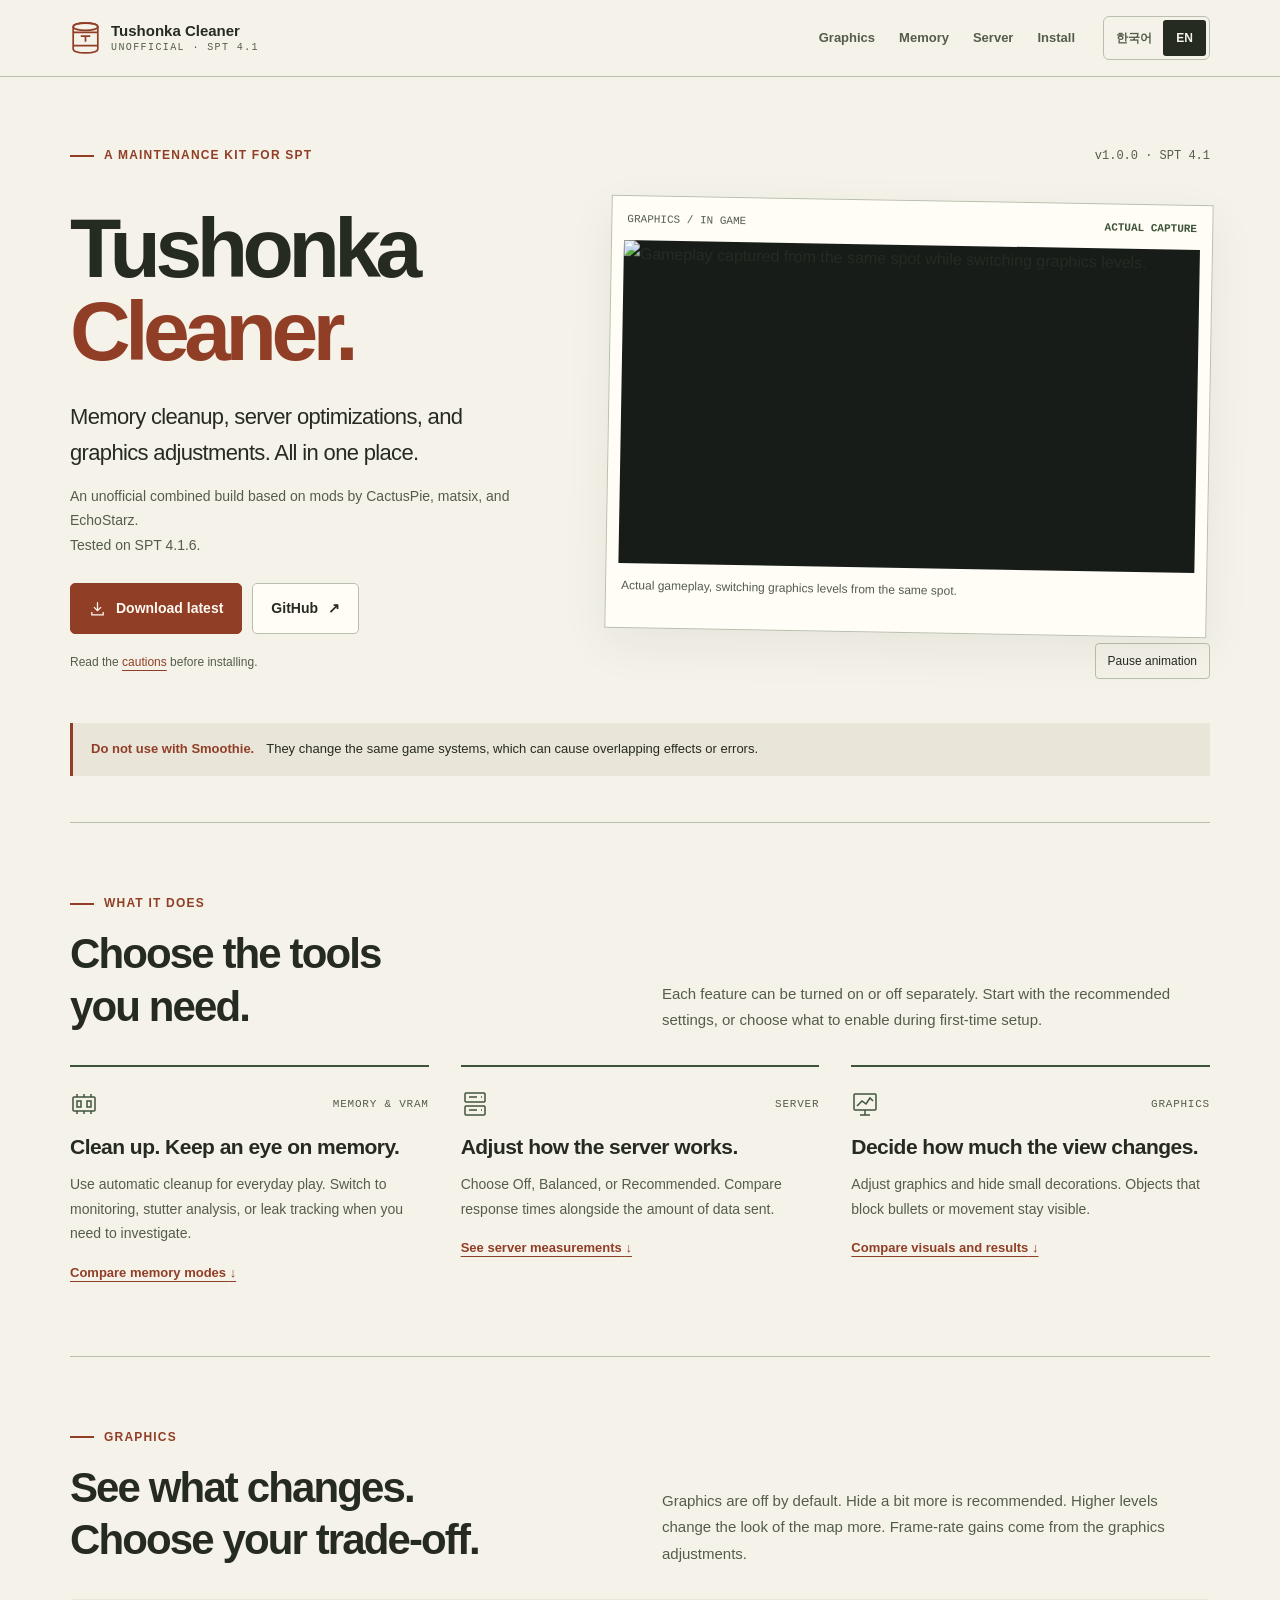
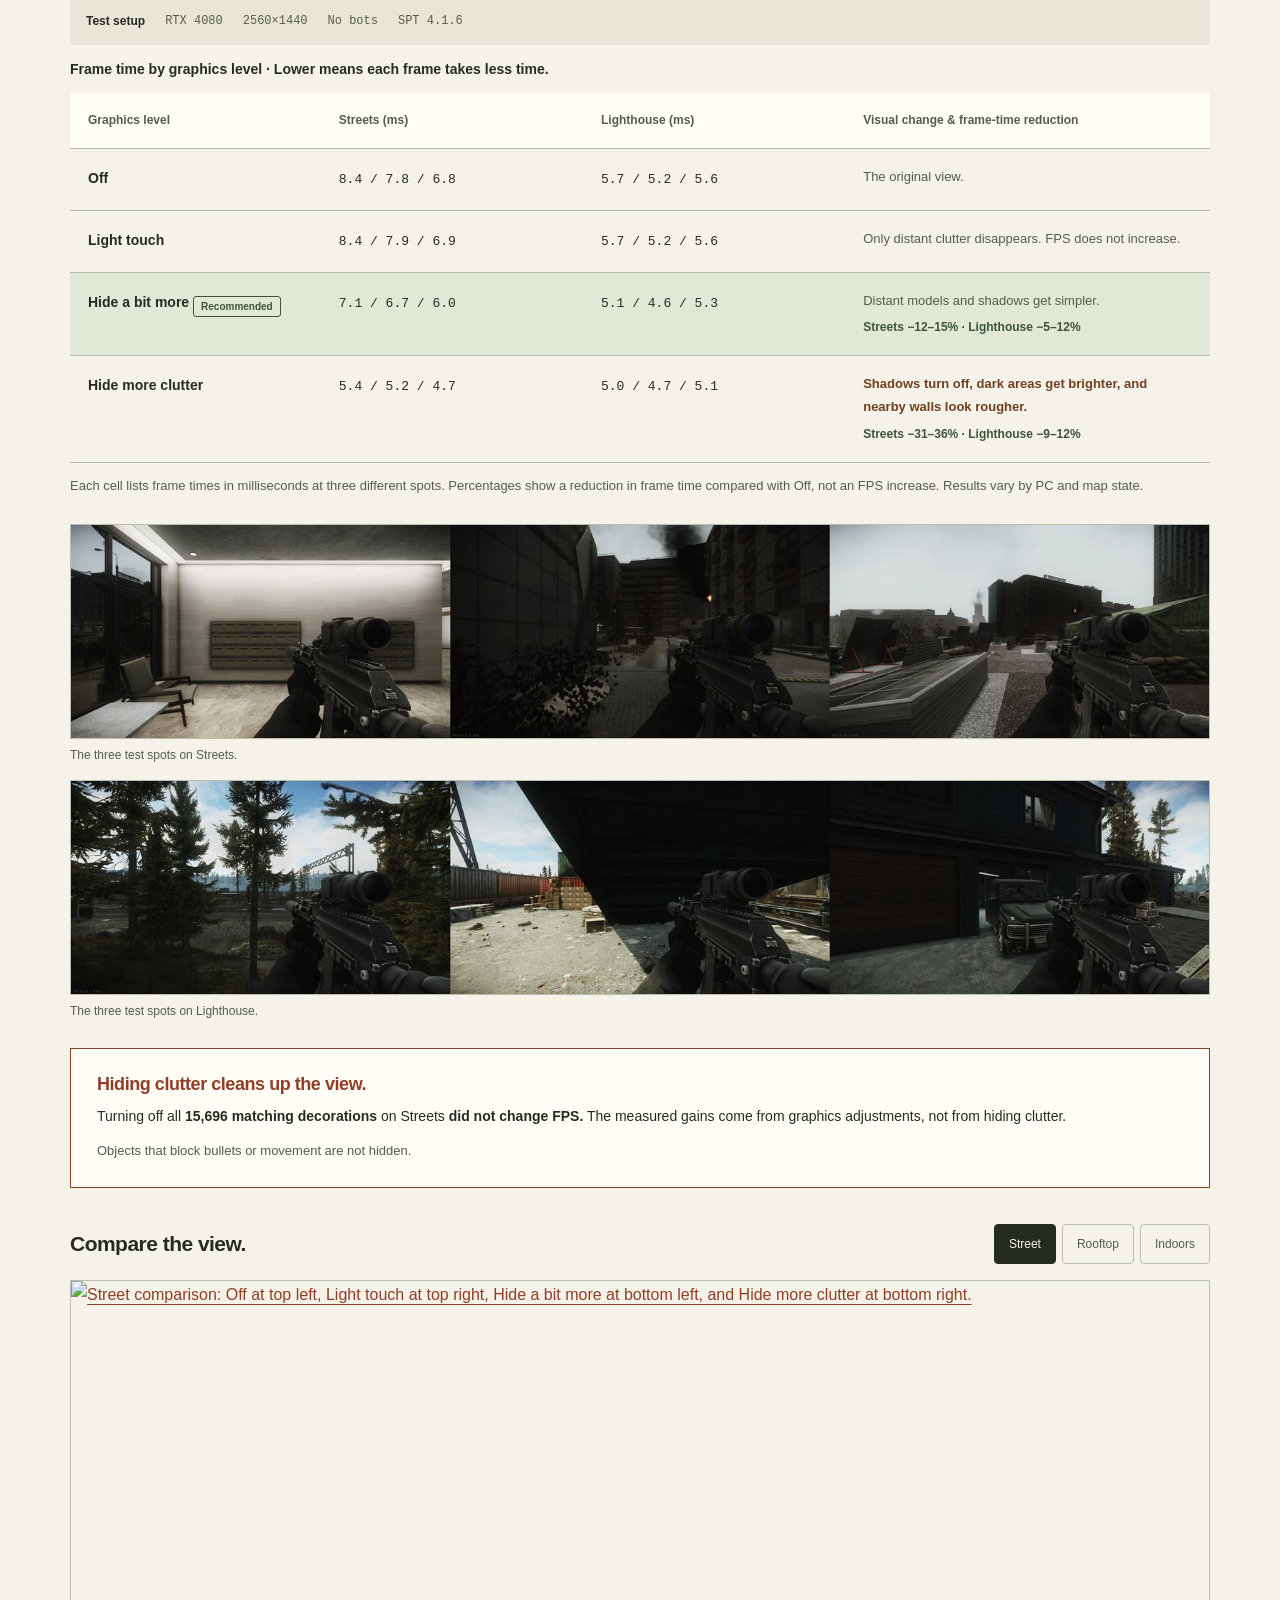
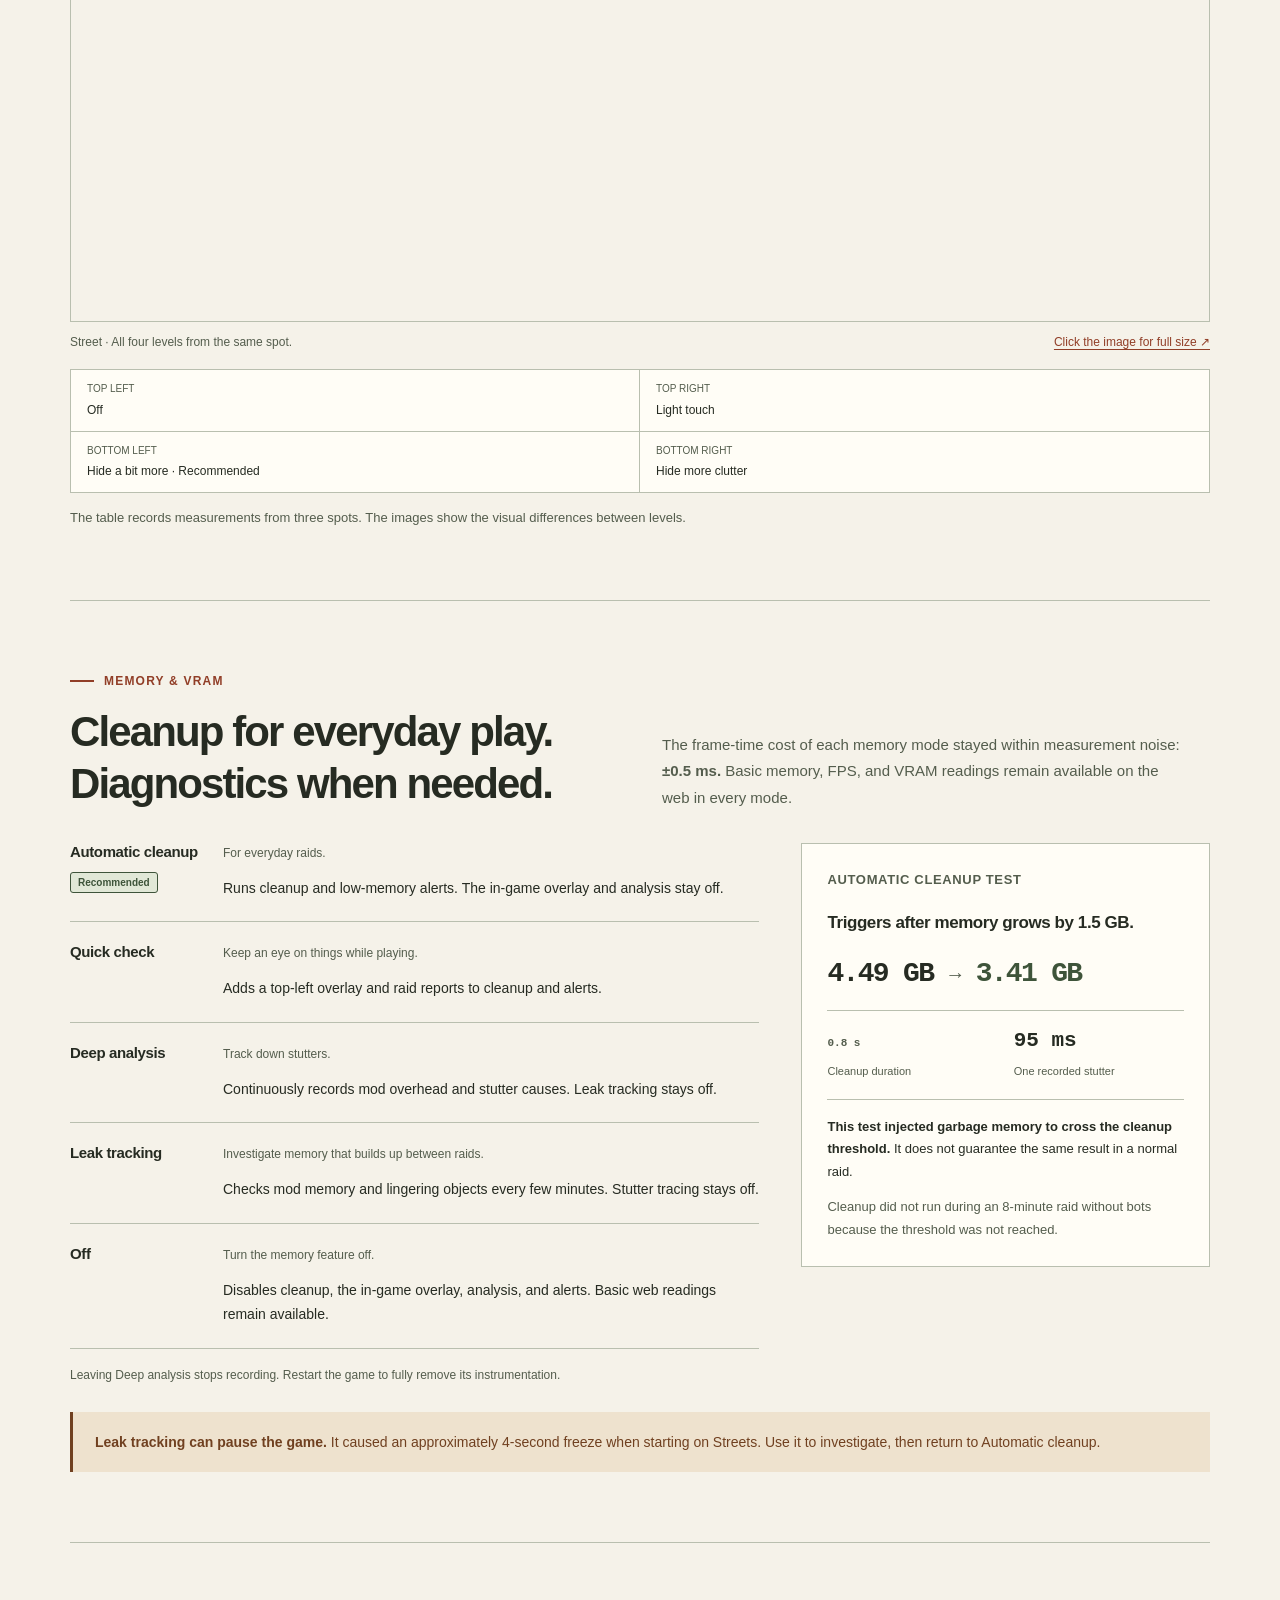
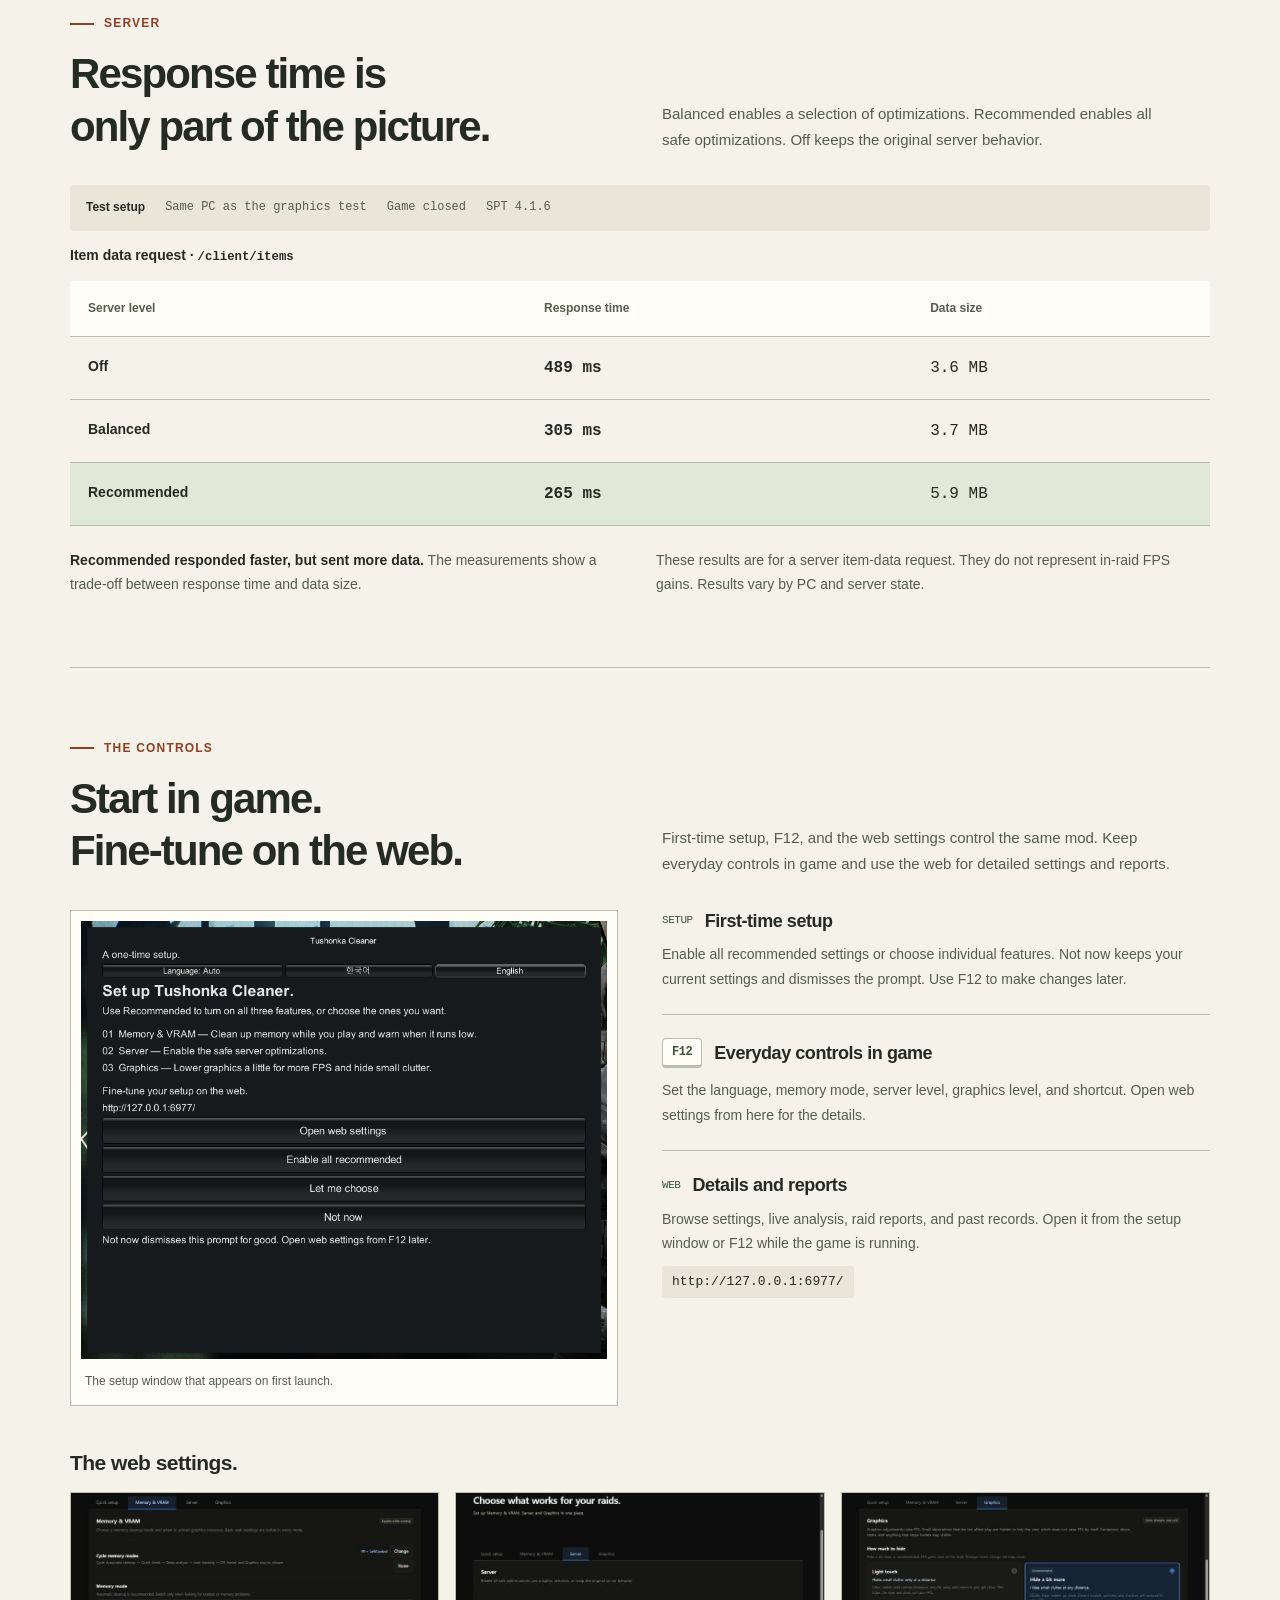
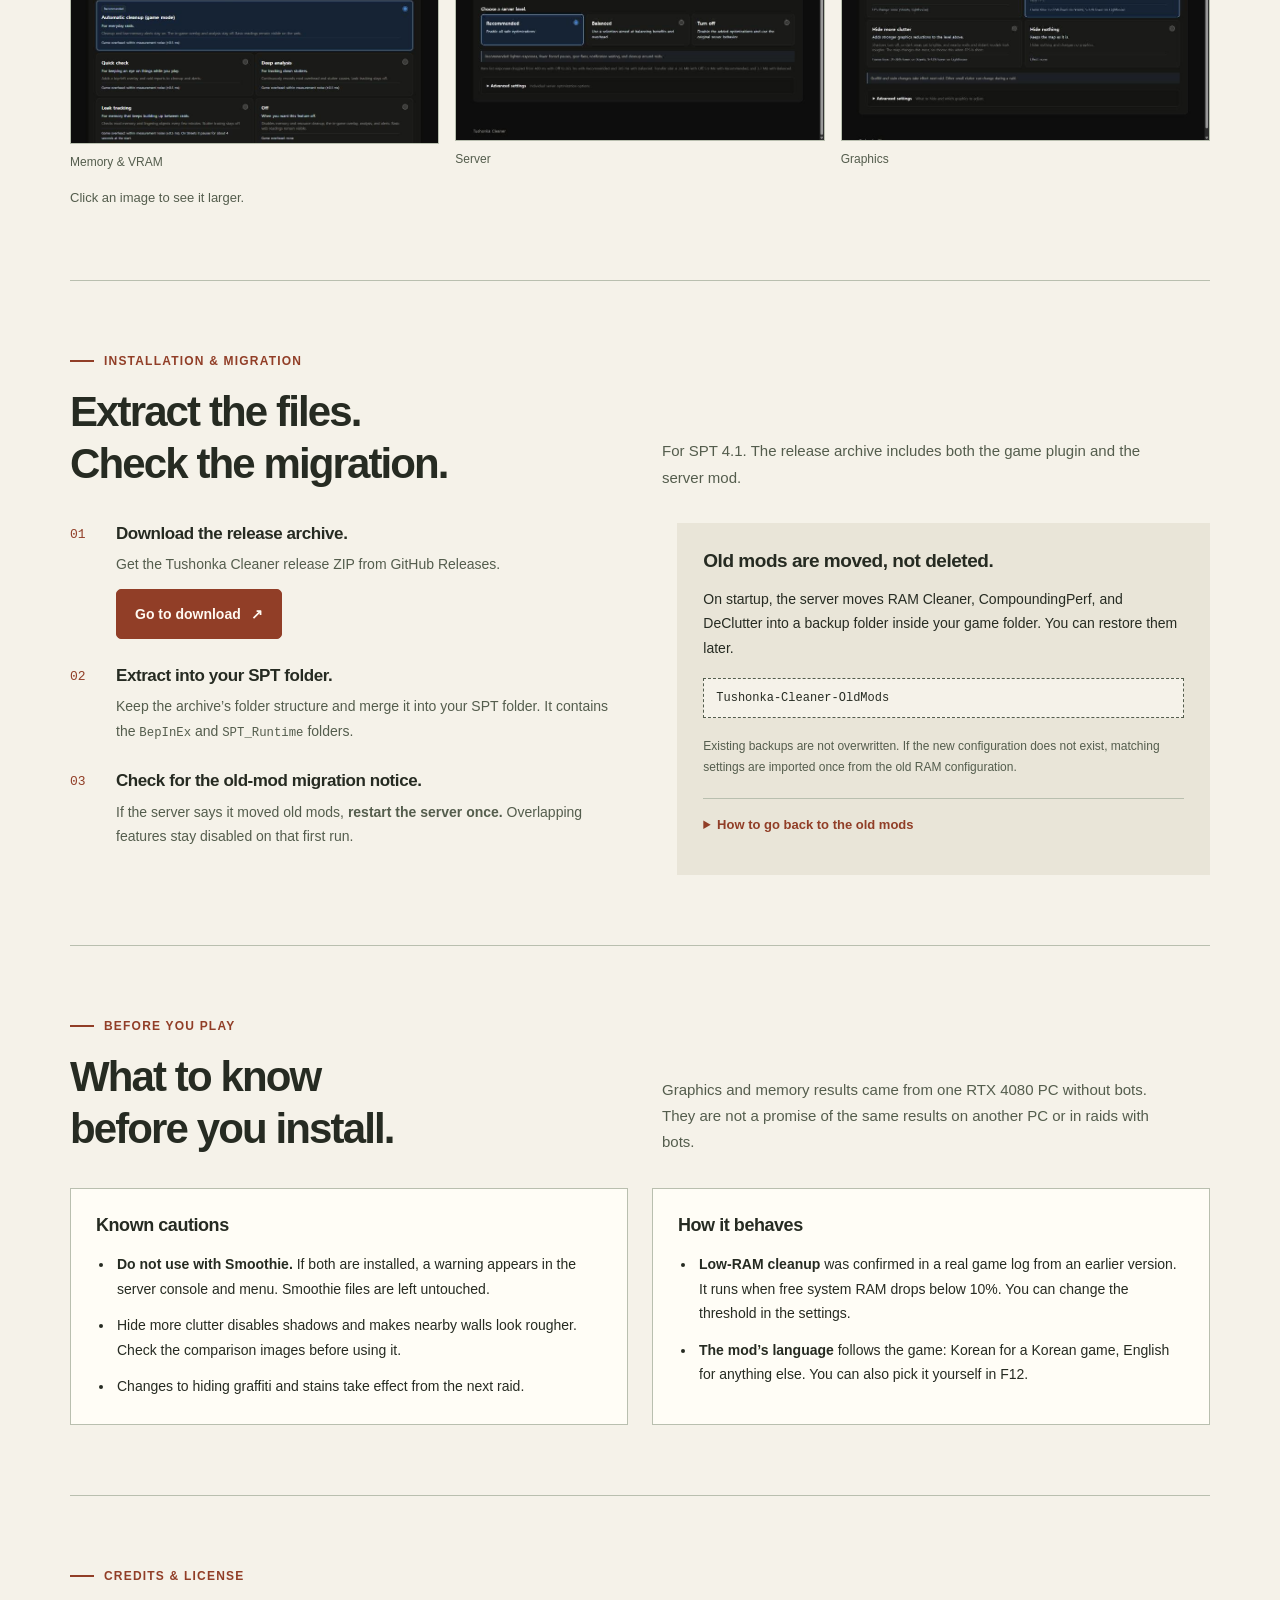
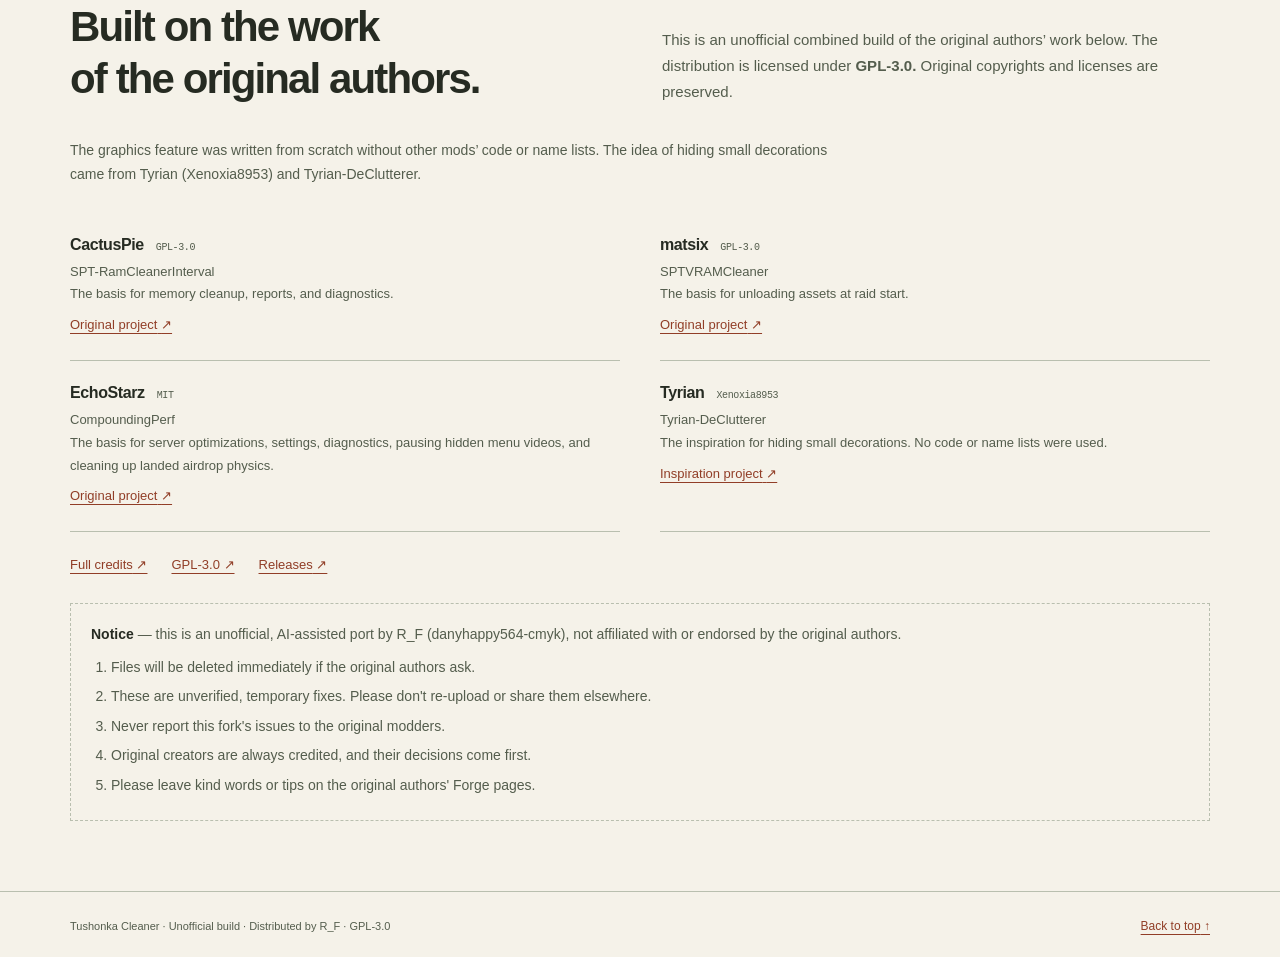
==== site/index.html @ 14f83a2b "홍보 페이지 추가, 출처 표기 정리" ====
<!doctype html>
<html lang="ko" data-lang="ko">
<head>
  <meta charset="utf-8">
  <meta name="viewport" content="width=device-width, initial-scale=1">
  <meta name="color-scheme" content="light dark">
  <title>Tushonka Cleaner — SPT 메모리·서버·그래픽 관리</title>
  <meta name="description" content="SPT 4.1의 메모리 정리·진단, 서버 최적화, 그래픽 조정을 한곳에서 합니다. 측정 결과와 화면 차이, 설치 방법과 주의사항을 확인합니다.">
  <link rel="canonical" href="https://danyhappy564-cmyk.github.io/Tushonka-Cleaner/">
  <meta property="og:type" content="website">
  <meta property="og:site_name" content="Tushonka Cleaner">
  <meta property="og:title" content="Tushonka Cleaner — SPT 메모리·서버·그래픽 관리">
  <meta property="og:description" content="SPT 4.1의 메모리 정리·진단, 서버 최적화, 그래픽 조정을 한곳에서 합니다. 측정 결과와 화면 차이, 설치 방법과 주의사항을 확인합니다.">
  <meta property="og:url" content="https://danyhappy564-cmyk.github.io/Tushonka-Cleaner/">
  <meta property="og:locale" content="ko_KR">
  <meta property="og:locale:alternate" content="en_US">
  <meta property="og:image" content="https://danyhappy564-cmyk.github.io/Tushonka-Cleaner/img/og.jpg">
  <meta property="og:image:width" content="1200">
  <meta property="og:image:height" content="630">
  <meta property="og:image:alt" content="Tushonka Cleaner — Memory, Server, Graphics. SPT 4.1.">
  <meta name="twitter:card" content="summary_large_image">
  <meta name="twitter:title" content="Tushonka Cleaner — SPT 메모리·서버·그래픽 관리">
  <meta name="twitter:description" content="SPT 4.1의 메모리 정리·진단, 서버 최적화, 그래픽 조정을 한곳에서 합니다. 측정 결과와 화면 차이, 설치 방법과 주의사항을 확인합니다.">
  <meta name="twitter:image" content="https://danyhappy564-cmyk.github.io/Tushonka-Cleaner/img/og.jpg">
  <meta name="twitter:image:alt" content="Tushonka Cleaner — Memory, Server, Graphics. SPT 4.1.">
  <script src="app.js"></script>
  <link rel="stylesheet" href="style.css">
</head>
<body>
<a class="skip-link" href="#main"><span class="ko">본문으로 이동합니다</span><span class="en" lang="en">Skip to content</span></a>

<header class="site-header">
  <div class="wrap header-inner">
    <a class="brand" href="#top" aria-label="Tushonka Cleaner">
      <svg class="brand-mark" viewBox="0 0 32 38" fill="none" stroke="currentColor" aria-hidden="true"><path d="M3 7c0-5 26-5 26 0v24c0 5-26 5-26 0V7Z" stroke-width="1.8"/><ellipse cx="16" cy="7" rx="13" ry="4" stroke-width="1.8"/><path d="M3 13h26M3 27h26M11 17h10M16 17v6" stroke-width="1.8"/></svg>
      <span>Tushonka Cleaner<small>UNOFFICIAL · SPT 4.1</small></span>
    </a>
    <nav class="main-nav" aria-label="주요 메뉴" data-label-ko="주요 메뉴" data-label-en="Main navigation">
      <a href="#graphics"><span class="ko">그래픽</span><span class="en" lang="en">Graphics</span></a>
      <a href="#memory"><span class="ko">메모리</span><span class="en" lang="en">Memory</span></a>
      <a href="#server"><span class="ko">서버</span><span class="en" lang="en">Server</span></a>
      <a href="#install"><span class="ko">설치</span><span class="en" lang="en">Install</span></a>
    </nav>
    <div class="language-switch" role="group" aria-label="페이지 언어" data-label-ko="페이지 언어" data-label-en="Page language">
      <button type="button" data-language="ko" lang="ko" aria-pressed="true" aria-label="한국어로 보기">한국어</button>
      <button type="button" data-language="en" lang="en" aria-pressed="false" aria-label="Read in English">EN</button>
    </div>
  </div>
</header>

<main id="main">
  <section class="hero wrap" id="top" aria-labelledby="hero-title">
    <div class="hero-topline">
      <p class="eyebrow"><span class="ko">SPT 관리 도구</span><span class="en" lang="en">A maintenance kit for SPT</span></p>
      <span class="version">v1.0.0 · SPT 4.1</span>
    </div>
    <div class="hero-grid">
      <div>
        <h1 id="hero-title">Tushonka <span>Cleaner.</span></h1>
        <p class="hero-lead"><span class="ko">메모리 정리·진단, 서버 최적화, 그래픽 조정을 한곳에서 합니다.</span><span class="en" lang="en">Memory cleanup, server optimizations, and graphics adjustments. All in one place.</span></p>
        <p class="hero-context"><span class="ko">CactusPie, matsix, EchoStarz의 모드를 바탕으로 한 비공식 통합본입니다.<br>SPT 4.1.6에서 시험했습니다.</span><span class="en" lang="en">An unofficial combined build based on mods by CactusPie, matsix, and EchoStarz.<br>Tested on SPT 4.1.6.</span></p>
        <div class="actions">
          <a class="button primary" href="https://github.com/danyhappy564-cmyk/Tushonka-Cleaner/releases/latest">
            <svg viewBox="0 0 24 24" fill="none" stroke="currentColor" stroke-width="1.8" aria-hidden="true"><path d="M12 3v12m-5-5 5 5 5-5M4 17v4h16v-4"/></svg>
            <span class="ko">최신 버전 받기</span><span class="en" lang="en">Download latest</span>
          </a>
          <a class="button" href="https://github.com/danyhappy564-cmyk/Tushonka-Cleaner">GitHub <span aria-hidden="true">↗</span></a>
        </div>
        <p class="hero-footnote"><span class="ko">설치 전 <a href="#cautions">주의사항</a>을 확인해 주십시오.</span><span class="en" lang="en">Read the <a href="#cautions">cautions</a> before installing.</span></p>
      </div>
      <div class="hero-media">
        <figure class="media-sheet">
          <div class="sheet-heading"><span>GRAPHICS / IN GAME</span><span class="signal"><span class="ko">실제 화면</span><span class="en" lang="en">ACTUAL CAPTURE</span></span></div>
          <img id="graphics-animation" src="img/graphics-poster.jpg" data-poster="img/graphics-poster.jpg" data-animation="img/graphics-levels.gif" width="720" height="405" fetchpriority="high" alt="같은 위치에서 그래픽 단계를 바꾸며 비교한 게임 화면입니다." data-alt-ko="같은 위치에서 그래픽 단계를 바꾸며 비교한 게임 화면입니다." data-alt-en="Gameplay captured from the same spot while switching graphics levels.">
          <figcaption id="motion-note"><span class="ko">같은 자리에서 그래픽 단계를 바꾼 실제 화면입니다.</span><span class="en" lang="en">Actual gameplay, switching graphics levels from the same spot.</span></figcaption>
        </figure>
        <div class="media-controls"><button class="text-button" id="motion-toggle" type="button" aria-controls="graphics-animation" aria-pressed="false" hidden>GIF 재생</button></div>
      </div>
    </div>
    <aside class="compat-strip">
      <strong><span class="ko">Smoothie와 함께 쓰지 마십시오.</span><span class="en" lang="en">Do not use with Smoothie.</span></strong>
      <span class="ko">같은 게임 기능을 건드려 효과가 겹치거나 오류가 날 수 있습니다.</span><span class="en" lang="en">They change the same game systems, which can cause overlapping effects or errors.</span>
    </aside>
  </section>

  <section class="section wrap" id="features" aria-labelledby="features-title">
    <div class="section-heading">
      <div><p class="eyebrow"><span class="ko">하는 일</span><span class="en" lang="en">What it does</span></p><h2 id="features-title"><span class="ko">필요한 기능을<br>골라 사용합니다.</span><span class="en" lang="en">Choose the tools<br>you need.</span></h2></div>
      <p class="section-intro"><span class="ko">세 기능은 따로 켜고 끌 수 있습니다. 첫 실행에서는 권장 설정을 함께 켜거나, 사용할 기능만 직접 고릅니다.</span><span class="en" lang="en">Each feature can be turned on or off separately. Start with the recommended settings, or choose what to enable during first-time setup.</span></p>
    </div>
    <div class="feature-grid">
      <article class="feature">
        <div class="feature-top"><svg class="feature-icon" viewBox="0 0 28 28" fill="none" stroke="currentColor" stroke-width="1.5" aria-hidden="true"><rect x="3" y="7" width="22" height="14" rx="1"/><path d="M7 11h4v6H7zm10 0h4v6h-4zM7 4v3m7-3v3m7-3v3M7 21v3m7-3v3m7-3v3"/></svg><span class="feature-tag">MEMORY &amp; VRAM</span></div>
        <h3><span class="ko">메모리를 정리하고 살펴봅니다.</span><span class="en" lang="en">Clean up. Keep an eye on memory.</span></h3>
        <p><span class="ko">평소에는 자동 정리를 사용하고, 문제가 있을 때는 상태 확인·끊김 분석·누수 추적으로 바꿉니다.</span><span class="en" lang="en">Use automatic cleanup for everyday play. Switch to monitoring, stutter analysis, or leak tracking when you need to investigate.</span></p>
        <a href="#memory"><span class="ko">메모리 모드 비교</span><span class="en" lang="en">Compare memory modes</span> <span aria-hidden="true">↓</span></a>
      </article>
      <article class="feature">
        <div class="feature-top"><svg class="feature-icon" viewBox="0 0 28 28" fill="none" stroke="currentColor" stroke-width="1.5" aria-hidden="true"><rect x="4" y="3" width="20" height="9" rx="1"/><rect x="4" y="16" width="20" height="9" rx="1"/><path d="M8 7h8m-8 13h8m4-13h1m-1 13h1"/></svg><span class="feature-tag">SERVER</span></div>
        <h3><span class="ko">서버의 응답 처리를 조정합니다.</span><span class="en" lang="en">Adjust how the server works.</span></h3>
        <p><span class="ko">원래 동작, 균형, 권장 중에서 고릅니다. 응답 시간과 전송 크기를 함께 비교할 수 있습니다.</span><span class="en" lang="en">Choose Off, Balanced, or Recommended. Compare response times alongside the amount of data sent.</span></p>
        <a href="#server"><span class="ko">서버 측정값 보기</span><span class="en" lang="en">See server measurements</span> <span aria-hidden="true">↓</span></a>
      </article>
      <article class="feature">
        <div class="feature-top"><svg class="feature-icon" viewBox="0 0 28 28" fill="none" stroke="currentColor" stroke-width="1.5" aria-hidden="true"><rect x="3" y="4" width="22" height="16" rx="1"/><path d="M9 25h10m-5-5v5M6 16l5-5 4 3 4-6 3 3"/></svg><span class="feature-tag">GRAPHICS</span></div>
        <h3><span class="ko">화면이 달라지는 정도를 고릅니다.</span><span class="en" lang="en">Decide how much the view changes.</span></h3>
        <p><span class="ko">그래픽을 조정하고 작은 장식을 가립니다. 총알이나 이동을 막는 물체는 가리지 않습니다.</span><span class="en" lang="en">Adjust graphics and hide small decorations. Objects that block bullets or movement stay visible.</span></p>
        <a href="#graphics"><span class="ko">화면과 측정값 비교</span><span class="en" lang="en">Compare visuals and results</span> <span aria-hidden="true">↓</span></a>
      </article>
    </div>
  </section>

  <section class="section wrap" id="graphics" aria-labelledby="graphics-title">
    <div class="section-heading">
      <div><p class="eyebrow">GRAPHICS</p><h2 id="graphics-title"><span class="ko">어디까지 바꿀지,<br>직접 비교합니다.</span><span class="en" lang="en">See what changes.<br>Choose your trade-off.</span></h2></div>
      <p class="section-intro"><span class="ko">기본값은 끔, 권장은 조금 더 가림입니다. 단계를 높이면 화면도 더 달라집니다. 프레임 향상은 그래픽 조정에서 나옵니다.</span><span class="en" lang="en">Graphics are off by default. Hide a bit more is recommended. Higher levels change the look of the map more. Frame-rate gains come from the graphics adjustments.</span></p>
    </div>
    <div class="conditions"><strong><span class="ko">측정 조건</span><span class="en" lang="en">Test setup</span></strong><span>RTX 4080</span><span>2560×1440</span><span><span class="ko">봇 없음</span><span class="en" lang="en">No bots</span></span><span>SPT 4.1.6</span></div>
    <table class="graphics-table" aria-describedby="graphics-note">
      <caption><span class="ko">그래픽 단계별 프레임 시간 · 낮을수록 한 화면을 더 빨리 그립니다.</span><span class="en" lang="en">Frame time by graphics level · Lower means each frame takes less time.</span></caption>
      <thead><tr><th scope="col"><span class="ko">그래픽 단계</span><span class="en" lang="en">Graphics level</span></th><th scope="col"><span class="ko">스트리트 (ms)</span><span class="en" lang="en">Streets (ms)</span></th><th scope="col"><span class="ko">등대 (ms)</span><span class="en" lang="en">Lighthouse (ms)</span></th><th scope="col"><span class="ko">화면 변화와 감소율</span><span class="en" lang="en">Visual change &amp; frame-time reduction</span></th></tr></thead>
      <tbody>
        <tr><th scope="row"><span class="ko">끔</span><span class="en" lang="en">Off</span></th><td data-column="스트리트 (ms)" data-column-ko="스트리트 (ms)" data-column-en="Streets (ms)"><span class="values">8.4 / 7.8 / 6.8</span></td><td data-column="등대 (ms)" data-column-ko="등대 (ms)" data-column-en="Lighthouse (ms)"><span class="values">5.7 / 5.2 / 5.6</span></td><td><span class="ko">원래 화면을 유지합니다.</span><span class="en" lang="en">The original view.</span></td></tr>
        <tr><th scope="row"><span class="ko">간단하게만 가림</span><span class="en" lang="en">Light touch</span></th><td data-column="스트리트 (ms)" data-column-ko="스트리트 (ms)" data-column-en="Streets (ms)"><span class="values">8.4 / 7.9 / 6.9</span></td><td data-column="등대 (ms)" data-column-ko="등대 (ms)" data-column-en="Lighthouse (ms)"><span class="values">5.7 / 5.2 / 5.6</span></td><td><span class="ko">먼 장식만 사라집니다. 프레임은 늘지 않습니다.</span><span class="en" lang="en">Only distant clutter disappears. FPS does not increase.</span></td></tr>
        <tr class="recommended-row"><th scope="row"><span class="ko">조금 더 가림</span><span class="en" lang="en">Hide a bit more</span> <span class="badge"><span class="ko">권장</span><span class="en" lang="en">Recommended</span></span></th><td data-column="스트리트 (ms)" data-column-ko="스트리트 (ms)" data-column-en="Streets (ms)"><span class="values">7.1 / 6.7 / 6.0</span></td><td data-column="등대 (ms)" data-column-ko="등대 (ms)" data-column-en="Lighthouse (ms)"><span class="values">5.1 / 4.6 / 5.3</span></td><td><span class="ko">먼 모델과 그림자가 단순해집니다.</span><span class="en" lang="en">Distant models and shadows get simpler.</span><span class="reduction"><span class="ko">스트리트 12~15% · 등대 5~12% 감소</span><span class="en" lang="en">Streets −12–15% · Lighthouse −5–12%</span></span></td></tr>
        <tr><th scope="row"><span class="ko">많이 가림</span><span class="en" lang="en">Hide more clutter</span></th><td data-column="스트리트 (ms)" data-column-ko="스트리트 (ms)" data-column-en="Streets (ms)"><span class="values">5.4 / 5.2 / 4.7</span></td><td data-column="등대 (ms)" data-column-ko="등대 (ms)" data-column-en="Lighthouse (ms)"><span class="values">5.0 / 4.7 / 5.1</span></td><td><strong class="tradeoff"><span class="ko">그림자가 꺼져 어두운 곳이 밝아지고, 가까운 벽이 거칠어집니다.</span><span class="en" lang="en">Shadows turn off, dark areas get brighter, and nearby walls look rougher.</span></strong><span class="reduction"><span class="ko">스트리트 31~36% · 등대 9~12% 감소</span><span class="en" lang="en">Streets −31–36% · Lighthouse −9–12%</span></span></td></tr>
      </tbody>
    </table>
    <p class="table-note" id="graphics-note"><span class="ko">각 칸은 서로 다른 세 지점의 프레임 시간(ms)입니다. 감소율은 끔 대비 프레임 시간의 감소이며, FPS 증가율이 아닙니다. PC와 맵 상태에 따라 결과가 달라집니다.</span><span class="en" lang="en">Each cell lists frame times in milliseconds at three different spots. Percentages show a reduction in frame time compared with Off, not an FPS increase. Results vary by PC and map state.</span></p>
    <div class="spots">
      <figure><a href="img/spots-streets.jpg" aria-label="스트리트 측정 지점 사진 보기" data-label-ko="스트리트 측정 지점 사진 보기" data-label-en="Open the Streets test spots"><img src="img/spots-streets.jpg" width="1600" height="300" loading="lazy" decoding="async" alt="스트리트에서 프레임 시간을 잰 세 지점의 게임 화면입니다." data-alt-ko="스트리트에서 프레임 시간을 잰 세 지점의 게임 화면입니다." data-alt-en="In-game views of the three Streets spots used for the frame-time test."></a><figcaption><span class="ko">스트리트에서 잰 세 지점입니다.</span><span class="en" lang="en">The three test spots on Streets.</span></figcaption></figure>
      <figure><a href="img/spots-lighthouse.jpg" aria-label="등대 측정 지점 사진 보기" data-label-ko="등대 측정 지점 사진 보기" data-label-en="Open the Lighthouse test spots"><img src="img/spots-lighthouse.jpg" width="1600" height="300" loading="lazy" decoding="async" alt="등대에서 프레임 시간을 잰 세 지점의 게임 화면입니다." data-alt-ko="등대에서 프레임 시간을 잰 세 지점의 게임 화면입니다." data-alt-en="In-game views of the three Lighthouse spots used for the frame-time test."></a><figcaption><span class="ko">등대에서 잰 세 지점입니다.</span><span class="en" lang="en">The three test spots on Lighthouse.</span></figcaption></figure>
    </div>
    <aside class="evidence">
      <h3><span class="ko">장식 가리기는 화면 정리 기능입니다.</span><span class="en" lang="en">Hiding clutter cleans up the view.</span></h3>
      <p><span class="ko">스트리트에서 규칙에 맞는 장식 <strong>15,696개</strong>를 모두 꺼도 <strong>프레임은 변하지 않았습니다.</strong> 프레임 향상은 장식 가리기가 아니라 그래픽 조정에서 나옵니다.</span><span class="en" lang="en">Turning off all <strong>15,696 matching decorations</strong> on Streets <strong>did not change FPS.</strong> The measured gains come from graphics adjustments, not from hiding clutter.</span></p>
      <p class="detail"><span class="ko">총알이나 이동을 막는 물체는 가리지 않습니다.</span><span class="en" lang="en">Objects that block bullets or movement are not hidden.</span></p>
    </aside>
    <div class="gallery-header">
      <h3><span class="ko">화면을 비교합니다.</span><span class="en" lang="en">Compare the view.</span></h3>
      <div id="scene-controls" class="scene-controls" role="group" aria-label="비교 장면" data-label-ko="비교 장면" data-label-en="Comparison scene" hidden>
        <button type="button" data-scene="street" aria-controls="scene-street" aria-pressed="true"><span class="ko">거리</span><span class="en" lang="en">Street</span></button>
        <button type="button" data-scene="roof" aria-controls="scene-roof" aria-pressed="false"><span class="ko">옥상</span><span class="en" lang="en">Rooftop</span></button>
        <button type="button" data-scene="indoor" aria-controls="scene-indoor" aria-pressed="false"><span class="ko">실내</span><span class="en" lang="en">Indoors</span></button>
      </div>
    </div>
    <figure class="comparison" id="scene-street" data-scene-panel="street">
      <a href="img/graphics-street.jpg" aria-label="거리 비교 사진 원본 보기" data-label-ko="거리 비교 사진 원본 보기" data-label-en="Open the full-size street comparison"><img src="img/graphics-street.jpg" width="1600" height="900" loading="lazy" decoding="async" alt="거리의 네 단계 비교입니다. 왼쪽 위는 끔, 오른쪽 위는 간단하게만 가림, 왼쪽 아래는 조금 더 가림, 오른쪽 아래는 많이 가림입니다." data-alt-ko="거리의 네 단계 비교입니다. 왼쪽 위는 끔, 오른쪽 위는 간단하게만 가림, 왼쪽 아래는 조금 더 가림, 오른쪽 아래는 많이 가림입니다." data-alt-en="Street comparison: Off at top left, Light touch at top right, Hide a bit more at bottom left, and Hide more clutter at bottom right."></a>
      <figcaption><span><span class="ko">거리 · 같은 자리의 네 단계입니다.</span><span class="en" lang="en">Street · All four levels from the same spot.</span></span><span class="enlarge"><span class="ko">사진을 누르면 원본을 봅니다 ↗</span><span class="en" lang="en">Click the image for full size ↗</span></span></figcaption>
    </figure>
    <figure class="comparison" id="scene-roof" data-scene-panel="roof">
      <a href="img/graphics-roof.jpg" aria-label="옥상 비교 사진 원본 보기" data-label-ko="옥상 비교 사진 원본 보기" data-label-en="Open the full-size rooftop comparison"><img src="img/graphics-roof.jpg" width="1600" height="900" loading="lazy" decoding="async" alt="옥상의 네 단계 비교입니다. 왼쪽 위는 끔, 오른쪽 위는 간단하게만 가림, 왼쪽 아래는 조금 더 가림, 오른쪽 아래는 많이 가림입니다." data-alt-ko="옥상의 네 단계 비교입니다. 왼쪽 위는 끔, 오른쪽 위는 간단하게만 가림, 왼쪽 아래는 조금 더 가림, 오른쪽 아래는 많이 가림입니다." data-alt-en="Rooftop comparison: Off at top left, Light touch at top right, Hide a bit more at bottom left, and Hide more clutter at bottom right."></a>
      <figcaption><span><span class="ko">옥상 · 같은 자리의 네 단계입니다.</span><span class="en" lang="en">Rooftop · All four levels from the same spot.</span></span><span class="enlarge"><span class="ko">사진을 누르면 원본을 봅니다 ↗</span><span class="en" lang="en">Click the image for full size ↗</span></span></figcaption>
    </figure>
    <figure class="comparison" id="scene-indoor" data-scene-panel="indoor">
      <a href="img/graphics-indoor.jpg" aria-label="실내 비교 사진 원본 보기" data-label-ko="실내 비교 사진 원본 보기" data-label-en="Open the full-size indoor comparison"><img src="img/graphics-indoor.jpg" width="1600" height="900" loading="lazy" decoding="async" alt="실내의 네 단계 비교입니다. 왼쪽 위는 끔, 오른쪽 위는 간단하게만 가림, 왼쪽 아래는 조금 더 가림, 오른쪽 아래는 많이 가림입니다." data-alt-ko="실내의 네 단계 비교입니다. 왼쪽 위는 끔, 오른쪽 위는 간단하게만 가림, 왼쪽 아래는 조금 더 가림, 오른쪽 아래는 많이 가림입니다." data-alt-en="Indoor comparison: Off at top left, Light touch at top right, Hide a bit more at bottom left, and Hide more clutter at bottom right."></a>
      <figcaption><span><span class="ko">실내 · 같은 자리의 네 단계입니다.</span><span class="en" lang="en">Indoors · All four levels from the same spot.</span></span><span class="enlarge"><span class="ko">사진을 누르면 원본을 봅니다 ↗</span><span class="en" lang="en">Click the image for full size ↗</span></span></figcaption>
    </figure>
    <div class="quad-key" aria-label="사진 안 단계 위치" data-label-ko="사진 안 단계 위치" data-label-en="Layout of the comparison images">
      <div><small><span class="ko">왼쪽 위</span><span class="en" lang="en">TOP LEFT</span></small><span class="ko">끔</span><span class="en" lang="en">Off</span></div>
      <div><small><span class="ko">오른쪽 위</span><span class="en" lang="en">TOP RIGHT</span></small><span class="ko">간단하게만 가림</span><span class="en" lang="en">Light touch</span></div>
      <div><small><span class="ko">왼쪽 아래</span><span class="en" lang="en">BOTTOM LEFT</span></small><span class="ko">조금 더 가림 · 권장</span><span class="en" lang="en">Hide a bit more · Recommended</span></div>
      <div><small><span class="ko">오른쪽 아래</span><span class="en" lang="en">BOTTOM RIGHT</span></small><span class="ko">많이 가림</span><span class="en" lang="en">Hide more clutter</span></div>
    </div>
    <p class="gallery-note"><span class="ko">표는 세 지점의 측정 기록이며, 사진은 단계별 화면 차이를 보여 줍니다.</span><span class="en" lang="en">The table records measurements from three spots. The images show the visual differences between levels.</span></p>
  </section>

  <section class="section wrap" id="memory" aria-labelledby="memory-title">
    <div class="section-heading">
      <div><p class="eyebrow">MEMORY &amp; VRAM</p><h2 id="memory-title"><span class="ko">평소에는 정리하고,<br>필요할 때 분석합니다.</span><span class="en" lang="en">Cleanup for everyday play.<br>Diagnostics when needed.</span></h2></div>
      <p class="section-intro"><span class="ko">메모리 모드별 프레임 부담은 측정 오차 <strong>±0.5ms</strong> 안이었습니다. 웹의 기본 메모리·프레임·VRAM 수치는 어떤 모드에서도 표시합니다.</span><span class="en" lang="en">The frame-time cost of each memory mode stayed within measurement noise: <strong>±0.5 ms.</strong> Basic memory, FPS, and VRAM readings remain available on the web in every mode.</span></p>
    </div>
    <div class="memory-layout">
      <div>
        <div class="mode-row"><div class="mode-name"><h3><span class="ko">자동 정리</span><span class="en" lang="en">Automatic cleanup</span></h3><span class="badge"><span class="ko">권장</span><span class="en" lang="en">Recommended</span></span></div><div><p class="mode-use"><span class="ko">평소 게임할 때 사용합니다.</span><span class="en" lang="en">For everyday raids.</span></p><p><span class="ko">자동 정리와 메모리 부족 알림을 켭니다. 게임 안 상태 표시와 분석은 끕니다.</span><span class="en" lang="en">Runs cleanup and low-memory alerts. The in-game overlay and analysis stay off.</span></p></div></div>
        <div class="mode-row"><div class="mode-name"><h3><span class="ko">간단 확인</span><span class="en" lang="en">Quick check</span></h3></div><div><p class="mode-use"><span class="ko">플레이하며 상태를 살펴봅니다.</span><span class="en" lang="en">Keep an eye on things while playing.</span></p><p><span class="ko">정리·알림에 왼쪽 위 상태 표시와 레이드 기록을 더합니다.</span><span class="en" lang="en">Adds a top-left overlay and raid reports to cleanup and alerts.</span></p></div></div>
        <div class="mode-row"><div class="mode-name"><h3><span class="ko">집중 분석</span><span class="en" lang="en">Deep analysis</span></h3></div><div><p class="mode-use"><span class="ko">끊김의 원인을 찾습니다.</span><span class="en" lang="en">Track down stutters.</span></p><p><span class="ko">모드별 부담과 끊김 원인을 계속 기록합니다. 누수 추적은 끕니다.</span><span class="en" lang="en">Continuously records mod overhead and stutter causes. Leak tracking stays off.</span></p></div></div>
        <div class="mode-row"><div class="mode-name"><h3><span class="ko">누수 추적</span><span class="en" lang="en">Leak tracking</span></h3></div><div><p class="mode-use"><span class="ko">레이드 사이에 쌓이는 메모리를 살펴봅니다.</span><span class="en" lang="en">Investigate memory that builds up between raids.</span></p><p><span class="ko">몇 분마다 모드별 메모리와 남은 물체를 확인합니다. 끊김 원인 추적은 끕니다.</span><span class="en" lang="en">Checks mod memory and lingering objects every few minutes. Stutter tracing stays off.</span></p></div></div>
        <div class="mode-row"><div class="mode-name"><h3><span class="ko">꺼짐</span><span class="en" lang="en">Off</span></h3></div><div><p class="mode-use"><span class="ko">메모리 기능을 사용하지 않습니다.</span><span class="en" lang="en">Turn the memory feature off.</span></p><p><span class="ko">메모리·자원 정리, 게임 안 상태 표시, 분석, 알림을 끕니다. 웹의 기본 수치는 계속 표시합니다.</span><span class="en" lang="en">Disables cleanup, the in-game overlay, analysis, and alerts. Basic web readings remain available.</span></p></div></div>
        <p class="mode-note"><span class="ko">집중 분석을 끝내면 측정을 멈춥니다. 분석 준비 작업까지 완전히 없애려면 게임을 다시 켭니다.</span><span class="en" lang="en">Leaving Deep analysis stops recording. Restart the game to fully remove its instrumentation.</span></p>
      </div>
      <aside class="cleanup-report">
        <p class="report-kicker"><span class="ko">자동 정리 시험 기록</span><span class="en" lang="en">AUTOMATIC CLEANUP TEST</span></p>
        <h3><span class="ko">메모리가 1.5GB 늘면 동작합니다.</span><span class="en" lang="en">Triggers after memory grows by 1.5 GB.</span></h3>
        <div class="memory-values"><span>4.49 GB</span><span class="arrow" aria-hidden="true">→</span><span>3.41 GB</span></div>
        <div class="report-cost"><div><strong><span class="ko">0.8초</span><span class="en" lang="en">0.8 s</span></strong><span><span class="ko">정리에 걸린 시간</span><span class="en" lang="en">Cleanup duration</span></span></div><div><strong>95 ms</strong><span><span class="ko">한 번 발생한 끊김</span><span class="en" lang="en">One recorded stutter</span></span></div></div>
        <p class="test-limit"><span class="ko"><strong>쓰레기 메모리를 주입해 정리 기준을 넘긴 시험입니다.</strong> 일반 레이드에서 같은 효과를 보장하는 값이 아닙니다.</span><span class="en" lang="en"><strong>This test injected garbage memory to cross the cleanup threshold.</strong> It does not guarantee the same result in a normal raid.</span></p>
        <p><span class="ko">봇 없는 8분 레이드에서는 기준에 닿지 않아 정리가 돌지 않았습니다.</span><span class="en" lang="en">Cleanup did not run during an 8-minute raid without bots because the threshold was not reached.</span></p>
      </aside>
    </div>
    <aside class="inline-note"><span class="ko"><strong>누수 추적은 멈춤이 있습니다.</strong> 스트리트에서 시작할 때 약 4초 멈췄습니다. 문제를 확인한 뒤 자동 정리로 돌아가는 용도로 사용합니다.</span><span class="en" lang="en"><strong>Leak tracking can pause the game.</strong> It caused an approximately 4-second freeze when starting on Streets. Use it to investigate, then return to Automatic cleanup.</span></aside>
  </section>

  <section class="section wrap" id="server" aria-labelledby="server-title">
    <div class="section-heading">
      <div><p class="eyebrow">SERVER</p><h2 id="server-title"><span class="ko">응답 시간과 크기를<br>함께 봅니다.</span><span class="en" lang="en">Response time is<br>only part of the picture.</span></h2></div>
      <p class="section-intro"><span class="ko">균형은 일부 최적화를 켜고, 권장은 모든 안전한 최적화를 켭니다. 끔은 원래 서버 동작을 사용합니다.</span><span class="en" lang="en">Balanced enables a selection of optimizations. Recommended enables all safe optimizations. Off keeps the original server behavior.</span></p>
    </div>
    <div class="conditions"><strong><span class="ko">측정 조건</span><span class="en" lang="en">Test setup</span></strong><span><span class="ko">그래픽 측정과 같은 PC</span><span class="en" lang="en">Same PC as the graphics test</span></span><span><span class="ko">게임 꺼진 상태</span><span class="en" lang="en">Game closed</span></span><span>SPT 4.1.6</span></div>
    <table class="server-table" aria-describedby="server-note">
      <caption><span class="ko">아이템 자료 요청</span><span class="en" lang="en">Item data request</span> · <code>/client/items</code></caption>
      <thead><tr><th scope="col"><span class="ko">서버 단계</span><span class="en" lang="en">Server level</span></th><th scope="col"><span class="ko">응답 시간</span><span class="en" lang="en">Response time</span></th><th scope="col"><span class="ko">전송 크기</span><span class="en" lang="en">Data size</span></th></tr></thead>
      <tbody>
        <tr><th scope="row"><span class="ko">끔</span><span class="en" lang="en">Off</span></th><td>489 ms</td><td>3.6 MB</td></tr>
        <tr><th scope="row"><span class="ko">균형</span><span class="en" lang="en">Balanced</span></th><td>305 ms</td><td>3.7 MB</td></tr>
        <tr class="recommended-row"><th scope="row"><span class="ko">권장</span><span class="en" lang="en">Recommended</span></th><td>265 ms</td><td>5.9 MB</td></tr>
      </tbody>
    </table>
    <div class="server-explanation" id="server-note"><p><span class="ko"><strong>권장에서는 응답이 빨라졌지만 전송 크기는 커졌습니다.</strong> 모든 항목이 함께 줄어드는 것은 아닙니다.</span><span class="en" lang="en"><strong>Recommended responded faster, but sent more data.</strong> The measurements show a trade-off between response time and data size.</span></p><p><span class="ko">이 표는 서버의 아이템 자료 요청 결과입니다. 레이드 중 FPS 향상을 뜻하지 않으며, PC와 서버 상태에 따라 달라집니다.</span><span class="en" lang="en">These results are for a server item-data request. They do not represent in-raid FPS gains. Results vary by PC and server state.</span></p></div>
  </section>

  <section class="section wrap" id="screens" aria-labelledby="screens-title">
    <div class="section-heading">
      <div><p class="eyebrow"><span class="ko">화면 안내</span><span class="en" lang="en">The controls</span></p><h2 id="screens-title"><span class="ko">시작은 간단하게,<br>세부 설정은 웹에서 합니다.</span><span class="en" lang="en">Start in game.<br>Fine-tune on the web.</span></h2></div>
      <p class="section-intro"><span class="ko">첫 실행 안내, F12, 웹 설정은 같은 모드를 다루는 서로 다른 창입니다. 자주 쓰는 설정은 게임 안에서, 자세한 설정과 기록은 웹에서 확인합니다.</span><span class="en" lang="en">First-time setup, F12, and the web settings control the same mod. Keep everyday controls in game and use the web for detailed settings and reports.</span></p>
    </div>
    <div class="screens-layout">
      <figure class="screen-figure"><a class="ko" href="img/firstrun-ko.png" aria-label="첫 실행 창 원본 보기"><img src="img/firstrun-ko.png" width="840" height="700" loading="lazy" decoding="async" alt="한국어 첫 실행 창입니다. 언어 선택, 웹 설정 열기, 권장으로 모두 켜기, 직접 고르기, 나중에 버튼이 있습니다."></a><a class="en" lang="en" href="img/firstrun-en.png" aria-label="Open the full-size first-time setup window"><img src="img/firstrun-en.png" width="840" height="700" loading="lazy" decoding="async" alt="English first-time setup window with language choices, Open web settings, Enable all recommended, Let me choose, and Not now."></a><figcaption><span class="ko">게임을 처음 켜면 나오는 설정 창입니다.</span><span class="en" lang="en">The setup window that appears on first launch.</span></figcaption></figure>
      <div>
        <article class="screen-role"><h3><span class="role-marker">SETUP</span><span class="ko">첫 실행</span><span class="en" lang="en">First-time setup</span></h3><p><span class="ko">권장으로 모두 켜거나 사용할 기능만 고릅니다. 나중에를 누르면 현재 설정을 유지하고 안내를 닫습니다. 이후에는 F12에서 바꿉니다.</span><span class="en" lang="en">Enable all recommended settings or choose individual features. Not now keeps your current settings and dismisses the prompt. Use F12 to make changes later.</span></p></article>
        <article class="screen-role"><h3><span class="keycap">F12</span><span class="ko">게임 안의 기본 설정</span><span class="en" lang="en">Everyday controls in game</span></h3><p><span class="ko">언어, 메모리 모드, 서버 단계, 그래픽 단계, 웹 열기, 단축키를 설정합니다. 자세한 설정이 필요하면 웹 설정 열기를 누릅니다.</span><span class="en" lang="en">Set the language, memory mode, server level, graphics level, and shortcut. Open web settings from here for the details.</span></p></article>
        <article class="screen-role"><h3><span class="role-marker">WEB</span><span class="ko">세부 설정과 기록</span><span class="en" lang="en">Details and reports</span></h3><p><span class="ko">설정, 실시간 분석, 레이드 보고서, 지난 기록을 봅니다. 게임 실행 중 첫 실행 창이나 F12의 버튼으로 엽니다.</span><span class="en" lang="en">Browse settings, live analysis, raid reports, and past records. Open it from the setup window or F12 while the game is running.</span></p><code class="address">http://127.0.0.1:6977/</code></article>
      </div>
    </div>
    <div class="web-shots">
      <h3><span class="ko">웹 설정 화면입니다.</span><span class="en" lang="en">The web settings.</span></h3>
      <div class="web-grid">
        <figure><a class="ko" href="img/web-memory-ko.jpg" aria-label="메모리 및 VRAM 화면 크게 보기"><img src="img/web-memory-ko.jpg" width="800" height="544" loading="lazy" decoding="async" alt="웹 설정의 메모리 화면입니다. 다섯 메모리 모드를 고릅니다."></a><a class="en" lang="en" href="img/web-memory-en.jpg" aria-label="Open the Memory &amp; VRAM page at full size"><img src="img/web-memory-en.jpg" width="800" height="544" loading="lazy" decoding="async" alt="The Memory page in the web settings, with the five memory modes."></a><figcaption><span class="ko">메모리 및 VRAM</span><span class="en" lang="en">Memory &amp; VRAM</span></figcaption></figure>
        <figure><a class="ko" href="img/web-server-ko.jpg" aria-label="서버 화면 크게 보기"><img src="img/web-server-ko.jpg" width="800" height="437" loading="lazy" decoding="async" alt="웹 설정의 서버 화면입니다. 권장, 균형, 끄기 중에서 고릅니다."></a><a class="en" lang="en" href="img/web-server-en.jpg" aria-label="Open the Server page at full size"><img src="img/web-server-en.jpg" width="800" height="537" loading="lazy" decoding="async" alt="The Server page in the web settings, with its three levels."></a><figcaption><span class="ko">서버</span><span class="en" lang="en">Server</span></figcaption></figure>
        <figure><a class="ko" href="img/web-graphics-ko.jpg" aria-label="그래픽 화면 크게 보기"><img src="img/web-graphics-ko.jpg" width="800" height="537" loading="lazy" decoding="async" alt="웹 설정의 그래픽 화면입니다. 가리는 정도를 고릅니다."></a><a class="en" lang="en" href="img/web-graphics-en.jpg" aria-label="Open the Graphics page at full size"><img src="img/web-graphics-en.jpg" width="800" height="537" loading="lazy" decoding="async" alt="The Graphics page in the web settings, with the hiding levels."></a><figcaption><span class="ko">그래픽</span><span class="en" lang="en">Graphics</span></figcaption></figure>
      </div>
      <p class="gallery-note"><span class="ko">사진을 누르면 크게 봅니다.</span><span class="en" lang="en">Click an image to see it larger.</span></p>
    </div>
  </section>

  <section class="section wrap" id="install" aria-labelledby="install-title">
    <div class="section-heading">
      <div><p class="eyebrow"><span class="ko">설치와 이동</span><span class="en" lang="en">Installation &amp; migration</span></p><h2 id="install-title"><span class="ko">압축을 풀고,<br>옛 모드 이동을 확인합니다.</span><span class="en" lang="en">Extract the files.<br>Check the migration.</span></h2></div>
      <p class="section-intro"><span class="ko">SPT 4.1용입니다. 배포 압축 파일에는 게임 쪽 플러그인과 서버 모드가 함께 들어 있습니다.</span><span class="en" lang="en">For SPT 4.1. The release archive includes both the game plugin and the server mod.</span></p>
    </div>
    <div class="install-layout">
      <ol class="install-steps">
        <li><div><h3><span class="ko">릴리즈 압축 파일을 받습니다.</span><span class="en" lang="en">Download the release archive.</span></h3><p><span class="ko">GitHub Releases에서 Tushonka Cleaner의 배포용 ZIP을 받습니다.</span><span class="en" lang="en">Get the Tushonka Cleaner release ZIP from GitHub Releases.</span></p><a class="button primary" href="https://github.com/danyhappy564-cmyk/Tushonka-Cleaner/releases/latest"><span class="ko">다운로드로 이동</span><span class="en" lang="en">Go to download</span> <span aria-hidden="true">↗</span></a></div></li>
        <li><div><h3><span class="ko">SPT 폴더에 압축을 풉니다.</span><span class="en" lang="en">Extract into your SPT folder.</span></h3><p><span class="ko">압축 안의 폴더 구조를 유지해 SPT 폴더에 덮어씁니다. <code>BepInEx</code>와 <code>SPT_Runtime</code> 폴더가 각각 들어갑니다.</span><span class="en" lang="en">Keep the archive’s folder structure and merge it into your SPT folder. It contains the <code>BepInEx</code> and <code>SPT_Runtime</code> folders.</span></p></div></li>
        <li><div><h3><span class="ko">옛 모드 이동 안내를 확인합니다.</span><span class="en" lang="en">Check for the old-mod migration notice.</span></h3><p><span class="ko">서버를 켠 뒤 옛 모드를 옮겼다는 안내가 나오면 <strong>서버를 한 번 더 켭니다.</strong> 옮긴 첫 실행에는 겹치는 기능이 멈춥니다.</span><span class="en" lang="en">If the server says it moved old mods, <strong>restart the server once.</strong> Overlapping features stay disabled on that first run.</span></p></div></li>
      </ol>
      <aside class="migration">
        <h3><span class="ko">옛 모드는 삭제하지 않습니다.</span><span class="en" lang="en">Old mods are moved, not deleted.</span></h3>
        <p><span class="ko">RAM Cleaner, CompoundingPerf, DeClutter를 서버 시작 때 게임 폴더 안의 보관 폴더로 옮깁니다. 필요하면 되돌릴 수 있습니다.</span><span class="en" lang="en">On startup, the server moves RAM Cleaner, CompoundingPerf, and DeClutter into a backup folder inside your game folder. You can restore them later.</span></p>
        <div class="folder-label">Tushonka-Cleaner-OldMods</div>
        <p class="detail"><span class="ko">보관 폴더가 이미 있어도 덮어쓰지 않습니다. 새 설정 파일이 없으면 구형 RAM 설정에서 같은 항목을 한 번 가져옵니다.</span><span class="en" lang="en">Existing backups are not overwritten. If the new configuration does not exist, matching settings are imported once from the old RAM configuration.</span></p>
        <details><summary><span class="ko">옛 모드로 되돌리는 방법</span><span class="en" lang="en">How to go back to the old mods</span></summary><p><span class="ko"><code>BepInEx/plugins/Tushonka-Cleaner</code>와 <code>SPT_Runtime/user/mods/Tushonka-Cleaner</code>를 지우고, 보관 폴더 안의 옛 모드 폴더를 원래 자리로 옮깁니다.</span><span class="en" lang="en">Remove <code>BepInEx/plugins/Tushonka-Cleaner</code> and <code>SPT_Runtime/user/mods/Tushonka-Cleaner</code>, then move the old mod folders from the backup to their original locations.</span></p></details>
      </aside>
    </div>
  </section>

  <section class="section wrap" id="cautions" aria-labelledby="cautions-title">
    <div class="section-heading"><div><p class="eyebrow"><span class="ko">사용 전 확인</span><span class="en" lang="en">Before you play</span></p><h2 id="cautions-title"><span class="ko">설치 전에<br>알아 둘 점입니다.</span><span class="en" lang="en">What to know<br>before you install.</span></h2></div><p class="section-intro"><span class="ko">그래픽과 메모리 측정값은 RTX 4080 PC 한 대에서 봇 없이 얻었습니다. 다른 PC나 봇이 있는 레이드에서 같은 결과를 약속하지 않습니다.</span><span class="en" lang="en">Graphics and memory results came from one RTX 4080 PC without bots. They are not a promise of the same results on another PC or in raids with bots.</span></p></div>
    <div class="notice-grid">
      <article class="notice-card"><h3><span class="ko">알려진 주의사항</span><span class="en" lang="en">Known cautions</span></h3><ul><li><span class="ko"><strong>Smoothie와 함께 쓰지 마십시오.</strong> 함께 설치되어 있으면 서버 콘솔과 메뉴에 경고합니다. Smoothie 파일은 건드리지 않습니다.</span><span class="en" lang="en"><strong>Do not use with Smoothie.</strong> If both are installed, a warning appears in the server console and menu. Smoothie files are left untouched.</span></li><li><span class="ko">많이 가림은 그림자를 끄고 가까운 벽도 거칠게 만듭니다. 적용 전 비교 사진을 확인해 주십시오.</span><span class="en" lang="en">Hide more clutter disables shadows and makes nearby walls look rougher. Check the comparison images before using it.</span></li><li><span class="ko">낙서·얼룩을 숨기는 설정 변경은 다음 레이드부터 적용됩니다.</span><span class="en" lang="en">Changes to hiding graffiti and stains take effect from the next raid.</span></li></ul></article>
      <article class="notice-card"><h3><span class="ko">동작 확인</span><span class="en" lang="en">How it behaves</span></h3><ul><li><span class="ko"><strong>RAM이 부족할 때 도는 정리</strong>는 이전 버전의 실제 게임 로그에서 동작을 확인했습니다. 윈도우 전체의 여유 RAM이 10% 밑으로 내려가면 돕니다. 기준은 설정에서 바꿀 수 있습니다.</span><span class="en" lang="en"><strong>Low-RAM cleanup</strong> was confirmed in a real game log from an earlier version. It runs when free system RAM drops below 10%. You can change the threshold in the settings.</span></li><li><span class="ko"><strong>모드 언어</strong>는 게임이 한국어면 한국어로, 그 밖의 언어면 영어로 자동 표시합니다. F12에서 직접 고를 수도 있습니다.</span><span class="en" lang="en"><strong>The mod’s language</strong> follows the game: Korean for a Korean game, English for anything else. You can also pick it yourself in F12.</span></li></ul></article>
    </div>
  </section>

  <section class="section wrap" id="credits" aria-labelledby="credits-title">
    <div class="section-heading"><div><p class="eyebrow"><span class="ko">출처와 라이선스</span><span class="en" lang="en">Credits &amp; license</span></p><h2 id="credits-title"><span class="ko">원작자의 작업을<br>기반으로 합니다.</span><span class="en" lang="en">Built on the work<br>of the original authors.</span></h2></div><p class="section-intro"><span class="ko">이 모드는 아래 원작자들의 작업을 모은 비공식 통합본입니다. 배포물에는 <strong>GPL-3.0</strong>이 적용되며, 각 원본의 저작권과 라이선스는 유지합니다.</span><span class="en" lang="en">This is an unofficial combined build of the original authors’ work below. The distribution is licensed under <strong>GPL-3.0.</strong> Original copyrights and licenses are preserved.</span></p></div>
    <p class="credit-intro"><span class="ko">그래픽 기능은 다른 모드의 코드나 이름 목록 없이 새로 작성했습니다. 작은 장식을 가린다는 착상은 Tyrian(Xenoxia8953)의 Tyrian-DeClutterer에서 얻었습니다.</span><span class="en" lang="en">The graphics feature was written from scratch without other mods’ code or name lists. The idea of hiding small decorations came from Tyrian (Xenoxia8953) and Tyrian-DeClutterer.</span></p>
    <div class="credits">
      <article class="credit"><h3>CactusPie <small>GPL-3.0</small></h3><p>SPT-RamCleanerInterval<br><span class="ko">메모리 정리·보고·진단 기능의 기반입니다.</span><span class="en" lang="en">The basis for memory cleanup, reports, and diagnostics.</span></p><a href="https://github.com/CactusPie/SPT-RamCleanerInterval"><span class="ko">원본 프로젝트</span><span class="en" lang="en">Original project</span> <span aria-hidden="true">↗</span></a></article>
      <article class="credit"><h3>matsix <small>GPL-3.0</small></h3><p>SPTVRAMCleaner<br><span class="ko">레이드 시작 시 에셋 정리 기능의 기반입니다.</span><span class="en" lang="en">The basis for unloading assets at raid start.</span></p><a href="https://github.com/matsixx/SPTVRAMCleaner"><span class="ko">원본 프로젝트</span><span class="en" lang="en">Original project</span> <span aria-hidden="true">↗</span></a></article>
      <article class="credit"><h3>EchoStarz <small>MIT</small></h3><p>CompoundingPerf<br><span class="ko">서버 최적화·설정·진단, 숨겨진 메뉴 영상 일시정지와 착지한 에어드랍 물리 정리의 기반입니다.</span><span class="en" lang="en">The basis for server optimizations, settings, diagnostics, pausing hidden menu videos, and cleaning up landed airdrop physics.</span></p><a href="https://forge.sp-tarkov.com/mod/2415/compoundingperf"><span class="ko">원본 프로젝트</span><span class="en" lang="en">Original project</span> <span aria-hidden="true">↗</span></a></article>
      <article class="credit"><h3>Tyrian <small>Xenoxia8953</small></h3><p>Tyrian-DeClutterer<br><span class="ko">작은 장식을 가린다는 착상의 출처입니다. 코드와 이름 목록은 사용하지 않았습니다.</span><span class="en" lang="en">The inspiration for hiding small decorations. No code or name lists were used.</span></p><a href="https://github.com/Xenoxia8953/Tyrian-DeClutterer"><span class="ko">착상 출처 프로젝트</span><span class="en" lang="en">Inspiration project</span> <span aria-hidden="true">↗</span></a></article>
    </div>
    <div class="source-links"><a href="https://github.com/danyhappy564-cmyk/Tushonka-Cleaner/blob/main/NOTICE.md"><span class="ko">출처 전문</span><span class="en" lang="en">Full credits</span> ↗</a><a href="https://github.com/danyhappy564-cmyk/Tushonka-Cleaner/blob/main/LICENSE">GPL-3.0 ↗</a><a href="https://github.com/danyhappy564-cmyk/Tushonka-Cleaner/releases/latest"><span class="ko">릴리즈</span><span class="en" lang="en">Releases</span> ↗</a></div>
    <div class="disclaimer">
      <div class="ko"><strong>안내</strong> — 이 포크는 R_F(danyhappy564-cmyk)가 AI의 도움을 받아 만든 비공식 판이며, 원작자와 관계가 없고 원작자의 승인을 받지 않았습니다.<ol><li>원작자가 요청하면 바로 파일을 지웁니다.</li><li>검증되지 않은 임시 수정판입니다. 다른 곳에 다시 올리거나 퍼뜨리지 말아 주세요.</li><li>이 포크의 문제로 원작자에게 연락하지 말아 주세요.</li><li>원작자를 항상 표기하고, 원작자의 결정을 가장 먼저 따릅니다.</li><li>원작자의 Forge 페이지에 응원과 후원을 남겨 주세요.</li></ol></div>
      <div class="en" lang="en"><strong>Notice</strong> — this is an unofficial, AI-assisted port by R_F (danyhappy564-cmyk), not affiliated with or endorsed by the original authors.<ol><li>Files will be deleted immediately if the original authors ask.</li><li>These are unverified, temporary fixes. Please don't re-upload or share them elsewhere.</li><li>Never report this fork's issues to the original modders.</li><li>Original creators are always credited, and their decisions come first.</li><li>Please leave kind words or tips on the original authors' Forge pages.</li></ol></div>
    </div>
  </section>
</main>

<footer class="site-footer"><div class="wrap footer-inner"><span>Tushonka Cleaner · <span class="ko">비공식 통합본 · 배포 R_F</span><span class="en" lang="en">Unofficial build · Distributed by R_F</span> · GPL-3.0</span><a href="#top"><span class="ko">맨 위로 이동합니다</span><span class="en" lang="en">Back to top</span> <span aria-hidden="true">↑</span></a></div></footer>
</body>
</html>
---- site/style.css ----
/* Cream, olive and copper: a small field maintenance manual. */
:root {
  color-scheme: light dark;
  --bg: #f5f2e9;
  --surface: #fffdf6;
  --panel: #e9e5d8;
  --text: #262b22;
  --muted: #545d4d;
  --line: #b9bfaf;
  --accent: #913e27;
  --button: #913e27;
  --button-text: #fffaf2;
  --olive: #3e543a;
  --olive-bg: #e1e8d7;
  --warning: #704020;
  --warning-bg: #eee2ce;
  --shadow: 0 16px 48px #262b2210;
  --sans: -apple-system, BlinkMacSystemFont, "Segoe UI", "Malgun Gothic", "Apple SD Gothic Neo", sans-serif;
  --mono: ui-monospace, "Cascadia Code", "SFMono-Regular", Consolas, monospace;
}
@media (prefers-color-scheme: dark) {
  :root {
    --bg: #151b17;
    --surface: #1e2720;
    --panel: #293229;
    --text: #f3f1e6;
    --muted: #bec8b7;
    --line: #53614e;
    --accent: #f0af89;
    --button: #edb08d;
    --button-text: #24271e;
    --olive: #b8cf97;
    --olive-bg: #2b3827;
    --warning: #f5cf98;
    --warning-bg: #342d20;
    --shadow: 0 16px 48px #00000020;
  }
}
* { box-sizing: border-box; }
html { scroll-behavior: smooth; scroll-padding-top: 100px; -webkit-text-size-adjust: 100%; }
body { margin: 0; background: var(--bg); color: var(--text); font: 16px/1.75 var(--sans); word-break: keep-all; overflow-wrap: anywhere; }
html[lang="en"] body { word-break: normal; }
html[data-lang="ko"] .en, html[data-lang="en"] .ko, [hidden] { display: none !important; }
button, a { -webkit-tap-highlight-color: transparent; }
button { font: inherit; cursor: pointer; }
a { color: var(--accent); text-underline-offset: 4px; }
a:hover { text-decoration-thickness: 2px; }
button:focus-visible, a:focus-visible, summary:focus-visible { outline: 3px solid var(--accent); outline-offset: 5px; }
button:disabled { cursor: default; }
img { display: block; max-width: 100%; height: auto; }
svg { display: block; flex-shrink: 0; }
figure, p, h1, h2, h3, h4 { margin: 0; }
p + p { margin-top: 12px; }
h1, h2, h3, h4 { line-height: 1.25; }
h2 { font-size: clamp(28px, 3.5vw, 42px); font-weight: 750; letter-spacing: -.045em; text-wrap: balance; }
h3 { font-size: 21px; letter-spacing: -.025em; }
strong { font-weight: 750; }
code { font-family: var(--mono); font-size: .88em; overflow-wrap: anywhere; }
::selection { background: var(--olive); color: var(--bg); }
.wrap { width: min(1140px, calc(100% - 64px)); margin-inline: auto; }
.skip-link { position: fixed; top: -100px; left: 20px; z-index: 100; background: var(--surface); padding: 12px 20px; border: 2px solid var(--accent); }
.skip-link:focus { top: 12px; }
.site-header { position: sticky; top: 0; z-index: 20; border-bottom: 1px solid var(--line); background: var(--bg); }
.header-inner { display: flex; align-items: center; gap: 28px; min-height: 76px; }
.brand { display: flex; align-items: center; gap: 10px; text-decoration: none; color: var(--text); font-size: 15px; font-weight: 800; line-height: 1.3; white-space: nowrap; }
.brand-mark { width: 31px; height: 36px; color: var(--accent); }
.brand small { display: block; font: 10px/1.5 var(--mono); letter-spacing: .14em; color: var(--muted); }
.main-nav { display: flex; gap: 24px; margin-left: auto; }
.main-nav a { font-size: 13px; font-weight: 650; text-decoration: none; color: var(--muted); padding-block: 12px; }
.main-nav a:hover { color: var(--accent); text-decoration: underline; }
.language-switch { display: flex; padding: 3px; border: 1px solid var(--line); border-radius: 6px; flex-shrink: 0; gap: 2px; }
.language-switch button { min-width: 43px; min-height: 36px; padding: 4px 9px; background: transparent; color: var(--muted); border: 0; border-radius: 3px; font-size: 12px; font-weight: 750; }
.language-switch button[aria-pressed="true"] { background: var(--text); color: var(--bg); }
.eyebrow { display: flex; align-items: center; gap: 10px; color: var(--accent); font-size: 12px; font-weight: 750; letter-spacing: .1em; text-transform: uppercase; }
.eyebrow::before { content: ""; width: 24px; height: 2px; background: currentColor; }
.hero { padding: 68px 0 46px; }
.hero-topline { display: flex; align-items: center; justify-content: space-between; gap: 16px; margin-bottom: 34px; }
.version { font: 12px/1.5 var(--mono); color: var(--muted); }
.hero-grid { display: grid; grid-template-columns: .9fr 1.1fr; gap: 46px; align-items: center; }
.hero-grid > *, .feature-grid > *, .memory-layout > *, .screens-layout > *, .install-layout > *, .notice-grid > * { min-width: 0; }
.hero h1 { font-size: clamp(58px, 6.8vw, 84px); line-height: .99; font-weight: 850; letter-spacing: -.065em; }
.hero h1 span { display: block; color: var(--accent); }
.hero-lead { margin-top: 26px; font-size: clamp(19px, 2vw, 22px); line-height: 1.65; letter-spacing: -.03em; max-width: 470px; text-wrap: pretty; }
.hero-context { color: var(--muted); font-size: 14px; margin-top: 12px; }
.actions { display: flex; flex-wrap: wrap; gap: 10px; margin-top: 26px; }
.button { display: inline-flex; align-items: center; justify-content: center; gap: 10px; padding: 12px 18px; border: 1px solid var(--line); border-radius: 5px; color: var(--text); background: var(--surface); text-decoration: none; font-size: 14px; font-weight: 750; min-height: 48px; }
.button svg { width: 17px; height: 17px; }
.button.primary { background: var(--button); color: var(--button-text); border-color: var(--button); }
.button:hover { text-decoration: underline; }
.hero-footnote { margin-top: 18px; font-size: 12px; color: var(--muted); }
.media-sheet { border: 1px solid var(--line); background: var(--surface); box-shadow: var(--shadow); padding: 12px; transform: rotate(1deg); }
.media-sheet > * { transform: rotate(0deg); }
.sheet-heading { display: flex; justify-content: space-between; gap: 12px; padding: 3px 3px 12px; font: 11px/1.5 var(--mono); color: var(--muted); }
.sheet-heading .signal { color: var(--olive); font-weight: 700; }
.media-sheet img { width: 100%; background: #171c19; aspect-ratio: 16 / 9; }
.media-sheet figcaption { font-size: 12px; color: var(--muted); padding: 12px 3px 2px; min-height: 52px; }
.media-controls { display: flex; justify-content: flex-end; margin-top: 10px; }
.text-button { background: transparent; border: 1px solid var(--line); color: var(--text); padding: 6px 12px; border-radius: 4px; min-height: 36px; font-size: 12px; }
.text-button:hover { border-color: var(--accent); }
.compat-strip { display: flex; gap: 12px; align-items: baseline; margin-top: 44px; padding: 15px 18px; border-left: 3px solid var(--accent); background: var(--panel); font-size: 13px; }
.compat-strip strong { white-space: nowrap; color: var(--accent); }
.section { padding-block: 70px; border-top: 1px solid var(--line); }
.section-heading { display: grid; grid-template-columns: 1fr 1fr; gap: 44px; align-items: end; margin-bottom: 32px; }
.section-heading .eyebrow { margin-bottom: 14px; }
.section-intro { color: var(--muted); max-width: 520px; font-size: 15px; }
.feature-grid { display: grid; grid-template-columns: repeat(3, 1fr); gap: 32px; }
.feature { border-top: 2px solid var(--olive); padding-top: 23px; }
.feature-top { display: flex; justify-content: space-between; align-items: center; gap: 12px; margin-bottom: 16px; }
.feature-icon { width: 28px; height: 28px; color: var(--olive); }
.feature-tag { color: var(--muted); font: 11px/1.5 var(--mono); letter-spacing: .07em; }
.feature h3 { margin-bottom: 12px; }
.feature p { font-size: 14px; color: var(--muted); }
.feature a { display: inline-block; font-size: 13px; font-weight: 750; margin-top: 16px; }
.conditions { display: flex; flex-wrap: wrap; align-items: center; gap: 8px 20px; padding: 13px 16px; margin-bottom: 12px; background: var(--panel); font: 12px/1.65 var(--mono); color: var(--muted); border-radius: 4px; }
.conditions strong { color: var(--text); font-family: var(--sans); }
.table-note { font-size: 13px; color: var(--muted); margin: 12px 0 26px; }
table { border-collapse: collapse; width: 100%; text-align: left; }
caption { text-align: left; font-size: 14px; font-weight: 750; margin-bottom: 12px; }
thead { color: var(--muted); font-size: 12px; background: var(--surface); }
th, td { padding: 17px 18px; border-bottom: 1px solid var(--line); vertical-align: top; }
th { font-weight: 700; }
tbody th { font-size: 14px; }
td { font-size: 14px; }
.graphics-table tbody th { width: 22%; }
.graphics-table td:last-child { width: 32%; color: var(--muted); font-size: 13px; }
.values { white-space: nowrap; font: 13px/1.9 var(--mono); font-variant-numeric: tabular-nums; }
.recommended-row { background: var(--olive-bg); }
.badge { display: inline-block; background: var(--olive-bg); color: var(--olive); border: 1px solid var(--olive); padding: 1px 7px; border-radius: 3px; font-size: 10px; font-weight: 750; line-height: 1.7; white-space: nowrap; vertical-align: middle; }
.graphics-table .badge { margin-top: 6px; }
.reduction { color: var(--olive); display: block; font-size: 12px; margin-top: 5px; font-weight: 700; }
.tradeoff { color: var(--warning); }
.evidence { padding: 24px 26px; border: 1px solid var(--accent); background: var(--surface); margin: 26px 0 36px; }
.evidence h3 { font-size: 18px; color: var(--accent); margin-bottom: 8px; }
.evidence p { font-size: 14px; }
.evidence .detail { color: var(--muted); font-size: 13px; }
.gallery-header { display: flex; flex-wrap: wrap; justify-content: space-between; align-items: center; gap: 16px; margin-bottom: 16px; }
.scene-controls { display: flex; gap: 6px; }
.scene-controls button { font-size: 12px; padding: 8px 14px; border: 1px solid var(--line); border-radius: 4px; color: var(--muted); background: transparent; min-height: 40px; }
.scene-controls button[aria-pressed="true"] { background: var(--text); color: var(--bg); border-color: var(--text); }
.comparison { margin-bottom: 16px; }
.comparison img { width: 100%; border: 1px solid var(--line); }
.comparison a { display: block; }
.comparison figcaption { display: flex; flex-wrap: wrap; justify-content: space-between; gap: 8px 20px; color: var(--muted); font-size: 12px; padding-top: 10px; }
.comparison .enlarge { color: var(--accent); text-decoration: underline; text-underline-offset: 3px; }
.quad-key { display: grid; grid-template-columns: repeat(2, 1fr); border: 1px solid var(--line); background: var(--surface); margin-top: 16px; }
.quad-key div { padding: 10px 16px; font-size: 12px; }
.quad-key div:nth-child(odd) { border-right: 1px solid var(--line); }
.quad-key div:nth-child(-n+2) { border-bottom: 1px solid var(--line); }
.quad-key small { display: block; color: var(--muted); font-size: 10px; margin-bottom: 2px; }
.gallery-note { font-size: 13px; color: var(--muted); margin-top: 14px; }
.memory-layout { display: grid; grid-template-columns: 1.35fr .8fr; gap: 42px; align-items: start; }
.mode-row { display: grid; grid-template-columns: 135px 1fr; gap: 18px; padding: 21px 0; border-bottom: 1px solid var(--line); }
.mode-row:first-child { padding-top: 0; }
.mode-row h3 { font-size: 15px; margin-bottom: 6px; }
.mode-row p { font-size: 14px; }
.mode-row .mode-use { font-size: 12px; color: var(--muted); margin: 0 0 4px; }
.mode-note { font-size: 12px; color: var(--muted); margin-top: 16px; }
.cleanup-report { background: var(--surface); border: 1px solid var(--line); padding: 25px; }
.report-kicker { color: var(--accent); font-size: 11px; font-weight: 750; letter-spacing: .05em; margin-bottom: 20px; }
.cleanup-report h3 { font-size: 17px; margin-bottom: 8px; }
.cleanup-report p { font-size: 13px; color: var(--muted); }
.memory-values { display: flex; align-items: center; gap: 12px; flex-wrap: wrap; margin: 23px 0 18px; font: 750 28px/1.3 var(--mono); letter-spacing: -.06em; }
.memory-values span:last-child { color: var(--olive); }
.memory-values .arrow { font: 20px/1 var(--sans); color: var(--muted); }
.report-cost { display: grid; grid-template-columns: 1fr 1fr; border-block: 1px solid var(--line); padding-block: 15px; margin-bottom: 16px; gap: 16px; }
.report-cost strong { display: block; font: 700 21px/1.4 var(--mono); color: var(--text); }
.report-cost span { font-size: 11px; color: var(--muted); }
.cleanup-report .test-limit { color: var(--text); }
.inline-note { background: var(--warning-bg); color: var(--warning); padding: 18px 22px; font-size: 14px; margin-top: 26px; border-left: 3px solid var(--warning); }
.server-table td { font-size: 16px; font-family: var(--mono); font-variant-numeric: tabular-nums; }
.server-table td:nth-child(2) { font-weight: 750; }
.server-table tbody th { width: 40%; }
.server-table .badge { margin-left: 8px; }
.server-explanation { display: grid; grid-template-columns: 1fr 1fr; gap: 32px; margin-top: 22px; font-size: 14px; }
.server-explanation p { margin: 0; color: var(--muted); }
.server-explanation strong { color: var(--text); }
.spots { display: grid; grid-template-columns: 1fr; gap: 14px; margin-top: 24px; }
.spots img { width: 100%; border: 1px solid var(--line); }
.spots figcaption { color: var(--muted); font-size: 12px; padding-top: 6px; }
.web-shots { margin-top: 44px; }
.web-shots h3 { margin-bottom: 16px; }
.web-grid { display: grid; grid-template-columns: repeat(3, minmax(0, 1fr)); gap: 16px; align-items: start; }
.web-grid img { width: 100%; border: 1px solid var(--line); }
.web-grid figcaption { color: var(--muted); font-size: 12px; padding-top: 8px; }
@media (max-width: 760px) { .web-grid { grid-template-columns: 1fr; } }
.screens-layout { display: grid; grid-template-columns: 1fr 1fr; gap: 44px; align-items: start; }
.screen-figure { border: 1px solid var(--line); padding: 10px; background: var(--surface); }
.screen-figure img { width: 100%; }
.screen-figure figcaption { font-size: 12px; color: var(--muted); padding: 12px 4px 3px; }
.screen-role { padding: 0 0 23px; margin-bottom: 23px; border-bottom: 1px solid var(--line); }
.screen-role:last-child { margin: 0; padding: 0; border: 0; }
.screen-role h3 { display: flex; align-items: center; gap: 12px; margin-bottom: 10px; font-size: 18px; }
.keycap { display: inline-block; font: 700 12px/1 var(--mono); padding: 7px 9px; border: 1px solid var(--line); border-bottom-width: 3px; border-radius: 4px; color: var(--olive); background: var(--surface); }
.role-marker { color: var(--olive); font: 11px/1.2 var(--mono); }
.screen-role p { font-size: 14px; color: var(--muted); }
.address { display: inline-block; background: var(--panel); color: var(--text); border-radius: 3px; padding: 5px 10px; margin-top: 10px; font-size: 13px; }
.install-layout { display: grid; grid-template-columns: 1.05fr 1fr; gap: 48px; }
.install-steps { padding: 0; margin: 0; list-style: none; counter-reset: installation; }
.install-steps li { counter-increment: installation; display: grid; grid-template-columns: 30px 1fr; gap: 16px; margin-bottom: 26px; }
.install-steps li::before { content: counter(installation, decimal-leading-zero); font: 13px/1.6 var(--mono); color: var(--accent); padding-top: 2px; }
.install-steps h3 { font-size: 17px; margin-bottom: 8px; }
.install-steps p { font-size: 14px; color: var(--muted); }
.install-steps .button { margin-top: 12px; }
.migration { background: var(--panel); padding: 26px; }
.migration h3 { font-size: 19px; margin-bottom: 14px; }
.migration p { font-size: 14px; }
.folder-label { font: 12px/1.5 var(--mono); padding: 10px 12px; border: 1px dashed var(--muted); margin: 18px 0; background: var(--bg); }
.migration .detail { font-size: 12px; color: var(--muted); }
details { margin-top: 20px; border-top: 1px solid var(--line); padding-top: 15px; }
summary { cursor: pointer; font-size: 13px; font-weight: 750; color: var(--accent); }
details p { padding-top: 12px; font-size: 13px; }
.notice-grid { display: grid; grid-template-columns: 1fr 1fr; gap: 24px; }
.notice-card { border: 1px solid var(--line); padding: 25px; background: var(--surface); }
.notice-card h3 { font-size: 18px; margin-bottom: 16px; }
.notice-card ul { padding-left: 18px; margin: 0; }
.notice-card li { padding-left: 3px; font-size: 14px; margin-bottom: 12px; }
.notice-card li:last-child { margin-bottom: 0; }
.notice-card.unverified { background: var(--warning-bg); color: var(--warning); border-color: var(--warning); }
.credit-intro { font-size: 14px; color: var(--muted); max-width: 780px; }
.credits { display: grid; grid-template-columns: repeat(2, 1fr); gap: 0 40px; margin-top: 26px; }
.credit { padding: 22px 0; border-bottom: 1px solid var(--line); }
.credit h3 { font-size: 16px; margin-bottom: 6px; }
.credit h3 small { font: 10px/1.5 var(--mono); color: var(--muted); padding-left: 8px; }
.credit p { font-size: 13px; color: var(--muted); }
.credit a { display: inline-block; font-size: 13px; margin-top: 8px; }
.disclaimer { margin-top: 26px; padding: 18px 20px; border: 1px dashed var(--line); color: var(--muted); font-size: 14px; }
.disclaimer strong { color: var(--text); }
.disclaimer ol { margin: 8px 0 0; padding-left: 20px; }
.disclaimer li { margin: 5px 0; }
.source-links { display: flex; flex-wrap: wrap; gap: 12px 24px; margin-top: 22px; font-size: 13px; }
.site-footer { padding: 24px 0; border-top: 1px solid var(--line); }
.footer-inner { display: flex; justify-content: space-between; align-items: center; gap: 16px; color: var(--muted); font-size: 11px; }
.footer-inner a { font-size: 12px; }
@media (max-width: 1000px) {
  .header-inner { gap: 20px; }
  .main-nav { gap: 17px; }
  .hero-grid { gap: 30px; }
  .hero h1 { font-size: 65px; }
  .graphics-table th, .graphics-table td { padding: 14px 12px; }
  .graphics-table td:last-child { width: 28%; }
  .memory-layout { grid-template-columns: 1.15fr .85fr; gap: 28px; }
  .mode-row { grid-template-columns: 108px 1fr; gap: 12px; }
  .memory-values { font-size: 25px; }
}
@media (max-width: 800px) {
  .hero-grid { grid-template-columns: 1fr; gap: 36px; }
  .hero h1 { font-size: clamp(64px, 11vw, 86px); }
  .hero h1 span { display: inline; }
  .hero-lead { max-width: 650px; }
  .hero-media { max-width: 680px; width: 100%; margin-inline: auto; }
  .media-sheet { transform: none; }
  .section-heading { gap: 24px; }
  .feature-grid { gap: 20px; }
  .feature h3 { font-size: 18px; }
  .feature-tag { font-size: 10px; }
  .memory-layout, .screens-layout, .install-layout { grid-template-columns: 1fr; gap: 32px; }
  .mode-row { grid-template-columns: 145px 1fr; }
  .cleanup-report { max-width: none; }
  .memory-values { font-size: 32px; }
  .screen-figure { max-width: 550px; }
  .graphics-table thead { display: none; }
  .graphics-table, .graphics-table tbody { display: block; }
  .graphics-table caption { display: block; }
  .graphics-table tr { display: grid; grid-template-columns: 1fr 1fr; border: 1px solid var(--line); border-bottom: 0; margin-bottom: 12px; }
  .graphics-table tbody th { grid-column: 1 / -1; width: auto; padding: 12px 16px; }
  .graphics-table td { padding: 12px 16px; }
  .graphics-table td:nth-child(3) { border-left: 1px solid var(--line); }
  .graphics-table td:last-child { grid-column: 1 / -1; width: auto; }
  .graphics-table td[data-column]::before { display: block; content: attr(data-column); font: 11px/1.5 var(--sans); color: var(--muted); margin-bottom: 3px; }
  .graphics-table .badge { margin: 0 0 0 8px; }
  .values { font-size: 14px; }
}
@media (max-width: 680px) {
  html { scroll-padding-top: 130px; }
  .wrap { width: calc(100% - 40px); }
  .header-inner { min-height: 0; flex-wrap: wrap; gap: 0 12px; padding-top: 12px; }
  .brand { font-size: 13px; gap: 8px; }
  .brand small { font-size: 9px; }
  .brand-mark { width: 25px; height: 30px; }
  .language-switch { margin-left: auto; }
  .language-switch button { min-width: 40px; padding-inline: 6px; }
  .main-nav { order: 3; margin: 5px 0 0; width: 100%; justify-content: space-between; gap: 10px; }
  .main-nav a { font-size: 12px; padding: 10px 0; }
  .hero { padding: 34px 0; }
  .hero-topline { align-items: baseline; margin-bottom: 27px; }
  .eyebrow { font-size: 10px; gap: 8px; letter-spacing: .07em; }
  .eyebrow::before { width: 16px; }
  .version { font-size: 10px; }
  .hero h1 { font-size: clamp(57px, 14vw, 76px); }
  .hero h1 span { display: block; }
  .hero-lead { margin-top: 22px; font-size: 20px; }
  .hero-context { font-size: 13px; }
  .hero-footnote { font-size: 11px; }
  .actions { gap: 8px; }
  .actions .button { padding-inline: 14px; font-size: 13px; }
  .hero-grid { gap: 28px; }
  .compat-strip { display: block; margin-top: 28px; padding: 14px 16px; font-size: 12px; }
  .compat-strip strong { display: block; margin-bottom: 3px; }
  .section { padding-block: 44px; }
  .section-heading { grid-template-columns: 1fr; gap: 16px; margin-bottom: 26px; }
  .section-heading .eyebrow { margin-bottom: 12px; }
  .section-intro { font-size: 14px; }
  .feature-grid { grid-template-columns: 1fr; gap: 24px; }
  .feature { padding-top: 16px; }
  .feature-top { margin-bottom: 10px; }
  .feature h3 { font-size: 20px; margin-bottom: 9px; }
  .feature a { margin-top: 10px; }
  .conditions { gap: 4px 13px; padding: 12px 14px; font-size: 11px; }
  .conditions strong { width: 100%; }
  .graphics-table th, .graphics-table td { padding-inline: 13px; }
  .values { font-size: 12px; }
  .evidence { padding: 20px; margin: 22px 0 28px; }
  .evidence h3 { font-size: 17px; }
  .quad-key div { padding: 10px 12px; font-size: 11px; }
  .mode-row { grid-template-columns: 1fr; gap: 8px; padding-block: 18px; }
  .mode-name { display: flex; align-items: center; gap: 10px; }
  .mode-row h3 { margin-bottom: 0; font-size: 16px; }
  .cleanup-report { padding: 22px; }
  .memory-values { font-size: 27px; gap: 10px; }
  .inline-note { padding: 16px 18px; font-size: 13px; }
  .server-table th, .server-table td { padding: 14px 10px; }
  .server-table td { font-size: 14px; }
  .server-table .badge { display: none; }
  .server-explanation { grid-template-columns: 1fr; gap: 14px; font-size: 13px; }
  .migration { padding: 23px; }
  .notice-grid { grid-template-columns: 1fr; gap: 16px; }
  .notice-card { padding: 22px; }
  .credits { grid-template-columns: 1fr; }
  .footer-inner { align-items: start; flex-direction: column; gap: 8px; }
}
@media (prefers-reduced-motion: reduce) {
  html { scroll-behavior: auto; }
  *, *::before, *::after { animation: none !important; transition: none !important; }
}
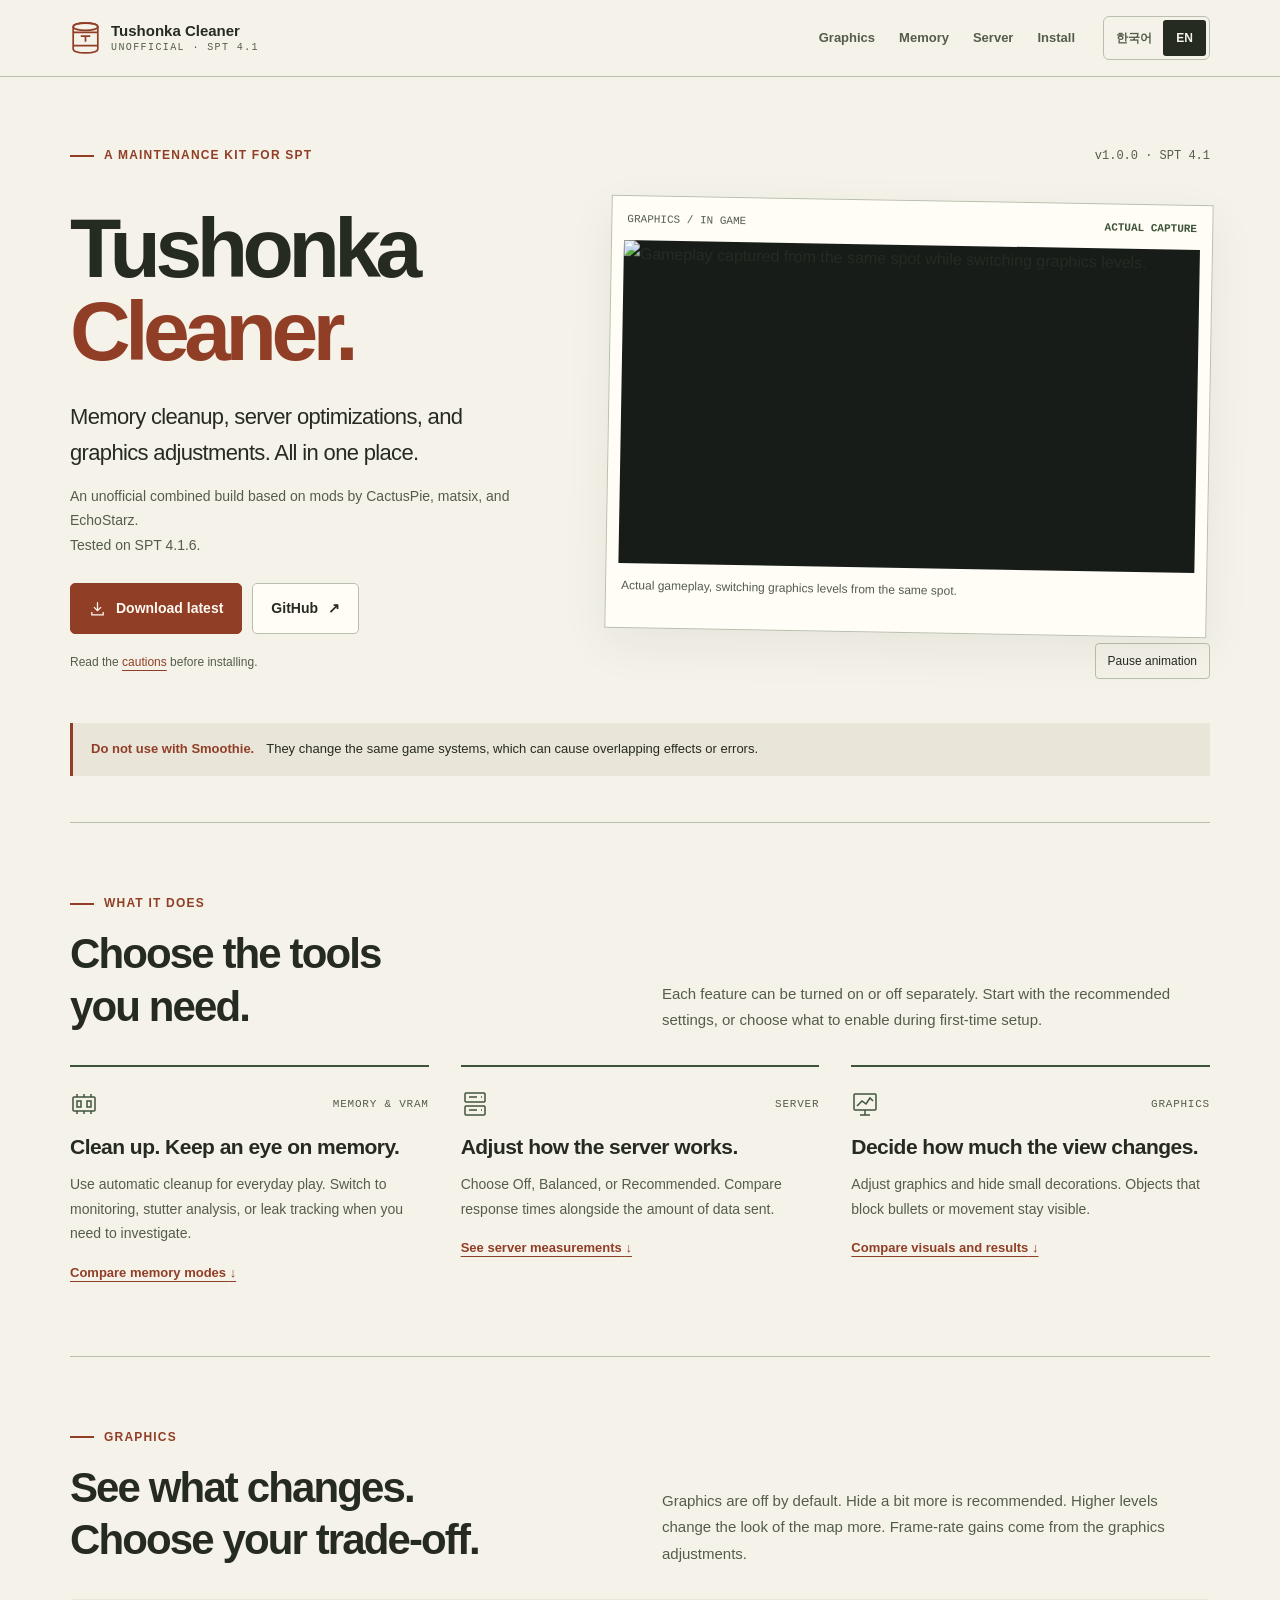
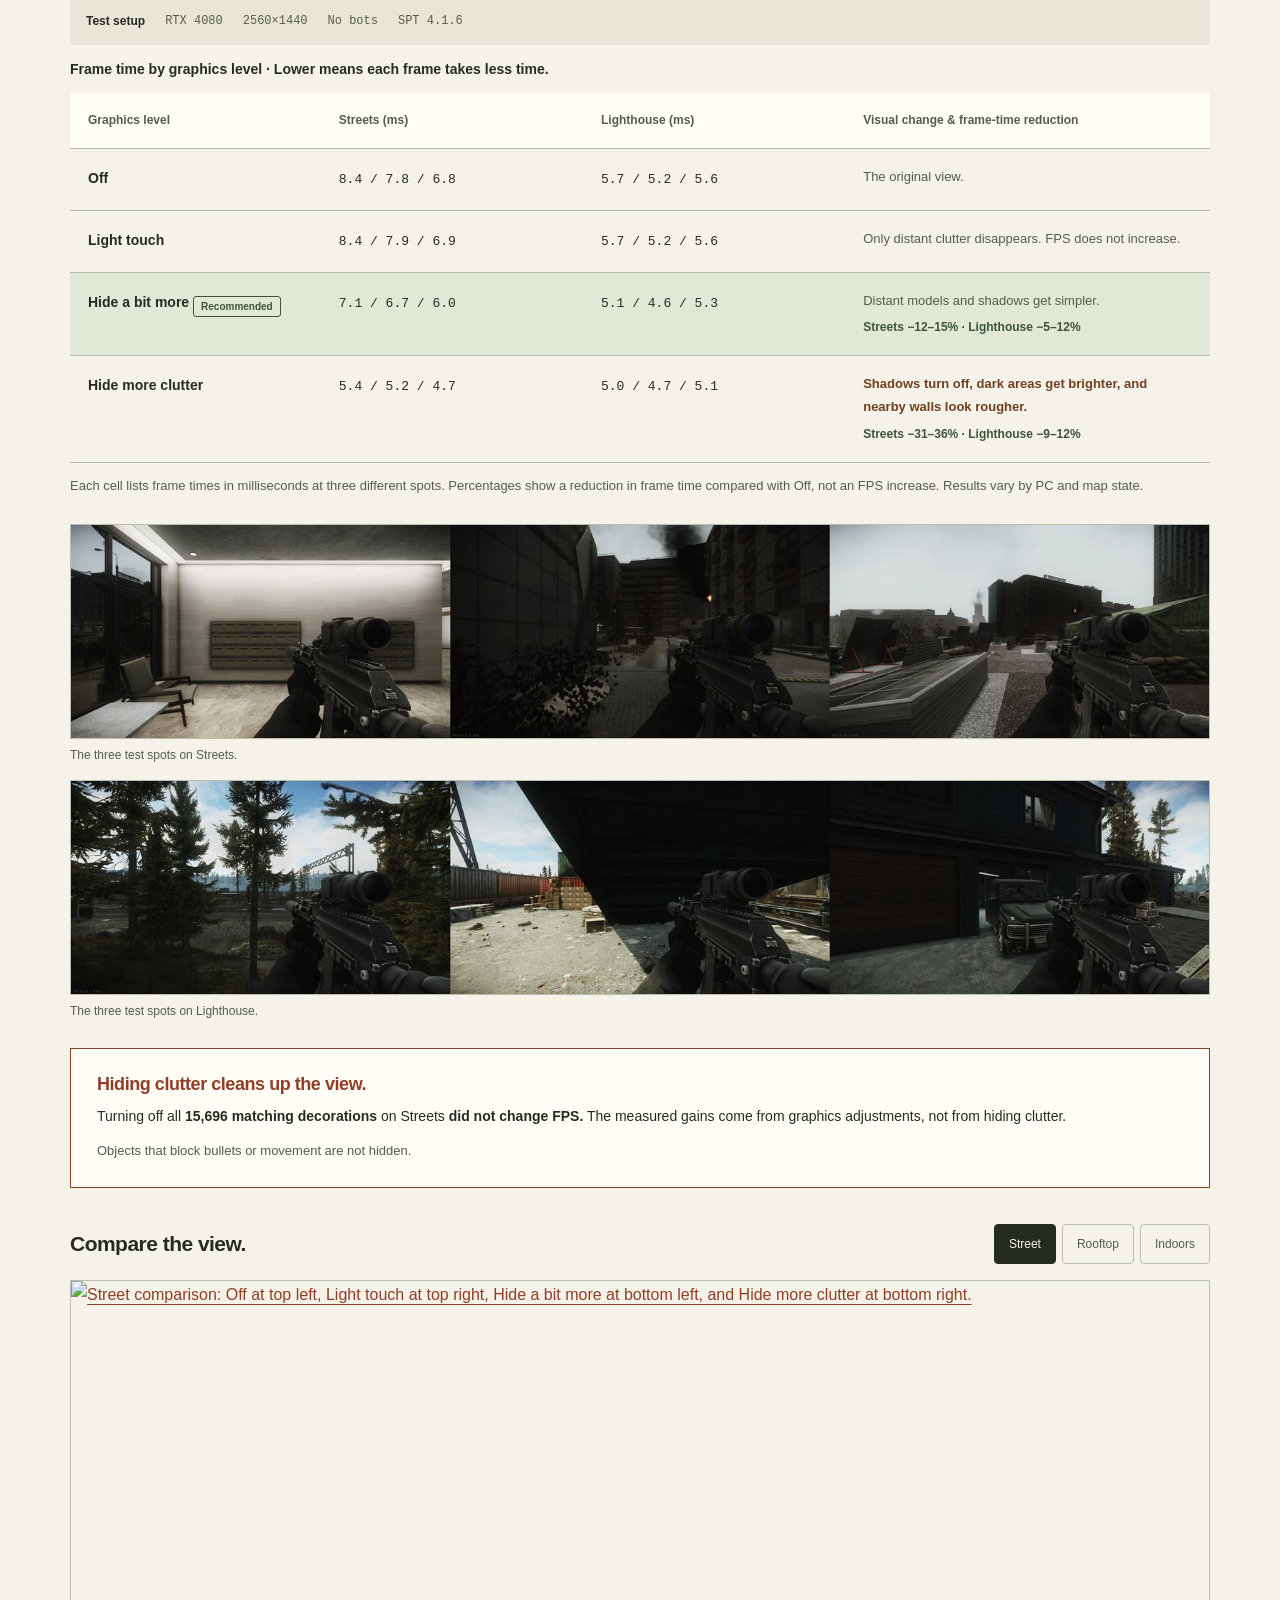
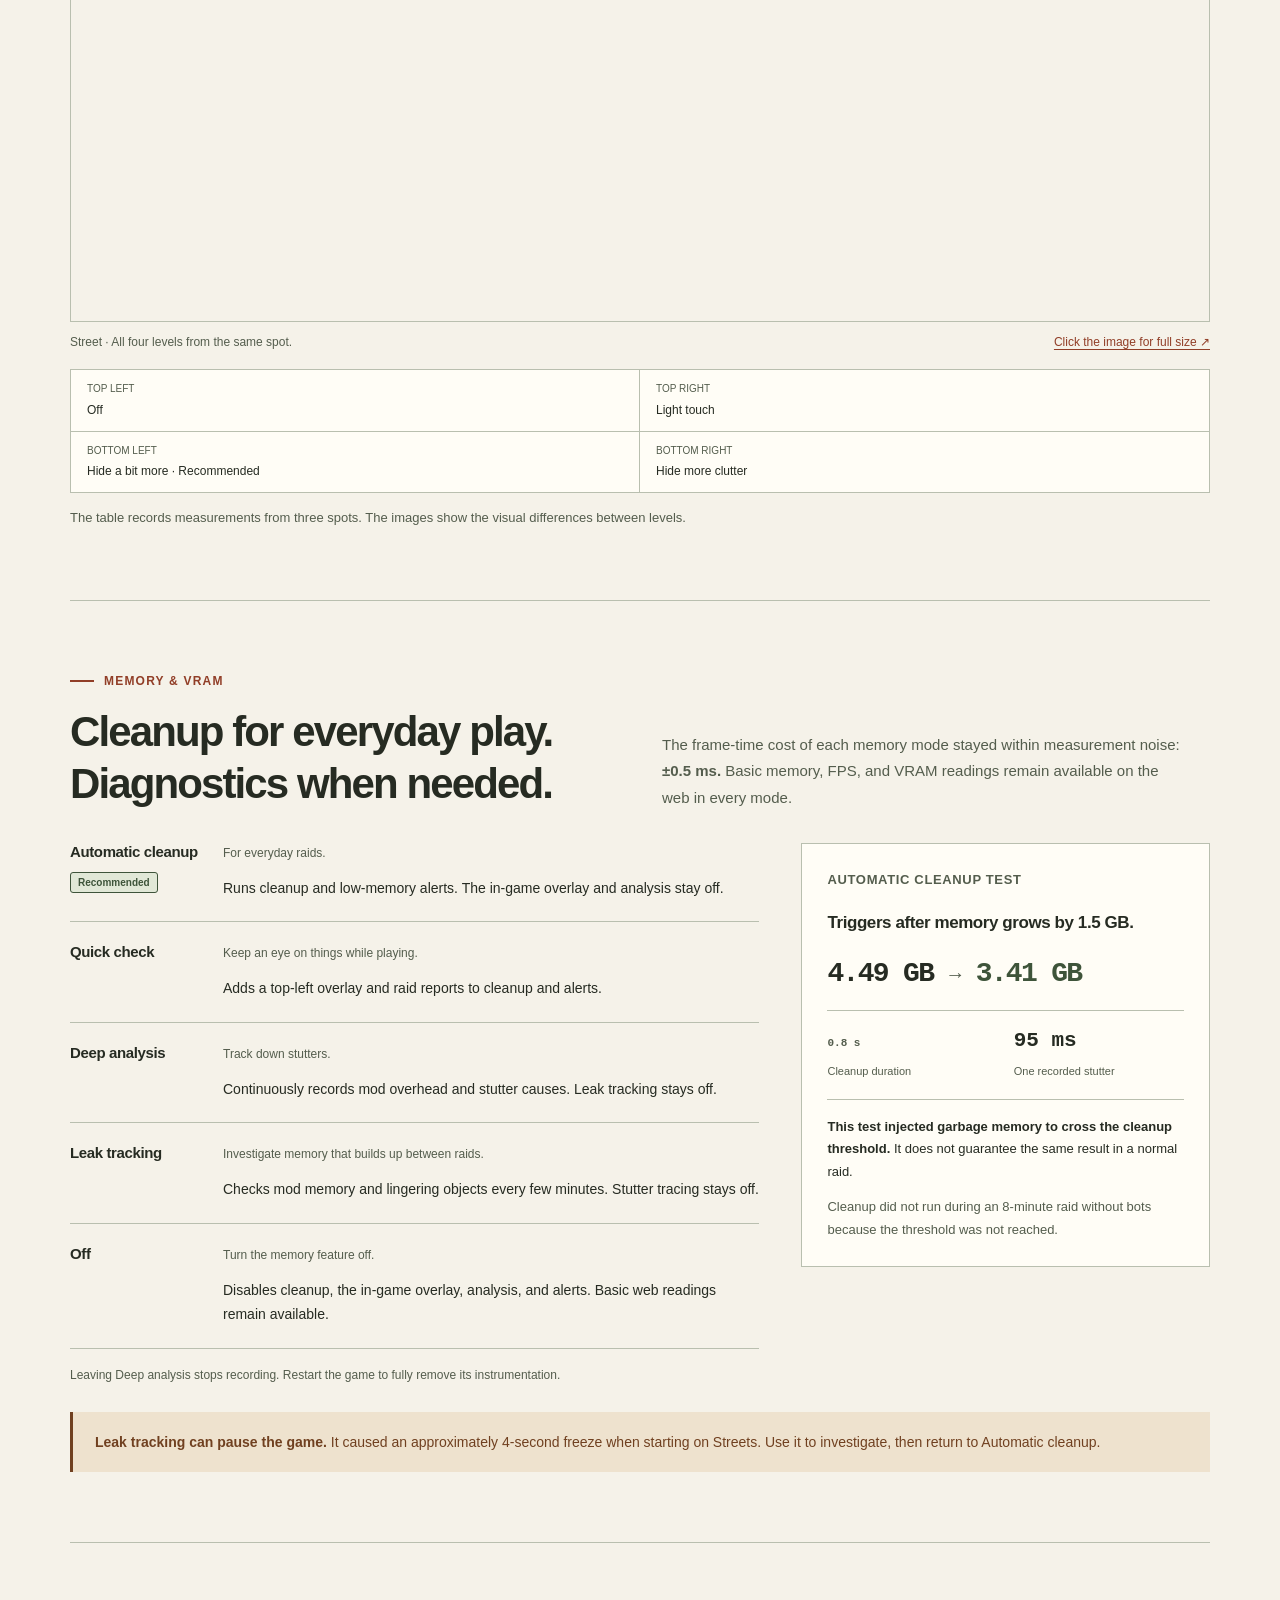
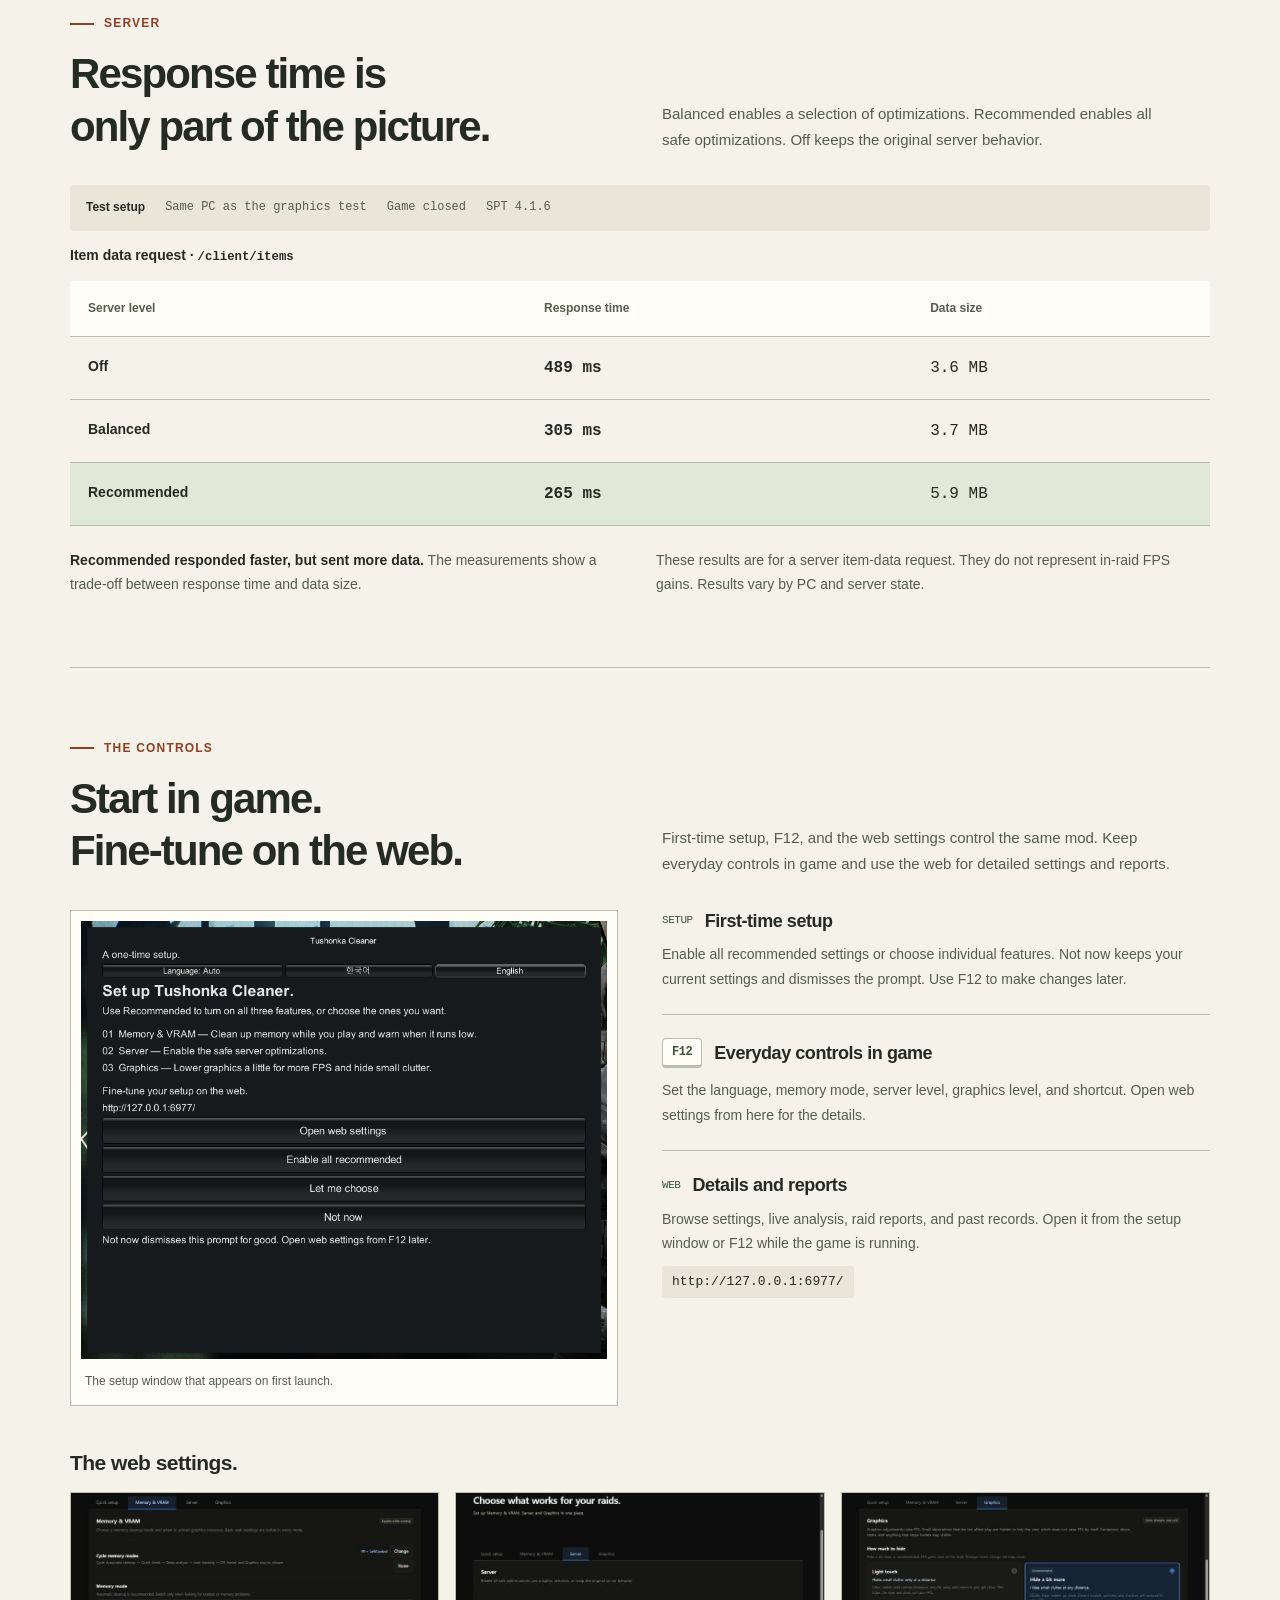
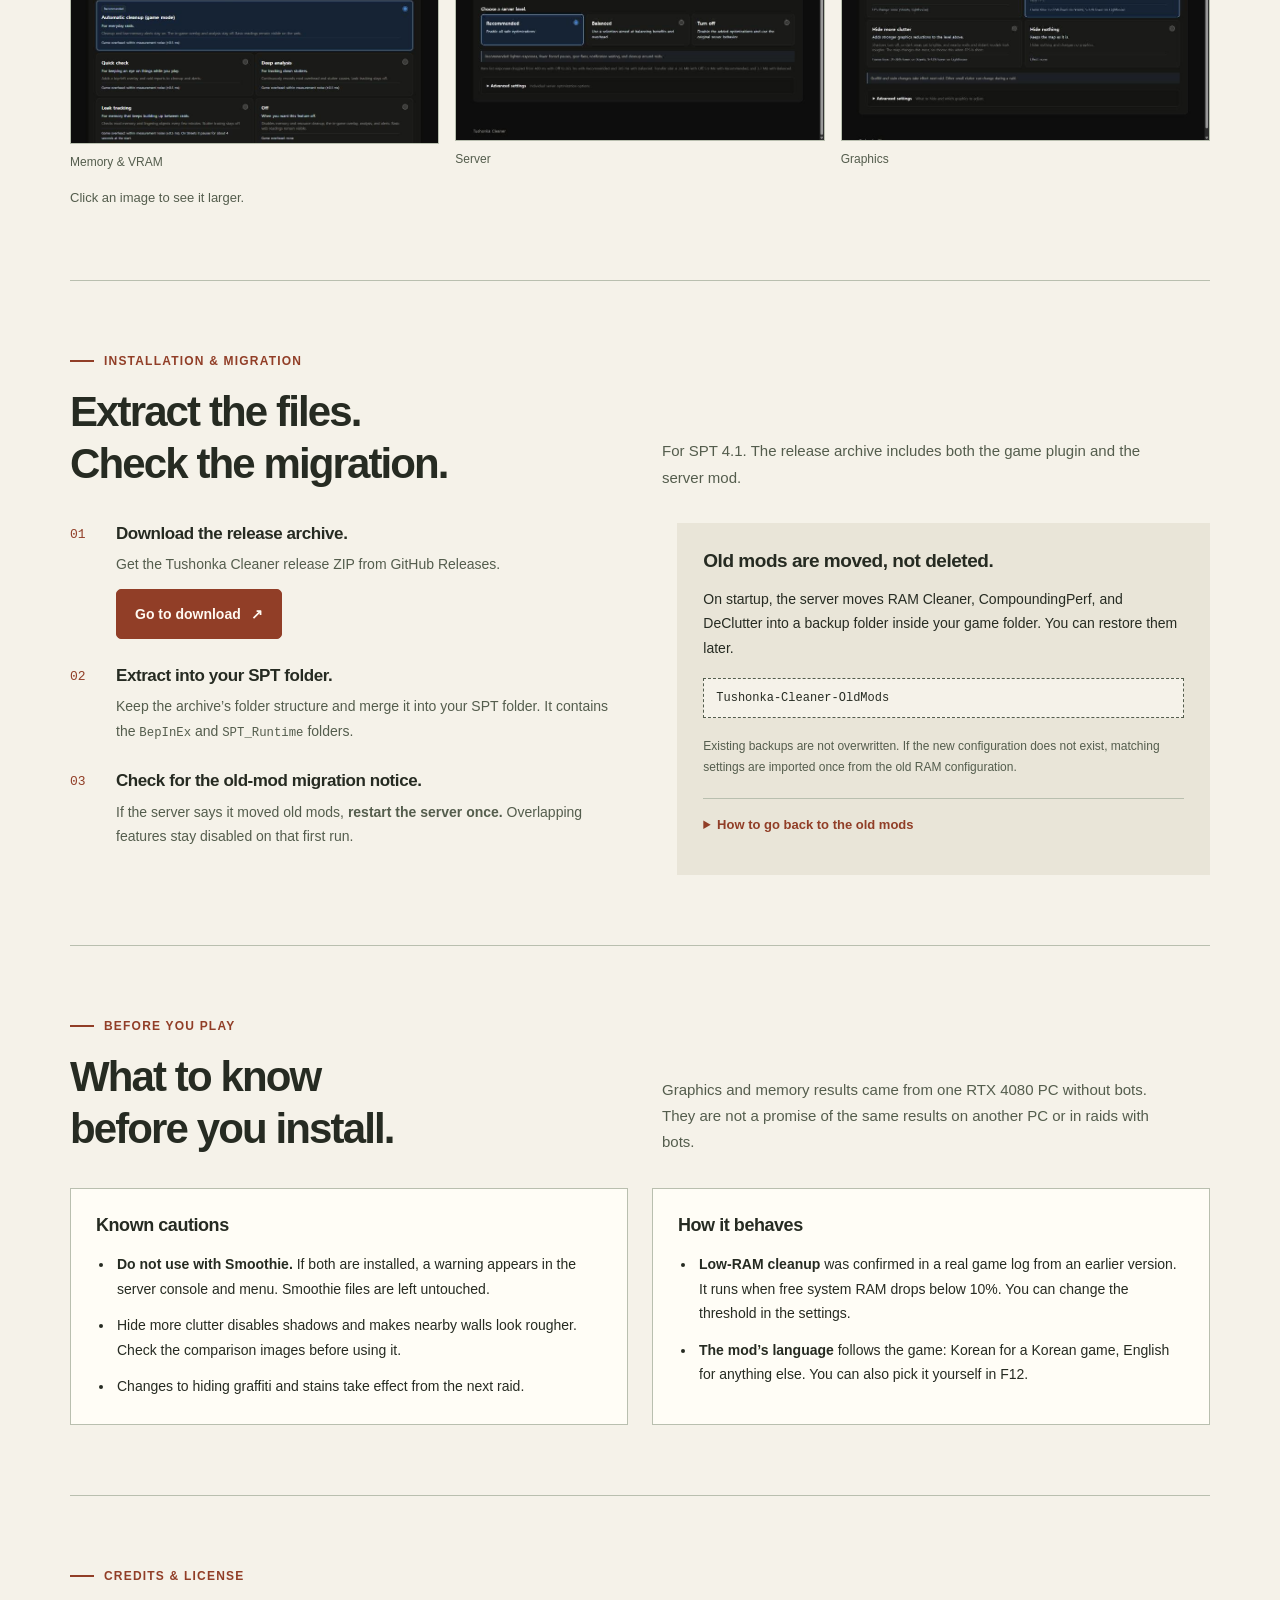
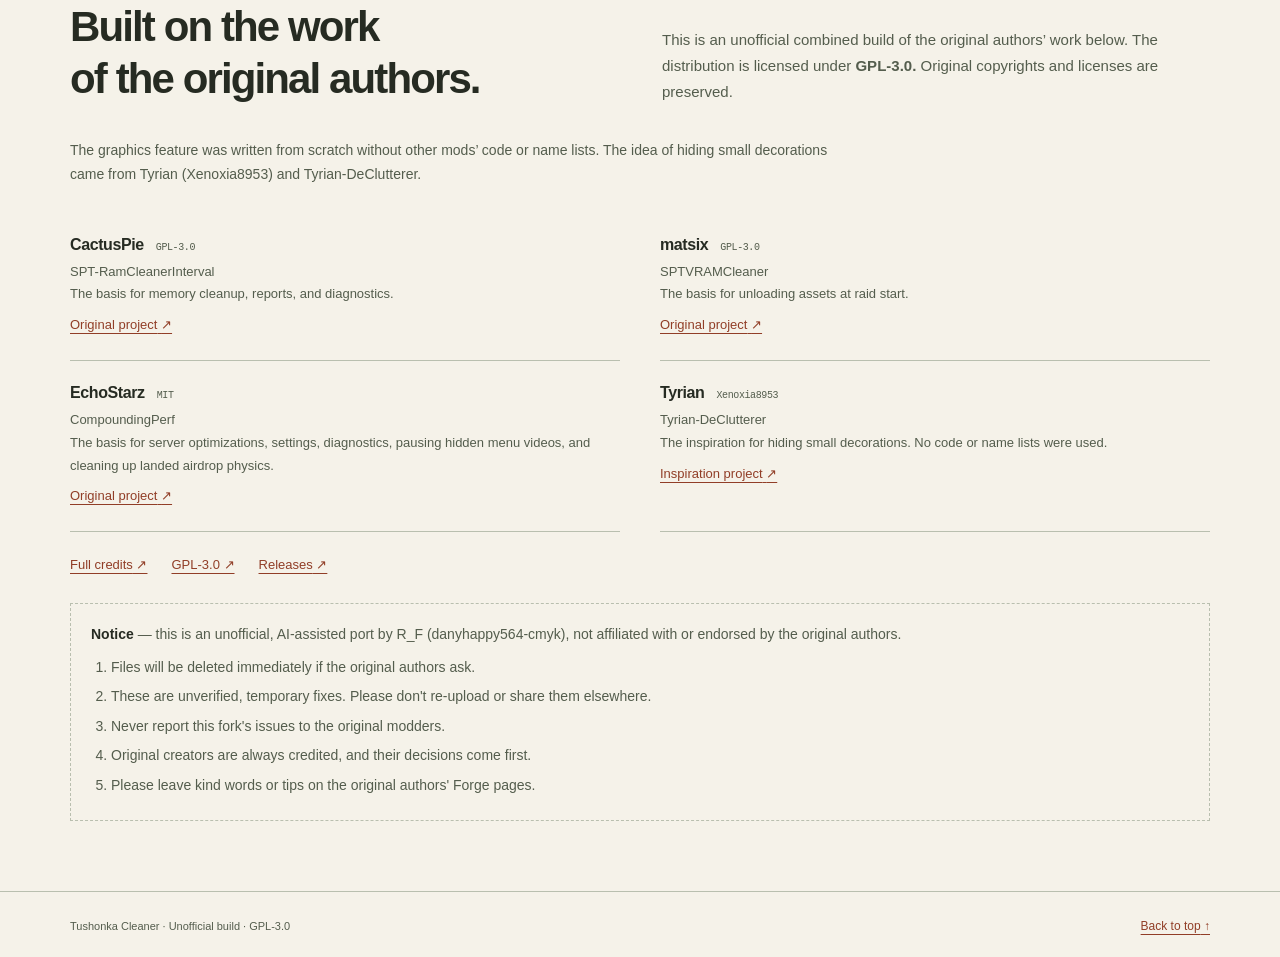
==== commit 982c0a35: "페이지 맨 아래 표기에서 이름 제거" ====
--- a/site/index.html
+++ b/site/index.html
@@ -279,6 +279,6 @@
   </section>
 </main>
 
-<footer class="site-footer"><div class="wrap footer-inner"><span>Tushonka Cleaner · <span class="ko">비공식 통합본 · 배포 R_F</span><span class="en" lang="en">Unofficial build · Distributed by R_F</span> · GPL-3.0</span><a href="#top"><span class="ko">맨 위로 이동합니다</span><span class="en" lang="en">Back to top</span> <span aria-hidden="true">↑</span></a></div></footer>
+<footer class="site-footer"><div class="wrap footer-inner"><span>Tushonka Cleaner · <span class="ko">비공식 통합본</span><span class="en" lang="en">Unofficial build</span> · GPL-3.0</span><a href="#top"><span class="ko">맨 위로 이동합니다</span><span class="en" lang="en">Back to top</span> <span aria-hidden="true">↑</span></a></div></footer>
 </body>
 </html>
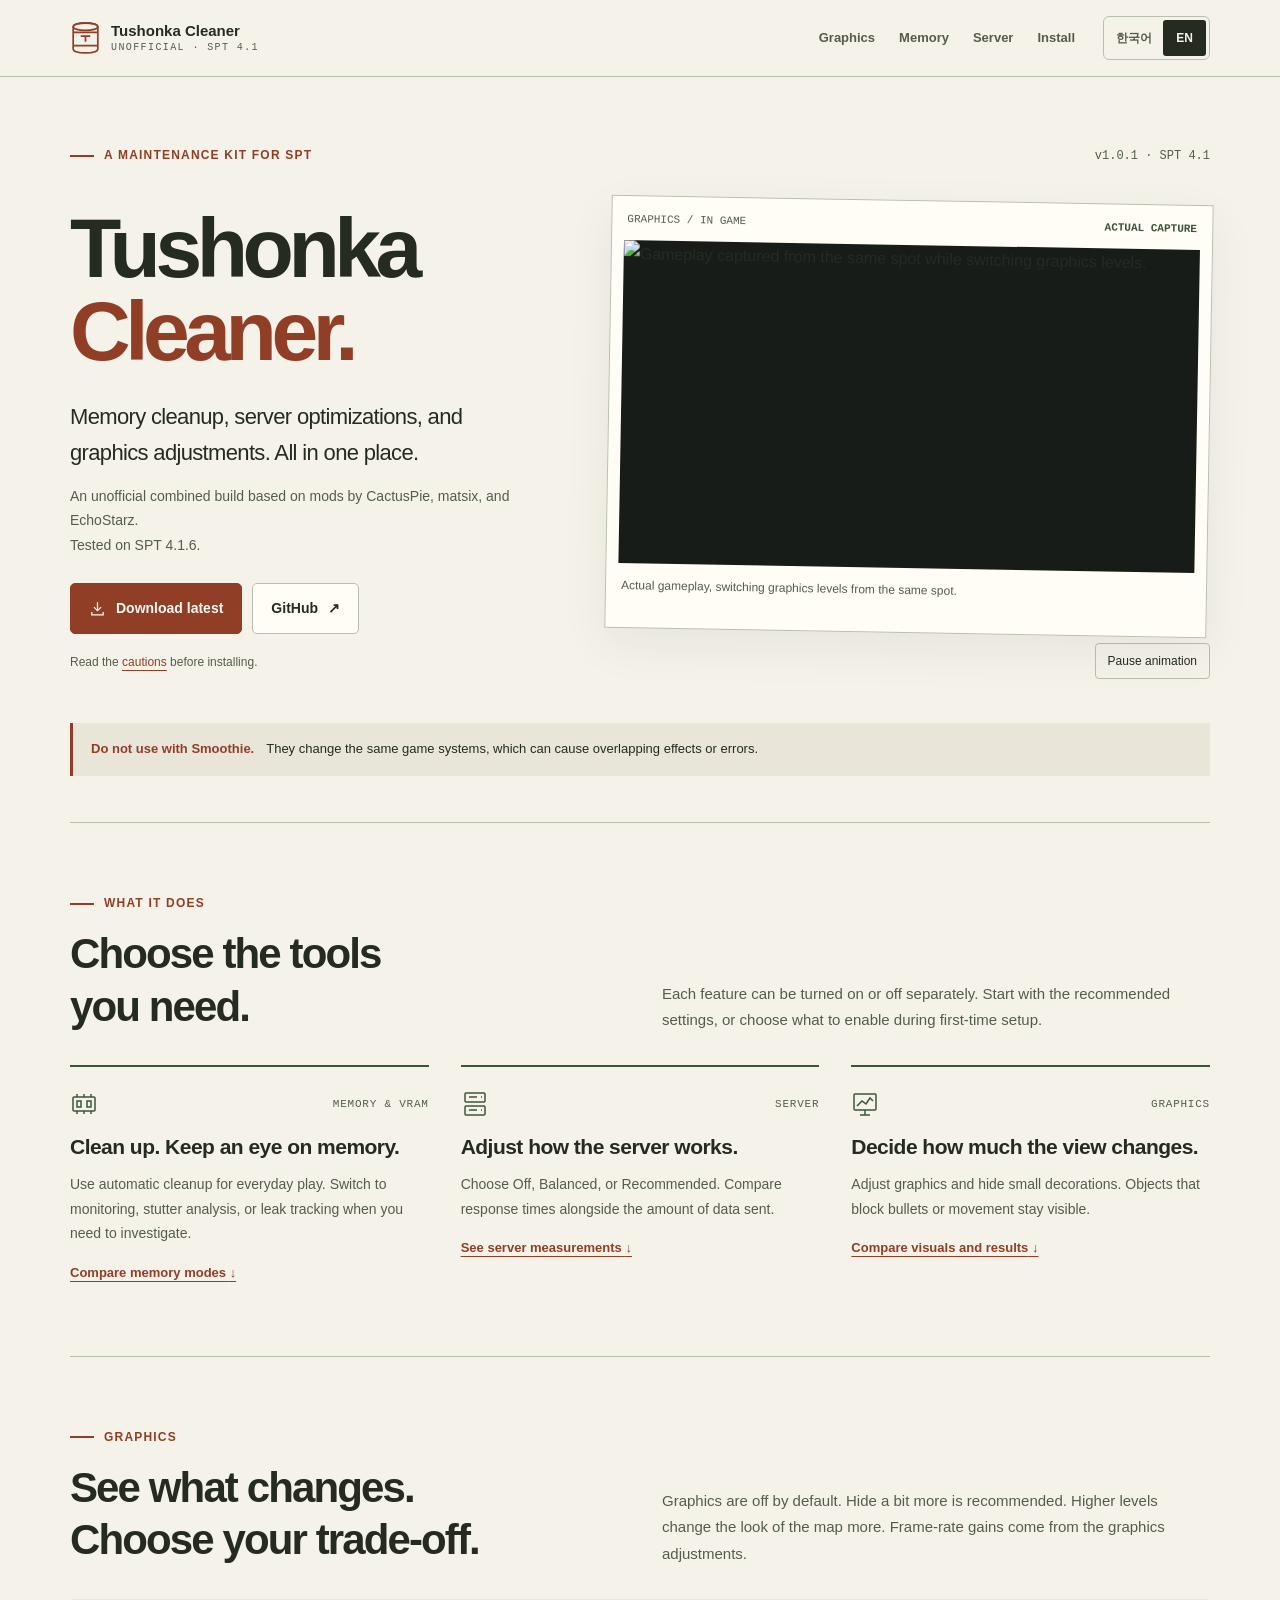
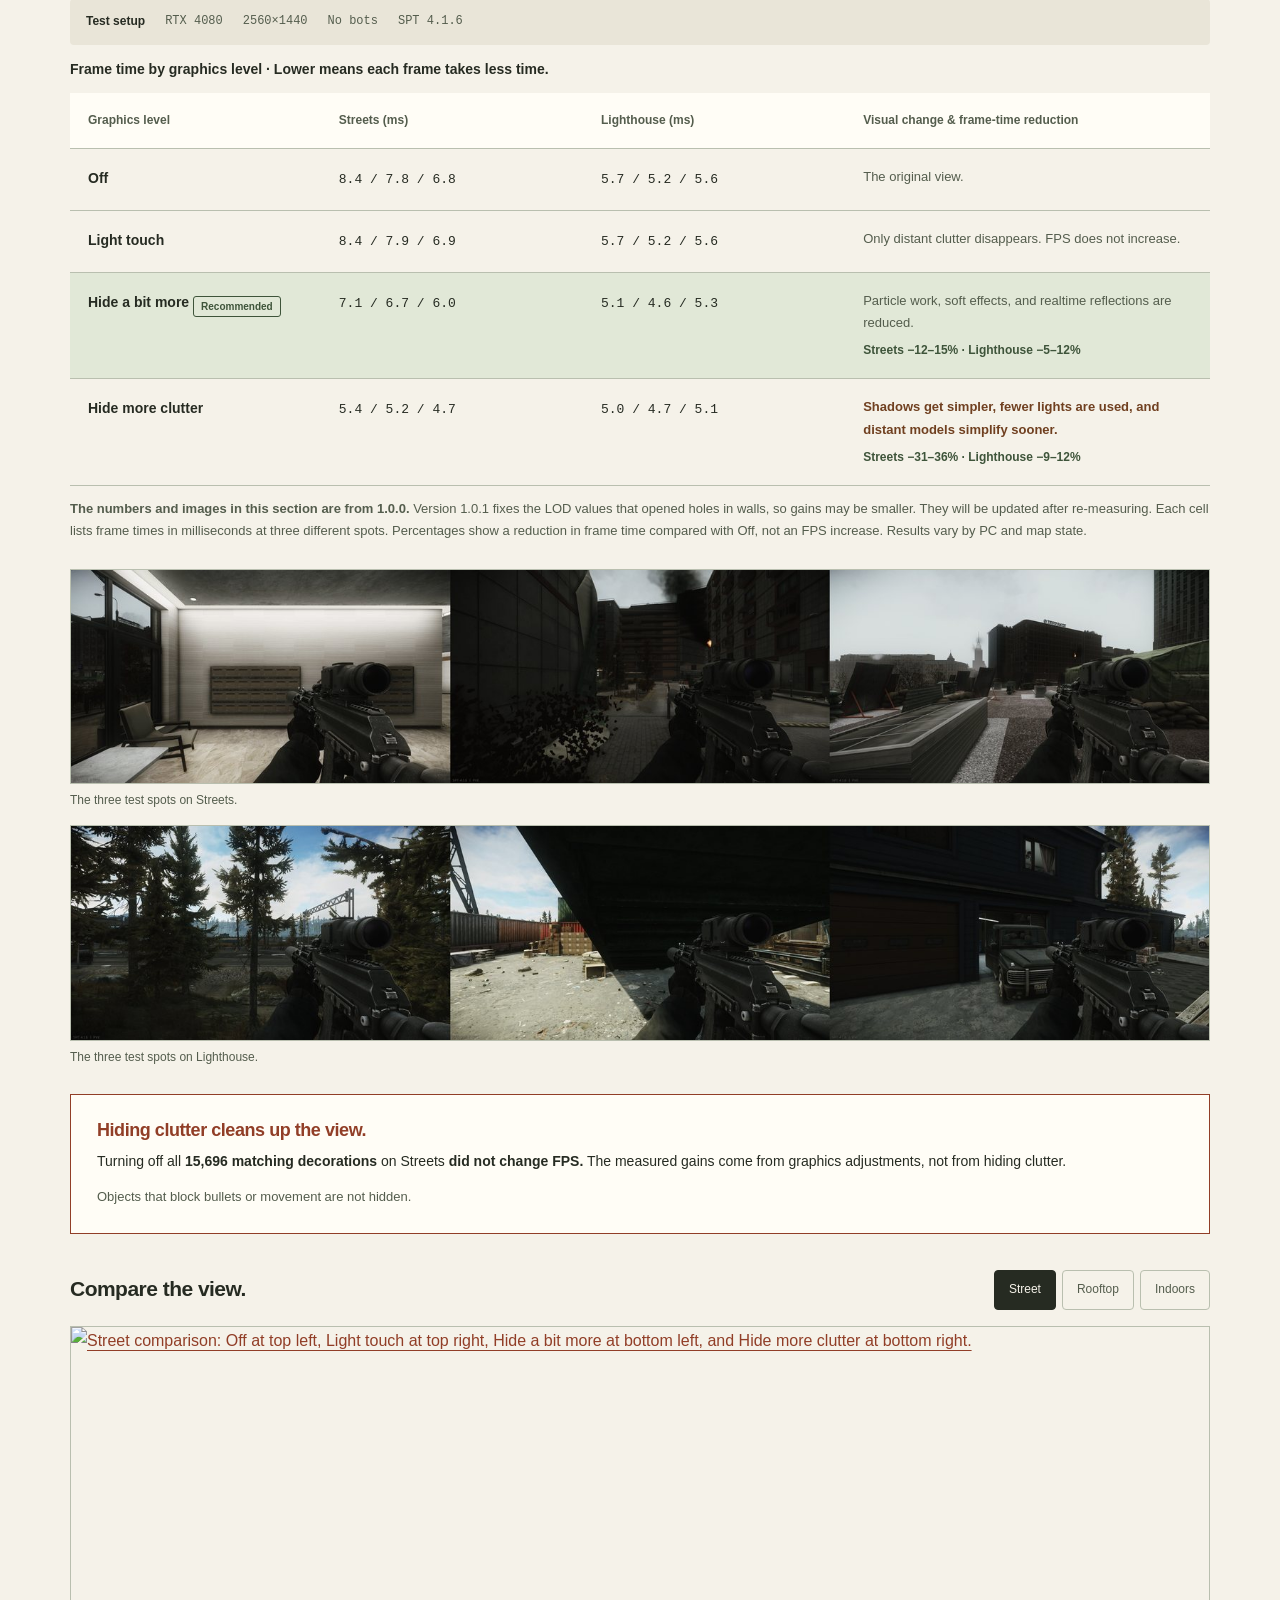
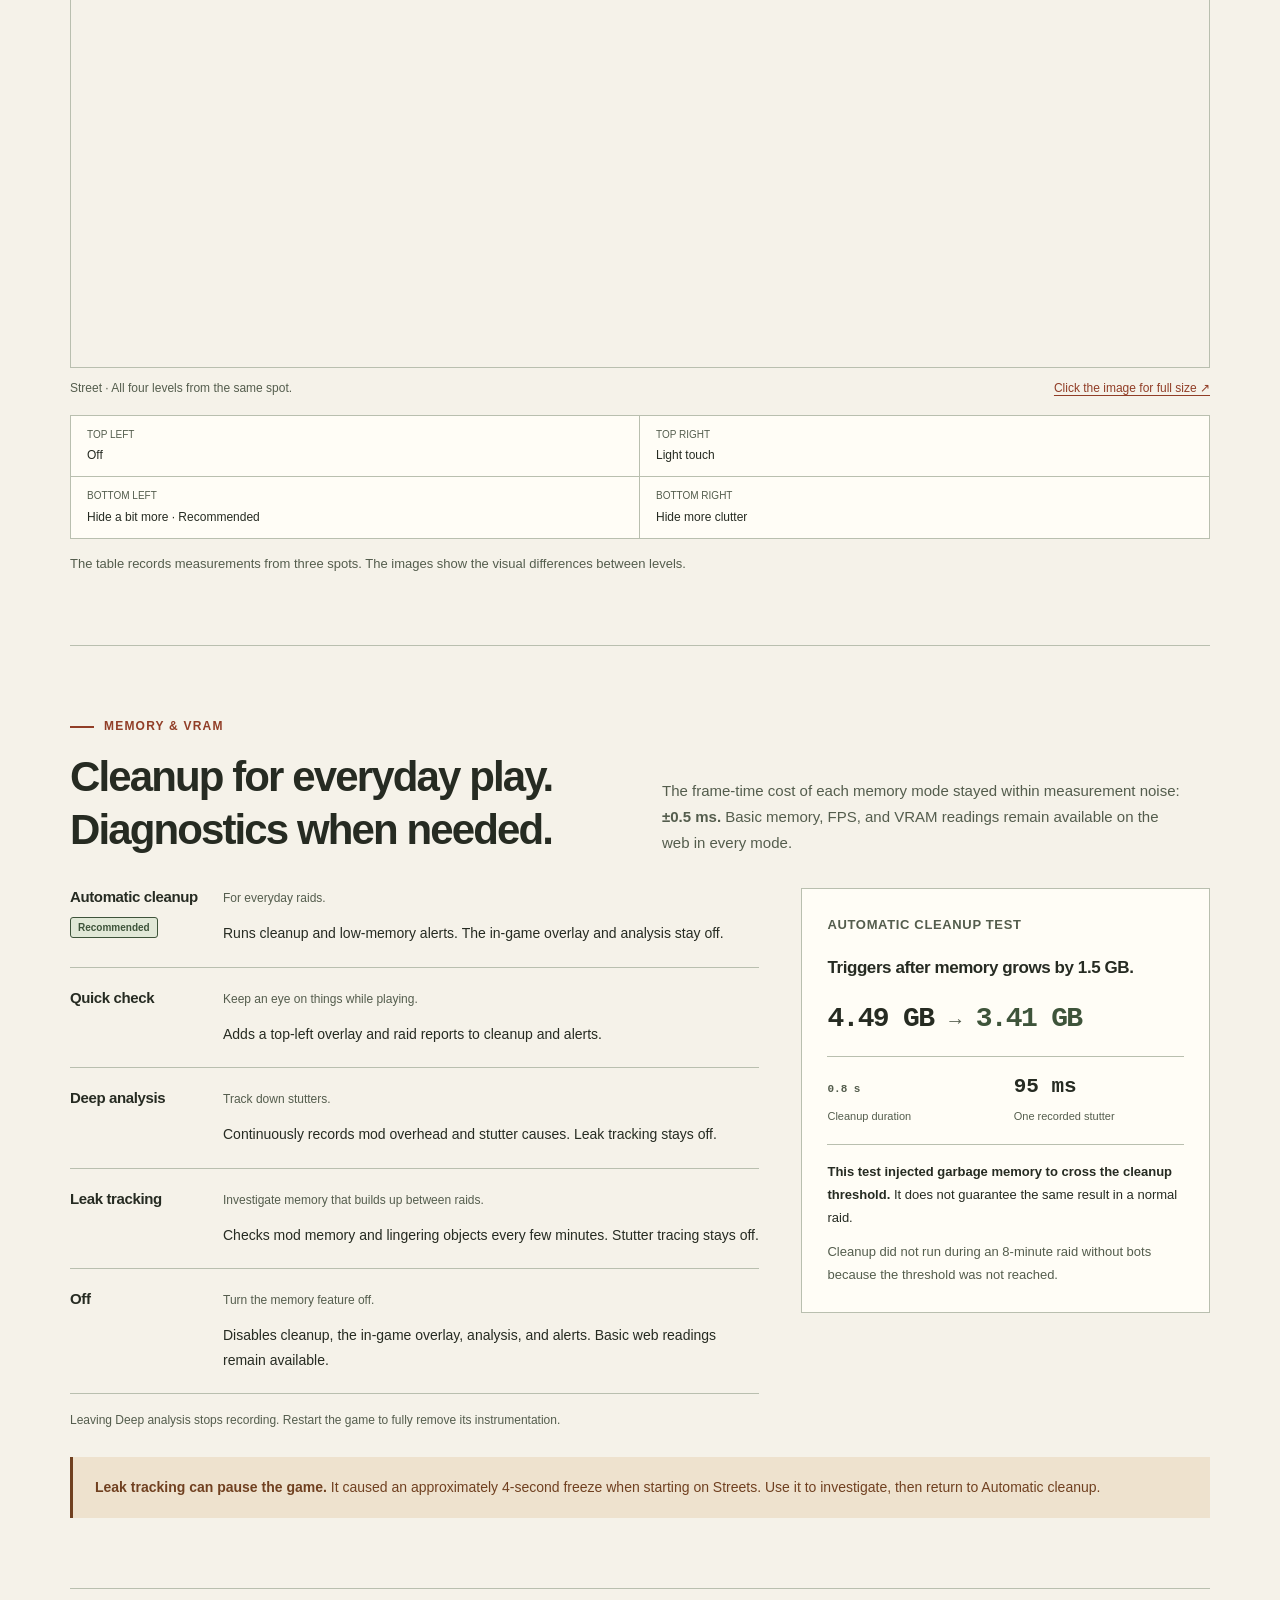
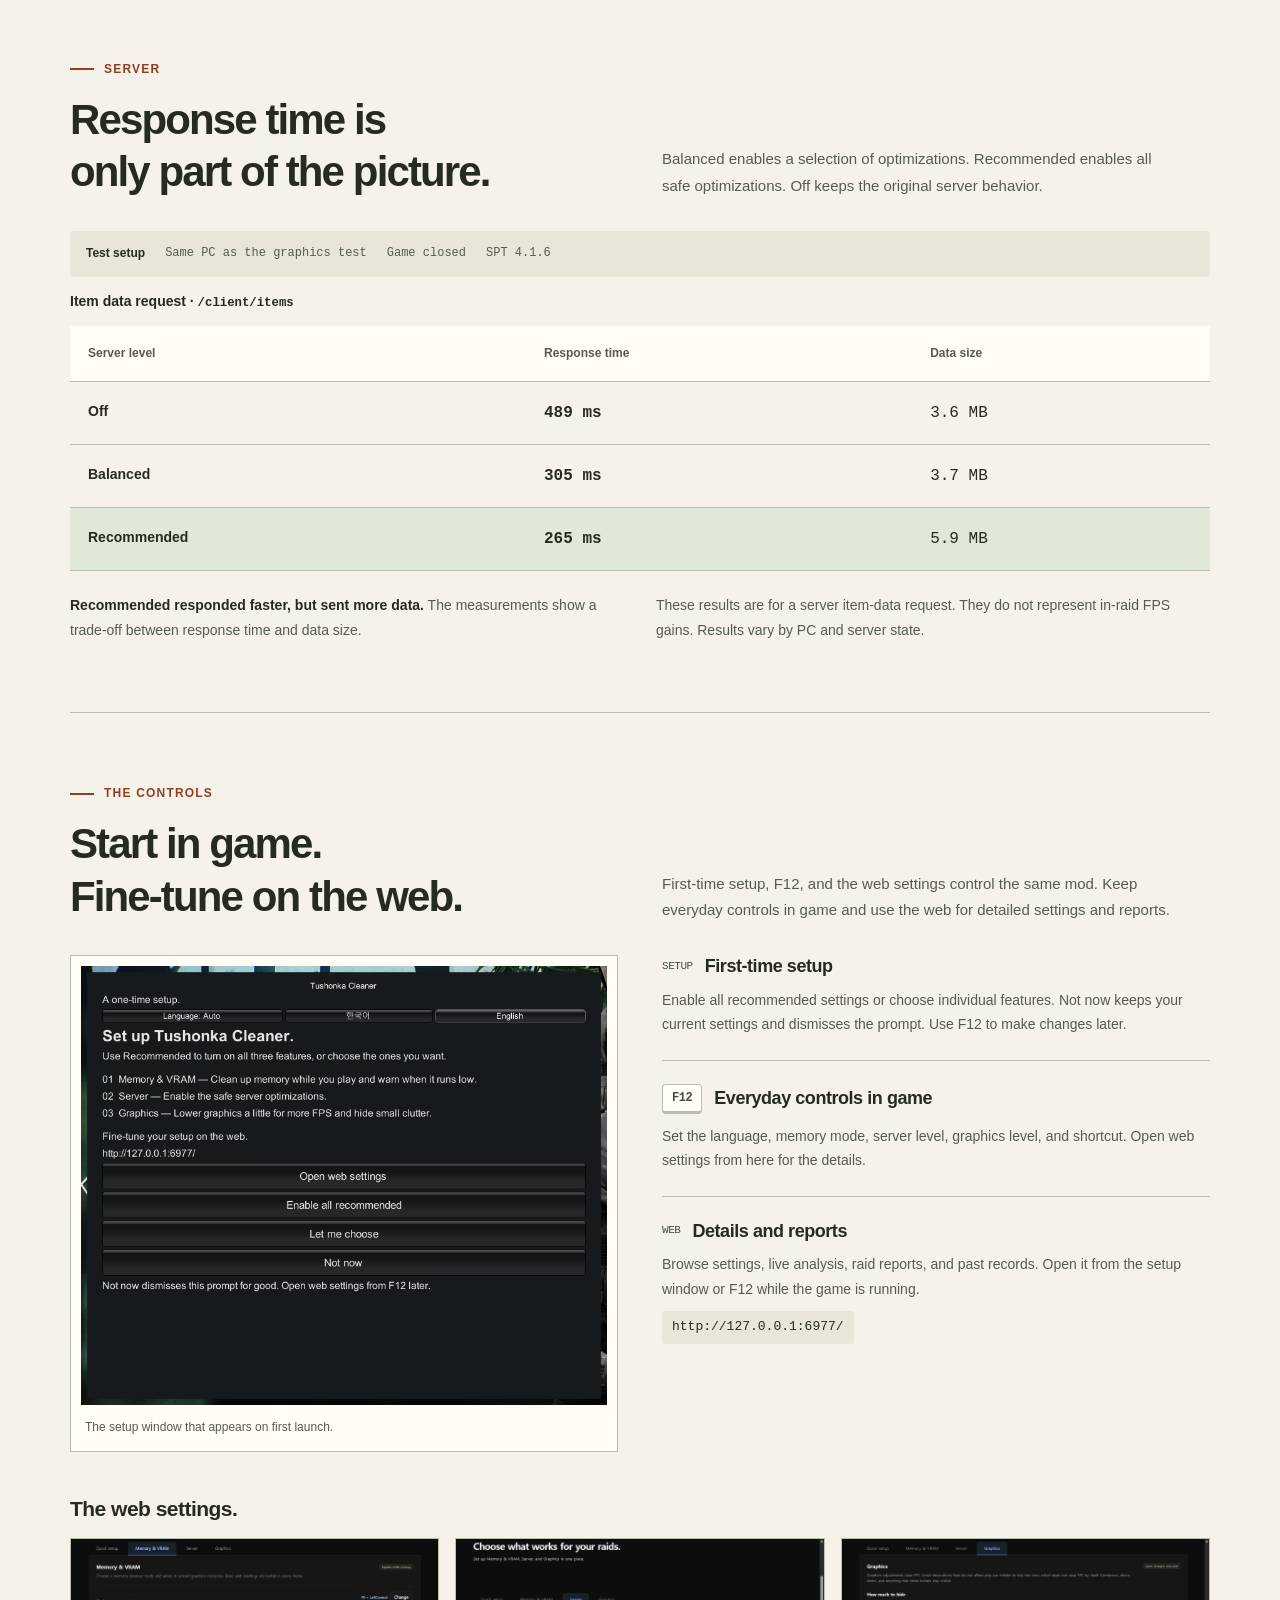
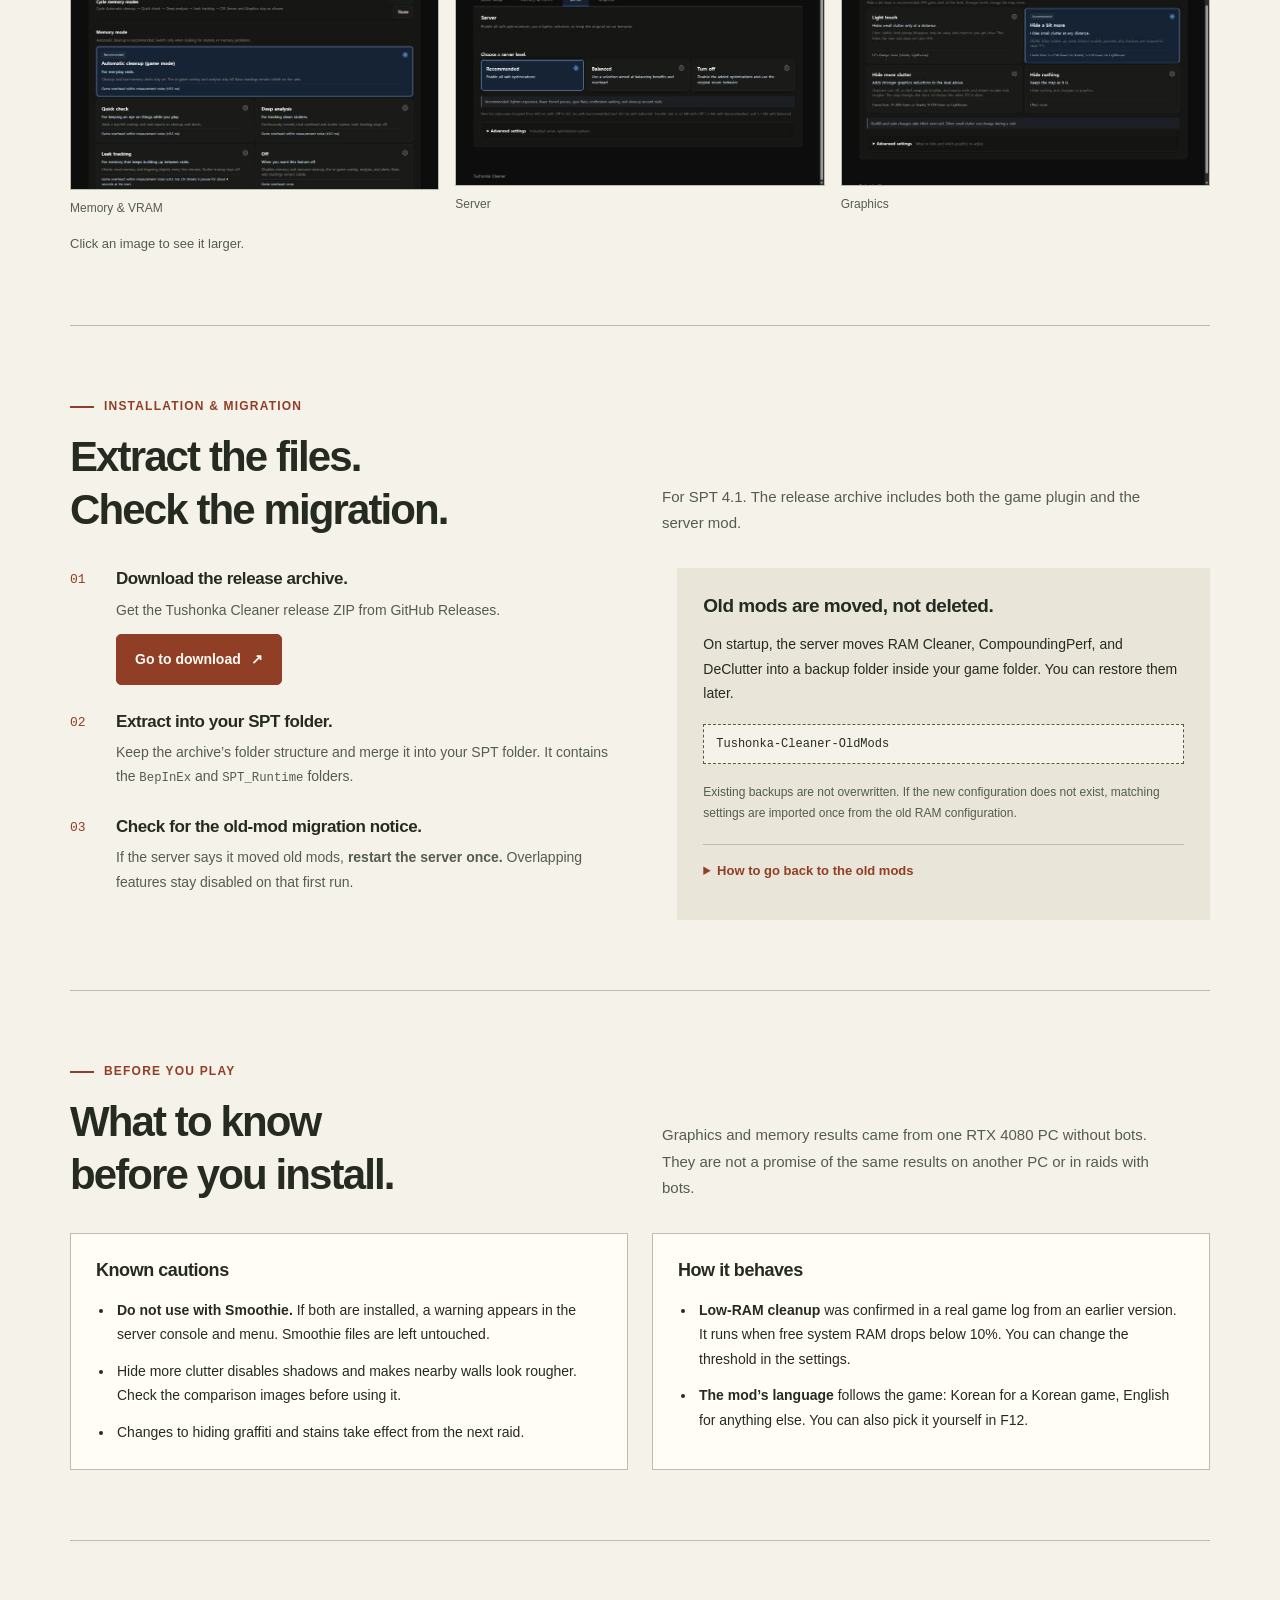
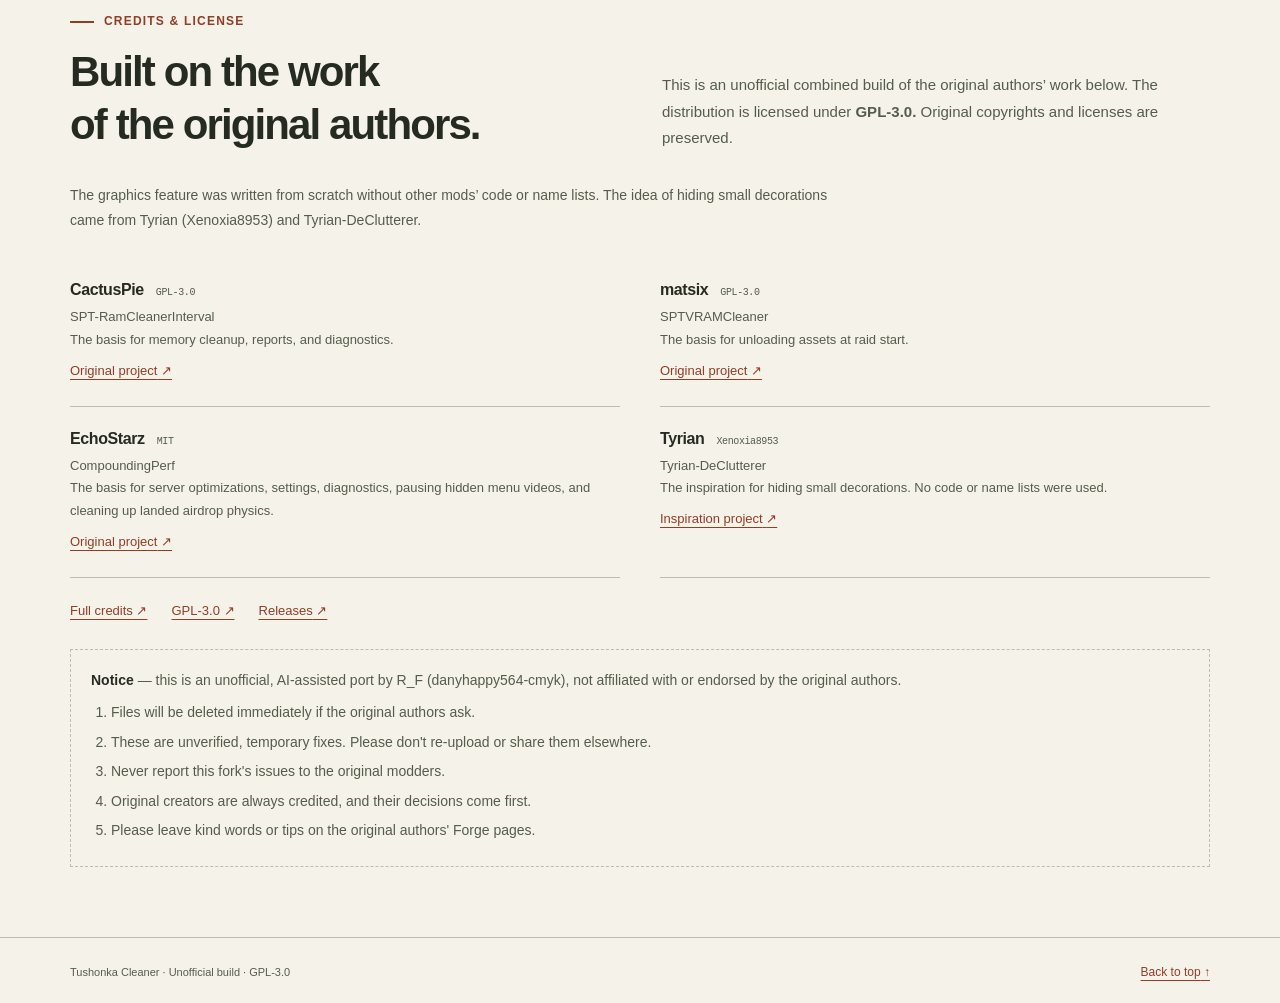
==== commit 76ca8b72: "1.0.1 핫픽스: 벽 뚫림 수정, 많이 가림 LOD를 디클러터 값으로 복구 - 고정값 0.8/0.5 대신 많이 가림만 원래 값 나누기 1.5, 다른 단계는 그대로 - Lod 켜고" ====
--- a/site/index.html
+++ b/site/index.html
@@ -52,7 +52,7 @@
   <section class="hero wrap" id="top" aria-labelledby="hero-title">
     <div class="hero-topline">
       <p class="eyebrow"><span class="ko">SPT 관리 도구</span><span class="en" lang="en">A maintenance kit for SPT</span></p>
-      <span class="version">v1.0.0 · SPT 4.1</span>
+      <span class="version">v1.0.1 · SPT 4.1</span>
     </div>
     <div class="hero-grid">
       <div>
@@ -72,7 +72,7 @@
         <figure class="media-sheet">
           <div class="sheet-heading"><span>GRAPHICS / IN GAME</span><span class="signal"><span class="ko">실제 화면</span><span class="en" lang="en">ACTUAL CAPTURE</span></span></div>
           <img id="graphics-animation" src="img/graphics-poster.jpg" data-poster="img/graphics-poster.jpg" data-animation="img/graphics-levels.gif" width="720" height="405" fetchpriority="high" alt="같은 위치에서 그래픽 단계를 바꾸며 비교한 게임 화면입니다." data-alt-ko="같은 위치에서 그래픽 단계를 바꾸며 비교한 게임 화면입니다." data-alt-en="Gameplay captured from the same spot while switching graphics levels.">
-          <figcaption id="motion-note"><span class="ko">같은 자리에서 그래픽 단계를 바꾼 실제 화면입니다.</span><span class="en" lang="en">Actual gameplay, switching graphics levels from the same spot.</span></figcaption>
+          <figcaption id="motion-note"><span class="ko">같은 자리에서 그래픽 단계를 바꾼 실제 화면입니다(1.0.0 기준).</span><span class="en" lang="en">Actual gameplay, switching graphics levels from the same spot (from 1.0.0).</span></figcaption>
         </figure>
         <div class="media-controls"><button class="text-button" id="motion-toggle" type="button" aria-controls="graphics-animation" aria-pressed="false" hidden>GIF 재생</button></div>
       </div>
@@ -122,11 +122,11 @@
       <tbody>
         <tr><th scope="row"><span class="ko">끔</span><span class="en" lang="en">Off</span></th><td data-column="스트리트 (ms)" data-column-ko="스트리트 (ms)" data-column-en="Streets (ms)"><span class="values">8.4 / 7.8 / 6.8</span></td><td data-column="등대 (ms)" data-column-ko="등대 (ms)" data-column-en="Lighthouse (ms)"><span class="values">5.7 / 5.2 / 5.6</span></td><td><span class="ko">원래 화면을 유지합니다.</span><span class="en" lang="en">The original view.</span></td></tr>
         <tr><th scope="row"><span class="ko">간단하게만 가림</span><span class="en" lang="en">Light touch</span></th><td data-column="스트리트 (ms)" data-column-ko="스트리트 (ms)" data-column-en="Streets (ms)"><span class="values">8.4 / 7.9 / 6.9</span></td><td data-column="등대 (ms)" data-column-ko="등대 (ms)" data-column-en="Lighthouse (ms)"><span class="values">5.7 / 5.2 / 5.6</span></td><td><span class="ko">먼 장식만 사라집니다. 프레임은 늘지 않습니다.</span><span class="en" lang="en">Only distant clutter disappears. FPS does not increase.</span></td></tr>
-        <tr class="recommended-row"><th scope="row"><span class="ko">조금 더 가림</span><span class="en" lang="en">Hide a bit more</span> <span class="badge"><span class="ko">권장</span><span class="en" lang="en">Recommended</span></span></th><td data-column="스트리트 (ms)" data-column-ko="스트리트 (ms)" data-column-en="Streets (ms)"><span class="values">7.1 / 6.7 / 6.0</span></td><td data-column="등대 (ms)" data-column-ko="등대 (ms)" data-column-en="Lighthouse (ms)"><span class="values">5.1 / 4.6 / 5.3</span></td><td><span class="ko">먼 모델과 그림자가 단순해집니다.</span><span class="en" lang="en">Distant models and shadows get simpler.</span><span class="reduction"><span class="ko">스트리트 12~15% · 등대 5~12% 감소</span><span class="en" lang="en">Streets −12–15% · Lighthouse −5–12%</span></span></td></tr>
-        <tr><th scope="row"><span class="ko">많이 가림</span><span class="en" lang="en">Hide more clutter</span></th><td data-column="스트리트 (ms)" data-column-ko="스트리트 (ms)" data-column-en="Streets (ms)"><span class="values">5.4 / 5.2 / 4.7</span></td><td data-column="등대 (ms)" data-column-ko="등대 (ms)" data-column-en="Lighthouse (ms)"><span class="values">5.0 / 4.7 / 5.1</span></td><td><strong class="tradeoff"><span class="ko">그림자가 꺼져 어두운 곳이 밝아지고, 가까운 벽이 거칠어집니다.</span><span class="en" lang="en">Shadows turn off, dark areas get brighter, and nearby walls look rougher.</span></strong><span class="reduction"><span class="ko">스트리트 31~36% · 등대 9~12% 감소</span><span class="en" lang="en">Streets −31–36% · Lighthouse −9–12%</span></span></td></tr>
+        <tr class="recommended-row"><th scope="row"><span class="ko">조금 더 가림</span><span class="en" lang="en">Hide a bit more</span> <span class="badge"><span class="ko">권장</span><span class="en" lang="en">Recommended</span></span></th><td data-column="스트리트 (ms)" data-column-ko="스트리트 (ms)" data-column-en="Streets (ms)"><span class="values">7.1 / 6.7 / 6.0</span></td><td data-column="등대 (ms)" data-column-ko="등대 (ms)" data-column-en="Lighthouse (ms)"><span class="values">5.1 / 4.6 / 5.3</span></td><td><span class="ko">파티클 계산과 부드러운 효과, 실시간 반사를 줄입니다.</span><span class="en" lang="en">Particle work, soft effects, and realtime reflections are reduced.</span><span class="reduction"><span class="ko">스트리트 12~15% · 등대 5~12% 감소</span><span class="en" lang="en">Streets −12–15% · Lighthouse −5–12%</span></span></td></tr>
+        <tr><th scope="row"><span class="ko">많이 가림</span><span class="en" lang="en">Hide more clutter</span></th><td data-column="스트리트 (ms)" data-column-ko="스트리트 (ms)" data-column-en="Streets (ms)"><span class="values">5.4 / 5.2 / 4.7</span></td><td data-column="등대 (ms)" data-column-ko="등대 (ms)" data-column-en="Lighthouse (ms)"><span class="values">5.0 / 4.7 / 5.1</span></td><td><strong class="tradeoff"><span class="ko">그림자가 단순해지고 조명 수가 줄며, 먼 모델이 더 빨리 단순해집니다.</span><span class="en" lang="en">Shadows get simpler, fewer lights are used, and distant models simplify sooner.</span></strong><span class="reduction"><span class="ko">스트리트 31~36% · 등대 9~12% 감소</span><span class="en" lang="en">Streets −31–36% · Lighthouse −9–12%</span></span></td></tr>
       </tbody>
     </table>
-    <p class="table-note" id="graphics-note"><span class="ko">각 칸은 서로 다른 세 지점의 프레임 시간(ms)입니다. 감소율은 끔 대비 프레임 시간의 감소이며, FPS 증가율이 아닙니다. PC와 맵 상태에 따라 결과가 달라집니다.</span><span class="en" lang="en">Each cell lists frame times in milliseconds at three different spots. Percentages show a reduction in frame time compared with Off, not an FPS increase. Results vary by PC and map state.</span></p>
+    <p class="table-note" id="graphics-note"><span class="ko"><strong>표의 수치와 이 구역의 사진은 1.0.0 기준입니다.</strong> 1.0.1에서 벽이 뚫리던 LOD 값을 고쳐 프레임 이득이 줄어들 수 있으며, 다시 잰 뒤 갱신합니다. 각 칸은 서로 다른 세 지점의 프레임 시간(ms)입니다. 감소율은 끔 대비 프레임 시간의 감소이며, FPS 증가율이 아닙니다. PC와 맵 상태에 따라 결과가 달라집니다.</span><span class="en" lang="en"><strong>The numbers and images in this section are from 1.0.0.</strong> Version 1.0.1 fixes the LOD values that opened holes in walls, so gains may be smaller. They will be updated after re-measuring. Each cell lists frame times in milliseconds at three different spots. Percentages show a reduction in frame time compared with Off, not an FPS increase. Results vary by PC and map state.</span></p>
     <div class="spots">
       <figure><a href="img/spots-streets.jpg" aria-label="스트리트 측정 지점 사진 보기" data-label-ko="스트리트 측정 지점 사진 보기" data-label-en="Open the Streets test spots"><img src="img/spots-streets.jpg" width="1600" height="300" loading="lazy" decoding="async" alt="스트리트에서 프레임 시간을 잰 세 지점의 게임 화면입니다." data-alt-ko="스트리트에서 프레임 시간을 잰 세 지점의 게임 화면입니다." data-alt-en="In-game views of the three Streets spots used for the frame-time test."></a><figcaption><span class="ko">스트리트에서 잰 세 지점입니다.</span><span class="en" lang="en">The three test spots on Streets.</span></figcaption></figure>
       <figure><a href="img/spots-lighthouse.jpg" aria-label="등대 측정 지점 사진 보기" data-label-ko="등대 측정 지점 사진 보기" data-label-en="Open the Lighthouse test spots"><img src="img/spots-lighthouse.jpg" width="1600" height="300" loading="lazy" decoding="async" alt="등대에서 프레임 시간을 잰 세 지점의 게임 화면입니다." data-alt-ko="등대에서 프레임 시간을 잰 세 지점의 게임 화면입니다." data-alt-en="In-game views of the three Lighthouse spots used for the frame-time test."></a><figcaption><span class="ko">등대에서 잰 세 지점입니다.</span><span class="en" lang="en">The three test spots on Lighthouse.</span></figcaption></figure>
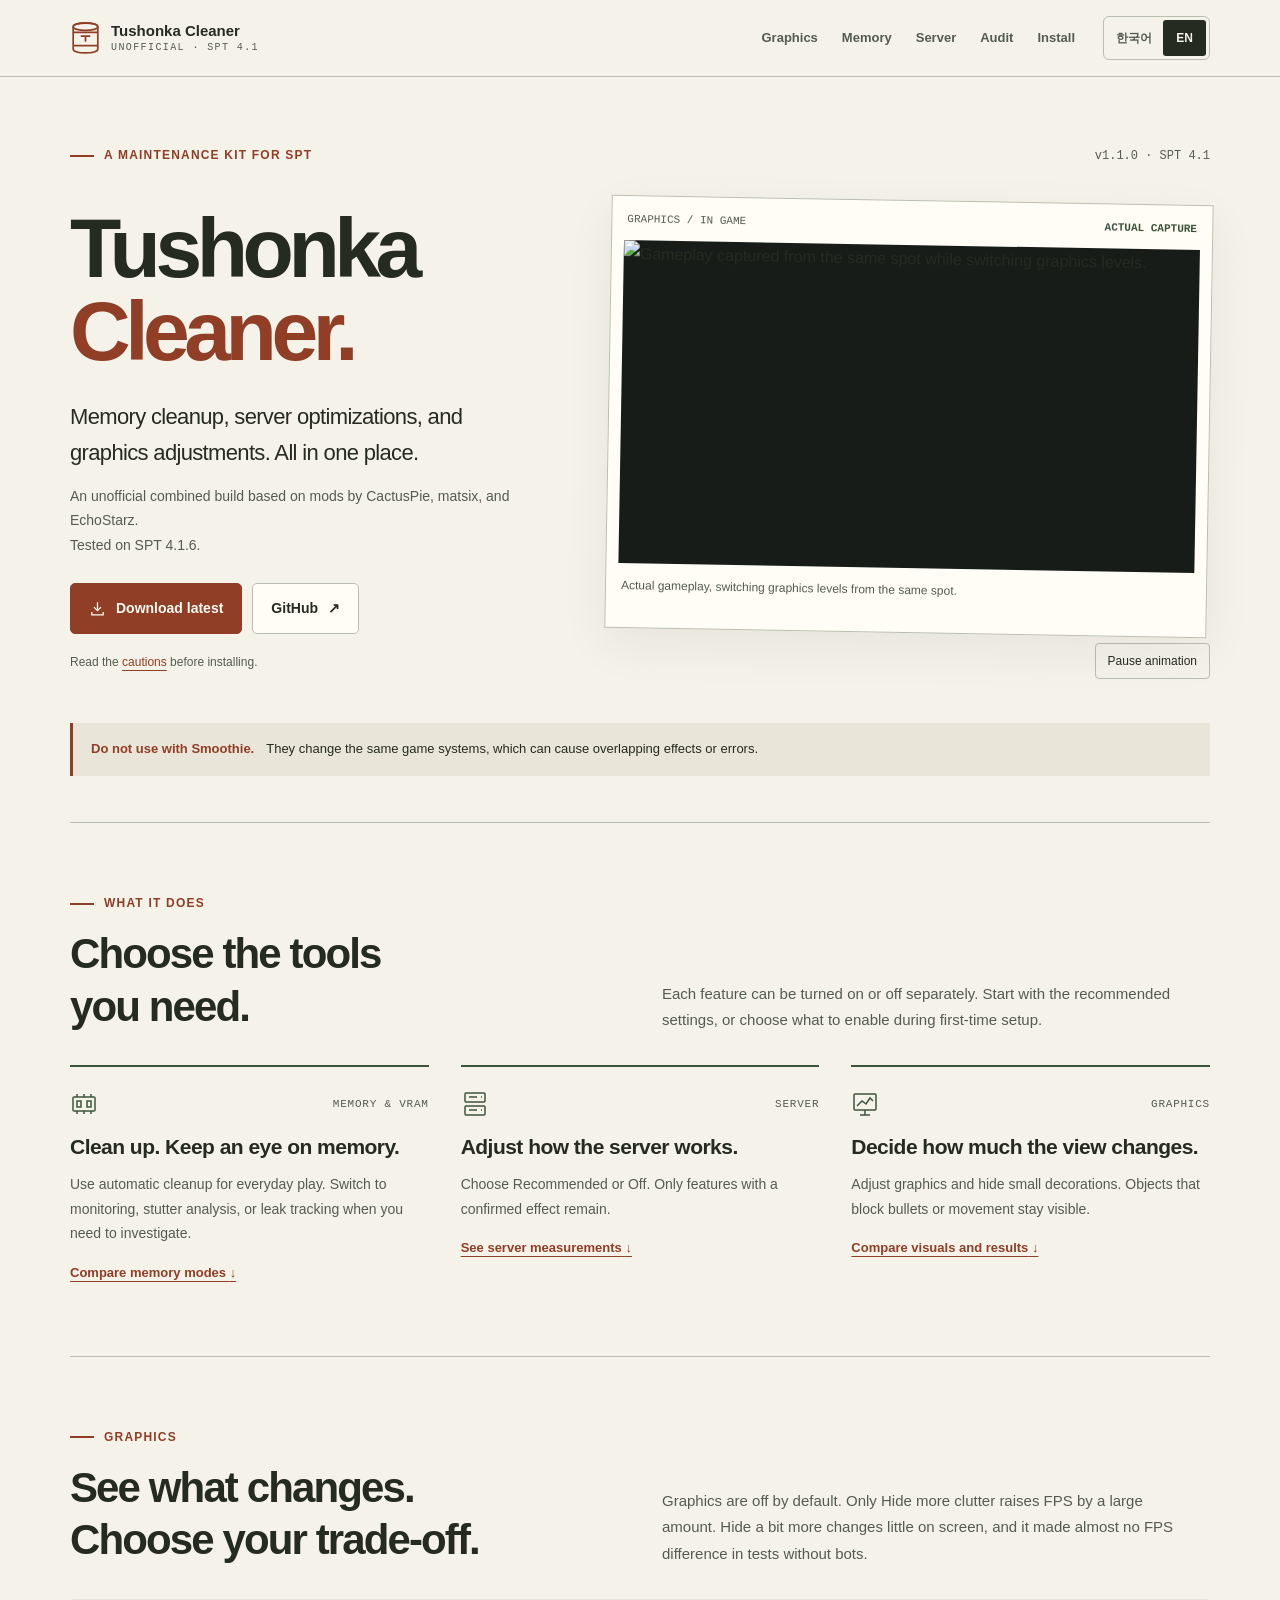
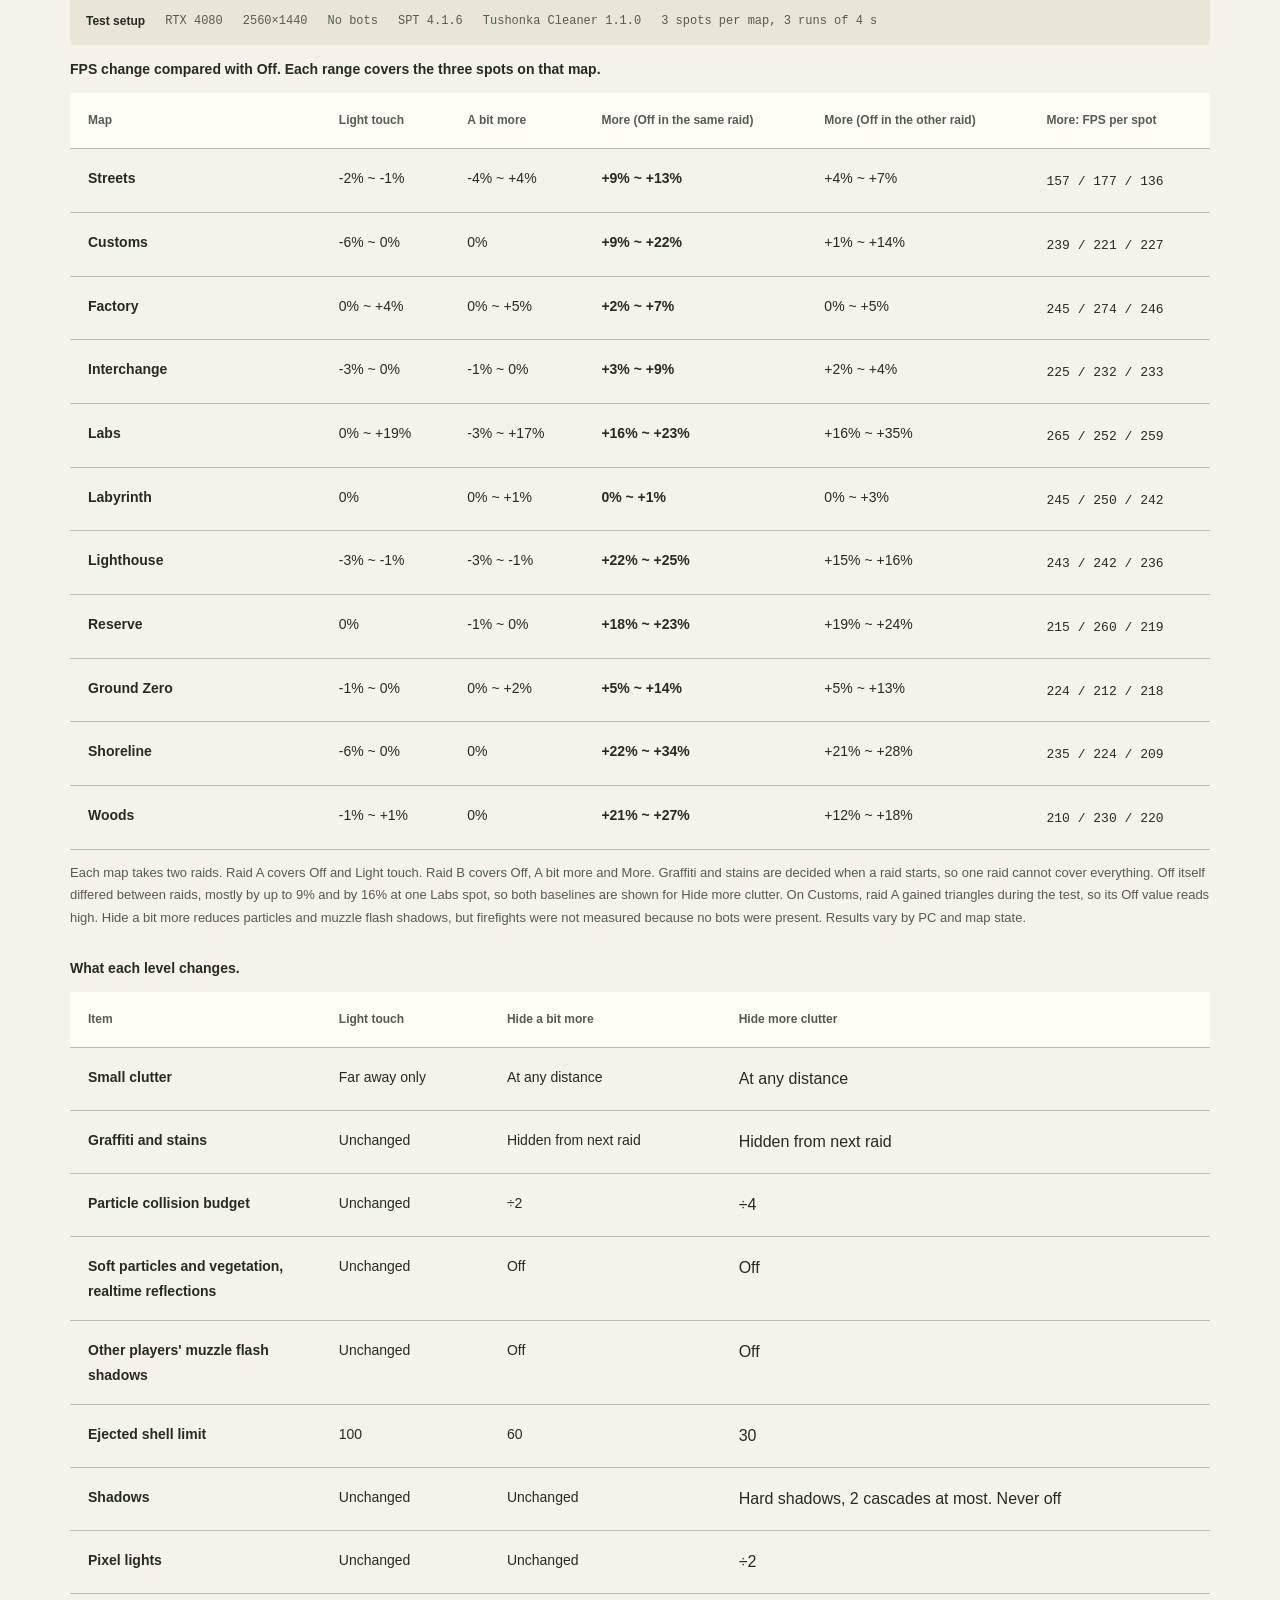
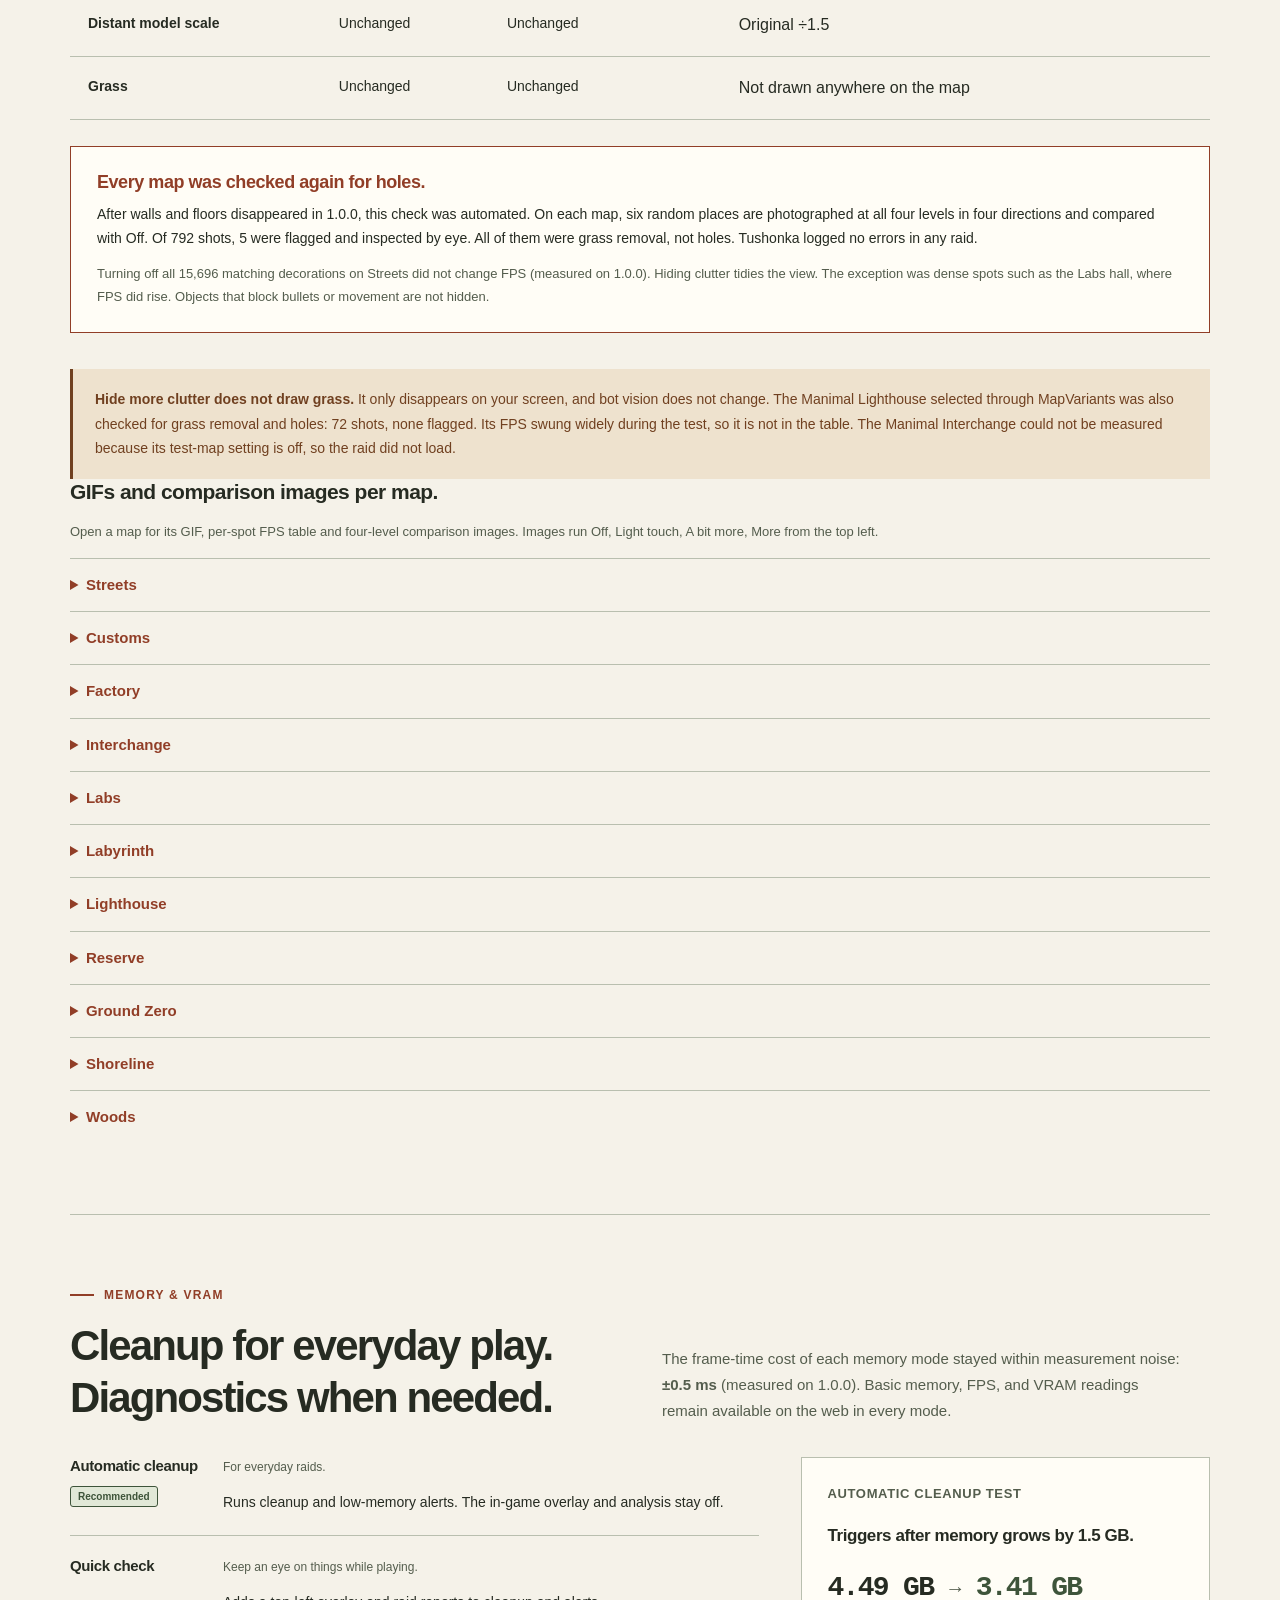
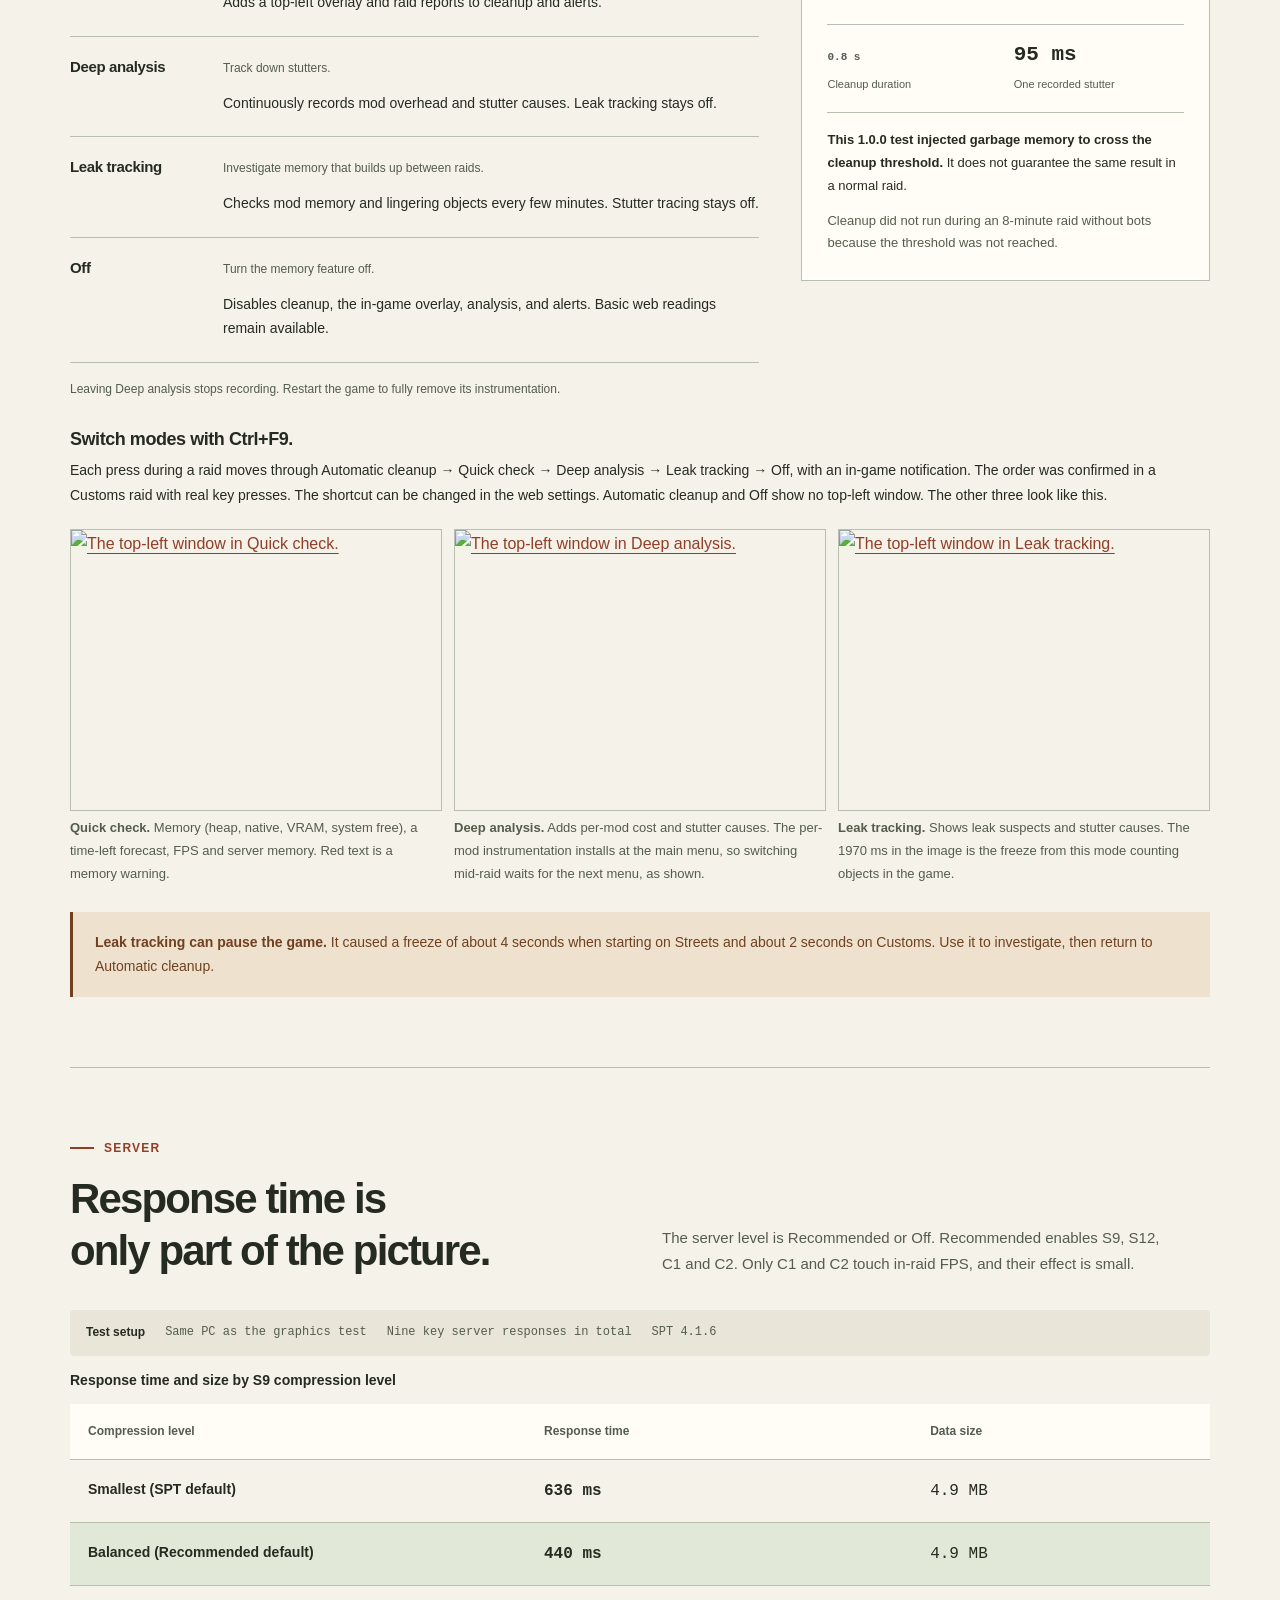
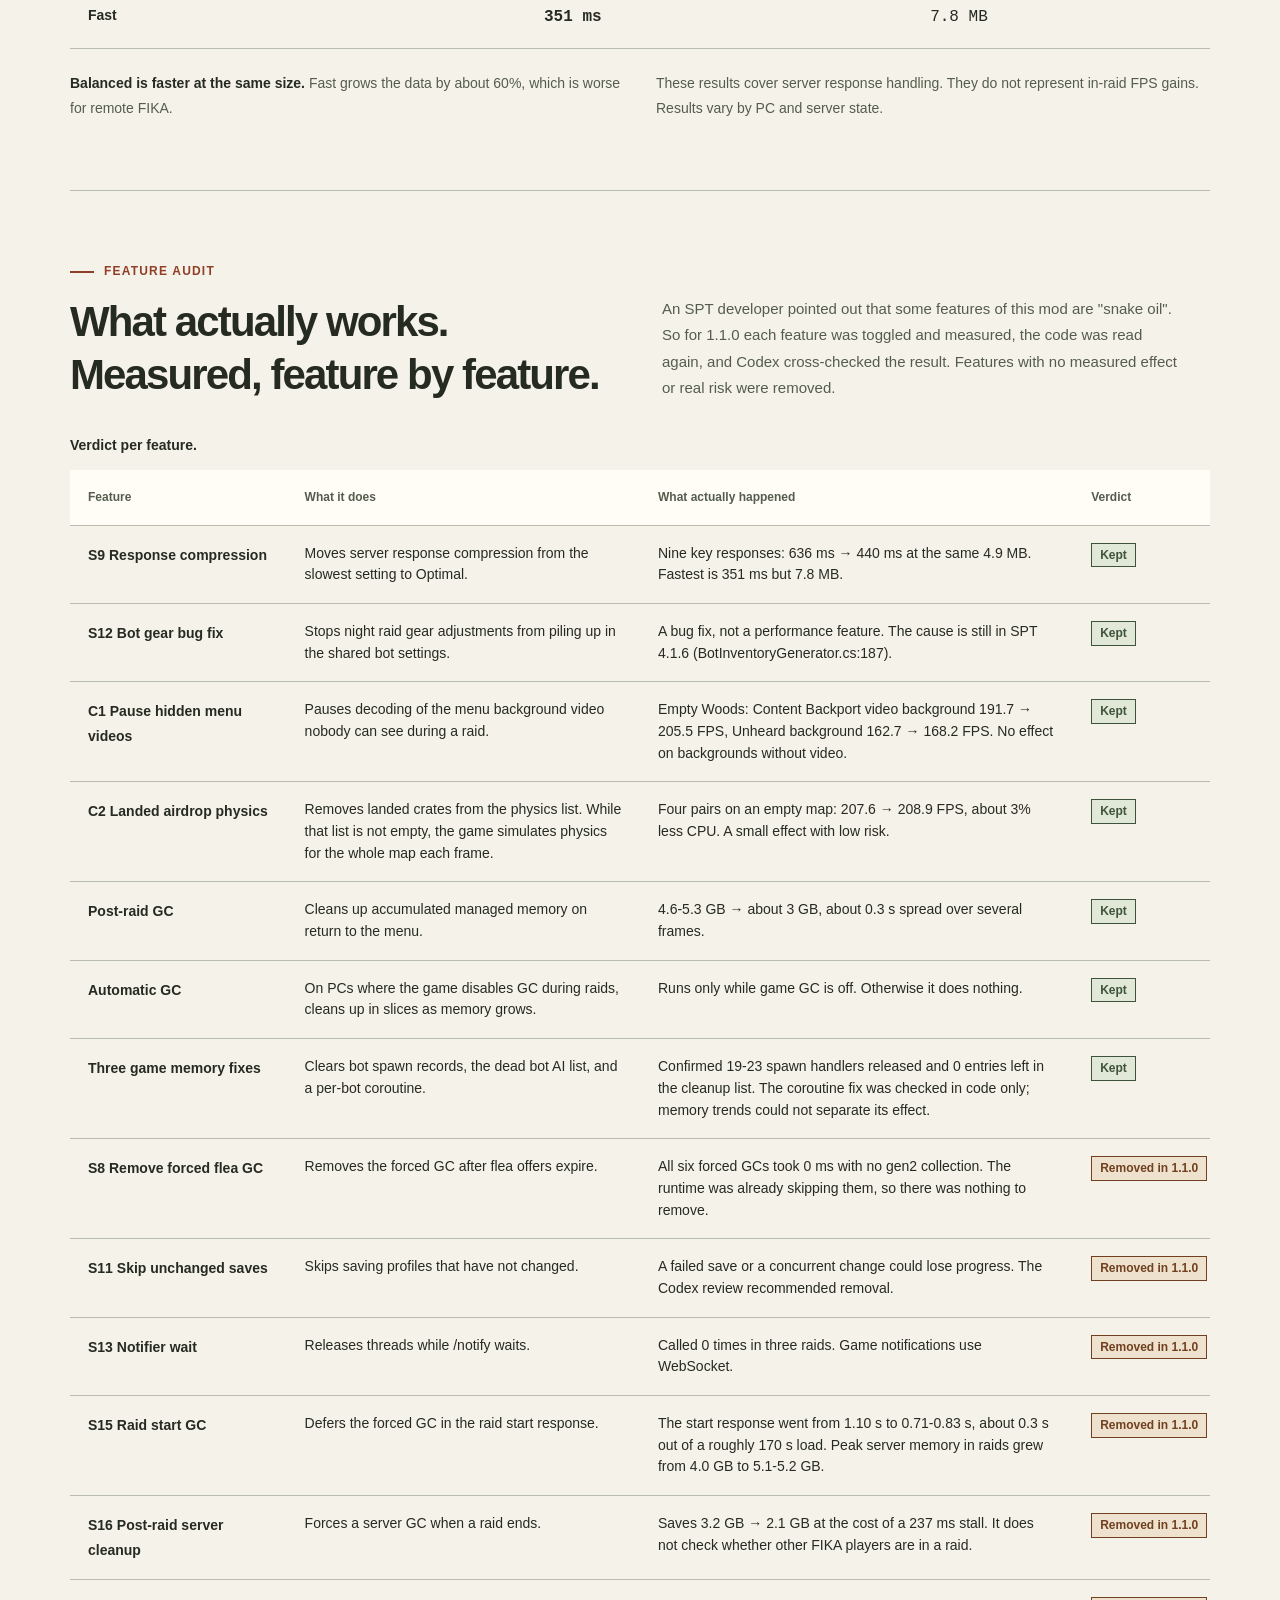
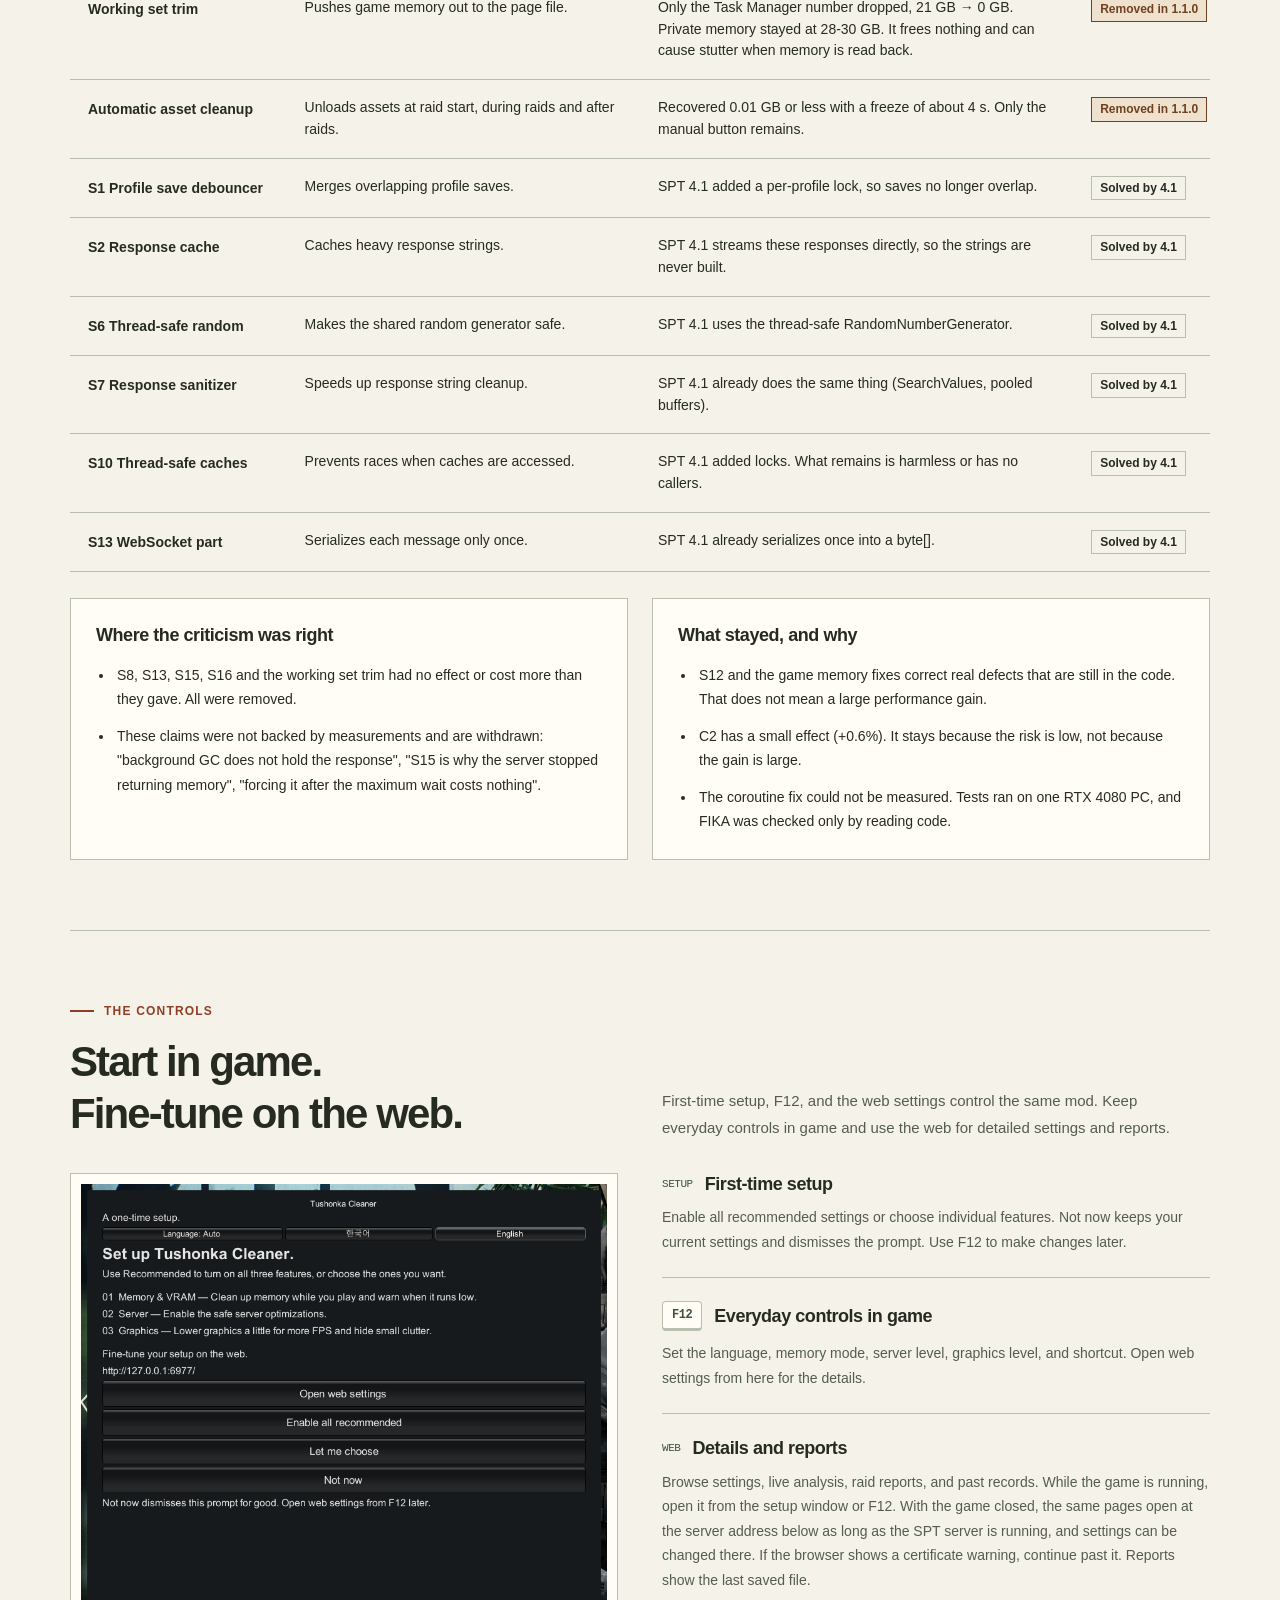
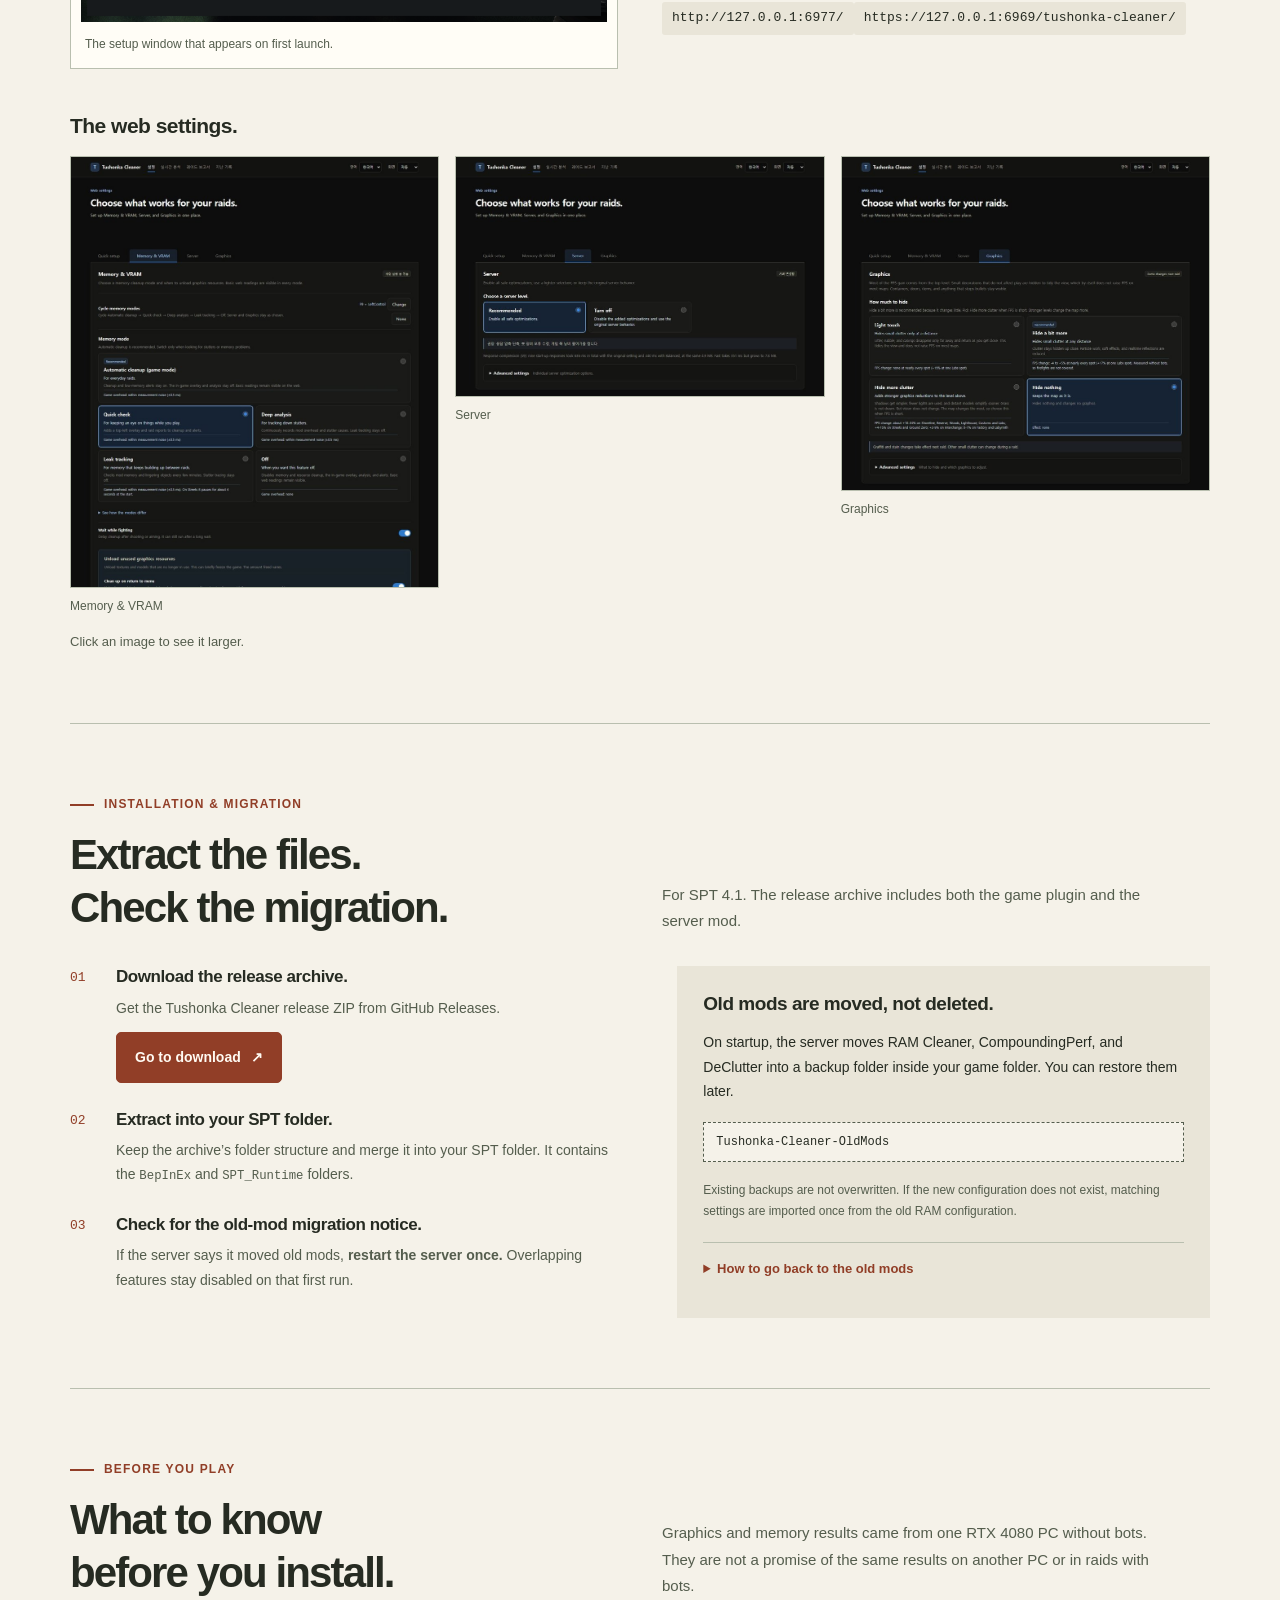
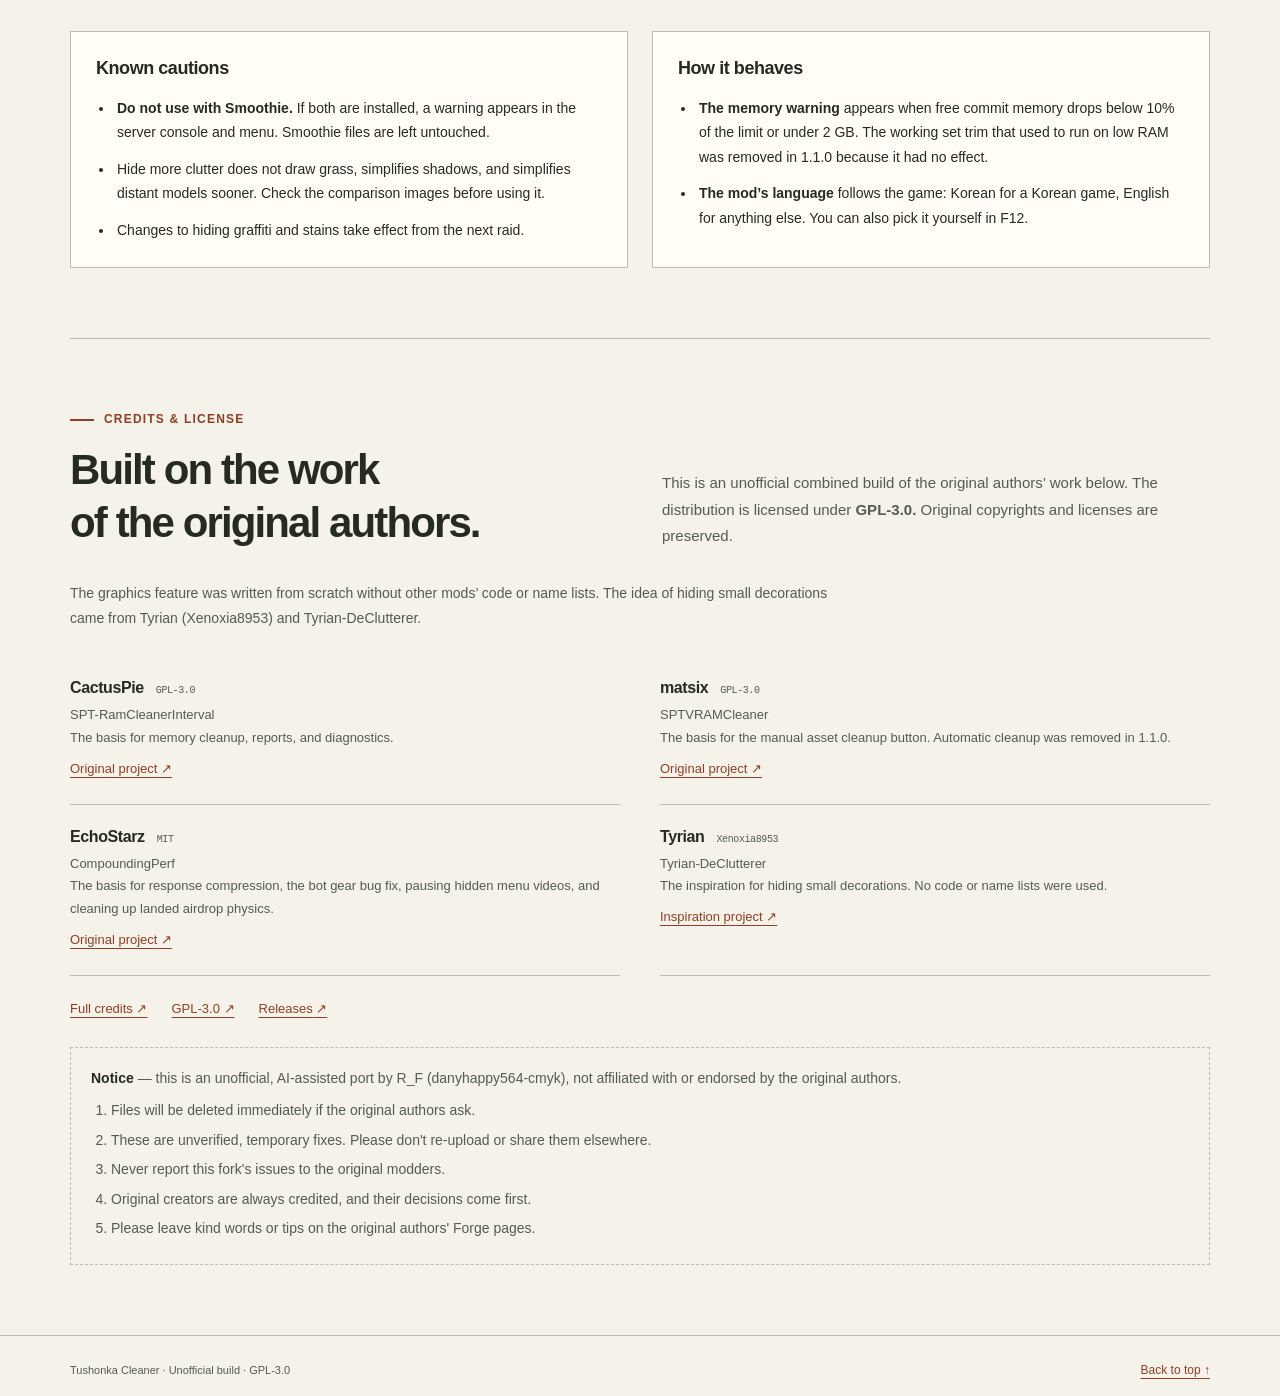
==== commit a82b0649: "1.1.0: 측정으로 기능 정리, 많이 가림 풀 끄기, 게임 꺼짐에서도 같은 웹 설정 - S8, S11, S13, S15, S16, 워킹셋 정리, 자동 에셋 정리를 뺐습니다. 측정" ====
--- a/site/index.html
+++ b/site/index.html
@@ -39,6 +39,7 @@
       <a href="#graphics"><span class="ko">그래픽</span><span class="en" lang="en">Graphics</span></a>
       <a href="#memory"><span class="ko">메모리</span><span class="en" lang="en">Memory</span></a>
       <a href="#server"><span class="ko">서버</span><span class="en" lang="en">Server</span></a>
+      <a href="#verified"><span class="ko">기능 검증</span><span class="en" lang="en">Audit</span></a>
       <a href="#install"><span class="ko">설치</span><span class="en" lang="en">Install</span></a>
     </nav>
     <div class="language-switch" role="group" aria-label="페이지 언어" data-label-ko="페이지 언어" data-label-en="Page language">
@@ -52,7 +53,7 @@
   <section class="hero wrap" id="top" aria-labelledby="hero-title">
     <div class="hero-topline">
       <p class="eyebrow"><span class="ko">SPT 관리 도구</span><span class="en" lang="en">A maintenance kit for SPT</span></p>
-      <span class="version">v1.0.1 · SPT 4.1</span>
+      <span class="version">v1.1.0 · SPT 4.1</span>
     </div>
     <div class="hero-grid">
       <div>
@@ -71,8 +72,8 @@
       <div class="hero-media">
         <figure class="media-sheet">
           <div class="sheet-heading"><span>GRAPHICS / IN GAME</span><span class="signal"><span class="ko">실제 화면</span><span class="en" lang="en">ACTUAL CAPTURE</span></span></div>
-          <img id="graphics-animation" src="img/graphics-poster.jpg" data-poster="img/graphics-poster.jpg" data-animation="img/graphics-levels.gif" width="720" height="405" fetchpriority="high" alt="같은 위치에서 그래픽 단계를 바꾸며 비교한 게임 화면입니다." data-alt-ko="같은 위치에서 그래픽 단계를 바꾸며 비교한 게임 화면입니다." data-alt-en="Gameplay captured from the same spot while switching graphics levels.">
-          <figcaption id="motion-note"><span class="ko">같은 자리에서 그래픽 단계를 바꾼 실제 화면입니다(1.0.0 기준).</span><span class="en" lang="en">Actual gameplay, switching graphics levels from the same spot (from 1.0.0).</span></figcaption>
+          <img id="graphics-animation" src="img/1.1.0/TarkovStreets-poster.jpg" data-poster="img/1.1.0/TarkovStreets-poster.jpg" data-animation="img/1.1.0/TarkovStreets.gif" width="720" height="405" fetchpriority="high" alt="같은 위치에서 그래픽 단계를 바꾸며 비교한 게임 화면입니다." data-alt-ko="같은 위치에서 그래픽 단계를 바꾸며 비교한 게임 화면입니다." data-alt-en="Gameplay captured from the same spot while switching graphics levels.">
+          <figcaption id="motion-note"><span class="ko">같은 자리에서 그래픽 단계를 바꾼 실제 화면입니다.</span><span class="en" lang="en">Actual gameplay, switching graphics levels from the same spot.</span></figcaption>
         </figure>
         <div class="media-controls"><button class="text-button" id="motion-toggle" type="button" aria-controls="graphics-animation" aria-pressed="false" hidden>GIF 재생</button></div>
       </div>
@@ -98,7 +99,7 @@
       <article class="feature">
         <div class="feature-top"><svg class="feature-icon" viewBox="0 0 28 28" fill="none" stroke="currentColor" stroke-width="1.5" aria-hidden="true"><rect x="4" y="3" width="20" height="9" rx="1"/><rect x="4" y="16" width="20" height="9" rx="1"/><path d="M8 7h8m-8 13h8m4-13h1m-1 13h1"/></svg><span class="feature-tag">SERVER</span></div>
         <h3><span class="ko">서버의 응답 처리를 조정합니다.</span><span class="en" lang="en">Adjust how the server works.</span></h3>
-        <p><span class="ko">원래 동작, 균형, 권장 중에서 고릅니다. 응답 시간과 전송 크기를 함께 비교할 수 있습니다.</span><span class="en" lang="en">Choose Off, Balanced, or Recommended. Compare response times alongside the amount of data sent.</span></p>
+        <p><span class="ko">권장과 끔 중에서 고릅니다. 측정으로 효과가 확인된 기능만 남겼습니다.</span><span class="en" lang="en">Choose Recommended or Off. Only features with a confirmed effect remain.</span></p>
         <a href="#server"><span class="ko">서버 측정값 보기</span><span class="en" lang="en">See server measurements</span> <span aria-hidden="true">↓</span></a>
       </article>
       <article class="feature">
@@ -113,62 +114,86 @@
   <section class="section wrap" id="graphics" aria-labelledby="graphics-title">
     <div class="section-heading">
       <div><p class="eyebrow">GRAPHICS</p><h2 id="graphics-title"><span class="ko">어디까지 바꿀지,<br>직접 비교합니다.</span><span class="en" lang="en">See what changes.<br>Choose your trade-off.</span></h2></div>
-      <p class="section-intro"><span class="ko">기본값은 끔, 권장은 조금 더 가림입니다. 단계를 높이면 화면도 더 달라집니다. 프레임 향상은 그래픽 조정에서 나옵니다.</span><span class="en" lang="en">Graphics are off by default. Hide a bit more is recommended. Higher levels change the look of the map more. Frame-rate gains come from the graphics adjustments.</span></p>
-    </div>
-    <div class="conditions"><strong><span class="ko">측정 조건</span><span class="en" lang="en">Test setup</span></strong><span>RTX 4080</span><span>2560×1440</span><span><span class="ko">봇 없음</span><span class="en" lang="en">No bots</span></span><span>SPT 4.1.6</span></div>
-    <table class="graphics-table" aria-describedby="graphics-note">
-      <caption><span class="ko">그래픽 단계별 프레임 시간 · 낮을수록 한 화면을 더 빨리 그립니다.</span><span class="en" lang="en">Frame time by graphics level · Lower means each frame takes less time.</span></caption>
-      <thead><tr><th scope="col"><span class="ko">그래픽 단계</span><span class="en" lang="en">Graphics level</span></th><th scope="col"><span class="ko">스트리트 (ms)</span><span class="en" lang="en">Streets (ms)</span></th><th scope="col"><span class="ko">등대 (ms)</span><span class="en" lang="en">Lighthouse (ms)</span></th><th scope="col"><span class="ko">화면 변화와 감소율</span><span class="en" lang="en">Visual change &amp; frame-time reduction</span></th></tr></thead>
-      <tbody>
-        <tr><th scope="row"><span class="ko">끔</span><span class="en" lang="en">Off</span></th><td data-column="스트리트 (ms)" data-column-ko="스트리트 (ms)" data-column-en="Streets (ms)"><span class="values">8.4 / 7.8 / 6.8</span></td><td data-column="등대 (ms)" data-column-ko="등대 (ms)" data-column-en="Lighthouse (ms)"><span class="values">5.7 / 5.2 / 5.6</span></td><td><span class="ko">원래 화면을 유지합니다.</span><span class="en" lang="en">The original view.</span></td></tr>
-        <tr><th scope="row"><span class="ko">간단하게만 가림</span><span class="en" lang="en">Light touch</span></th><td data-column="스트리트 (ms)" data-column-ko="스트리트 (ms)" data-column-en="Streets (ms)"><span class="values">8.4 / 7.9 / 6.9</span></td><td data-column="등대 (ms)" data-column-ko="등대 (ms)" data-column-en="Lighthouse (ms)"><span class="values">5.7 / 5.2 / 5.6</span></td><td><span class="ko">먼 장식만 사라집니다. 프레임은 늘지 않습니다.</span><span class="en" lang="en">Only distant clutter disappears. FPS does not increase.</span></td></tr>
-        <tr class="recommended-row"><th scope="row"><span class="ko">조금 더 가림</span><span class="en" lang="en">Hide a bit more</span> <span class="badge"><span class="ko">권장</span><span class="en" lang="en">Recommended</span></span></th><td data-column="스트리트 (ms)" data-column-ko="스트리트 (ms)" data-column-en="Streets (ms)"><span class="values">7.1 / 6.7 / 6.0</span></td><td data-column="등대 (ms)" data-column-ko="등대 (ms)" data-column-en="Lighthouse (ms)"><span class="values">5.1 / 4.6 / 5.3</span></td><td><span class="ko">파티클 계산과 부드러운 효과, 실시간 반사를 줄입니다.</span><span class="en" lang="en">Particle work, soft effects, and realtime reflections are reduced.</span><span class="reduction"><span class="ko">스트리트 12~15% · 등대 5~12% 감소</span><span class="en" lang="en">Streets −12–15% · Lighthouse −5–12%</span></span></td></tr>
-        <tr><th scope="row"><span class="ko">많이 가림</span><span class="en" lang="en">Hide more clutter</span></th><td data-column="스트리트 (ms)" data-column-ko="스트리트 (ms)" data-column-en="Streets (ms)"><span class="values">5.4 / 5.2 / 4.7</span></td><td data-column="등대 (ms)" data-column-ko="등대 (ms)" data-column-en="Lighthouse (ms)"><span class="values">5.0 / 4.7 / 5.1</span></td><td><strong class="tradeoff"><span class="ko">그림자가 단순해지고 조명 수가 줄며, 먼 모델이 더 빨리 단순해집니다.</span><span class="en" lang="en">Shadows get simpler, fewer lights are used, and distant models simplify sooner.</span></strong><span class="reduction"><span class="ko">스트리트 31~36% · 등대 9~12% 감소</span><span class="en" lang="en">Streets −31–36% · Lighthouse −9–12%</span></span></td></tr>
-      </tbody>
-    </table>
-    <p class="table-note" id="graphics-note"><span class="ko"><strong>표의 수치와 이 구역의 사진은 1.0.0 기준입니다.</strong> 1.0.1에서 벽이 뚫리던 LOD 값을 고쳐 프레임 이득이 줄어들 수 있으며, 다시 잰 뒤 갱신합니다. 각 칸은 서로 다른 세 지점의 프레임 시간(ms)입니다. 감소율은 끔 대비 프레임 시간의 감소이며, FPS 증가율이 아닙니다. PC와 맵 상태에 따라 결과가 달라집니다.</span><span class="en" lang="en"><strong>The numbers and images in this section are from 1.0.0.</strong> Version 1.0.1 fixes the LOD values that opened holes in walls, so gains may be smaller. They will be updated after re-measuring. Each cell lists frame times in milliseconds at three different spots. Percentages show a reduction in frame time compared with Off, not an FPS increase. Results vary by PC and map state.</span></p>
-    <div class="spots">
-      <figure><a href="img/spots-streets.jpg" aria-label="스트리트 측정 지점 사진 보기" data-label-ko="스트리트 측정 지점 사진 보기" data-label-en="Open the Streets test spots"><img src="img/spots-streets.jpg" width="1600" height="300" loading="lazy" decoding="async" alt="스트리트에서 프레임 시간을 잰 세 지점의 게임 화면입니다." data-alt-ko="스트리트에서 프레임 시간을 잰 세 지점의 게임 화면입니다." data-alt-en="In-game views of the three Streets spots used for the frame-time test."></a><figcaption><span class="ko">스트리트에서 잰 세 지점입니다.</span><span class="en" lang="en">The three test spots on Streets.</span></figcaption></figure>
-      <figure><a href="img/spots-lighthouse.jpg" aria-label="등대 측정 지점 사진 보기" data-label-ko="등대 측정 지점 사진 보기" data-label-en="Open the Lighthouse test spots"><img src="img/spots-lighthouse.jpg" width="1600" height="300" loading="lazy" decoding="async" alt="등대에서 프레임 시간을 잰 세 지점의 게임 화면입니다." data-alt-ko="등대에서 프레임 시간을 잰 세 지점의 게임 화면입니다." data-alt-en="In-game views of the three Lighthouse spots used for the frame-time test."></a><figcaption><span class="ko">등대에서 잰 세 지점입니다.</span><span class="en" lang="en">The three test spots on Lighthouse.</span></figcaption></figure>
-    </div>
+      <p class="section-intro"><span class="ko">기본값은 끔입니다. 프레임을 크게 올리는 단계는 많이 가림뿐입니다. 조금 더 가림은 화면 변화가 작은 대신 봇 없는 측정에서 프레임 차이가 거의 없었습니다.</span><span class="en" lang="en">Graphics are off by default. Only Hide more clutter raises FPS by a large amount. Hide a bit more changes little on screen, and it made almost no FPS difference in tests without bots.</span></p>
+    </div>
+    <div class="conditions"><strong><span class="ko">측정 조건</span><span class="en" lang="en">Test setup</span></strong><span>RTX 4080</span><span>2560×1440</span><span><span class="ko">봇 없음</span><span class="en" lang="en">No bots</span></span><span>SPT 4.1.6</span><span>Tushonka Cleaner 1.1.0</span><span><span class="ko">맵마다 3곳, 4초씩 3회</span><span class="en" lang="en">3 spots per map, 3 runs of 4 s</span></span></div>
+    <div class="table-scroll"><table class="graphics-table summary-table" aria-describedby="graphics-note">
+      <caption><span class="ko">끔과 비교한 FPS 변화입니다. 범위는 그 맵의 세 자리에서 나온 값입니다.</span><span class="en" lang="en">FPS change compared with Off. Each range covers the three spots on that map.</span></caption>
+      <thead><tr><th scope="col"><span class="ko">맵</span><span class="en" lang="en">Map</span></th><th scope="col"><span class="ko">간단하게만</span><span class="en" lang="en">Light touch</span></th><th scope="col"><span class="ko">조금 더</span><span class="en" lang="en">A bit more</span></th><th scope="col"><span class="ko">많이 (같은 판의 끔)</span><span class="en" lang="en">More (Off in the same raid)</span></th><th scope="col"><span class="ko">많이 (다른 판의 끔)</span><span class="en" lang="en">More (Off in the other raid)</span></th><th scope="col"><span class="ko">많이 FPS, 자리별</span><span class="en" lang="en">More: FPS per spot</span></th></tr></thead>
+      <tbody><tr><th scope="row"><span class="ko">스트리트</span><span class="en" lang="en">Streets</span></th><td data-column-ko="간단하게만" data-column-en="Light touch" data-column="간단하게만">-2% ~ -1%</td><td data-column-ko="조금 더" data-column-en="A bit more" data-column="조금 더">-4% ~ +4%</td><td data-column-ko="많이 (같은 판)" data-column-en="More (same raid)" data-column="많이 (같은 판)"><strong>+9% ~ +13%</strong></td><td data-column-ko="많이 (다른 판)" data-column-en="More (other raid)" data-column="많이 (다른 판)">+4% ~ +7%</td><td data-column-ko="많이 FPS" data-column-en="More FPS" data-column="많이 FPS"><span class="values">157 / 177 / 136</span></td></tr><tr><th scope="row"><span class="ko">세관</span><span class="en" lang="en">Customs</span></th><td data-column-ko="간단하게만" data-column-en="Light touch" data-column="간단하게만">-6% ~ 0%</td><td data-column-ko="조금 더" data-column-en="A bit more" data-column="조금 더">0%</td><td data-column-ko="많이 (같은 판)" data-column-en="More (same raid)" data-column="많이 (같은 판)"><strong>+9% ~ +22%</strong></td><td data-column-ko="많이 (다른 판)" data-column-en="More (other raid)" data-column="많이 (다른 판)">+1% ~ +14%</td><td data-column-ko="많이 FPS" data-column-en="More FPS" data-column="많이 FPS"><span class="values">239 / 221 / 227</span></td></tr><tr><th scope="row"><span class="ko">공장</span><span class="en" lang="en">Factory</span></th><td data-column-ko="간단하게만" data-column-en="Light touch" data-column="간단하게만">0% ~ +4%</td><td data-column-ko="조금 더" data-column-en="A bit more" data-column="조금 더">0% ~ +5%</td><td data-column-ko="많이 (같은 판)" data-column-en="More (same raid)" data-column="많이 (같은 판)"><strong>+2% ~ +7%</strong></td><td data-column-ko="많이 (다른 판)" data-column-en="More (other raid)" data-column="많이 (다른 판)">0% ~ +5%</td><td data-column-ko="많이 FPS" data-column-en="More FPS" data-column="많이 FPS"><span class="values">245 / 274 / 246</span></td></tr><tr><th scope="row"><span class="ko">인터체인지</span><span class="en" lang="en">Interchange</span></th><td data-column-ko="간단하게만" data-column-en="Light touch" data-column="간단하게만">-3% ~ 0%</td><td data-column-ko="조금 더" data-column-en="A bit more" data-column="조금 더">-1% ~ 0%</td><td data-column-ko="많이 (같은 판)" data-column-en="More (same raid)" data-column="많이 (같은 판)"><strong>+3% ~ +9%</strong></td><td data-column-ko="많이 (다른 판)" data-column-en="More (other raid)" data-column="많이 (다른 판)">+2% ~ +4%</td><td data-column-ko="많이 FPS" data-column-en="More FPS" data-column="많이 FPS"><span class="values">225 / 232 / 233</span></td></tr><tr><th scope="row"><span class="ko">연구소</span><span class="en" lang="en">Labs</span></th><td data-column-ko="간단하게만" data-column-en="Light touch" data-column="간단하게만">0% ~ +19%</td><td data-column-ko="조금 더" data-column-en="A bit more" data-column="조금 더">-3% ~ +17%</td><td data-column-ko="많이 (같은 판)" data-column-en="More (same raid)" data-column="많이 (같은 판)"><strong>+16% ~ +23%</strong></td><td data-column-ko="많이 (다른 판)" data-column-en="More (other raid)" data-column="많이 (다른 판)">+16% ~ +35%</td><td data-column-ko="많이 FPS" data-column-en="More FPS" data-column="많이 FPS"><span class="values">265 / 252 / 259</span></td></tr><tr><th scope="row"><span class="ko">미궁</span><span class="en" lang="en">Labyrinth</span></th><td data-column-ko="간단하게만" data-column-en="Light touch" data-column="간단하게만">0%</td><td data-column-ko="조금 더" data-column-en="A bit more" data-column="조금 더">0% ~ +1%</td><td data-column-ko="많이 (같은 판)" data-column-en="More (same raid)" data-column="많이 (같은 판)"><strong>0% ~ +1%</strong></td><td data-column-ko="많이 (다른 판)" data-column-en="More (other raid)" data-column="많이 (다른 판)">0% ~ +3%</td><td data-column-ko="많이 FPS" data-column-en="More FPS" data-column="많이 FPS"><span class="values">245 / 250 / 242</span></td></tr><tr><th scope="row"><span class="ko">등대</span><span class="en" lang="en">Lighthouse</span></th><td data-column-ko="간단하게만" data-column-en="Light touch" data-column="간단하게만">-3% ~ -1%</td><td data-column-ko="조금 더" data-column-en="A bit more" data-column="조금 더">-3% ~ -1%</td><td data-column-ko="많이 (같은 판)" data-column-en="More (same raid)" data-column="많이 (같은 판)"><strong>+22% ~ +25%</strong></td><td data-column-ko="많이 (다른 판)" data-column-en="More (other raid)" data-column="많이 (다른 판)">+15% ~ +16%</td><td data-column-ko="많이 FPS" data-column-en="More FPS" data-column="많이 FPS"><span class="values">243 / 242 / 236</span></td></tr><tr><th scope="row"><span class="ko">리저브</span><span class="en" lang="en">Reserve</span></th><td data-column-ko="간단하게만" data-column-en="Light touch" data-column="간단하게만">0%</td><td data-column-ko="조금 더" data-column-en="A bit more" data-column="조금 더">-1% ~ 0%</td><td data-column-ko="많이 (같은 판)" data-column-en="More (same raid)" data-column="많이 (같은 판)"><strong>+18% ~ +23%</strong></td><td data-column-ko="많이 (다른 판)" data-column-en="More (other raid)" data-column="많이 (다른 판)">+19% ~ +24%</td><td data-column-ko="많이 FPS" data-column-en="More FPS" data-column="많이 FPS"><span class="values">215 / 260 / 219</span></td></tr><tr><th scope="row"><span class="ko">그라운드 제로</span><span class="en" lang="en">Ground Zero</span></th><td data-column-ko="간단하게만" data-column-en="Light touch" data-column="간단하게만">-1% ~ 0%</td><td data-column-ko="조금 더" data-column-en="A bit more" data-column="조금 더">0% ~ +2%</td><td data-column-ko="많이 (같은 판)" data-column-en="More (same raid)" data-column="많이 (같은 판)"><strong>+5% ~ +14%</strong></td><td data-column-ko="많이 (다른 판)" data-column-en="More (other raid)" data-column="많이 (다른 판)">+5% ~ +13%</td><td data-column-ko="많이 FPS" data-column-en="More FPS" data-column="많이 FPS"><span class="values">224 / 212 / 218</span></td></tr><tr><th scope="row"><span class="ko">해안</span><span class="en" lang="en">Shoreline</span></th><td data-column-ko="간단하게만" data-column-en="Light touch" data-column="간단하게만">-6% ~ 0%</td><td data-column-ko="조금 더" data-column-en="A bit more" data-column="조금 더">0%</td><td data-column-ko="많이 (같은 판)" data-column-en="More (same raid)" data-column="많이 (같은 판)"><strong>+22% ~ +34%</strong></td><td data-column-ko="많이 (다른 판)" data-column-en="More (other raid)" data-column="많이 (다른 판)">+21% ~ +28%</td><td data-column-ko="많이 FPS" data-column-en="More FPS" data-column="많이 FPS"><span class="values">235 / 224 / 209</span></td></tr><tr><th scope="row"><span class="ko">삼림</span><span class="en" lang="en">Woods</span></th><td data-column-ko="간단하게만" data-column-en="Light touch" data-column="간단하게만">-1% ~ +1%</td><td data-column-ko="조금 더" data-column-en="A bit more" data-column="조금 더">0%</td><td data-column-ko="많이 (같은 판)" data-column-en="More (same raid)" data-column="많이 (같은 판)"><strong>+21% ~ +27%</strong></td><td data-column-ko="많이 (다른 판)" data-column-en="More (other raid)" data-column="많이 (다른 판)">+12% ~ +18%</td><td data-column-ko="많이 FPS" data-column-en="More FPS" data-column="많이 FPS"><span class="values">210 / 230 / 220</span></td></tr></tbody></table></div>
+    <p class="table-note" id="graphics-note"><span class="ko">맵마다 두 판을 잽니다. 판 A는 끔과 간단하게만, 판 B는 끔, 조금 더, 많이입니다. 낙서·얼룩은 레이드를 시작할 때 정해져 한 판에서 모두 비교할 수 없습니다. 같은 끔이어도 판에 따라 FPS가 대부분 최대 9%, 연구소 출입구 한 곳은 16% 달랐으므로 많이 가림은 두 기준을 모두 적었습니다. 세관 판 A는 측정 도중 삼각형 수가 늘어 끔 값이 높게 나왔습니다. 조금 더 가림은 파티클과 총구 화염 그림자를 줄이지만, 봇이 없어 교전 중 효과는 재지 못했습니다. PC와 맵 상태에 따라 결과가 달라집니다.</span><span class="en" lang="en">Each map takes two raids. Raid A covers Off and Light touch. Raid B covers Off, A bit more and More. Graffiti and stains are decided when a raid starts, so one raid cannot cover everything. Off itself differed between raids, mostly by up to 9% and by 16% at one Labs spot, so both baselines are shown for Hide more clutter. On Customs, raid A gained triangles during the test, so its Off value reads high. Hide a bit more reduces particles and muzzle flash shadows, but firefights were not measured because no bots were present. Results vary by PC and map state.</span></p>
+    <table class="graphics-table level-table"><caption><span class="ko">단계별로 바뀌는 값입니다.</span><span class="en" lang="en">What each level changes.</span></caption>
+      <thead><tr><th scope="col"><span class="ko">항목</span><span class="en" lang="en">Item</span></th><th scope="col"><span class="ko">간단하게만</span><span class="en" lang="en">Light touch</span></th><th scope="col"><span class="ko">조금 더</span><span class="en" lang="en">Hide a bit more</span></th><th scope="col"><span class="ko">많이</span><span class="en" lang="en">Hide more clutter</span></th></tr></thead><tbody>
+      <tr><th scope="row"><span class="ko">작은 장식</span><span class="en" lang="en">Small clutter</span></th><td><span class="ko">먼 거리만</span><span class="en" lang="en">Far away only</span></td><td><span class="ko">거리 무관</span><span class="en" lang="en">At any distance</span></td><td><span class="ko">거리 무관</span><span class="en" lang="en">At any distance</span></td></tr>
+      <tr><th scope="row"><span class="ko">낙서·얼룩</span><span class="en" lang="en">Graffiti and stains</span></th><td><span class="ko">그대로</span><span class="en" lang="en">Unchanged</span></td><td><span class="ko">다음 레이드부터 가림</span><span class="en" lang="en">Hidden from next raid</span></td><td><span class="ko">다음 레이드부터 가림</span><span class="en" lang="en">Hidden from next raid</span></td></tr>
+      <tr><th scope="row"><span class="ko">파티클 충돌 계산</span><span class="en" lang="en">Particle collision budget</span></th><td><span class="ko">그대로</span><span class="en" lang="en">Unchanged</span></td><td>÷2</td><td>÷4</td></tr>
+      <tr><th scope="row"><span class="ko">부드러운 파티클·식물, 실시간 반사</span><span class="en" lang="en">Soft particles and vegetation, realtime reflections</span></th><td><span class="ko">그대로</span><span class="en" lang="en">Unchanged</span></td><td><span class="ko">끔</span><span class="en" lang="en">Off</span></td><td><span class="ko">끔</span><span class="en" lang="en">Off</span></td></tr>
+      <tr><th scope="row"><span class="ko">다른 사람의 총구 화염 그림자</span><span class="en" lang="en">Other players' muzzle flash shadows</span></th><td><span class="ko">그대로</span><span class="en" lang="en">Unchanged</span></td><td><span class="ko">끔</span><span class="en" lang="en">Off</span></td><td><span class="ko">끔</span><span class="en" lang="en">Off</span></td></tr>
+      <tr><th scope="row"><span class="ko">튀는 탄피 상한</span><span class="en" lang="en">Ejected shell limit</span></th><td>100</td><td>60</td><td>30</td></tr>
+      <tr><th scope="row"><span class="ko">그림자</span><span class="en" lang="en">Shadows</span></th><td><span class="ko">그대로</span><span class="en" lang="en">Unchanged</span></td><td><span class="ko">그대로</span><span class="en" lang="en">Unchanged</span></td><td><span class="ko">단단한 그림자, 분할 2단계 이하. 끄지 않음</span><span class="en" lang="en">Hard shadows, 2 cascades at most. Never off</span></td></tr>
+      <tr><th scope="row"><span class="ko">픽셀 조명 수</span><span class="en" lang="en">Pixel lights</span></th><td><span class="ko">그대로</span><span class="en" lang="en">Unchanged</span></td><td><span class="ko">그대로</span><span class="en" lang="en">Unchanged</span></td><td>÷2</td></tr>
+      <tr><th scope="row"><span class="ko">먼 모델 단순화 거리</span><span class="en" lang="en">Distant model scale</span></th><td><span class="ko">그대로</span><span class="en" lang="en">Unchanged</span></td><td><span class="ko">그대로</span><span class="en" lang="en">Unchanged</span></td><td><span class="ko">원래 값 ÷1.5</span><span class="en" lang="en">Original ÷1.5</span></td></tr>
+      <tr><th scope="row"><span class="ko">풀</span><span class="en" lang="en">Grass</span></th><td><span class="ko">그대로</span><span class="en" lang="en">Unchanged</span></td><td><span class="ko">그대로</span><span class="en" lang="en">Unchanged</span></td><td><span class="ko">맵 전체에서 그리지 않음</span><span class="en" lang="en">Not drawn anywhere on the map</span></td></tr>
+      </tbody></table>
     <aside class="evidence">
-      <h3><span class="ko">장식 가리기는 화면 정리 기능입니다.</span><span class="en" lang="en">Hiding clutter cleans up the view.</span></h3>
-      <p><span class="ko">스트리트에서 규칙에 맞는 장식 <strong>15,696개</strong>를 모두 꺼도 <strong>프레임은 변하지 않았습니다.</strong> 프레임 향상은 장식 가리기가 아니라 그래픽 조정에서 나옵니다.</span><span class="en" lang="en">Turning off all <strong>15,696 matching decorations</strong> on Streets <strong>did not change FPS.</strong> The measured gains come from graphics adjustments, not from hiding clutter.</span></p>
-      <p class="detail"><span class="ko">총알이나 이동을 막는 물체는 가리지 않습니다.</span><span class="en" lang="en">Objects that block bullets or movement are not hidden.</span></p>
+      <h3><span class="ko">벽 뚫림을 전 맵에서 다시 점검했습니다.</span><span class="en" lang="en">Every map was checked again for holes.</span></h3>
+      <p><span class="ko">1.0.0에서 벽과 바닥이 사라진 뒤로 점검을 자동화했습니다. 맵마다 임의의 6곳에서 네 단계, 네 방향을 찍어 끔과 비교합니다. 전체 792장 중 5장이 표시되어 사진을 직접 보았고, 모두 풀이 사라진 정상 변화였습니다. 벽 뚫림은 없었습니다. Tushonka 오류는 모든 판에서 0건입니다.</span><span class="en" lang="en">After walls and floors disappeared in 1.0.0, this check was automated. On each map, six random places are photographed at all four levels in four directions and compared with Off. Of 792 shots, 5 were flagged and inspected by eye. All of them were grass removal, not holes. Tushonka logged no errors in any raid.</span></p>
+      <p class="detail"><span class="ko">스트리트의 규칙에 맞는 장식 15,696개를 모두 꺼도 프레임은 변하지 않았습니다(1.0.0 측정). 장식 가리기는 화면 정리 기능입니다. 연구소 복도처럼 장식과 재질이 밀집한 곳만 예외로 프레임이 올랐습니다. 총알이나 이동을 막는 물체는 가리지 않습니다.</span><span class="en" lang="en">Turning off all 15,696 matching decorations on Streets did not change FPS (measured on 1.0.0). Hiding clutter tidies the view. The exception was dense spots such as the Labs hall, where FPS did rise. Objects that block bullets or movement are not hidden.</span></p>
     </aside>
-    <div class="gallery-header">
-      <h3><span class="ko">화면을 비교합니다.</span><span class="en" lang="en">Compare the view.</span></h3>
-      <div id="scene-controls" class="scene-controls" role="group" aria-label="비교 장면" data-label-ko="비교 장면" data-label-en="Comparison scene" hidden>
-        <button type="button" data-scene="street" aria-controls="scene-street" aria-pressed="true"><span class="ko">거리</span><span class="en" lang="en">Street</span></button>
-        <button type="button" data-scene="roof" aria-controls="scene-roof" aria-pressed="false"><span class="ko">옥상</span><span class="en" lang="en">Rooftop</span></button>
-        <button type="button" data-scene="indoor" aria-controls="scene-indoor" aria-pressed="false"><span class="ko">실내</span><span class="en" lang="en">Indoors</span></button>
-      </div>
-    </div>
-    <figure class="comparison" id="scene-street" data-scene-panel="street">
-      <a href="img/graphics-street.jpg" aria-label="거리 비교 사진 원본 보기" data-label-ko="거리 비교 사진 원본 보기" data-label-en="Open the full-size street comparison"><img src="img/graphics-street.jpg" width="1600" height="900" loading="lazy" decoding="async" alt="거리의 네 단계 비교입니다. 왼쪽 위는 끔, 오른쪽 위는 간단하게만 가림, 왼쪽 아래는 조금 더 가림, 오른쪽 아래는 많이 가림입니다." data-alt-ko="거리의 네 단계 비교입니다. 왼쪽 위는 끔, 오른쪽 위는 간단하게만 가림, 왼쪽 아래는 조금 더 가림, 오른쪽 아래는 많이 가림입니다." data-alt-en="Street comparison: Off at top left, Light touch at top right, Hide a bit more at bottom left, and Hide more clutter at bottom right."></a>
-      <figcaption><span><span class="ko">거리 · 같은 자리의 네 단계입니다.</span><span class="en" lang="en">Street · All four levels from the same spot.</span></span><span class="enlarge"><span class="ko">사진을 누르면 원본을 봅니다 ↗</span><span class="en" lang="en">Click the image for full size ↗</span></span></figcaption>
-    </figure>
-    <figure class="comparison" id="scene-roof" data-scene-panel="roof">
-      <a href="img/graphics-roof.jpg" aria-label="옥상 비교 사진 원본 보기" data-label-ko="옥상 비교 사진 원본 보기" data-label-en="Open the full-size rooftop comparison"><img src="img/graphics-roof.jpg" width="1600" height="900" loading="lazy" decoding="async" alt="옥상의 네 단계 비교입니다. 왼쪽 위는 끔, 오른쪽 위는 간단하게만 가림, 왼쪽 아래는 조금 더 가림, 오른쪽 아래는 많이 가림입니다." data-alt-ko="옥상의 네 단계 비교입니다. 왼쪽 위는 끔, 오른쪽 위는 간단하게만 가림, 왼쪽 아래는 조금 더 가림, 오른쪽 아래는 많이 가림입니다." data-alt-en="Rooftop comparison: Off at top left, Light touch at top right, Hide a bit more at bottom left, and Hide more clutter at bottom right."></a>
-      <figcaption><span><span class="ko">옥상 · 같은 자리의 네 단계입니다.</span><span class="en" lang="en">Rooftop · All four levels from the same spot.</span></span><span class="enlarge"><span class="ko">사진을 누르면 원본을 봅니다 ↗</span><span class="en" lang="en">Click the image for full size ↗</span></span></figcaption>
-    </figure>
-    <figure class="comparison" id="scene-indoor" data-scene-panel="indoor">
-      <a href="img/graphics-indoor.jpg" aria-label="실내 비교 사진 원본 보기" data-label-ko="실내 비교 사진 원본 보기" data-label-en="Open the full-size indoor comparison"><img src="img/graphics-indoor.jpg" width="1600" height="900" loading="lazy" decoding="async" alt="실내의 네 단계 비교입니다. 왼쪽 위는 끔, 오른쪽 위는 간단하게만 가림, 왼쪽 아래는 조금 더 가림, 오른쪽 아래는 많이 가림입니다." data-alt-ko="실내의 네 단계 비교입니다. 왼쪽 위는 끔, 오른쪽 위는 간단하게만 가림, 왼쪽 아래는 조금 더 가림, 오른쪽 아래는 많이 가림입니다." data-alt-en="Indoor comparison: Off at top left, Light touch at top right, Hide a bit more at bottom left, and Hide more clutter at bottom right."></a>
-      <figcaption><span><span class="ko">실내 · 같은 자리의 네 단계입니다.</span><span class="en" lang="en">Indoors · All four levels from the same spot.</span></span><span class="enlarge"><span class="ko">사진을 누르면 원본을 봅니다 ↗</span><span class="en" lang="en">Click the image for full size ↗</span></span></figcaption>
-    </figure>
-    <div class="quad-key" aria-label="사진 안 단계 위치" data-label-ko="사진 안 단계 위치" data-label-en="Layout of the comparison images">
-      <div><small><span class="ko">왼쪽 위</span><span class="en" lang="en">TOP LEFT</span></small><span class="ko">끔</span><span class="en" lang="en">Off</span></div>
-      <div><small><span class="ko">오른쪽 위</span><span class="en" lang="en">TOP RIGHT</span></small><span class="ko">간단하게만 가림</span><span class="en" lang="en">Light touch</span></div>
-      <div><small><span class="ko">왼쪽 아래</span><span class="en" lang="en">BOTTOM LEFT</span></small><span class="ko">조금 더 가림 · 권장</span><span class="en" lang="en">Hide a bit more · Recommended</span></div>
-      <div><small><span class="ko">오른쪽 아래</span><span class="en" lang="en">BOTTOM RIGHT</span></small><span class="ko">많이 가림</span><span class="en" lang="en">Hide more clutter</span></div>
-    </div>
-    <p class="gallery-note"><span class="ko">표는 세 지점의 측정 기록이며, 사진은 단계별 화면 차이를 보여 줍니다.</span><span class="en" lang="en">The table records measurements from three spots. The images show the visual differences between levels.</span></p>
+    <aside class="inline-note"><span class="ko"><strong>많이 가림은 맵의 풀을 그리지 않습니다.</strong> 내 화면에서만 사라지고 봇의 시야 계산은 바뀌지 않습니다. MapVariants로 고르는 Manimal 등대도 풀 제거와 벽 뚫림을 72장 점검했고 표시는 0건입니다. 이 맵은 로딩이 측정 중에도 이어져 FPS가 크게 흔들렸으므로 표에는 넣지 않았습니다. Manimal 인터체인지는 시험용 맵 설정이 꺼져 있어 레이드에 들어가지 못해 재지 못했습니다.</span><span class="en" lang="en"><strong>Hide more clutter does not draw grass.</strong> It only disappears on your screen, and bot vision does not change. The Manimal Lighthouse selected through MapVariants was also checked for grass removal and holes: 72 shots, none flagged. Its FPS swung widely during the test, so it is not in the table. The Manimal Interchange could not be measured because its test-map setting is off, so the raid did not load.</span></aside>
+    <div class="gallery-header"><h3><span class="ko">맵별 GIF와 비교 사진입니다.</span><span class="en" lang="en">GIFs and comparison images per map.</span></h3></div>
+    <p class="gallery-note"><span class="ko">맵을 누르면 GIF, 자리별 FPS 표, 네 단계 비교 사진이 열립니다. 사진은 왼쪽 위부터 끔, 간단하게만, 조금 더, 많이 순서입니다.</span><span class="en" lang="en">Open a map for its GIF, per-spot FPS table and four-level comparison images. Images run Off, Light touch, A bit more, More from the top left.</span></p>
+    <div class="map-list"><details class="map-detail"><summary><span class="ko">스트리트</span><span class="en" lang="en">Streets</span></summary>
+      <img class="map-gif" src="img/1.1.0/TarkovStreets.gif" width="720" height="405" loading="lazy" decoding="async" alt="스트리트에서 그래픽 단계를 바꾸며 찍은 GIF입니다. 왼쪽 위 표에 단계별 FPS, 1% 저점, 프레임 시간, 삼각형 수, 배치 수가 있습니다.">
+      <div class="table-scroll"><table class="map-table"><thead><tr><th scope="col"><span class="ko">자리</span><span class="en" lang="en">Spot</span></th><th scope="col"><span class="ko">끔 (판 A)</span><span class="en" lang="en">Off (raid A)</span></th><th scope="col"><span class="ko">간단 (판 A)</span><span class="en" lang="en">Light (raid A)</span></th><th scope="col"><span class="ko">끔 (판 B)</span><span class="en" lang="en">Off (raid B)</span></th><th scope="col"><span class="ko">조금 (판 B)</span><span class="en" lang="en">A bit (raid B)</span></th><th scope="col"><span class="ko">많이 (판 B)</span><span class="en" lang="en">More (raid B)</span></th><th scope="col"><span class="ko">삼각형 (백만) 끔 → 많이</span><span class="en" lang="en">Triangles (M) Off → More</span></th></tr></thead><tbody><tr><th scope="row"><span class="ko">거리</span><span class="en" lang="en">Street</span></th><td>146<small>101</small></td><td>143<small>108</small></td><td>139<small>89</small></td><td>134<small>84</small></td><td>157<small>117</small></td><td>1.73 → 1.37</td></tr><tr><th scope="row"><span class="ko">쓰레기 더미</span><span class="en" lang="en">Litter</span></th><td>170<small>135</small></td><td>168<small>111</small></td><td>161<small>127</small></td><td>164<small>125</small></td><td>177<small>125</small></td><td>1.39 → 1.18</td></tr><tr><th scope="row"><span class="ko">실내</span><span class="en" lang="en">Indoors</span></th><td>130<small>106</small></td><td>129<small>101</small></td><td>123<small>95</small></td><td>128<small>102</small></td><td>136<small>107</small></td><td>1.52 → 1.29</td></tr></tbody></table></div>
+      <p class="table-note"><span class="ko">칸의 큰 숫자는 평균 FPS, 작은 숫자는 1% 저점입니다.</span><span class="en" lang="en">Large numbers are average FPS. Small numbers are 1% lows.</span> <span class="ko">벽 뚫림 자동 점검 72장, 표시 0건.</span><span class="en" lang="en">Automatic hole check: 72 shots, 0 flagged.</span></p>
+      <div class="map-compare"><a href="img/1.1.0/TarkovStreets-street.jpg"><img src="img/1.1.0/TarkovStreets-street.jpg" width="1280" height="720" loading="lazy" decoding="async" alt="스트리트 거리 네 단계 비교 사진입니다."></a><a href="img/1.1.0/TarkovStreets-trash.jpg"><img src="img/1.1.0/TarkovStreets-trash.jpg" width="1280" height="720" loading="lazy" decoding="async" alt="스트리트 쓰레기 더미 네 단계 비교 사진입니다."></a><a href="img/1.1.0/TarkovStreets-indoor.jpg"><img src="img/1.1.0/TarkovStreets-indoor.jpg" width="1280" height="720" loading="lazy" decoding="async" alt="스트리트 실내 네 단계 비교 사진입니다."></a></div></details><details class="map-detail"><summary><span class="ko">세관</span><span class="en" lang="en">Customs</span></summary>
+      <img class="map-gif" src="img/1.1.0/bigmap.gif" width="720" height="405" loading="lazy" decoding="async" alt="세관에서 그래픽 단계를 바꾸며 찍은 GIF입니다. 왼쪽 위 표에 단계별 FPS, 1% 저점, 프레임 시간, 삼각형 수, 배치 수가 있습니다.">
+      <div class="table-scroll"><table class="map-table"><thead><tr><th scope="col"><span class="ko">자리</span><span class="en" lang="en">Spot</span></th><th scope="col"><span class="ko">끔 (판 A)</span><span class="en" lang="en">Off (raid A)</span></th><th scope="col"><span class="ko">간단 (판 A)</span><span class="en" lang="en">Light (raid A)</span></th><th scope="col"><span class="ko">끔 (판 B)</span><span class="en" lang="en">Off (raid B)</span></th><th scope="col"><span class="ko">조금 (판 B)</span><span class="en" lang="en">A bit (raid B)</span></th><th scope="col"><span class="ko">많이 (판 B)</span><span class="en" lang="en">More (raid B)</span></th><th scope="col"><span class="ko">삼각형 (백만) 끔 → 많이</span><span class="en" lang="en">Triangles (M) Off → More</span></th></tr></thead><tbody><tr><th scope="row"><span class="ko">도로</span><span class="en" lang="en">Road</span></th><td>209<small>173</small></td><td>208<small>181</small></td><td>196<small>156</small></td><td>195<small>174</small></td><td>239<small>186</small></td><td>2.51 → 2.02</td></tr><tr><th scope="row"><span class="ko">마당</span><span class="en" lang="en">Yard</span></th><td>219<small>161</small></td><td>219<small>173</small></td><td>201<small>141</small></td><td>201<small>144</small></td><td>221<small>134</small></td><td>2.00 → 1.81</td></tr><tr><th scope="row"><span class="ko">실내</span><span class="en" lang="en">Indoors</span></th><td>204<small>183</small></td><td>192<small>166</small></td><td>194<small>162</small></td><td>194<small>172</small></td><td>227<small>190</small></td><td>2.27 → 2.13</td></tr></tbody></table></div>
+      <p class="table-note"><span class="ko">칸의 큰 숫자는 평균 FPS, 작은 숫자는 1% 저점입니다.</span><span class="en" lang="en">Large numbers are average FPS. Small numbers are 1% lows.</span> <span class="ko">벽 뚫림 자동 점검 72장, 표시 0건.</span><span class="en" lang="en">Automatic hole check: 72 shots, 0 flagged.</span></p>
+      <div class="map-compare"><a href="img/1.1.0/bigmap-road.jpg"><img src="img/1.1.0/bigmap-road.jpg" width="1280" height="720" loading="lazy" decoding="async" alt="세관 도로 네 단계 비교 사진입니다."></a><a href="img/1.1.0/bigmap-yard.jpg"><img src="img/1.1.0/bigmap-yard.jpg" width="1280" height="720" loading="lazy" decoding="async" alt="세관 마당 네 단계 비교 사진입니다."></a><a href="img/1.1.0/bigmap-indoor.jpg"><img src="img/1.1.0/bigmap-indoor.jpg" width="1280" height="720" loading="lazy" decoding="async" alt="세관 실내 네 단계 비교 사진입니다."></a></div></details><details class="map-detail"><summary><span class="ko">공장</span><span class="en" lang="en">Factory</span></summary>
+      <img class="map-gif" src="img/1.1.0/factory4_day-original.gif" width="720" height="405" loading="lazy" decoding="async" alt="공장에서 그래픽 단계를 바꾸며 찍은 GIF입니다. 왼쪽 위 표에 단계별 FPS, 1% 저점, 프레임 시간, 삼각형 수, 배치 수가 있습니다.">
+      <div class="table-scroll"><table class="map-table"><thead><tr><th scope="col"><span class="ko">자리</span><span class="en" lang="en">Spot</span></th><th scope="col"><span class="ko">끔 (판 A)</span><span class="en" lang="en">Off (raid A)</span></th><th scope="col"><span class="ko">간단 (판 A)</span><span class="en" lang="en">Light (raid A)</span></th><th scope="col"><span class="ko">끔 (판 B)</span><span class="en" lang="en">Off (raid B)</span></th><th scope="col"><span class="ko">조금 (판 B)</span><span class="en" lang="en">A bit (raid B)</span></th><th scope="col"><span class="ko">많이 (판 B)</span><span class="en" lang="en">More (raid B)</span></th><th scope="col"><span class="ko">삼각형 (백만) 끔 → 많이</span><span class="en" lang="en">Triangles (M) Off → More</span></th></tr></thead><tbody><tr><th scope="row"><span class="ko">복도</span><span class="en" lang="en">Hall</span></th><td>245<small>186</small></td><td>246<small>214</small></td><td>240<small>183</small></td><td>240<small>216</small></td><td>245<small>217</small></td><td>2.63 → 2.40</td></tr><tr><th scope="row"><span class="ko">마당</span><span class="en" lang="en">Yard</span></th><td>274<small>227</small></td><td>273<small>208</small></td><td>269<small>241</small></td><td>268<small>199</small></td><td>274<small>218</small></td><td>1.66 → 1.49</td></tr><tr><th scope="row"><span class="ko">실내</span><span class="en" lang="en">Indoors</span></th><td>235<small>46</small></td><td>245<small>182</small></td><td>231<small>46</small></td><td>242<small>218</small></td><td>246<small>198</small></td><td>2.60 → 2.42</td></tr></tbody></table></div>
+      <p class="table-note"><span class="ko">칸의 큰 숫자는 평균 FPS, 작은 숫자는 1% 저점입니다.</span><span class="en" lang="en">Large numbers are average FPS. Small numbers are 1% lows.</span> <span class="ko">벽 뚫림 자동 점검 72장, 표시 0건.</span><span class="en" lang="en">Automatic hole check: 72 shots, 0 flagged.</span></p>
+      <div class="map-compare"><a href="img/1.1.0/factory4_day-original-hall.jpg"><img src="img/1.1.0/factory4_day-original-hall.jpg" width="1280" height="720" loading="lazy" decoding="async" alt="공장 복도 네 단계 비교 사진입니다."></a><a href="img/1.1.0/factory4_day-original-yard.jpg"><img src="img/1.1.0/factory4_day-original-yard.jpg" width="1280" height="720" loading="lazy" decoding="async" alt="공장 마당 네 단계 비교 사진입니다."></a><a href="img/1.1.0/factory4_day-original-indoor.jpg"><img src="img/1.1.0/factory4_day-original-indoor.jpg" width="1280" height="720" loading="lazy" decoding="async" alt="공장 실내 네 단계 비교 사진입니다."></a></div></details><details class="map-detail"><summary><span class="ko">인터체인지</span><span class="en" lang="en">Interchange</span></summary>
+      <img class="map-gif" src="img/1.1.0/Interchange-original.gif" width="720" height="405" loading="lazy" decoding="async" alt="인터체인지에서 그래픽 단계를 바꾸며 찍은 GIF입니다. 왼쪽 위 표에 단계별 FPS, 1% 저점, 프레임 시간, 삼각형 수, 배치 수가 있습니다.">
+      <div class="table-scroll"><table class="map-table"><thead><tr><th scope="col"><span class="ko">자리</span><span class="en" lang="en">Spot</span></th><th scope="col"><span class="ko">끔 (판 A)</span><span class="en" lang="en">Off (raid A)</span></th><th scope="col"><span class="ko">간단 (판 A)</span><span class="en" lang="en">Light (raid A)</span></th><th scope="col"><span class="ko">끔 (판 B)</span><span class="en" lang="en">Off (raid B)</span></th><th scope="col"><span class="ko">조금 (판 B)</span><span class="en" lang="en">A bit (raid B)</span></th><th scope="col"><span class="ko">많이 (판 B)</span><span class="en" lang="en">More (raid B)</span></th><th scope="col"><span class="ko">삼각형 (백만) 끔 → 많이</span><span class="en" lang="en">Triangles (M) Off → More</span></th></tr></thead><tbody><tr><th scope="row"><span class="ko">풀밭</span><span class="en" lang="en">Grass</span></th><td>218<small>164</small></td><td>211<small>185</small></td><td>206<small>173</small></td><td>204<small>178</small></td><td>225<small>200</small></td><td>1.56 → 1.35</td></tr><tr><th scope="row"><span class="ko">천막</span><span class="en" lang="en">Tents</span></th><td>223<small>189</small></td><td>221<small>195</small></td><td>216<small>181</small></td><td>216<small>189</small></td><td>232<small>196</small></td><td>2.35 → 1.99</td></tr><tr><th scope="row"><span class="ko">상점</span><span class="en" lang="en">Shop</span></th><td>228<small>176</small></td><td>229<small>178</small></td><td>227<small>179</small></td><td>227<small>172</small></td><td>233<small>179</small></td><td>1.70 → 1.54</td></tr></tbody></table></div>
+      <p class="table-note"><span class="ko">칸의 큰 숫자는 평균 FPS, 작은 숫자는 1% 저점입니다.</span><span class="en" lang="en">Large numbers are average FPS. Small numbers are 1% lows.</span> <span class="ko">벽 뚫림 자동 점검 72장, 표시 2건.</span><span class="en" lang="en">Automatic hole check: 72 shots, 2 flagged.</span></p>
+      <div class="map-compare"><a href="img/1.1.0/Interchange-original-grass.jpg"><img src="img/1.1.0/Interchange-original-grass.jpg" width="1280" height="720" loading="lazy" decoding="async" alt="인터체인지 풀밭 네 단계 비교 사진입니다."></a><a href="img/1.1.0/Interchange-original-tents.jpg"><img src="img/1.1.0/Interchange-original-tents.jpg" width="1280" height="720" loading="lazy" decoding="async" alt="인터체인지 천막 네 단계 비교 사진입니다."></a><a href="img/1.1.0/Interchange-original-shop.jpg"><img src="img/1.1.0/Interchange-original-shop.jpg" width="1280" height="720" loading="lazy" decoding="async" alt="인터체인지 상점 네 단계 비교 사진입니다."></a></div></details><details class="map-detail"><summary><span class="ko">연구소</span><span class="en" lang="en">Labs</span></summary>
+      <img class="map-gif" src="img/1.1.0/laboratory.gif" width="720" height="405" loading="lazy" decoding="async" alt="연구소에서 그래픽 단계를 바꾸며 찍은 GIF입니다. 왼쪽 위 표에 단계별 FPS, 1% 저점, 프레임 시간, 삼각형 수, 배치 수가 있습니다.">
+      <div class="table-scroll"><table class="map-table"><thead><tr><th scope="col"><span class="ko">자리</span><span class="en" lang="en">Spot</span></th><th scope="col"><span class="ko">끔 (판 A)</span><span class="en" lang="en">Off (raid A)</span></th><th scope="col"><span class="ko">간단 (판 A)</span><span class="en" lang="en">Light (raid A)</span></th><th scope="col"><span class="ko">끔 (판 B)</span><span class="en" lang="en">Off (raid B)</span></th><th scope="col"><span class="ko">조금 (판 B)</span><span class="en" lang="en">A bit (raid B)</span></th><th scope="col"><span class="ko">많이 (판 B)</span><span class="en" lang="en">More (raid B)</span></th><th scope="col"><span class="ko">삼각형 (백만) 끔 → 많이</span><span class="en" lang="en">Triangles (M) Off → More</span></th></tr></thead><tbody><tr><th scope="row"><span class="ko">복도</span><span class="en" lang="en">Hall</span></th><td>209<small>144</small></td><td>248<small>185</small></td><td>215<small>53</small></td><td>252<small>173</small></td><td>265<small>187</small></td><td>3.20 → 2.24</td></tr><tr><th scope="row"><span class="ko">출입구</span><span class="en" lang="en">Door</span></th><td>187<small>28</small></td><td>211<small>62</small></td><td>216<small>156</small></td><td>210<small>60</small></td><td>252<small>175</small></td><td>4.99 → 3.06</td></tr><tr><th scope="row"><span class="ko">로비</span><span class="en" lang="en">Lobby</span></th><td>224<small>165</small></td><td>223<small>169</small></td><td>223<small>156</small></td><td>218<small>85</small></td><td>259<small>182</small></td><td>4.75 → 3.11</td></tr></tbody></table></div>
+      <p class="table-note"><span class="ko">칸의 큰 숫자는 평균 FPS, 작은 숫자는 1% 저점입니다.</span><span class="en" lang="en">Large numbers are average FPS. Small numbers are 1% lows.</span> <span class="ko">벽 뚫림 자동 점검 72장, 표시 0건.</span><span class="en" lang="en">Automatic hole check: 72 shots, 0 flagged.</span></p>
+      <div class="map-compare"><a href="img/1.1.0/laboratory-hall.jpg"><img src="img/1.1.0/laboratory-hall.jpg" width="1280" height="720" loading="lazy" decoding="async" alt="연구소 복도 네 단계 비교 사진입니다."></a><a href="img/1.1.0/laboratory-door.jpg"><img src="img/1.1.0/laboratory-door.jpg" width="1280" height="720" loading="lazy" decoding="async" alt="연구소 출입구 네 단계 비교 사진입니다."></a><a href="img/1.1.0/laboratory-lobby.jpg"><img src="img/1.1.0/laboratory-lobby.jpg" width="1280" height="720" loading="lazy" decoding="async" alt="연구소 로비 네 단계 비교 사진입니다."></a></div></details><details class="map-detail"><summary><span class="ko">미궁</span><span class="en" lang="en">Labyrinth</span></summary>
+      <img class="map-gif" src="img/1.1.0/labyrinth.gif" width="720" height="405" loading="lazy" decoding="async" alt="미궁에서 그래픽 단계를 바꾸며 찍은 GIF입니다. 왼쪽 위 표에 단계별 FPS, 1% 저점, 프레임 시간, 삼각형 수, 배치 수가 있습니다.">
+      <div class="table-scroll"><table class="map-table"><thead><tr><th scope="col"><span class="ko">자리</span><span class="en" lang="en">Spot</span></th><th scope="col"><span class="ko">끔 (판 A)</span><span class="en" lang="en">Off (raid A)</span></th><th scope="col"><span class="ko">간단 (판 A)</span><span class="en" lang="en">Light (raid A)</span></th><th scope="col"><span class="ko">끔 (판 B)</span><span class="en" lang="en">Off (raid B)</span></th><th scope="col"><span class="ko">조금 (판 B)</span><span class="en" lang="en">A bit (raid B)</span></th><th scope="col"><span class="ko">많이 (판 B)</span><span class="en" lang="en">More (raid B)</span></th><th scope="col"><span class="ko">삼각형 (백만) 끔 → 많이</span><span class="en" lang="en">Triangles (M) Off → More</span></th></tr></thead><tbody><tr><th scope="row"><span class="ko">방</span><span class="en" lang="en">Room</span></th><td>237<small>199</small></td><td>237<small>209</small></td><td>243<small>185</small></td><td>243<small>211</small></td><td>245<small>213</small></td><td>0.39 → 0.38</td></tr><tr><th scope="row"><span class="ko">터널</span><span class="en" lang="en">Tunnel</span></th><td>250<small>213</small></td><td>250<small>216</small></td><td>250<small>219</small></td><td>250<small>217</small></td><td>250<small>216</small></td><td>0.66 → 0.64</td></tr><tr><th scope="row"><span class="ko">물웅덩이</span><span class="en" lang="en">Pool</span></th><td>237<small>127</small></td><td>237<small>171</small></td><td>240<small>106</small></td><td>243<small>208</small></td><td>242<small>209</small></td><td>0.65 → 0.64</td></tr></tbody></table></div>
+      <p class="table-note"><span class="ko">칸의 큰 숫자는 평균 FPS, 작은 숫자는 1% 저점입니다.</span><span class="en" lang="en">Large numbers are average FPS. Small numbers are 1% lows.</span> <span class="ko">벽 뚫림 자동 점검 72장, 표시 0건.</span><span class="en" lang="en">Automatic hole check: 72 shots, 0 flagged.</span></p>
+      <div class="map-compare"><a href="img/1.1.0/labyrinth-room.jpg"><img src="img/1.1.0/labyrinth-room.jpg" width="1280" height="720" loading="lazy" decoding="async" alt="미궁 방 네 단계 비교 사진입니다."></a><a href="img/1.1.0/labyrinth-tunnel.jpg"><img src="img/1.1.0/labyrinth-tunnel.jpg" width="1280" height="720" loading="lazy" decoding="async" alt="미궁 터널 네 단계 비교 사진입니다."></a><a href="img/1.1.0/labyrinth-pool.jpg"><img src="img/1.1.0/labyrinth-pool.jpg" width="1280" height="720" loading="lazy" decoding="async" alt="미궁 물웅덩이 네 단계 비교 사진입니다."></a></div></details><details class="map-detail"><summary><span class="ko">등대</span><span class="en" lang="en">Lighthouse</span></summary>
+      <img class="map-gif" src="img/1.1.0/Lighthouse-original.gif" width="720" height="405" loading="lazy" decoding="async" alt="등대에서 그래픽 단계를 바꾸며 찍은 GIF입니다. 왼쪽 위 표에 단계별 FPS, 1% 저점, 프레임 시간, 삼각형 수, 배치 수가 있습니다.">
+      <div class="table-scroll"><table class="map-table"><thead><tr><th scope="col"><span class="ko">자리</span><span class="en" lang="en">Spot</span></th><th scope="col"><span class="ko">끔 (판 A)</span><span class="en" lang="en">Off (raid A)</span></th><th scope="col"><span class="ko">간단 (판 A)</span><span class="en" lang="en">Light (raid A)</span></th><th scope="col"><span class="ko">끔 (판 B)</span><span class="en" lang="en">Off (raid B)</span></th><th scope="col"><span class="ko">조금 (판 B)</span><span class="en" lang="en">A bit (raid B)</span></th><th scope="col"><span class="ko">많이 (판 B)</span><span class="en" lang="en">More (raid B)</span></th><th scope="col"><span class="ko">삼각형 (백만) 끔 → 많이</span><span class="en" lang="en">Triangles (M) Off → More</span></th></tr></thead><tbody><tr><th scope="row"><span class="ko">풀밭</span><span class="en" lang="en">Grass</span></th><td>209<small>175</small></td><td>204<small>172</small></td><td>197<small>168</small></td><td>192<small>170</small></td><td>243<small>196</small></td><td>1.62 → 0.94</td></tr><tr><th scope="row"><span class="ko">도로</span><span class="en" lang="en">Road</span></th><td>212<small>184</small></td><td>206<small>181</small></td><td>193<small>172</small></td><td>187<small>169</small></td><td>242<small>201</small></td><td>1.92 → 0.94</td></tr><tr><th scope="row"><span class="ko">실내</span><span class="en" lang="en">Indoors</span></th><td>203<small>172</small></td><td>200<small>176</small></td><td>194<small>165</small></td><td>192<small>173</small></td><td>236<small>197</small></td><td>1.74 → 0.94</td></tr></tbody></table></div>
+      <p class="table-note"><span class="ko">칸의 큰 숫자는 평균 FPS, 작은 숫자는 1% 저점입니다.</span><span class="en" lang="en">Large numbers are average FPS. Small numbers are 1% lows.</span> <span class="ko">벽 뚫림 자동 점검 72장, 표시 2건.</span><span class="en" lang="en">Automatic hole check: 72 shots, 2 flagged.</span></p>
+      <div class="map-compare"><a href="img/1.1.0/Lighthouse-original-grass.jpg"><img src="img/1.1.0/Lighthouse-original-grass.jpg" width="1280" height="720" loading="lazy" decoding="async" alt="등대 풀밭 네 단계 비교 사진입니다."></a><a href="img/1.1.0/Lighthouse-original-road.jpg"><img src="img/1.1.0/Lighthouse-original-road.jpg" width="1280" height="720" loading="lazy" decoding="async" alt="등대 도로 네 단계 비교 사진입니다."></a><a href="img/1.1.0/Lighthouse-original-indoor.jpg"><img src="img/1.1.0/Lighthouse-original-indoor.jpg" width="1280" height="720" loading="lazy" decoding="async" alt="등대 실내 네 단계 비교 사진입니다."></a></div></details><details class="map-detail"><summary><span class="ko">리저브</span><span class="en" lang="en">Reserve</span></summary>
+      <img class="map-gif" src="img/1.1.0/RezervBase.gif" width="720" height="405" loading="lazy" decoding="async" alt="리저브에서 그래픽 단계를 바꾸며 찍은 GIF입니다. 왼쪽 위 표에 단계별 FPS, 1% 저점, 프레임 시간, 삼각형 수, 배치 수가 있습니다.">
+      <div class="table-scroll"><table class="map-table"><thead><tr><th scope="col"><span class="ko">자리</span><span class="en" lang="en">Spot</span></th><th scope="col"><span class="ko">끔 (판 A)</span><span class="en" lang="en">Off (raid A)</span></th><th scope="col"><span class="ko">간단 (판 A)</span><span class="en" lang="en">Light (raid A)</span></th><th scope="col"><span class="ko">끔 (판 B)</span><span class="en" lang="en">Off (raid B)</span></th><th scope="col"><span class="ko">조금 (판 B)</span><span class="en" lang="en">A bit (raid B)</span></th><th scope="col"><span class="ko">많이 (판 B)</span><span class="en" lang="en">More (raid B)</span></th><th scope="col"><span class="ko">삼각형 (백만) 끔 → 많이</span><span class="en" lang="en">Triangles (M) Off → More</span></th></tr></thead><tbody><tr><th scope="row"><span class="ko">들판</span><span class="en" lang="en">Field</span></th><td>174<small>145</small></td><td>174<small>142</small></td><td>175<small>146</small></td><td>174<small>148</small></td><td>215<small>174</small></td><td>2.39 → 1.98</td></tr><tr><th scope="row"><span class="ko">전차</span><span class="en" lang="en">Tanks</span></th><td>214<small>191</small></td><td>213<small>190</small></td><td>213<small>182</small></td><td>213<small>190</small></td><td>260<small>193</small></td><td>1.41 → 1.24</td></tr><tr><th scope="row"><span class="ko">실내</span><span class="en" lang="en">Indoors</span></th><td>183<small>157</small></td><td>183<small>166</small></td><td>185<small>160</small></td><td>185<small>168</small></td><td>219<small>190</small></td><td>1.40 → 1.27</td></tr></tbody></table></div>
+      <p class="table-note"><span class="ko">칸의 큰 숫자는 평균 FPS, 작은 숫자는 1% 저점입니다.</span><span class="en" lang="en">Large numbers are average FPS. Small numbers are 1% lows.</span> <span class="ko">벽 뚫림 자동 점검 72장, 표시 0건.</span><span class="en" lang="en">Automatic hole check: 72 shots, 0 flagged.</span></p>
+      <div class="map-compare"><a href="img/1.1.0/RezervBase-field.jpg"><img src="img/1.1.0/RezervBase-field.jpg" width="1280" height="720" loading="lazy" decoding="async" alt="리저브 들판 네 단계 비교 사진입니다."></a><a href="img/1.1.0/RezervBase-tanks.jpg"><img src="img/1.1.0/RezervBase-tanks.jpg" width="1280" height="720" loading="lazy" decoding="async" alt="리저브 전차 네 단계 비교 사진입니다."></a><a href="img/1.1.0/RezervBase-indoor.jpg"><img src="img/1.1.0/RezervBase-indoor.jpg" width="1280" height="720" loading="lazy" decoding="async" alt="리저브 실내 네 단계 비교 사진입니다."></a></div></details><details class="map-detail"><summary><span class="ko">그라운드 제로</span><span class="en" lang="en">Ground Zero</span></summary>
+      <img class="map-gif" src="img/1.1.0/Sandbox.gif" width="720" height="405" loading="lazy" decoding="async" alt="그라운드 제로에서 그래픽 단계를 바꾸며 찍은 GIF입니다. 왼쪽 위 표에 단계별 FPS, 1% 저점, 프레임 시간, 삼각형 수, 배치 수가 있습니다.">
+      <div class="table-scroll"><table class="map-table"><thead><tr><th scope="col"><span class="ko">자리</span><span class="en" lang="en">Spot</span></th><th scope="col"><span class="ko">끔 (판 A)</span><span class="en" lang="en">Off (raid A)</span></th><th scope="col"><span class="ko">간단 (판 A)</span><span class="en" lang="en">Light (raid A)</span></th><th scope="col"><span class="ko">끔 (판 B)</span><span class="en" lang="en">Off (raid B)</span></th><th scope="col"><span class="ko">조금 (판 B)</span><span class="en" lang="en">A bit (raid B)</span></th><th scope="col"><span class="ko">많이 (판 B)</span><span class="en" lang="en">More (raid B)</span></th><th scope="col"><span class="ko">삼각형 (백만) 끔 → 많이</span><span class="en" lang="en">Triangles (M) Off → More</span></th></tr></thead><tbody><tr><th scope="row"><span class="ko">거리</span><span class="en" lang="en">Street</span></th><td>198<small>104</small></td><td>196<small>107</small></td><td>197<small>100</small></td><td>201<small>111</small></td><td>224<small>156</small></td><td>2.58 → 2.00</td></tr><tr><th scope="row"><span class="ko">주차장</span><span class="en" lang="en">Parking</span></th><td>202<small>161</small></td><td>202<small>159</small></td><td>202<small>168</small></td><td>203<small>165</small></td><td>212<small>166</small></td><td>2.23 → 1.80</td></tr><tr><th scope="row"><span class="ko">로비</span><span class="en" lang="en">Lobby</span></th><td>196<small>142</small></td><td>195<small>125</small></td><td>198<small>129</small></td><td>199<small>129</small></td><td>218<small>183</small></td><td>2.81 → 1.98</td></tr></tbody></table></div>
+      <p class="table-note"><span class="ko">칸의 큰 숫자는 평균 FPS, 작은 숫자는 1% 저점입니다.</span><span class="en" lang="en">Large numbers are average FPS. Small numbers are 1% lows.</span> <span class="ko">벽 뚫림 자동 점검 72장, 표시 0건.</span><span class="en" lang="en">Automatic hole check: 72 shots, 0 flagged.</span></p>
+      <div class="map-compare"><a href="img/1.1.0/Sandbox-street.jpg"><img src="img/1.1.0/Sandbox-street.jpg" width="1280" height="720" loading="lazy" decoding="async" alt="그라운드 제로 거리 네 단계 비교 사진입니다."></a><a href="img/1.1.0/Sandbox-parking.jpg"><img src="img/1.1.0/Sandbox-parking.jpg" width="1280" height="720" loading="lazy" decoding="async" alt="그라운드 제로 주차장 네 단계 비교 사진입니다."></a><a href="img/1.1.0/Sandbox-lobby.jpg"><img src="img/1.1.0/Sandbox-lobby.jpg" width="1280" height="720" loading="lazy" decoding="async" alt="그라운드 제로 로비 네 단계 비교 사진입니다."></a></div></details><details class="map-detail"><summary><span class="ko">해안</span><span class="en" lang="en">Shoreline</span></summary>
+      <img class="map-gif" src="img/1.1.0/Shoreline.gif" width="720" height="405" loading="lazy" decoding="async" alt="해안에서 그래픽 단계를 바꾸며 찍은 GIF입니다. 왼쪽 위 표에 단계별 FPS, 1% 저점, 프레임 시간, 삼각형 수, 배치 수가 있습니다.">
+      <div class="table-scroll"><table class="map-table"><thead><tr><th scope="col"><span class="ko">자리</span><span class="en" lang="en">Spot</span></th><th scope="col"><span class="ko">끔 (판 A)</span><span class="en" lang="en">Off (raid A)</span></th><th scope="col"><span class="ko">간단 (판 A)</span><span class="en" lang="en">Light (raid A)</span></th><th scope="col"><span class="ko">끔 (판 B)</span><span class="en" lang="en">Off (raid B)</span></th><th scope="col"><span class="ko">조금 (판 B)</span><span class="en" lang="en">A bit (raid B)</span></th><th scope="col"><span class="ko">많이 (판 B)</span><span class="en" lang="en">More (raid B)</span></th><th scope="col"><span class="ko">삼각형 (백만) 끔 → 많이</span><span class="en" lang="en">Triangles (M) Off → More</span></th></tr></thead><tbody><tr><th scope="row"><span class="ko">숲</span><span class="en" lang="en">Forest</span></th><td>184<small>157</small></td><td>173<small>157</small></td><td>176<small>142</small></td><td>175<small>157</small></td><td>235<small>205</small></td><td>1.10 → 0.89</td></tr><tr><th scope="row"><span class="ko">집</span><span class="en" lang="en">House</span></th><td>175<small>160</small></td><td>175<small>157</small></td><td>174<small>158</small></td><td>174<small>159</small></td><td>224<small>190</small></td><td>1.33 → 1.06</td></tr><tr><th scope="row"><span class="ko">실내</span><span class="en" lang="en">Indoors</span></th><td>172<small>154</small></td><td>171<small>151</small></td><td>172<small>156</small></td><td>172<small>155</small></td><td>209<small>160</small></td><td>1.42 → 1.26</td></tr></tbody></table></div>
+      <p class="table-note"><span class="ko">칸의 큰 숫자는 평균 FPS, 작은 숫자는 1% 저점입니다.</span><span class="en" lang="en">Large numbers are average FPS. Small numbers are 1% lows.</span> <span class="ko">벽 뚫림 자동 점검 72장, 표시 0건.</span><span class="en" lang="en">Automatic hole check: 72 shots, 0 flagged.</span></p>
+      <div class="map-compare"><a href="img/1.1.0/Shoreline-forest.jpg"><img src="img/1.1.0/Shoreline-forest.jpg" width="1280" height="720" loading="lazy" decoding="async" alt="해안 숲 네 단계 비교 사진입니다."></a><a href="img/1.1.0/Shoreline-house.jpg"><img src="img/1.1.0/Shoreline-house.jpg" width="1280" height="720" loading="lazy" decoding="async" alt="해안 집 네 단계 비교 사진입니다."></a><a href="img/1.1.0/Shoreline-indoor.jpg"><img src="img/1.1.0/Shoreline-indoor.jpg" width="1280" height="720" loading="lazy" decoding="async" alt="해안 실내 네 단계 비교 사진입니다."></a></div></details><details class="map-detail"><summary><span class="ko">삼림</span><span class="en" lang="en">Woods</span></summary>
+      <img class="map-gif" src="img/1.1.0/Woods.gif" width="720" height="405" loading="lazy" decoding="async" alt="삼림에서 그래픽 단계를 바꾸며 찍은 GIF입니다. 왼쪽 위 표에 단계별 FPS, 1% 저점, 프레임 시간, 삼각형 수, 배치 수가 있습니다.">
+      <div class="table-scroll"><table class="map-table"><thead><tr><th scope="col"><span class="ko">자리</span><span class="en" lang="en">Spot</span></th><th scope="col"><span class="ko">끔 (판 A)</span><span class="en" lang="en">Off (raid A)</span></th><th scope="col"><span class="ko">간단 (판 A)</span><span class="en" lang="en">Light (raid A)</span></th><th scope="col"><span class="ko">끔 (판 B)</span><span class="en" lang="en">Off (raid B)</span></th><th scope="col"><span class="ko">조금 (판 B)</span><span class="en" lang="en">A bit (raid B)</span></th><th scope="col"><span class="ko">많이 (판 B)</span><span class="en" lang="en">More (raid B)</span></th><th scope="col"><span class="ko">삼각형 (백만) 끔 → 많이</span><span class="en" lang="en">Triangles (M) Off → More</span></th></tr></thead><tbody><tr><th scope="row"><span class="ko">숲</span><span class="en" lang="en">Forest</span></th><td>178<small>85</small></td><td>179<small>166</small></td><td>166<small>145</small></td><td>165<small>152</small></td><td>210<small>188</small></td><td>1.51 → 1.28</td></tr><tr><th scope="row"><span class="ko">제재소</span><span class="en" lang="en">Sawmill</span></th><td>205<small>184</small></td><td>208<small>190</small></td><td>190<small>172</small></td><td>191<small>170</small></td><td>230<small>188</small></td><td>2.15 → 1.95</td></tr><tr><th scope="row"><span class="ko">실내</span><span class="en" lang="en">Indoors</span></th><td>194<small>176</small></td><td>193<small>176</small></td><td>178<small>162</small></td><td>178<small>163</small></td><td>220<small>172</small></td><td>1.91 → 1.65</td></tr></tbody></table></div>
+      <p class="table-note"><span class="ko">칸의 큰 숫자는 평균 FPS, 작은 숫자는 1% 저점입니다.</span><span class="en" lang="en">Large numbers are average FPS. Small numbers are 1% lows.</span> <span class="ko">벽 뚫림 자동 점검 72장, 표시 1건.</span><span class="en" lang="en">Automatic hole check: 72 shots, 1 flagged.</span></p>
+      <div class="map-compare"><a href="img/1.1.0/Woods-forest.jpg"><img src="img/1.1.0/Woods-forest.jpg" width="1280" height="720" loading="lazy" decoding="async" alt="삼림 숲 네 단계 비교 사진입니다."></a><a href="img/1.1.0/Woods-sawmill.jpg"><img src="img/1.1.0/Woods-sawmill.jpg" width="1280" height="720" loading="lazy" decoding="async" alt="삼림 제재소 네 단계 비교 사진입니다."></a><a href="img/1.1.0/Woods-indoor.jpg"><img src="img/1.1.0/Woods-indoor.jpg" width="1280" height="720" loading="lazy" decoding="async" alt="삼림 실내 네 단계 비교 사진입니다."></a></div></details></div>
   </section>
 
   <section class="section wrap" id="memory" aria-labelledby="memory-title">
     <div class="section-heading">
       <div><p class="eyebrow">MEMORY &amp; VRAM</p><h2 id="memory-title"><span class="ko">평소에는 정리하고,<br>필요할 때 분석합니다.</span><span class="en" lang="en">Cleanup for everyday play.<br>Diagnostics when needed.</span></h2></div>
-      <p class="section-intro"><span class="ko">메모리 모드별 프레임 부담은 측정 오차 <strong>±0.5ms</strong> 안이었습니다. 웹의 기본 메모리·프레임·VRAM 수치는 어떤 모드에서도 표시합니다.</span><span class="en" lang="en">The frame-time cost of each memory mode stayed within measurement noise: <strong>±0.5 ms.</strong> Basic memory, FPS, and VRAM readings remain available on the web in every mode.</span></p>
+      <p class="section-intro"><span class="ko">메모리 모드별 프레임 부담은 측정 오차 <strong>±0.5ms</strong> 안이었습니다(1.0.0 측정). 웹의 기본 메모리·프레임·VRAM 수치는 어떤 모드에서도 표시합니다.</span><span class="en" lang="en">The frame-time cost of each memory mode stayed within measurement noise: <strong>±0.5 ms</strong> (measured on 1.0.0). Basic memory, FPS, and VRAM readings remain available on the web in every mode.</span></p>
     </div>
     <div class="memory-layout">
       <div>
@@ -176,7 +201,7 @@
         <div class="mode-row"><div class="mode-name"><h3><span class="ko">간단 확인</span><span class="en" lang="en">Quick check</span></h3></div><div><p class="mode-use"><span class="ko">플레이하며 상태를 살펴봅니다.</span><span class="en" lang="en">Keep an eye on things while playing.</span></p><p><span class="ko">정리·알림에 왼쪽 위 상태 표시와 레이드 기록을 더합니다.</span><span class="en" lang="en">Adds a top-left overlay and raid reports to cleanup and alerts.</span></p></div></div>
         <div class="mode-row"><div class="mode-name"><h3><span class="ko">집중 분석</span><span class="en" lang="en">Deep analysis</span></h3></div><div><p class="mode-use"><span class="ko">끊김의 원인을 찾습니다.</span><span class="en" lang="en">Track down stutters.</span></p><p><span class="ko">모드별 부담과 끊김 원인을 계속 기록합니다. 누수 추적은 끕니다.</span><span class="en" lang="en">Continuously records mod overhead and stutter causes. Leak tracking stays off.</span></p></div></div>
         <div class="mode-row"><div class="mode-name"><h3><span class="ko">누수 추적</span><span class="en" lang="en">Leak tracking</span></h3></div><div><p class="mode-use"><span class="ko">레이드 사이에 쌓이는 메모리를 살펴봅니다.</span><span class="en" lang="en">Investigate memory that builds up between raids.</span></p><p><span class="ko">몇 분마다 모드별 메모리와 남은 물체를 확인합니다. 끊김 원인 추적은 끕니다.</span><span class="en" lang="en">Checks mod memory and lingering objects every few minutes. Stutter tracing stays off.</span></p></div></div>
-        <div class="mode-row"><div class="mode-name"><h3><span class="ko">꺼짐</span><span class="en" lang="en">Off</span></h3></div><div><p class="mode-use"><span class="ko">메모리 기능을 사용하지 않습니다.</span><span class="en" lang="en">Turn the memory feature off.</span></p><p><span class="ko">메모리·자원 정리, 게임 안 상태 표시, 분석, 알림을 끕니다. 웹의 기본 수치는 계속 표시합니다.</span><span class="en" lang="en">Disables cleanup, the in-game overlay, analysis, and alerts. Basic web readings remain available.</span></p></div></div>
+        <div class="mode-row"><div class="mode-name"><h3><span class="ko">꺼짐</span><span class="en" lang="en">Off</span></h3></div><div><p class="mode-use"><span class="ko">메모리 기능을 사용하지 않습니다.</span><span class="en" lang="en">Turn the memory feature off.</span></p><p><span class="ko">메모리 정리, 게임 안 상태 표시, 분석, 알림을 끕니다. 웹의 기본 수치는 계속 표시합니다.</span><span class="en" lang="en">Disables cleanup, the in-game overlay, analysis, and alerts. Basic web readings remain available.</span></p></div></div>
         <p class="mode-note"><span class="ko">집중 분석을 끝내면 측정을 멈춥니다. 분석 준비 작업까지 완전히 없애려면 게임을 다시 켭니다.</span><span class="en" lang="en">Leaving Deep analysis stops recording. Restart the game to fully remove its instrumentation.</span></p>
       </div>
       <aside class="cleanup-report">
@@ -184,29 +209,55 @@
         <h3><span class="ko">메모리가 1.5GB 늘면 동작합니다.</span><span class="en" lang="en">Triggers after memory grows by 1.5 GB.</span></h3>
         <div class="memory-values"><span>4.49 GB</span><span class="arrow" aria-hidden="true">→</span><span>3.41 GB</span></div>
         <div class="report-cost"><div><strong><span class="ko">0.8초</span><span class="en" lang="en">0.8 s</span></strong><span><span class="ko">정리에 걸린 시간</span><span class="en" lang="en">Cleanup duration</span></span></div><div><strong>95 ms</strong><span><span class="ko">한 번 발생한 끊김</span><span class="en" lang="en">One recorded stutter</span></span></div></div>
-        <p class="test-limit"><span class="ko"><strong>쓰레기 메모리를 주입해 정리 기준을 넘긴 시험입니다.</strong> 일반 레이드에서 같은 효과를 보장하는 값이 아닙니다.</span><span class="en" lang="en"><strong>This test injected garbage memory to cross the cleanup threshold.</strong> It does not guarantee the same result in a normal raid.</span></p>
+        <p class="test-limit"><span class="ko"><strong>1.0.0에서 쓰레기 메모리를 주입해 정리 기준을 넘긴 시험입니다.</strong> 일반 레이드에서 같은 효과를 보장하는 값이 아닙니다.</span><span class="en" lang="en"><strong>This 1.0.0 test injected garbage memory to cross the cleanup threshold.</strong> It does not guarantee the same result in a normal raid.</span></p>
         <p><span class="ko">봇 없는 8분 레이드에서는 기준에 닿지 않아 정리가 돌지 않았습니다.</span><span class="en" lang="en">Cleanup did not run during an 8-minute raid without bots because the threshold was not reached.</span></p>
       </aside>
     </div>
-    <aside class="inline-note"><span class="ko"><strong>누수 추적은 멈춤이 있습니다.</strong> 스트리트에서 시작할 때 약 4초 멈췄습니다. 문제를 확인한 뒤 자동 정리로 돌아가는 용도로 사용합니다.</span><span class="en" lang="en"><strong>Leak tracking can pause the game.</strong> It caused an approximately 4-second freeze when starting on Streets. Use it to investigate, then return to Automatic cleanup.</span></aside>
+    <div class="mode-keys"><h3><span class="ko">Ctrl+F9로 모드를 바꿉니다.</span><span class="en" lang="en">Switch modes with Ctrl+F9.</span></h3>
+      <p><span class="ko">레이드 중 누를 때마다 자동 정리 → 간단 확인 → 집중 분석 → 누수 추적 → 꺼짐 순서로 바뀌고 게임 알림으로 알려 줍니다. 세관 레이드에서 실제 키를 눌러 순서를 확인했습니다. 단축키는 웹 설정에서 바꿀 수 있습니다. 자동 정리와 꺼짐은 왼쪽 위 창을 띄우지 않고, 나머지 세 모드는 다음처럼 표시합니다.</span><span class="en" lang="en">Each press during a raid moves through Automatic cleanup → Quick check → Deep analysis → Leak tracking → Off, with an in-game notification. The order was confirmed in a Customs raid with real key presses. The shortcut can be changed in the web settings. Automatic cleanup and Off show no top-left window. The other three look like this.</span></p>
+      <div class="mode-shots">
+        <figure><a href="img/1.1.0/mode-quick.jpg"><img src="img/1.1.0/mode-quick.jpg" width="660" height="500" loading="lazy" decoding="async" alt="간단 확인 모드의 왼쪽 위 창입니다." data-alt-ko="간단 확인 모드의 왼쪽 위 창입니다." data-alt-en="The top-left window in Quick check."></a><figcaption><span class="ko"><strong>간단 확인.</strong> 메모리(힙, 네이티브, VRAM, 시스템 여유), 남은 시간 예측, 프레임, 서버 메모리를 봅니다. 빨간 글씨는 메모리 의심 경고입니다.</span><span class="en" lang="en"><strong>Quick check.</strong> Memory (heap, native, VRAM, system free), a time-left forecast, FPS and server memory. Red text is a memory warning.</span></figcaption></figure>
+        <figure><a href="img/1.1.0/mode-deep.jpg"><img src="img/1.1.0/mode-deep.jpg" width="660" height="500" loading="lazy" decoding="async" alt="집중 분석 모드의 왼쪽 위 창입니다." data-alt-ko="집중 분석 모드의 왼쪽 위 창입니다." data-alt-en="The top-left window in Deep analysis."></a><figcaption><span class="ko"><strong>집중 분석.</strong> 모드별 부하와 끊김 원인을 더합니다. 모드별 부하 측정 장치는 메인 메뉴에서 설치되므로, 레이드 중 바꾸면 사진처럼 다음 메뉴까지 기다립니다.</span><span class="en" lang="en"><strong>Deep analysis.</strong> Adds per-mod cost and stutter causes. The per-mod instrumentation installs at the main menu, so switching mid-raid waits for the next menu, as shown.</span></figcaption></figure>
+        <figure><a href="img/1.1.0/mode-leak.jpg"><img src="img/1.1.0/mode-leak.jpg" width="660" height="500" loading="lazy" decoding="async" alt="누수 추적 모드의 왼쪽 위 창입니다." data-alt-ko="누수 추적 모드의 왼쪽 위 창입니다." data-alt-en="The top-left window in Leak tracking."></a><figcaption><span class="ko"><strong>누수 추적.</strong> 누수 후보와 끊김 원인을 봅니다. 사진의 1970ms는 누수 추적이 게임 안의 물체를 세느라 생긴 멈춤입니다.</span><span class="en" lang="en"><strong>Leak tracking.</strong> Shows leak suspects and stutter causes. The 1970 ms in the image is the freeze from this mode counting objects in the game.</span></figcaption></figure>
+      </div></div>
+    <aside class="inline-note"><span class="ko"><strong>누수 추적은 멈춤이 있습니다.</strong> 스트리트에서 시작할 때 약 4초, 세관에서 약 2초 멈췄습니다. 문제를 확인한 뒤 자동 정리로 돌아가는 용도로 사용합니다.</span><span class="en" lang="en"><strong>Leak tracking can pause the game.</strong> It caused a freeze of about 4 seconds when starting on Streets and about 2 seconds on Customs. Use it to investigate, then return to Automatic cleanup.</span></aside>
   </section>
 
   <section class="section wrap" id="server" aria-labelledby="server-title">
     <div class="section-heading">
       <div><p class="eyebrow">SERVER</p><h2 id="server-title"><span class="ko">응답 시간과 크기를<br>함께 봅니다.</span><span class="en" lang="en">Response time is<br>only part of the picture.</span></h2></div>
-      <p class="section-intro"><span class="ko">균형은 일부 최적화를 켜고, 권장은 모든 안전한 최적화를 켭니다. 끔은 원래 서버 동작을 사용합니다.</span><span class="en" lang="en">Balanced enables a selection of optimizations. Recommended enables all safe optimizations. Off keeps the original server behavior.</span></p>
-    </div>
-    <div class="conditions"><strong><span class="ko">측정 조건</span><span class="en" lang="en">Test setup</span></strong><span><span class="ko">그래픽 측정과 같은 PC</span><span class="en" lang="en">Same PC as the graphics test</span></span><span><span class="ko">게임 꺼진 상태</span><span class="en" lang="en">Game closed</span></span><span>SPT 4.1.6</span></div>
+      <p class="section-intro"><span class="ko">서버 단계는 권장과 끔 두 가지입니다. 권장은 S9, S12, C1, C2를 켭니다. 레이드 중 FPS를 올리는 기능은 C1, C2뿐이며 그 효과도 작습니다.</span><span class="en" lang="en">The server level is Recommended or Off. Recommended enables S9, S12, C1 and C2. Only C1 and C2 touch in-raid FPS, and their effect is small.</span></p>
+    </div>
+    <div class="conditions"><strong><span class="ko">측정 조건</span><span class="en" lang="en">Test setup</span></strong><span><span class="ko">그래픽 측정과 같은 PC</span><span class="en" lang="en">Same PC as the graphics test</span></span><span><span class="ko">주요 서버 응답 9개 합계</span><span class="en" lang="en">Nine key server responses in total</span></span><span>SPT 4.1.6</span></div>
     <table class="server-table" aria-describedby="server-note">
-      <caption><span class="ko">아이템 자료 요청</span><span class="en" lang="en">Item data request</span> · <code>/client/items</code></caption>
-      <thead><tr><th scope="col"><span class="ko">서버 단계</span><span class="en" lang="en">Server level</span></th><th scope="col"><span class="ko">응답 시간</span><span class="en" lang="en">Response time</span></th><th scope="col"><span class="ko">전송 크기</span><span class="en" lang="en">Data size</span></th></tr></thead>
+      <caption><span class="ko">S9 압축 수준별 응답 시간과 크기</span><span class="en" lang="en">Response time and size by S9 compression level</span></caption>
+      <thead><tr><th scope="col"><span class="ko">압축 수준</span><span class="en" lang="en">Compression level</span></th><th scope="col"><span class="ko">응답 시간</span><span class="en" lang="en">Response time</span></th><th scope="col"><span class="ko">전송 크기</span><span class="en" lang="en">Data size</span></th></tr></thead>
       <tbody>
-        <tr><th scope="row"><span class="ko">끔</span><span class="en" lang="en">Off</span></th><td>489 ms</td><td>3.6 MB</td></tr>
-        <tr><th scope="row"><span class="ko">균형</span><span class="en" lang="en">Balanced</span></th><td>305 ms</td><td>3.7 MB</td></tr>
-        <tr class="recommended-row"><th scope="row"><span class="ko">권장</span><span class="en" lang="en">Recommended</span></th><td>265 ms</td><td>5.9 MB</td></tr>
+        <tr><th scope="row"><span class="ko">최소 크기 (SPT 원래 동작)</span><span class="en" lang="en">Smallest (SPT default)</span></th><td>636 ms</td><td>4.9 MB</td></tr>
+        <tr class="recommended-row"><th scope="row"><span class="ko">균형 (권장 기본값)</span><span class="en" lang="en">Balanced (Recommended default)</span></th><td>440 ms</td><td>4.9 MB</td></tr>
+        <tr><th scope="row"><span class="ko">빠름</span><span class="en" lang="en">Fast</span></th><td>351 ms</td><td>7.8 MB</td></tr>
       </tbody>
     </table>
-    <div class="server-explanation" id="server-note"><p><span class="ko"><strong>권장에서는 응답이 빨라졌지만 전송 크기는 커졌습니다.</strong> 모든 항목이 함께 줄어드는 것은 아닙니다.</span><span class="en" lang="en"><strong>Recommended responded faster, but sent more data.</strong> The measurements show a trade-off between response time and data size.</span></p><p><span class="ko">이 표는 서버의 아이템 자료 요청 결과입니다. 레이드 중 FPS 향상을 뜻하지 않으며, PC와 서버 상태에 따라 달라집니다.</span><span class="en" lang="en">These results are for a server item-data request. They do not represent in-raid FPS gains. Results vary by PC and server state.</span></p></div>
+    <div class="server-explanation" id="server-note"><p><span class="ko"><strong>균형은 크기가 같고 더 빠릅니다.</strong> 빠름은 크기가 약 60% 늘어 원격 FIKA에는 불리합니다.</span><span class="en" lang="en"><strong>Balanced is faster at the same size.</strong> Fast grows the data by about 60%, which is worse for remote FIKA.</span></p><p><span class="ko">이 표는 서버 응답 처리 결과입니다. 레이드 중 FPS 향상을 뜻하지 않으며, PC와 서버 상태에 따라 달라집니다.</span><span class="en" lang="en">These results cover server response handling. They do not represent in-raid FPS gains. Results vary by PC and server state.</span></p></div>
+  </section>
+
+  <section class="section wrap" id="verified" aria-labelledby="verified-title">
+    <div class="section-heading">
+      <div><p class="eyebrow"><span class="ko">기능 검증</span><span class="en" lang="en">Feature audit</span></p><h2 id="verified-title"><span class="ko">무엇이 실제로 효과가 있는지<br>기능마다 재 보았습니다.</span><span class="en" lang="en">What actually works.<br>Measured, feature by feature.</span></h2></div>
+      <p class="section-intro"><span class="ko">SPT 개발자로부터 이 모드의 일부 기능이 효과가 없는 "snake-oil"이라는 지적을 받았습니다. 그래서 1.1.0에서 기능을 하나씩 켜고 끄며 재고, 코드를 다시 읽고, Codex로 교차 검토했습니다. 효과를 재지 못했거나 위험한 기능은 뺐습니다.</span><span class="en" lang="en">An SPT developer pointed out that some features of this mod are "snake oil". So for 1.1.0 each feature was toggled and measured, the code was read again, and Codex cross-checked the result. Features with no measured effect or real risk were removed.</span></p>
+    </div>
+    <div class="table-scroll"><table class="server-table verify-table"><caption><span class="ko">기능별 판정입니다.</span><span class="en" lang="en">Verdict per feature.</span></caption>
+      <thead><tr><th scope="col"><span class="ko">기능</span><span class="en" lang="en">Feature</span></th><th scope="col"><span class="ko">하는 일</span><span class="en" lang="en">What it does</span></th><th scope="col"><span class="ko">실제 동작</span><span class="en" lang="en">What actually happened</span></th><th scope="col"><span class="ko">판정</span><span class="en" lang="en">Verdict</span></th></tr></thead>
+      <tbody><tr class="v-keep"><th scope="row"><span class="ko">S9 응답 압축</span><span class="en" lang="en">S9 Response compression</span></th><td data-column-ko="하는 일" data-column-en="What it does" data-column="하는 일"><span class="ko">서버 응답 압축을 가장 느린 방식에서 균형으로 바꿉니다.</span><span class="en" lang="en">Moves server response compression from the slowest setting to Optimal.</span></td><td data-column-ko="실제 동작" data-column-en="What actually happened" data-column="실제 동작"><span class="ko">주요 응답 9개 합계 636ms → 440ms, 크기는 4.9MB로 같습니다. 빠름은 351ms지만 7.8MB입니다.</span><span class="en" lang="en">Nine key responses: 636 ms → 440 ms at the same 4.9 MB. Fastest is 351 ms but 7.8 MB.</span></td><td data-column-ko="판정" data-column-en="Verdict" data-column="판정"><span class="verdict"><span class="ko">유지</span><span class="en" lang="en">Kept</span></span></td></tr><tr class="v-keep"><th scope="row"><span class="ko">S12 봇 장비 오류 수정</span><span class="en" lang="en">S12 Bot gear bug fix</span></th><td data-column-ko="하는 일" data-column-en="What it does" data-column="하는 일"><span class="ko">야간 레이드 장비 보정이 공용 봇 설정에 계속 쌓이는 문제를 막습니다.</span><span class="en" lang="en">Stops night raid gear adjustments from piling up in the shared bot settings.</span></td><td data-column-ko="실제 동작" data-column-en="What actually happened" data-column="실제 동작"><span class="ko">성능 기능이 아니라 버그 수정입니다. SPT 4.1.6 코드에 원인이 남아 있습니다(BotInventoryGenerator.cs:187).</span><span class="en" lang="en">A bug fix, not a performance feature. The cause is still in SPT 4.1.6 (BotInventoryGenerator.cs:187).</span></td><td data-column-ko="판정" data-column-en="Verdict" data-column="판정"><span class="verdict"><span class="ko">유지</span><span class="en" lang="en">Kept</span></span></td></tr><tr class="v-keep"><th scope="row"><span class="ko">C1 숨겨진 메뉴 영상 멈춤</span><span class="en" lang="en">C1 Pause hidden menu videos</span></th><td data-column-ko="하는 일" data-column-en="What it does" data-column="하는 일"><span class="ko">레이드 중 보이지 않는 메뉴 배경 영상의 디코딩을 멈춥니다.</span><span class="en" lang="en">Pauses decoding of the menu background video nobody can see during a raid.</span></td><td data-column-ko="실제 동작" data-column-en="What actually happened" data-column="실제 동작"><span class="ko">빈 삼림에서 콘텐츠 백포트 영상 배경 191.7 → 205.5fps, 언허드 배경 162.7 → 168.2fps. 영상이 없는 기본 배경에서는 효과가 없습니다.</span><span class="en" lang="en">Empty Woods: Content Backport video background 191.7 → 205.5 FPS, Unheard background 162.7 → 168.2 FPS. No effect on backgrounds without video.</span></td><td data-column-ko="판정" data-column-en="Verdict" data-column="판정"><span class="verdict"><span class="ko">유지</span><span class="en" lang="en">Kept</span></span></td></tr><tr class="v-keep"><th scope="row"><span class="ko">C2 착지한 에어드랍 물리</span><span class="en" lang="en">C2 Landed airdrop physics</span></th><td data-column-ko="하는 일" data-column-en="What it does" data-column="하는 일"><span class="ko">착지한 상자를 물리 목록에서 뺍니다. 게임은 목록이 비어 있지 않으면 맵 전체 물리를 매 프레임 계산합니다.</span><span class="en" lang="en">Removes landed crates from the physics list. While that list is not empty, the game simulates physics for the whole map each frame.</span></td><td data-column-ko="실제 동작" data-column-en="What actually happened" data-column="실제 동작"><span class="ko">빈 맵 4쌍 평균 207.6 → 208.9fps, CPU 약 3% 감소. 효과는 작고 위험도 낮습니다.</span><span class="en" lang="en">Four pairs on an empty map: 207.6 → 208.9 FPS, about 3% less CPU. A small effect with low risk.</span></td><td data-column-ko="판정" data-column-en="Verdict" data-column="판정"><span class="verdict"><span class="ko">유지</span><span class="en" lang="en">Kept</span></span></td></tr><tr class="v-keep"><th scope="row"><span class="ko">레이드 후 GC</span><span class="en" lang="en">Post-raid GC</span></th><td data-column-ko="하는 일" data-column-en="What it does" data-column="하는 일"><span class="ko">메뉴로 돌아오면 쌓인 관리 메모리를 정리합니다.</span><span class="en" lang="en">Cleans up accumulated managed memory on return to the menu.</span></td><td data-column-ko="실제 동작" data-column-en="What actually happened" data-column="실제 동작"><span class="ko">4.6~5.3GB → 약 3GB, 약 0.3초를 여러 프레임에 나눠 처리합니다.</span><span class="en" lang="en">4.6-5.3 GB → about 3 GB, about 0.3 s spread over several frames.</span></td><td data-column-ko="판정" data-column-en="Verdict" data-column="판정"><span class="verdict"><span class="ko">유지</span><span class="en" lang="en">Kept</span></span></td></tr><tr class="v-keep"><th scope="row"><span class="ko">자동 GC</span><span class="en" lang="en">Automatic GC</span></th><td data-column-ko="하는 일" data-column-en="What it does" data-column="하는 일"><span class="ko">게임이 레이드 중 GC를 끄는 PC에서, 메모리가 늘면 나눠서 정리합니다.</span><span class="en" lang="en">On PCs where the game disables GC during raids, cleans up in slices as memory grows.</span></td><td data-column-ko="실제 동작" data-column-en="What actually happened" data-column="실제 동작"><span class="ko">게임 GC가 꺼져 있을 때만 작동합니다. 켜져 있으면 아무것도 하지 않습니다.</span><span class="en" lang="en">Runs only while game GC is off. Otherwise it does nothing.</span></td><td data-column-ko="판정" data-column-en="Verdict" data-column="판정"><span class="verdict"><span class="ko">유지</span><span class="en" lang="en">Kept</span></span></td></tr><tr class="v-keep"><th scope="row"><span class="ko">게임 메모리 수정 3개</span><span class="en" lang="en">Three game memory fixes</span></th><td data-column-ko="하는 일" data-column-en="What it does" data-column="하는 일"><span class="ko">봇 스폰 기록, 죽은 봇 AI 목록, 봇마다 생기는 코루틴을 정리합니다.</span><span class="en" lang="en">Clears bot spawn records, the dead bot AI list, and a per-bot coroutine.</span></td><td data-column-ko="실제 동작" data-column-en="What actually happened" data-column="실제 동작"><span class="ko">스폰 핸들러 19~23개 해제, 정리 대기 목록 0개를 확인했습니다. 코루틴은 코드로만 확인했고 메모리 추세로는 구분하지 못했습니다.</span><span class="en" lang="en">Confirmed 19-23 spawn handlers released and 0 entries left in the cleanup list. The coroutine fix was checked in code only; memory trends could not separate its effect.</span></td><td data-column-ko="판정" data-column-en="Verdict" data-column="판정"><span class="verdict"><span class="ko">유지</span><span class="en" lang="en">Kept</span></span></td></tr><tr class="v-cut"><th scope="row"><span class="ko">S8 플리 강제 GC 제거</span><span class="en" lang="en">S8 Remove forced flea GC</span></th><td data-column-ko="하는 일" data-column-en="What it does" data-column="하는 일"><span class="ko">플리 매물 만료 뒤의 강제 GC를 없앱니다.</span><span class="en" lang="en">Removes the forced GC after flea offers expire.</span></td><td data-column-ko="실제 동작" data-column-en="What actually happened" data-column="실제 동작"><span class="ko">강제 GC 6회 모두 0ms, gen2 수거 0회입니다. 런타임이 이미 건너뛰고 있어 없앨 것이 없었습니다.</span><span class="en" lang="en">All six forced GCs took 0 ms with no gen2 collection. The runtime was already skipping them, so there was nothing to remove.</span></td><td data-column-ko="판정" data-column-en="Verdict" data-column="판정"><span class="verdict"><span class="ko">1.1.0 제거</span><span class="en" lang="en">Removed in 1.1.0</span></span></td></tr><tr class="v-cut"><th scope="row"><span class="ko">S11 저장 건너뛰기</span><span class="en" lang="en">S11 Skip unchanged saves</span></th><td data-column-ko="하는 일" data-column-en="What it does" data-column="하는 일"><span class="ko">변경이 없는 프로필 저장을 건너뜁니다.</span><span class="en" lang="en">Skips saving profiles that have not changed.</span></td><td data-column-ko="실제 동작" data-column-en="What actually happened" data-column="실제 동작"><span class="ko">저장 실패나 동시 변경을 놓치면 기록을 잃을 수 있습니다. Codex 검토에서 제거 권장이 나왔습니다.</span><span class="en" lang="en">A failed save or a concurrent change could lose progress. The Codex review recommended removal.</span></td><td data-column-ko="판정" data-column-en="Verdict" data-column="판정"><span class="verdict"><span class="ko">1.1.0 제거</span><span class="en" lang="en">Removed in 1.1.0</span></span></td></tr><tr class="v-cut"><th scope="row"><span class="ko">S13 알림 대기</span><span class="en" lang="en">S13 Notifier wait</span></th><td data-column-ko="하는 일" data-column-en="What it does" data-column="하는 일"><span class="ko">/notify 대기 중 스레드를 놓아줍니다.</span><span class="en" lang="en">Releases threads while /notify waits.</span></td><td data-column-ko="실제 동작" data-column-en="What actually happened" data-column="실제 동작"><span class="ko">3판 동안 호출 0회입니다. 게임 알림은 웹소켓을 씁니다.</span><span class="en" lang="en">Called 0 times in three raids. Game notifications use WebSocket.</span></td><td data-column-ko="판정" data-column-en="Verdict" data-column="판정"><span class="verdict"><span class="ko">1.1.0 제거</span><span class="en" lang="en">Removed in 1.1.0</span></span></td></tr><tr class="v-cut"><th scope="row"><span class="ko">S15 레이드 시작 GC</span><span class="en" lang="en">S15 Raid start GC</span></th><td data-column-ko="하는 일" data-column-en="What it does" data-column="하는 일"><span class="ko">레이드 시작 응답의 강제 GC를 뒤로 미룹니다.</span><span class="en" lang="en">Defers the forced GC in the raid start response.</span></td><td data-column-ko="실제 동작" data-column-en="What actually happened" data-column="실제 동작"><span class="ko">시작 응답 1.10초 → 0.71~0.83초로 약 0.3초 빨라졌지만 진입 약 170초 중 일부입니다. 레이드 중 서버 메모리 최대치는 4.0GB → 5.1~5.2GB로 늘었습니다.</span><span class="en" lang="en">The start response went from 1.10 s to 0.71-0.83 s, about 0.3 s out of a roughly 170 s load. Peak server memory in raids grew from 4.0 GB to 5.1-5.2 GB.</span></td><td data-column-ko="판정" data-column-en="Verdict" data-column="판정"><span class="verdict"><span class="ko">1.1.0 제거</span><span class="en" lang="en">Removed in 1.1.0</span></span></td></tr><tr class="v-cut"><th scope="row"><span class="ko">S16 레이드 후 서버 정리</span><span class="en" lang="en">S16 Post-raid server cleanup</span></th><td data-column-ko="하는 일" data-column-en="What it does" data-column="하는 일"><span class="ko">레이드가 끝나면 서버에 강제 GC를 돌립니다.</span><span class="en" lang="en">Forces a server GC when a raid ends.</span></td><td data-column-ko="실제 동작" data-column-en="What actually happened" data-column="실제 동작"><span class="ko">3.2GB → 2.1GB를 얻는 대신 237ms 멈춥니다. 다른 FIKA 플레이어가 레이드 중인지 확인하지 않습니다.</span><span class="en" lang="en">Saves 3.2 GB → 2.1 GB at the cost of a 237 ms stall. It does not check whether other FIKA players are in a raid.</span></td><td data-column-ko="판정" data-column-en="Verdict" data-column="판정"><span class="verdict"><span class="ko">1.1.0 제거</span><span class="en" lang="en">Removed in 1.1.0</span></span></td></tr><tr class="v-cut"><th scope="row"><span class="ko">워킹셋 정리</span><span class="en" lang="en">Working set trim</span></th><td data-column-ko="하는 일" data-column-en="What it does" data-column="하는 일"><span class="ko">게임의 메모리를 페이지 파일로 밀어냅니다.</span><span class="en" lang="en">Pushes game memory out to the page file.</span></td><td data-column-ko="실제 동작" data-column-en="What actually happened" data-column="실제 동작"><span class="ko">작업 관리자의 숫자만 21GB → 0GB로 줄고 실제 사용량(private)은 28~30GB 그대로입니다. 메모리 해제가 아니며 다시 읽을 때 끊길 수 있습니다.</span><span class="en" lang="en">Only the Task Manager number dropped, 21 GB → 0 GB. Private memory stayed at 28-30 GB. It frees nothing and can cause stutter when memory is read back.</span></td><td data-column-ko="판정" data-column-en="Verdict" data-column="판정"><span class="verdict"><span class="ko">1.1.0 제거</span><span class="en" lang="en">Removed in 1.1.0</span></span></td></tr><tr class="v-cut"><th scope="row"><span class="ko">자동 에셋 정리</span><span class="en" lang="en">Automatic asset cleanup</span></th><td data-column-ko="하는 일" data-column-en="What it does" data-column="하는 일"><span class="ko">레이드 시작, 레이드 중, 레이드 후에 에셋을 내립니다.</span><span class="en" lang="en">Unloads assets at raid start, during raids and after raids.</span></td><td data-column-ko="실제 동작" data-column-en="What actually happened" data-column="실제 동작"><span class="ko">회수량 0.01GB 이하에 약 4초 멈춤입니다. 수동 버튼만 남겼습니다.</span><span class="en" lang="en">Recovered 0.01 GB or less with a freeze of about 4 s. Only the manual button remains.</span></td><td data-column-ko="판정" data-column-en="Verdict" data-column="판정"><span class="verdict"><span class="ko">1.1.0 제거</span><span class="en" lang="en">Removed in 1.1.0</span></span></td></tr><tr class="v-gone"><th scope="row"><span class="ko">S1 프로필 저장 합치기</span><span class="en" lang="en">S1 Profile save debouncer</span></th><td data-column-ko="하는 일" data-column-en="What it does" data-column="하는 일"><span class="ko">겹치는 프로필 저장을 합칩니다.</span><span class="en" lang="en">Merges overlapping profile saves.</span></td><td data-column-ko="실제 동작" data-column-en="What actually happened" data-column="실제 동작"><span class="ko">SPT 4.1에 프로필별 잠금이 생겨 저장이 겹치지 않습니다.</span><span class="en" lang="en">SPT 4.1 added a per-profile lock, so saves no longer overlap.</span></td><td data-column-ko="판정" data-column-en="Verdict" data-column="판정"><span class="verdict"><span class="ko">4.1이 해결</span><span class="en" lang="en">Solved by 4.1</span></span></td></tr><tr class="v-gone"><th scope="row"><span class="ko">S2 응답 캐시</span><span class="en" lang="en">S2 Response cache</span></th><td data-column-ko="하는 일" data-column-en="What it does" data-column="하는 일"><span class="ko">무거운 응답 문자열을 저장해 둡니다.</span><span class="en" lang="en">Caches heavy response strings.</span></td><td data-column-ko="실제 동작" data-column-en="What actually happened" data-column="실제 동작"><span class="ko">SPT 4.1은 응답 스트림으로 바로 보내 문자열 자체를 만들지 않습니다.</span><span class="en" lang="en">SPT 4.1 streams these responses directly, so the strings are never built.</span></td><td data-column-ko="판정" data-column-en="Verdict" data-column="판정"><span class="verdict"><span class="ko">4.1이 해결</span><span class="en" lang="en">Solved by 4.1</span></span></td></tr><tr class="v-gone"><th scope="row"><span class="ko">S6 스레드 안전 난수</span><span class="en" lang="en">S6 Thread-safe random</span></th><td data-column-ko="하는 일" data-column-en="What it does" data-column="하는 일"><span class="ko">공유 난수 생성기를 안전하게 바꿉니다.</span><span class="en" lang="en">Makes the shared random generator safe.</span></td><td data-column-ko="실제 동작" data-column-en="What actually happened" data-column="실제 동작"><span class="ko">SPT 4.1은 스레드에 안전한 RandomNumberGenerator를 씁니다.</span><span class="en" lang="en">SPT 4.1 uses the thread-safe RandomNumberGenerator.</span></td><td data-column-ko="판정" data-column-en="Verdict" data-column="판정"><span class="verdict"><span class="ko">4.1이 해결</span><span class="en" lang="en">Solved by 4.1</span></span></td></tr><tr class="v-gone"><th scope="row"><span class="ko">S7 응답 정리</span><span class="en" lang="en">S7 Response sanitizer</span></th><td data-column-ko="하는 일" data-column-en="What it does" data-column="하는 일"><span class="ko">응답 문자열 처리를 빠르게 합니다.</span><span class="en" lang="en">Speeds up response string cleanup.</span></td><td data-column-ko="실제 동작" data-column-en="What actually happened" data-column="실제 동작"><span class="ko">SPT 4.1에 같은 방식(SearchValues, 풀 버퍼)이 이미 들어 있습니다.</span><span class="en" lang="en">SPT 4.1 already does the same thing (SearchValues, pooled buffers).</span></td><td data-column-ko="판정" data-column-en="Verdict" data-column="판정"><span class="verdict"><span class="ko">4.1이 해결</span><span class="en" lang="en">Solved by 4.1</span></span></td></tr><tr class="v-gone"><th scope="row"><span class="ko">S10 스레드 안전 캐시</span><span class="en" lang="en">S10 Thread-safe caches</span></th><td data-column-ko="하는 일" data-column-en="What it does" data-column="하는 일"><span class="ko">캐시 접근의 충돌을 막습니다.</span><span class="en" lang="en">Prevents races when caches are accessed.</span></td><td data-column-ko="실제 동작" data-column-en="What actually happened" data-column="실제 동작"><span class="ko">SPT 4.1에 잠금이 생겼고, 남은 부분은 무해하거나 호출자가 없습니다.</span><span class="en" lang="en">SPT 4.1 added locks. What remains is harmless or has no callers.</span></td><td data-column-ko="판정" data-column-en="Verdict" data-column="판정"><span class="verdict"><span class="ko">4.1이 해결</span><span class="en" lang="en">Solved by 4.1</span></span></td></tr><tr class="v-gone"><th scope="row"><span class="ko">S13 웹소켓 부분</span><span class="en" lang="en">S13 WebSocket part</span></th><td data-column-ko="하는 일" data-column-en="What it does" data-column="하는 일"><span class="ko">메시지를 한 번만 직렬화합니다.</span><span class="en" lang="en">Serializes each message only once.</span></td><td data-column-ko="실제 동작" data-column-en="What actually happened" data-column="실제 동작"><span class="ko">SPT 4.1이 이미 byte[]로 한 번만 직렬화합니다.</span><span class="en" lang="en">SPT 4.1 already serializes once into a byte[].</span></td><td data-column-ko="판정" data-column-en="Verdict" data-column="판정"><span class="verdict"><span class="ko">4.1이 해결</span><span class="en" lang="en">Solved by 4.1</span></span></td></tr></tbody></table></div>
+    <div class="notice-grid">
+      <article class="notice-card"><h3><span class="ko">지적이 맞았던 부분</span><span class="en" lang="en">Where the criticism was right</span></h3><ul>
+        <li><span class="ko">S8, S13, S15, S16, 워킹셋 정리는 효과가 없거나 얻는 것보다 잃는 것이 컸습니다. 모두 뺐습니다.</span><span class="en" lang="en">S8, S13, S15, S16 and the working set trim had no effect or cost more than they gave. All were removed.</span></li>
+        <li><span class="ko">다음 설명은 측정으로 뒷받침되지 않아 철회합니다. "백그라운드 GC가 응답을 붙잡지 않는다", "S15 때문에 서버가 메모리를 반환하지 않게 됐다", "최대 대기 후 강제 실행해도 손해가 없다".</span><span class="en" lang="en">These claims were not backed by measurements and are withdrawn: "background GC does not hold the response", "S15 is why the server stopped returning memory", "forcing it after the maximum wait costs nothing".</span></li></ul></article>
+      <article class="notice-card"><h3><span class="ko">그대로 둔 부분</span><span class="en" lang="en">What stayed, and why</span></h3><ul>
+        <li><span class="ko">S12와 게임 메모리 수정은 코드에 남아 있는 실제 결함을 고칩니다. 성능이 크게 오른다는 뜻은 아닙니다.</span><span class="en" lang="en">S12 and the game memory fixes correct real defects that are still in the code. That does not mean a large performance gain.</span></li>
+        <li><span class="ko">C2의 효과는 작습니다(+0.6%). 위험이 낮아 남겼으며 효과가 크다고 말하지 않습니다.</span><span class="en" lang="en">C2 has a small effect (+0.6%). It stays because the risk is low, not because the gain is large.</span></li>
+        <li><span class="ko">코루틴 수정의 효과는 재지 못했습니다. 측정은 RTX 4080 PC 한 대에서 했으며 FIKA 환경은 코드 대조만 했습니다.</span><span class="en" lang="en">The coroutine fix could not be measured. Tests ran on one RTX 4080 PC, and FIKA was checked only by reading code.</span></li></ul></article>
+    </div>
   </section>
 
   <section class="section wrap" id="screens" aria-labelledby="screens-title">
@@ -219,15 +270,15 @@
       <div>
         <article class="screen-role"><h3><span class="role-marker">SETUP</span><span class="ko">첫 실행</span><span class="en" lang="en">First-time setup</span></h3><p><span class="ko">권장으로 모두 켜거나 사용할 기능만 고릅니다. 나중에를 누르면 현재 설정을 유지하고 안내를 닫습니다. 이후에는 F12에서 바꿉니다.</span><span class="en" lang="en">Enable all recommended settings or choose individual features. Not now keeps your current settings and dismisses the prompt. Use F12 to make changes later.</span></p></article>
         <article class="screen-role"><h3><span class="keycap">F12</span><span class="ko">게임 안의 기본 설정</span><span class="en" lang="en">Everyday controls in game</span></h3><p><span class="ko">언어, 메모리 모드, 서버 단계, 그래픽 단계, 웹 열기, 단축키를 설정합니다. 자세한 설정이 필요하면 웹 설정 열기를 누릅니다.</span><span class="en" lang="en">Set the language, memory mode, server level, graphics level, and shortcut. Open web settings from here for the details.</span></p></article>
-        <article class="screen-role"><h3><span class="role-marker">WEB</span><span class="ko">세부 설정과 기록</span><span class="en" lang="en">Details and reports</span></h3><p><span class="ko">설정, 실시간 분석, 레이드 보고서, 지난 기록을 봅니다. 게임 실행 중 첫 실행 창이나 F12의 버튼으로 엽니다.</span><span class="en" lang="en">Browse settings, live analysis, raid reports, and past records. Open it from the setup window or F12 while the game is running.</span></p><code class="address">http://127.0.0.1:6977/</code></article>
+        <article class="screen-role"><h3><span class="role-marker">WEB</span><span class="ko">세부 설정과 기록</span><span class="en" lang="en">Details and reports</span></h3><p><span class="ko">설정, 실시간 분석, 레이드 보고서, 지난 기록을 봅니다. 게임 실행 중에는 첫 실행 창이나 F12의 버튼으로 엽니다. 게임이 꺼져 있어도 SPT 서버만 켜져 있으면 아래 서버 주소에서 같은 화면을 열어 설정을 바꿀 수 있습니다. 브라우저가 인증서 경고를 띄우면 계속 진행하면 됩니다. 보고서는 마지막으로 저장된 파일을 보여 줍니다.</span><span class="en" lang="en">Browse settings, live analysis, raid reports, and past records. While the game is running, open it from the setup window or F12. With the game closed, the same pages open at the server address below as long as the SPT server is running, and settings can be changed there. If the browser shows a certificate warning, continue past it. Reports show the last saved file.</span></p><code class="address">http://127.0.0.1:6977/</code><code class="address">https://127.0.0.1:6969/tushonka-cleaner/</code></article>
       </div>
     </div>
     <div class="web-shots">
       <h3><span class="ko">웹 설정 화면입니다.</span><span class="en" lang="en">The web settings.</span></h3>
       <div class="web-grid">
-        <figure><a class="ko" href="img/web-memory-ko.jpg" aria-label="메모리 및 VRAM 화면 크게 보기"><img src="img/web-memory-ko.jpg" width="800" height="544" loading="lazy" decoding="async" alt="웹 설정의 메모리 화면입니다. 다섯 메모리 모드를 고릅니다."></a><a class="en" lang="en" href="img/web-memory-en.jpg" aria-label="Open the Memory &amp; VRAM page at full size"><img src="img/web-memory-en.jpg" width="800" height="544" loading="lazy" decoding="async" alt="The Memory page in the web settings, with the five memory modes."></a><figcaption><span class="ko">메모리 및 VRAM</span><span class="en" lang="en">Memory &amp; VRAM</span></figcaption></figure>
-        <figure><a class="ko" href="img/web-server-ko.jpg" aria-label="서버 화면 크게 보기"><img src="img/web-server-ko.jpg" width="800" height="437" loading="lazy" decoding="async" alt="웹 설정의 서버 화면입니다. 권장, 균형, 끄기 중에서 고릅니다."></a><a class="en" lang="en" href="img/web-server-en.jpg" aria-label="Open the Server page at full size"><img src="img/web-server-en.jpg" width="800" height="537" loading="lazy" decoding="async" alt="The Server page in the web settings, with its three levels."></a><figcaption><span class="ko">서버</span><span class="en" lang="en">Server</span></figcaption></figure>
-        <figure><a class="ko" href="img/web-graphics-ko.jpg" aria-label="그래픽 화면 크게 보기"><img src="img/web-graphics-ko.jpg" width="800" height="537" loading="lazy" decoding="async" alt="웹 설정의 그래픽 화면입니다. 가리는 정도를 고릅니다."></a><a class="en" lang="en" href="img/web-graphics-en.jpg" aria-label="Open the Graphics page at full size"><img src="img/web-graphics-en.jpg" width="800" height="537" loading="lazy" decoding="async" alt="The Graphics page in the web settings, with the hiding levels."></a><figcaption><span class="ko">그래픽</span><span class="en" lang="en">Graphics</span></figcaption></figure>
+        <figure><a class="ko" href="img/web-memory-ko.jpg" aria-label="메모리 및 VRAM 화면 크게 보기"><img src="img/web-memory-ko.jpg" width="900" height="1054" loading="lazy" decoding="async" alt="웹 설정의 메모리 화면입니다. 다섯 메모리 모드를 고릅니다."></a><a class="en" lang="en" href="img/web-memory-en.jpg" aria-label="Open the Memory &amp; VRAM page at full size"><img src="img/web-memory-en.jpg" width="900" height="1054" loading="lazy" decoding="async" alt="The Memory page in the web settings, with the five memory modes."></a><figcaption><span class="ko">메모리 및 VRAM</span><span class="en" lang="en">Memory &amp; VRAM</span></figcaption></figure>
+        <figure><a class="ko" href="img/web-server-ko.jpg" aria-label="서버 화면 크게 보기"><img src="img/web-server-ko.jpg" width="900" height="573" loading="lazy" decoding="async" alt="웹 설정의 서버 화면입니다. 권장과 끄기 중에서 고릅니다."></a><a class="en" lang="en" href="img/web-server-en.jpg" aria-label="Open the Server page at full size"><img src="img/web-server-en.jpg" width="900" height="587" loading="lazy" decoding="async" alt="The Server page in the web settings, with its two levels."></a><figcaption><span class="ko">서버</span><span class="en" lang="en">Server</span></figcaption></figure>
+        <figure><a class="ko" href="img/web-graphics-ko.jpg" aria-label="그래픽 화면 크게 보기"><img src="img/web-graphics-ko.jpg" width="900" height="817" loading="lazy" decoding="async" alt="웹 설정의 그래픽 화면입니다. 가리는 정도를 고릅니다."></a><a class="en" lang="en" href="img/web-graphics-en.jpg" aria-label="Open the Graphics page at full size"><img src="img/web-graphics-en.jpg" width="900" height="817" loading="lazy" decoding="async" alt="The Graphics page in the web settings, with the hiding levels."></a><figcaption><span class="ko">그래픽</span><span class="en" lang="en">Graphics</span></figcaption></figure>
       </div>
       <p class="gallery-note"><span class="ko">사진을 누르면 크게 봅니다.</span><span class="en" lang="en">Click an image to see it larger.</span></p>
     </div>
@@ -257,8 +308,8 @@
   <section class="section wrap" id="cautions" aria-labelledby="cautions-title">
     <div class="section-heading"><div><p class="eyebrow"><span class="ko">사용 전 확인</span><span class="en" lang="en">Before you play</span></p><h2 id="cautions-title"><span class="ko">설치 전에<br>알아 둘 점입니다.</span><span class="en" lang="en">What to know<br>before you install.</span></h2></div><p class="section-intro"><span class="ko">그래픽과 메모리 측정값은 RTX 4080 PC 한 대에서 봇 없이 얻었습니다. 다른 PC나 봇이 있는 레이드에서 같은 결과를 약속하지 않습니다.</span><span class="en" lang="en">Graphics and memory results came from one RTX 4080 PC without bots. They are not a promise of the same results on another PC or in raids with bots.</span></p></div>
     <div class="notice-grid">
-      <article class="notice-card"><h3><span class="ko">알려진 주의사항</span><span class="en" lang="en">Known cautions</span></h3><ul><li><span class="ko"><strong>Smoothie와 함께 쓰지 마십시오.</strong> 함께 설치되어 있으면 서버 콘솔과 메뉴에 경고합니다. Smoothie 파일은 건드리지 않습니다.</span><span class="en" lang="en"><strong>Do not use with Smoothie.</strong> If both are installed, a warning appears in the server console and menu. Smoothie files are left untouched.</span></li><li><span class="ko">많이 가림은 그림자를 끄고 가까운 벽도 거칠게 만듭니다. 적용 전 비교 사진을 확인해 주십시오.</span><span class="en" lang="en">Hide more clutter disables shadows and makes nearby walls look rougher. Check the comparison images before using it.</span></li><li><span class="ko">낙서·얼룩을 숨기는 설정 변경은 다음 레이드부터 적용됩니다.</span><span class="en" lang="en">Changes to hiding graffiti and stains take effect from the next raid.</span></li></ul></article>
-      <article class="notice-card"><h3><span class="ko">동작 확인</span><span class="en" lang="en">How it behaves</span></h3><ul><li><span class="ko"><strong>RAM이 부족할 때 도는 정리</strong>는 이전 버전의 실제 게임 로그에서 동작을 확인했습니다. 윈도우 전체의 여유 RAM이 10% 밑으로 내려가면 돕니다. 기준은 설정에서 바꿀 수 있습니다.</span><span class="en" lang="en"><strong>Low-RAM cleanup</strong> was confirmed in a real game log from an earlier version. It runs when free system RAM drops below 10%. You can change the threshold in the settings.</span></li><li><span class="ko"><strong>모드 언어</strong>는 게임이 한국어면 한국어로, 그 밖의 언어면 영어로 자동 표시합니다. F12에서 직접 고를 수도 있습니다.</span><span class="en" lang="en"><strong>The mod’s language</strong> follows the game: Korean for a Korean game, English for anything else. You can also pick it yourself in F12.</span></li></ul></article>
+      <article class="notice-card"><h3><span class="ko">알려진 주의사항</span><span class="en" lang="en">Known cautions</span></h3><ul><li><span class="ko"><strong>Smoothie와 함께 쓰지 마십시오.</strong> 함께 설치되어 있으면 서버 콘솔과 메뉴에 경고합니다. Smoothie 파일은 건드리지 않습니다.</span><span class="en" lang="en"><strong>Do not use with Smoothie.</strong> If both are installed, a warning appears in the server console and menu. Smoothie files are left untouched.</span></li><li><span class="ko">많이 가림은 풀을 그리지 않고 그림자를 단순하게 만들며, 먼 모델이 더 빨리 단순해집니다. 적용 전 비교 사진을 확인해 주십시오.</span><span class="en" lang="en">Hide more clutter does not draw grass, simplifies shadows, and simplifies distant models sooner. Check the comparison images before using it.</span></li><li><span class="ko">낙서·얼룩을 숨기는 설정 변경은 다음 레이드부터 적용됩니다.</span><span class="en" lang="en">Changes to hiding graffiti and stains take effect from the next raid.</span></li></ul></article>
+      <article class="notice-card"><h3><span class="ko">동작 확인</span><span class="en" lang="en">How it behaves</span></h3><ul><li><span class="ko"><strong>메모리 위험 경고</strong>는 남은 커밋 메모리가 한도의 10% 또는 2GB 밑으로 내려가면 나옵니다. 1.1.0에서 RAM 부족 때 돌던 워킹셋 정리는 효과가 없어 뺐습니다.</span><span class="en" lang="en"><strong>The memory warning</strong> appears when free commit memory drops below 10% of the limit or under 2 GB. The working set trim that used to run on low RAM was removed in 1.1.0 because it had no effect.</span></li><li><span class="ko"><strong>모드 언어</strong>는 게임이 한국어면 한국어로, 그 밖의 언어면 영어로 자동 표시합니다. F12에서 직접 고를 수도 있습니다.</span><span class="en" lang="en"><strong>The mod’s language</strong> follows the game: Korean for a Korean game, English for anything else. You can also pick it yourself in F12.</span></li></ul></article>
     </div>
   </section>
 
@@ -267,8 +318,8 @@
     <p class="credit-intro"><span class="ko">그래픽 기능은 다른 모드의 코드나 이름 목록 없이 새로 작성했습니다. 작은 장식을 가린다는 착상은 Tyrian(Xenoxia8953)의 Tyrian-DeClutterer에서 얻었습니다.</span><span class="en" lang="en">The graphics feature was written from scratch without other mods’ code or name lists. The idea of hiding small decorations came from Tyrian (Xenoxia8953) and Tyrian-DeClutterer.</span></p>
     <div class="credits">
       <article class="credit"><h3>CactusPie <small>GPL-3.0</small></h3><p>SPT-RamCleanerInterval<br><span class="ko">메모리 정리·보고·진단 기능의 기반입니다.</span><span class="en" lang="en">The basis for memory cleanup, reports, and diagnostics.</span></p><a href="https://github.com/CactusPie/SPT-RamCleanerInterval"><span class="ko">원본 프로젝트</span><span class="en" lang="en">Original project</span> <span aria-hidden="true">↗</span></a></article>
-      <article class="credit"><h3>matsix <small>GPL-3.0</small></h3><p>SPTVRAMCleaner<br><span class="ko">레이드 시작 시 에셋 정리 기능의 기반입니다.</span><span class="en" lang="en">The basis for unloading assets at raid start.</span></p><a href="https://github.com/matsixx/SPTVRAMCleaner"><span class="ko">원본 프로젝트</span><span class="en" lang="en">Original project</span> <span aria-hidden="true">↗</span></a></article>
-      <article class="credit"><h3>EchoStarz <small>MIT</small></h3><p>CompoundingPerf<br><span class="ko">서버 최적화·설정·진단, 숨겨진 메뉴 영상 일시정지와 착지한 에어드랍 물리 정리의 기반입니다.</span><span class="en" lang="en">The basis for server optimizations, settings, diagnostics, pausing hidden menu videos, and cleaning up landed airdrop physics.</span></p><a href="https://forge.sp-tarkov.com/mod/2415/compoundingperf"><span class="ko">원본 프로젝트</span><span class="en" lang="en">Original project</span> <span aria-hidden="true">↗</span></a></article>
+      <article class="credit"><h3>matsix <small>GPL-3.0</small></h3><p>SPTVRAMCleaner<br><span class="ko">수동 에셋 정리 버튼의 기반입니다. 자동 정리는 1.1.0에서 뺐습니다.</span><span class="en" lang="en">The basis for the manual asset cleanup button. Automatic cleanup was removed in 1.1.0.</span></p><a href="https://github.com/matsixx/SPTVRAMCleaner"><span class="ko">원본 프로젝트</span><span class="en" lang="en">Original project</span> <span aria-hidden="true">↗</span></a></article>
+      <article class="credit"><h3>EchoStarz <small>MIT</small></h3><p>CompoundingPerf<br><span class="ko">서버 응답 압축, 봇 장비 오류 수정, 숨겨진 메뉴 영상 일시정지, 착지한 에어드랍 물리 정리의 기반입니다.</span><span class="en" lang="en">The basis for response compression, the bot gear bug fix, pausing hidden menu videos, and cleaning up landed airdrop physics.</span></p><a href="https://forge.sp-tarkov.com/mod/2415/compoundingperf"><span class="ko">원본 프로젝트</span><span class="en" lang="en">Original project</span> <span aria-hidden="true">↗</span></a></article>
       <article class="credit"><h3>Tyrian <small>Xenoxia8953</small></h3><p>Tyrian-DeClutterer<br><span class="ko">작은 장식을 가린다는 착상의 출처입니다. 코드와 이름 목록은 사용하지 않았습니다.</span><span class="en" lang="en">The inspiration for hiding small decorations. No code or name lists were used.</span></p><a href="https://github.com/Xenoxia8953/Tyrian-DeClutterer"><span class="ko">착상 출처 프로젝트</span><span class="en" lang="en">Inspiration project</span> <span aria-hidden="true">↗</span></a></article>
     </div>
     <div class="source-links"><a href="https://github.com/danyhappy564-cmyk/Tushonka-Cleaner/blob/main/NOTICE.md"><span class="ko">출처 전문</span><span class="en" lang="en">Full credits</span> ↗</a><a href="https://github.com/danyhappy564-cmyk/Tushonka-Cleaner/blob/main/LICENSE">GPL-3.0 ↗</a><a href="https://github.com/danyhappy564-cmyk/Tushonka-Cleaner/releases/latest"><span class="ko">릴리즈</span><span class="en" lang="en">Releases</span> ↗</a></div>
--- a/site/style.css
+++ b/site/style.css
@@ -332,3 +332,38 @@
   html { scroll-behavior: auto; }
   *, *::before, *::after { animation: none !important; transition: none !important; }
 }
+
+/* 1.1.0: 맵별 비교와 기능 검증 */
+.table-scroll { overflow-x: auto; }
+.summary-table .values { font-family: var(--mono); font-size: 13px; }
+.summary-table td:last-child, .graphics-table.level-table td:last-child { width: auto; color: inherit; font-size: inherit; }
+.graphics-table.level-table { margin: 24px 0; }
+.map-list { margin-top: 14px; }
+.map-detail { margin-top: 0; padding: 13px 0; }
+.map-detail summary { font-size: 15px; }
+.map-gif { display: block; width: 100%; max-width: 720px; height: auto; margin: 14px 0; border: 1px solid var(--line); }
+.map-table { width: 100%; border-collapse: collapse; font-size: 14px; }
+.map-table th, .map-table td { padding: 8px 10px; border-bottom: 1px solid var(--line); text-align: left; white-space: nowrap; }
+.map-table small { display: block; color: var(--muted); font-size: 12px; }
+.map-compare { display: grid; grid-template-columns: repeat(auto-fit, minmax(280px, 1fr)); gap: 10px; }
+.map-compare img { display: block; width: 100%; height: auto; border: 1px solid var(--line); }
+.verify-table { margin-bottom: 26px; min-width: 760px; width: 100%; table-layout: fixed; }
+.verify-table th:nth-child(1) { width: 19%; }
+.verify-table th:nth-child(2) { width: 31%; }
+.verify-table th:nth-child(3) { width: 38%; }
+.verify-table th:nth-child(4) { width: 12%; }
+.verify-table tbody td { font-family: var(--sans); font-size: 14px; line-height: 1.55; text-align: left; font-variant-numeric: normal; white-space: normal; display: table-cell; }
+.verify-table tbody th { display: table-cell; }
+.verify-table tr { display: table-row; }
+.verify-table tbody td::before { content: none; }
+.verdict { display: inline-block; padding: 2px 8px; font-size: 12px; font-weight: 750; white-space: nowrap; border: 1px solid var(--line); }
+.v-keep .verdict { background: var(--olive-bg); color: var(--olive); border-color: var(--olive); }
+.v-cut .verdict { background: var(--warning-bg); color: var(--warning); border-color: var(--warning); }
+.mode-shots { display: grid; grid-template-columns: repeat(auto-fit, minmax(240px, 1fr)); gap: 12px; margin-top: 22px; }
+.mode-shots img { display: block; width: 100%; height: auto; border: 1px solid var(--line); }
+.mode-shots figcaption { color: var(--muted); font-size: 13px; padding-top: 6px; }
+.mode-keys { margin-top: 28px; }
+.mode-keys h3 { font-size: 18px; margin-bottom: 8px; }
+.mode-keys p { font-size: 14px; }
+.address + .address { margin-top: 6px; }
+.verify-table tbody td:nth-child(2) { font-weight: 400; }
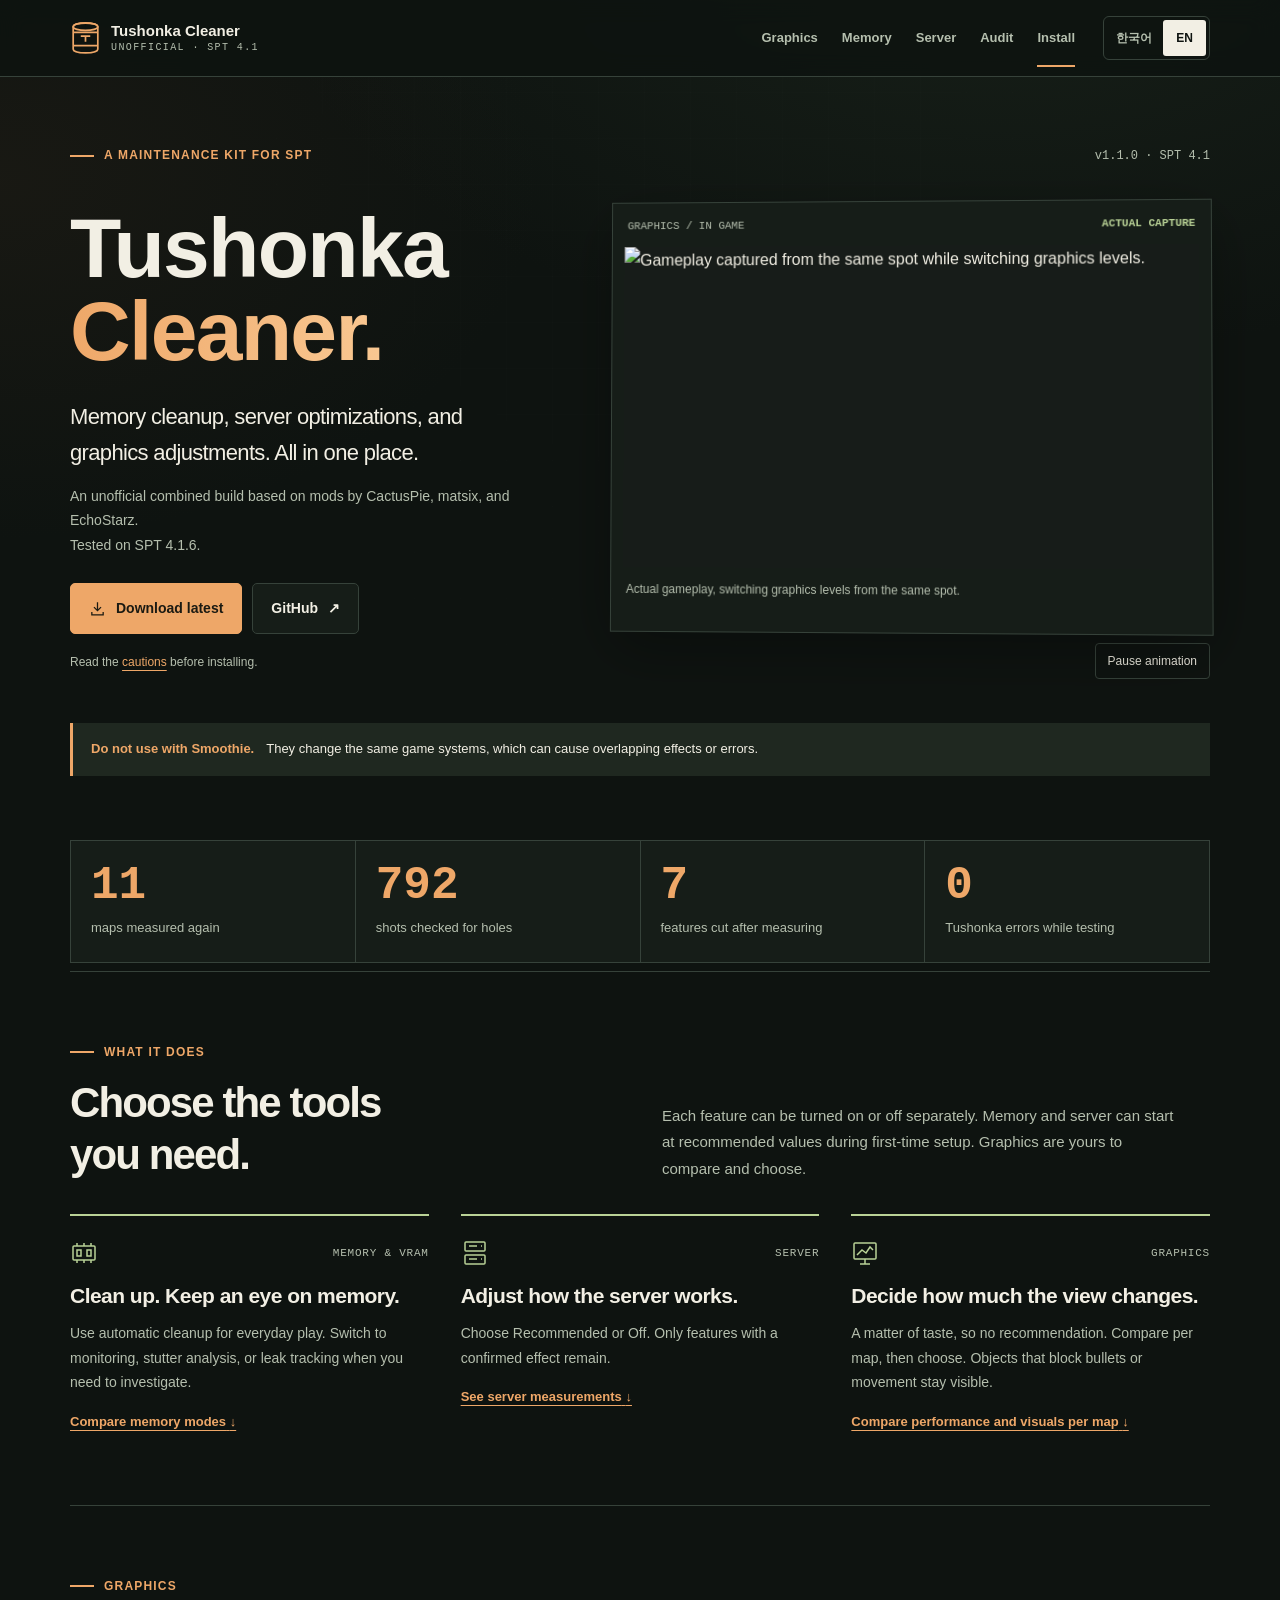
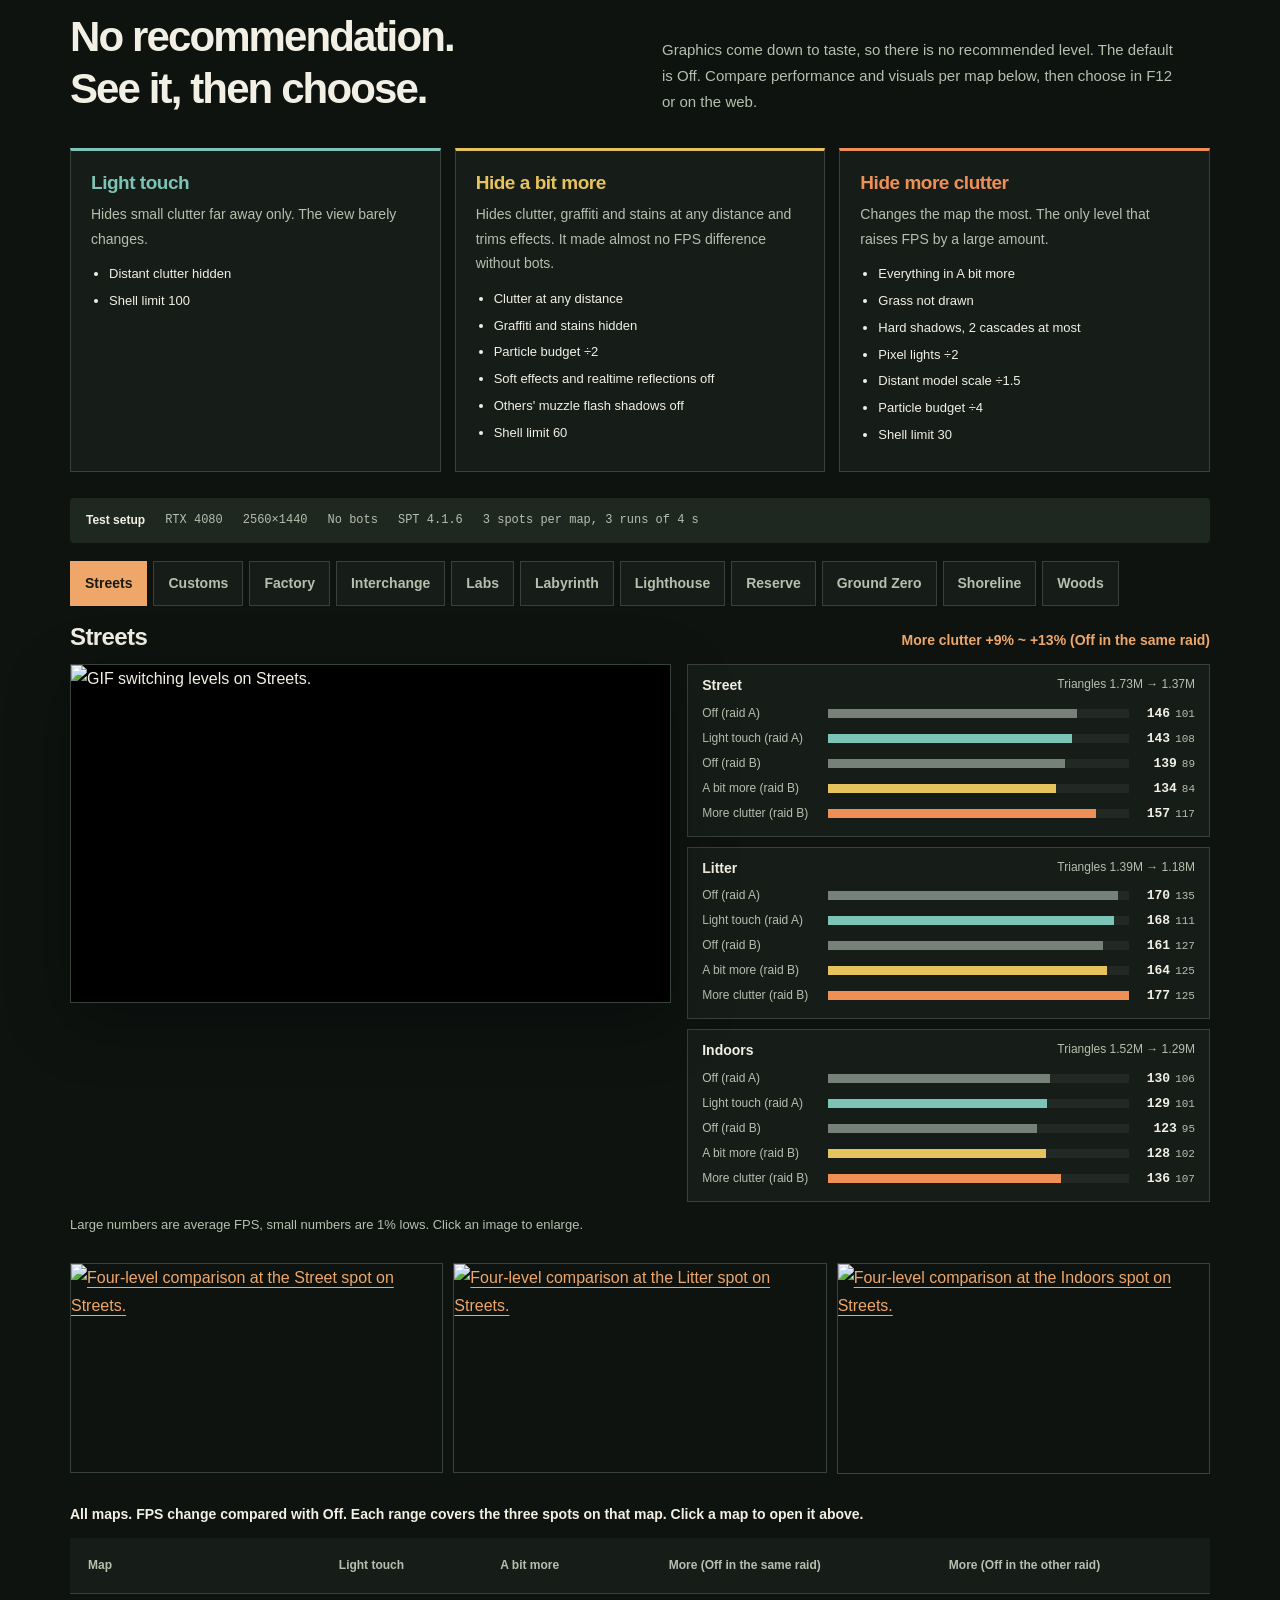
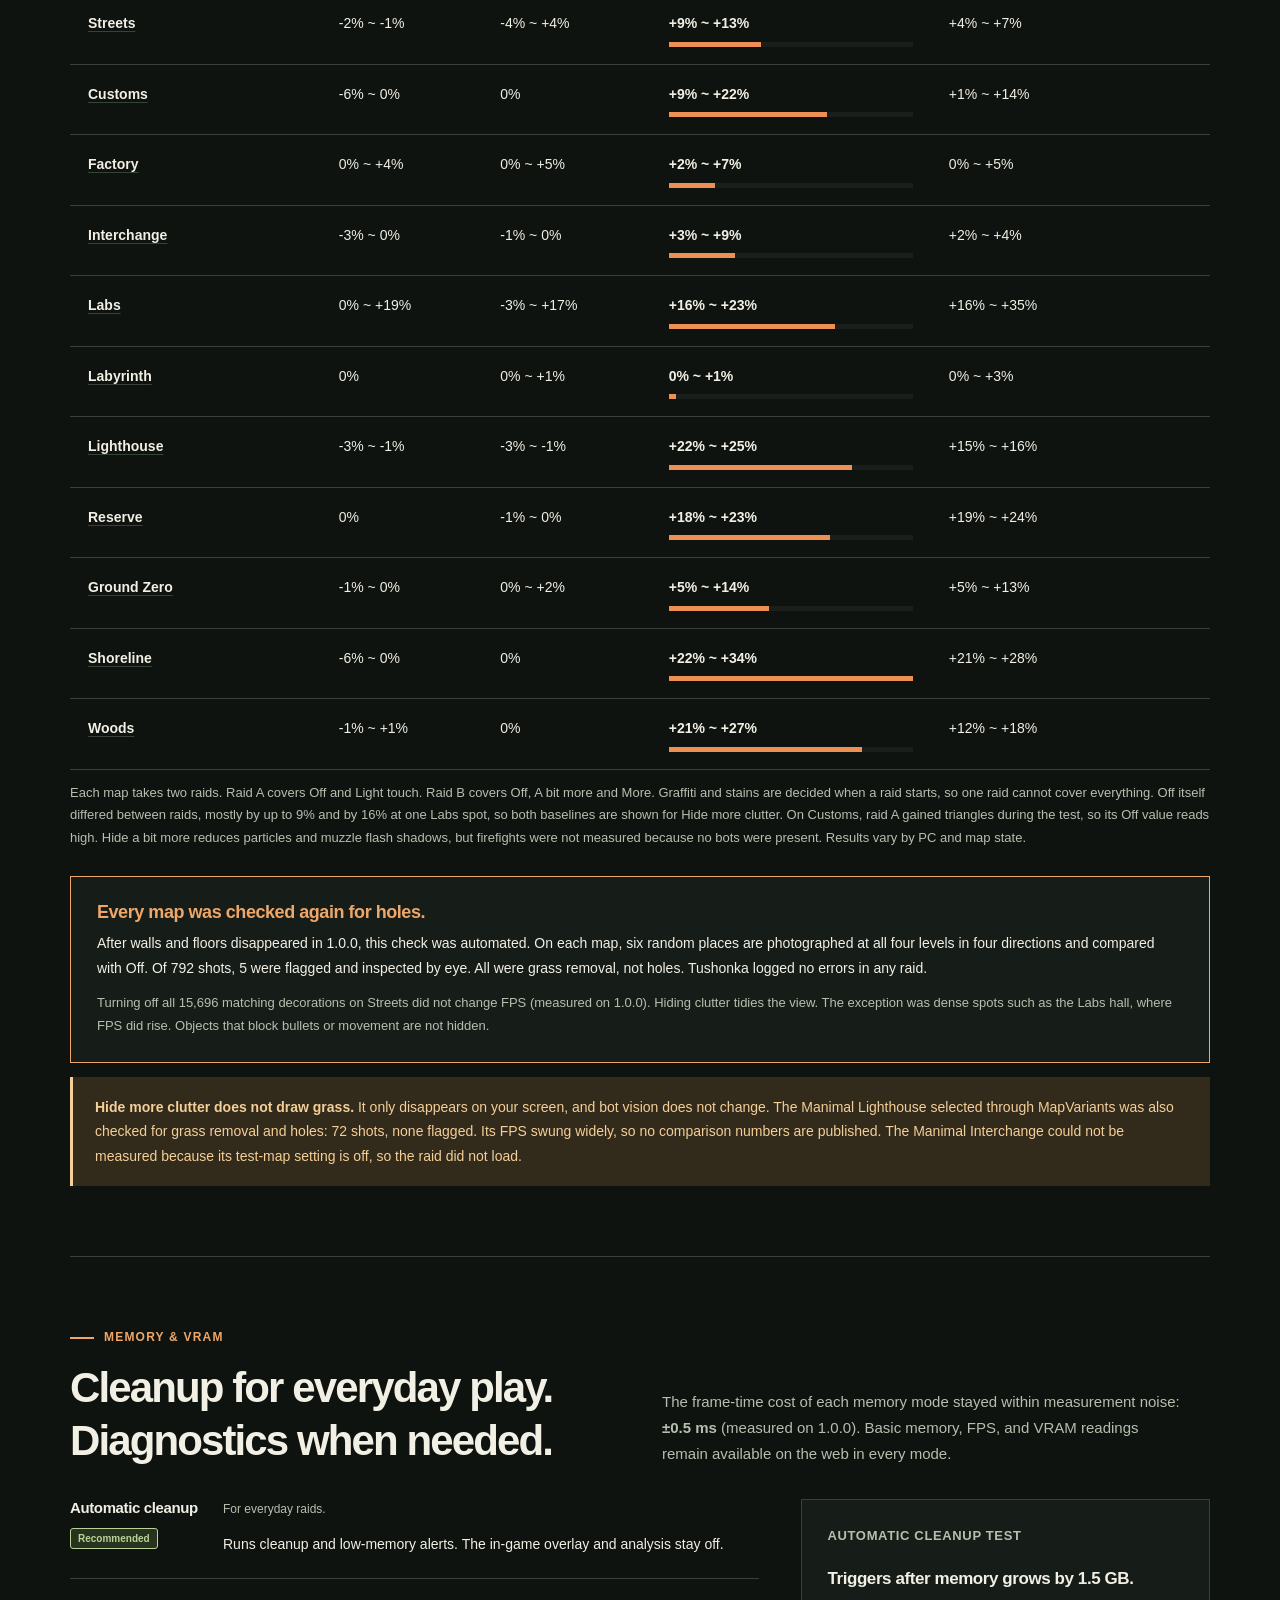
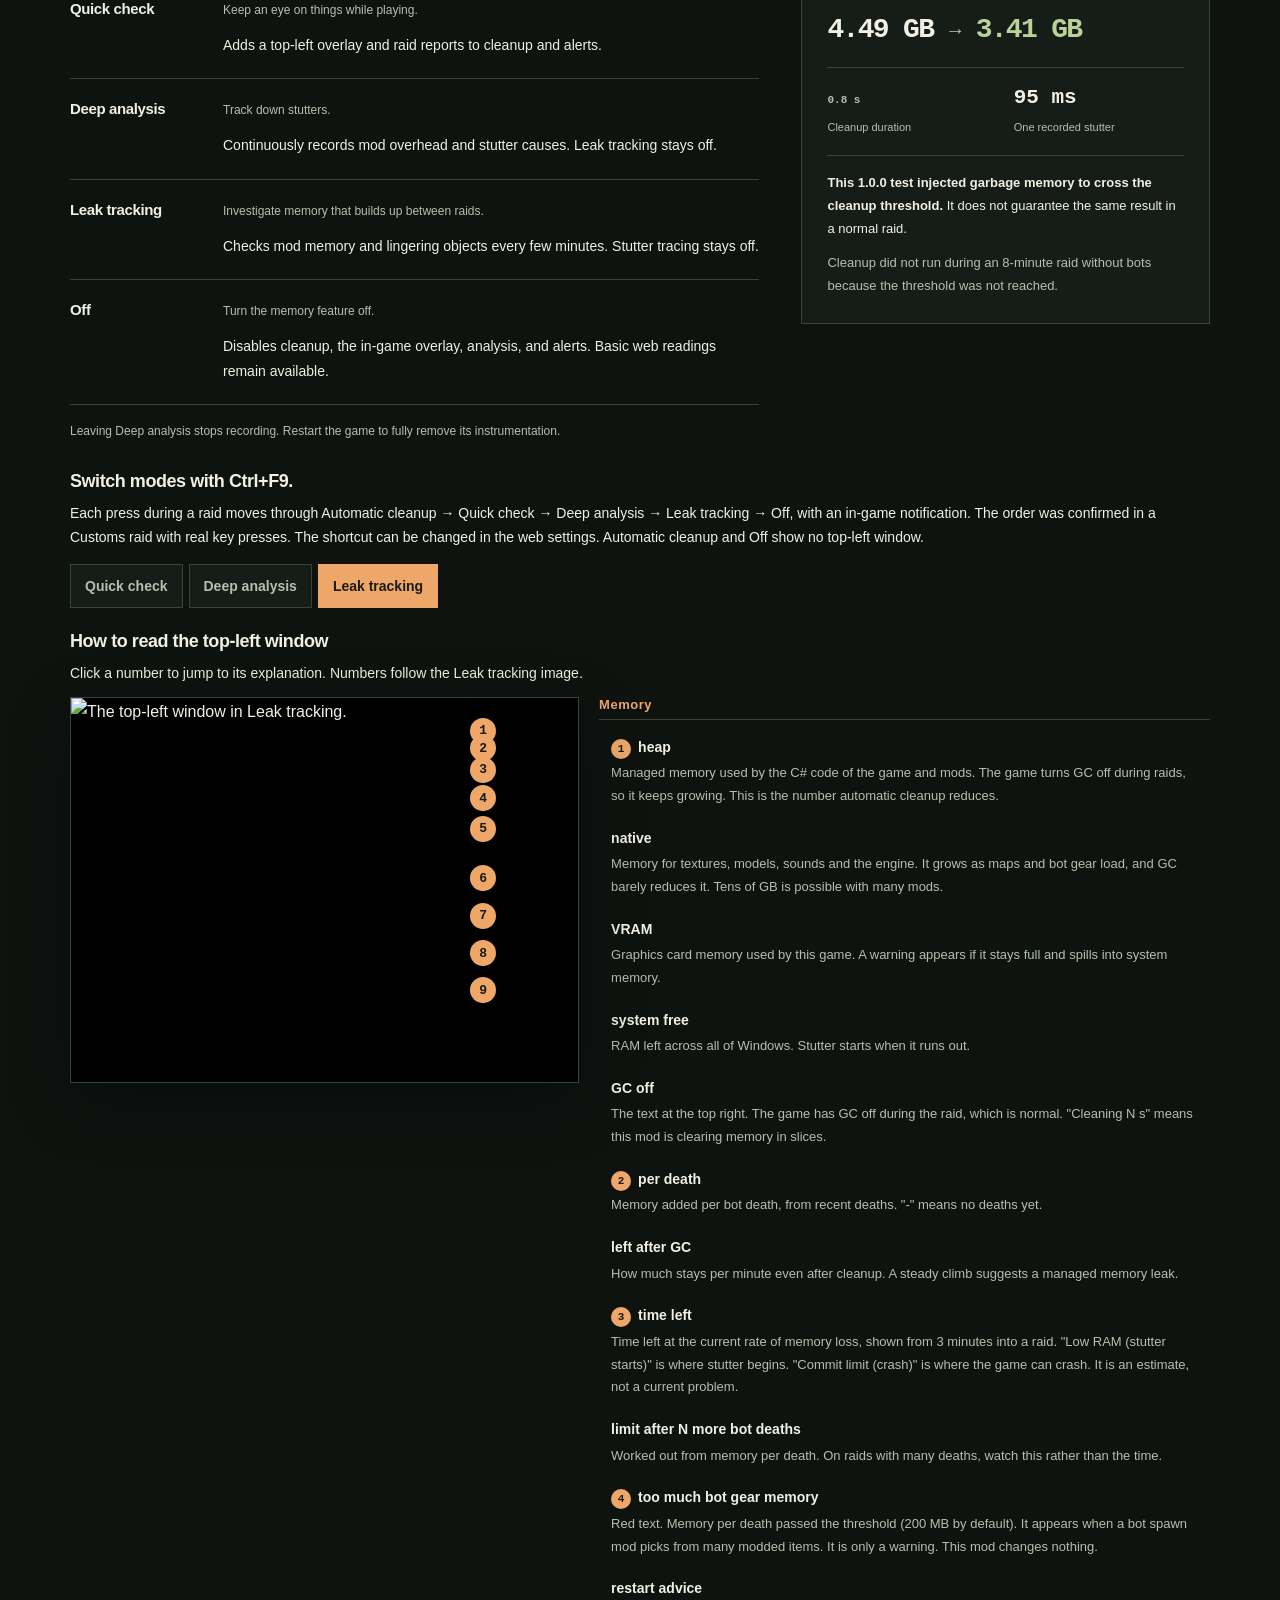
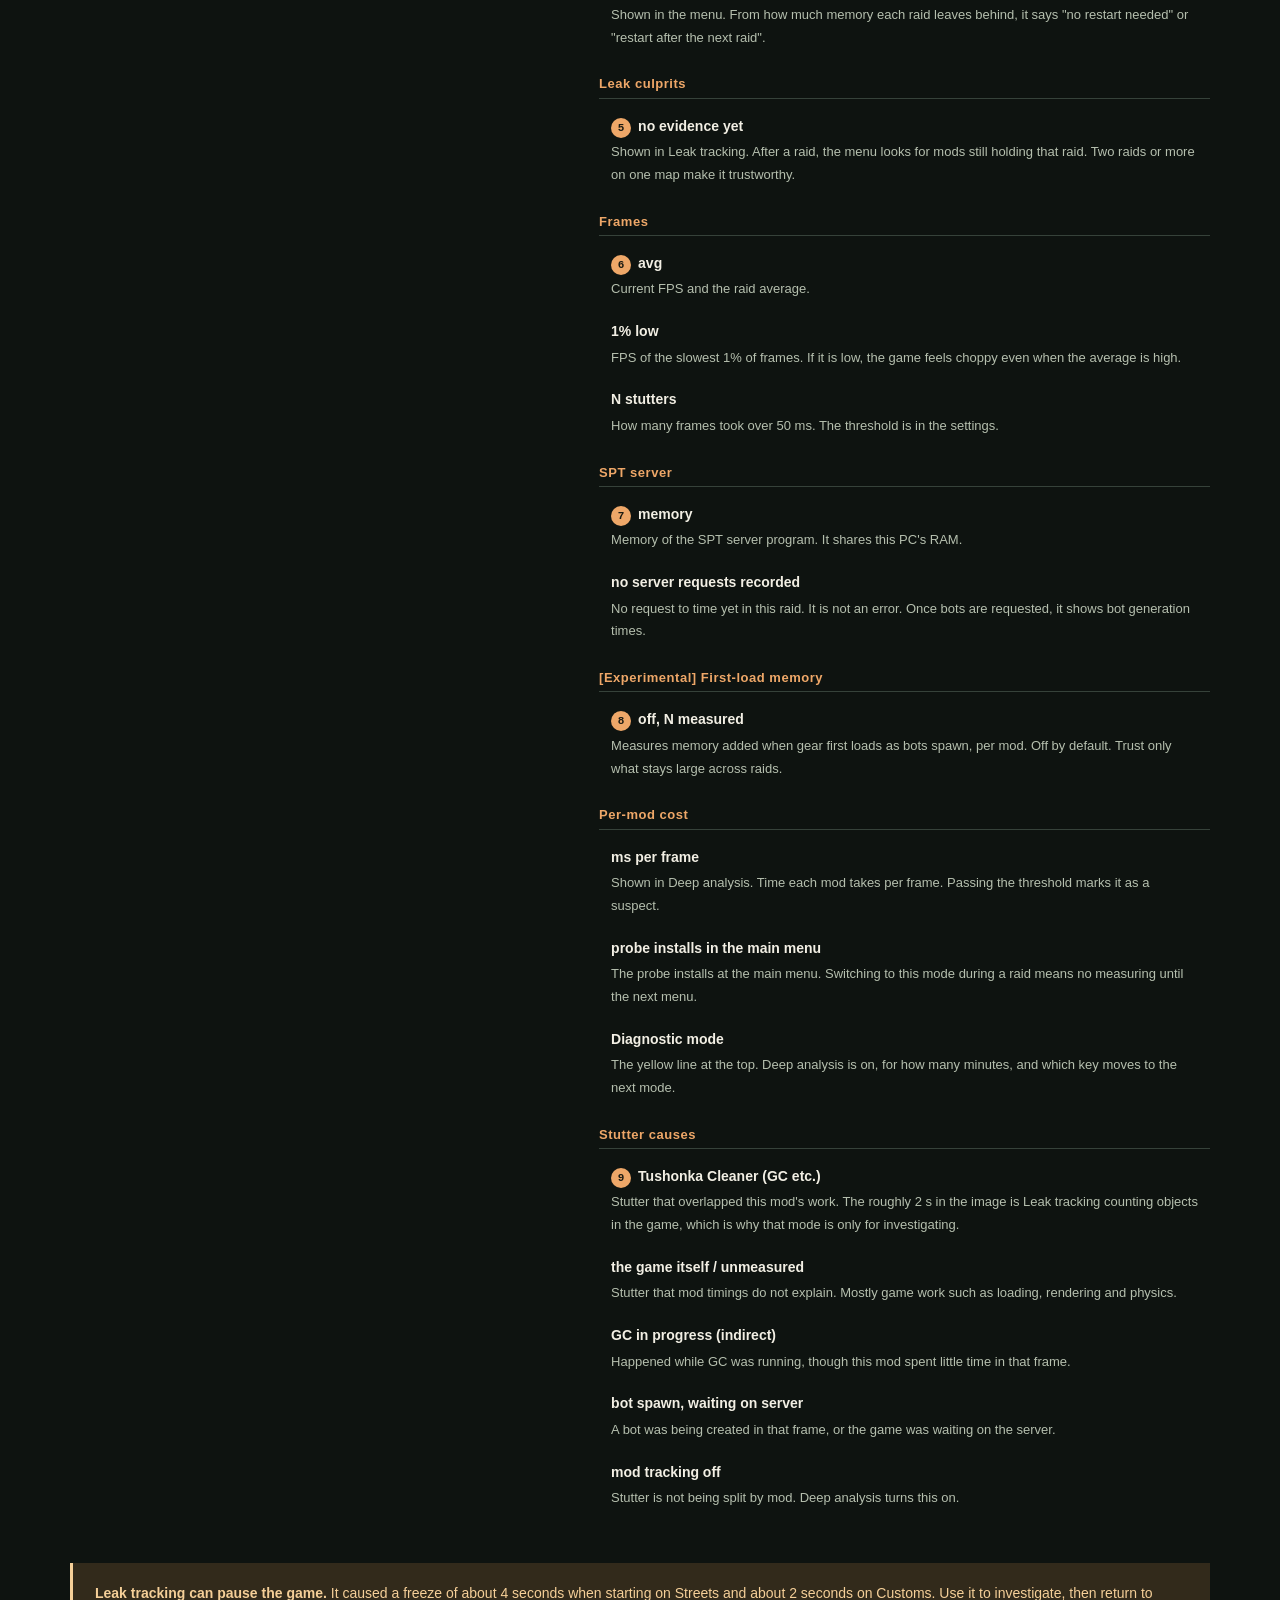
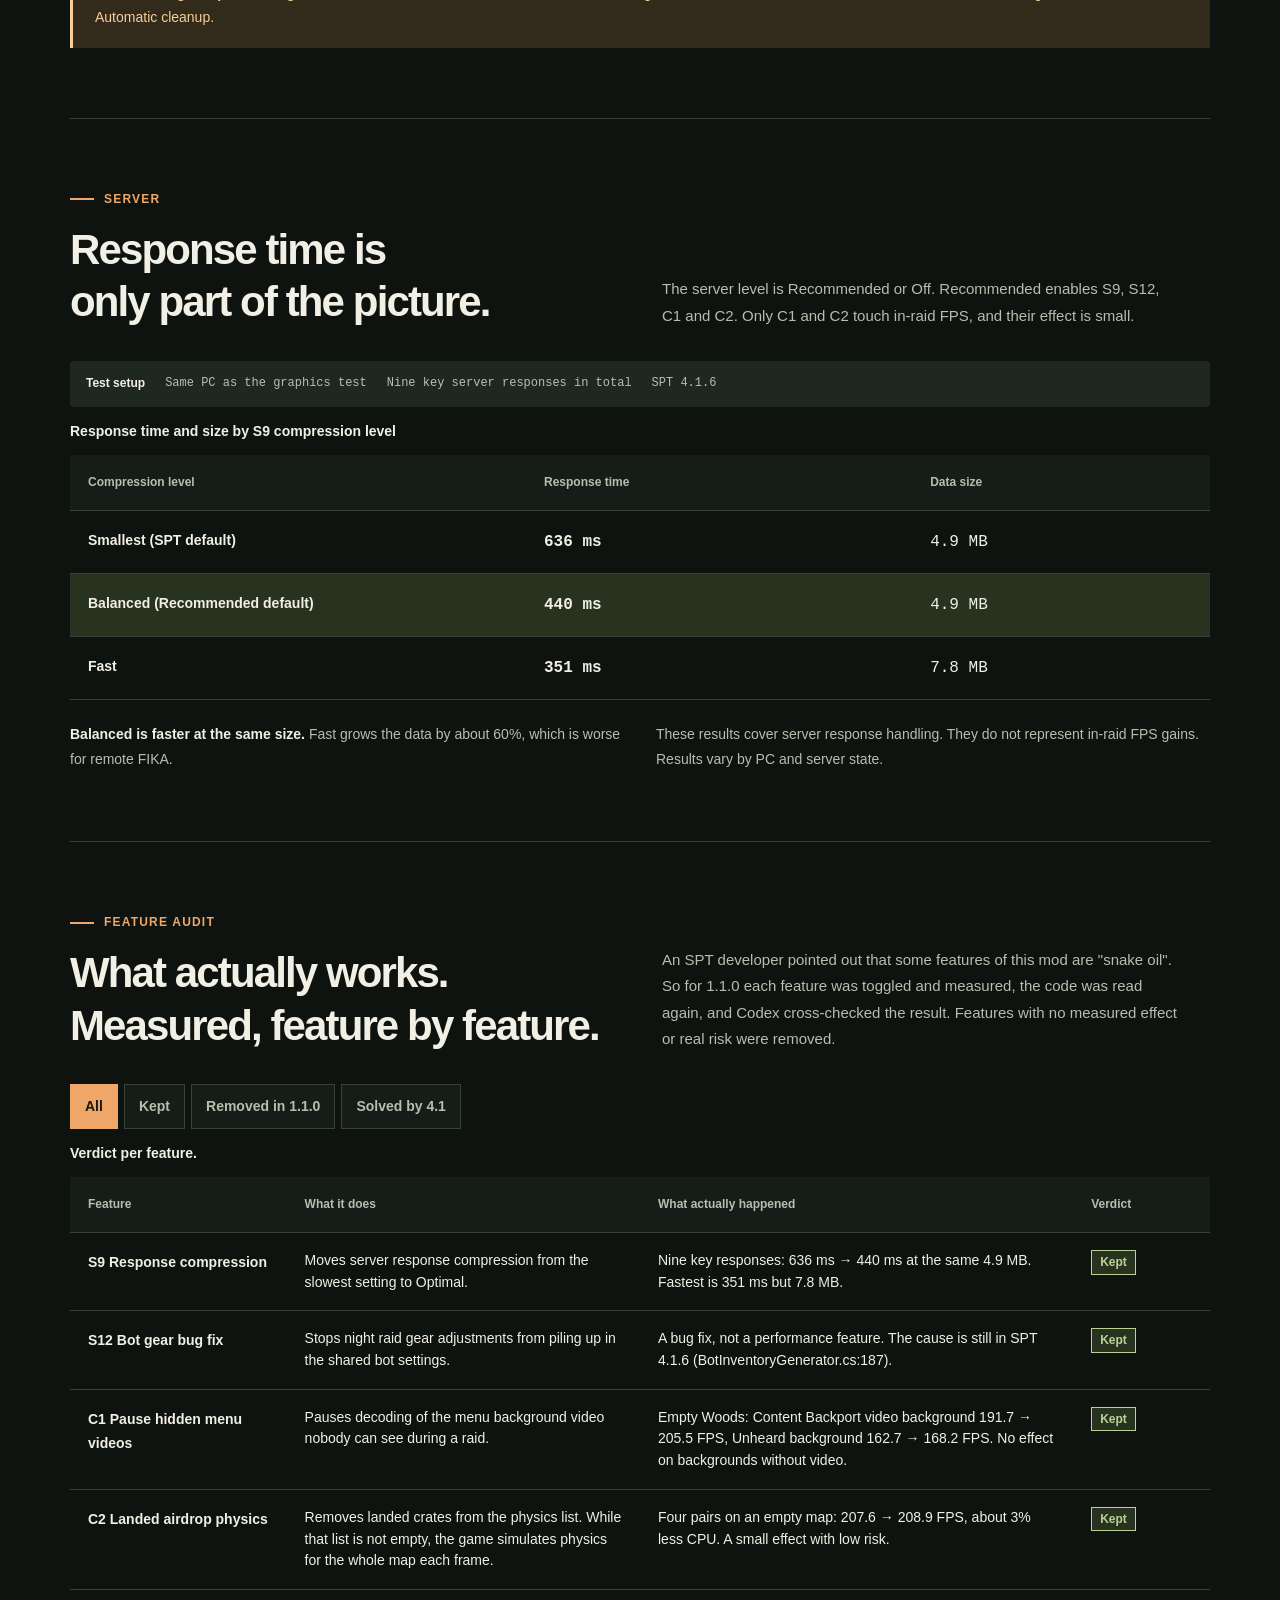
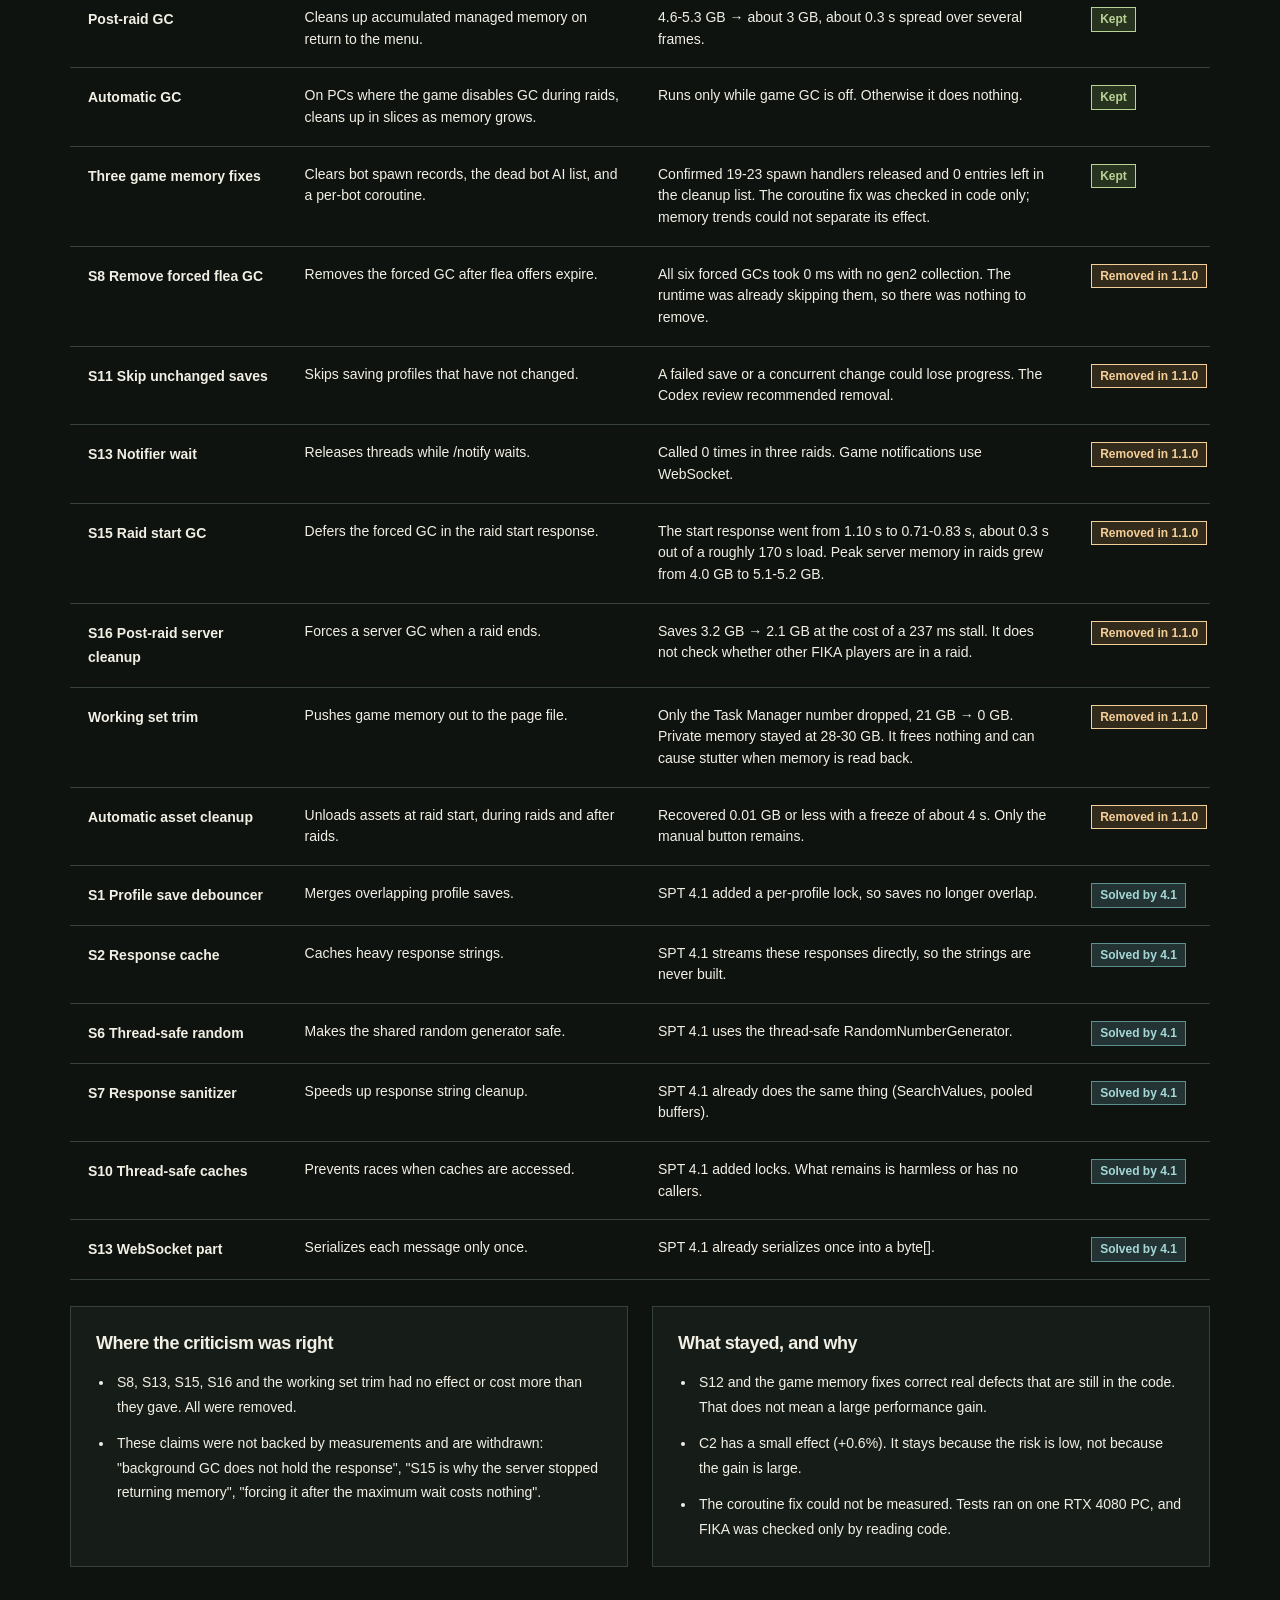
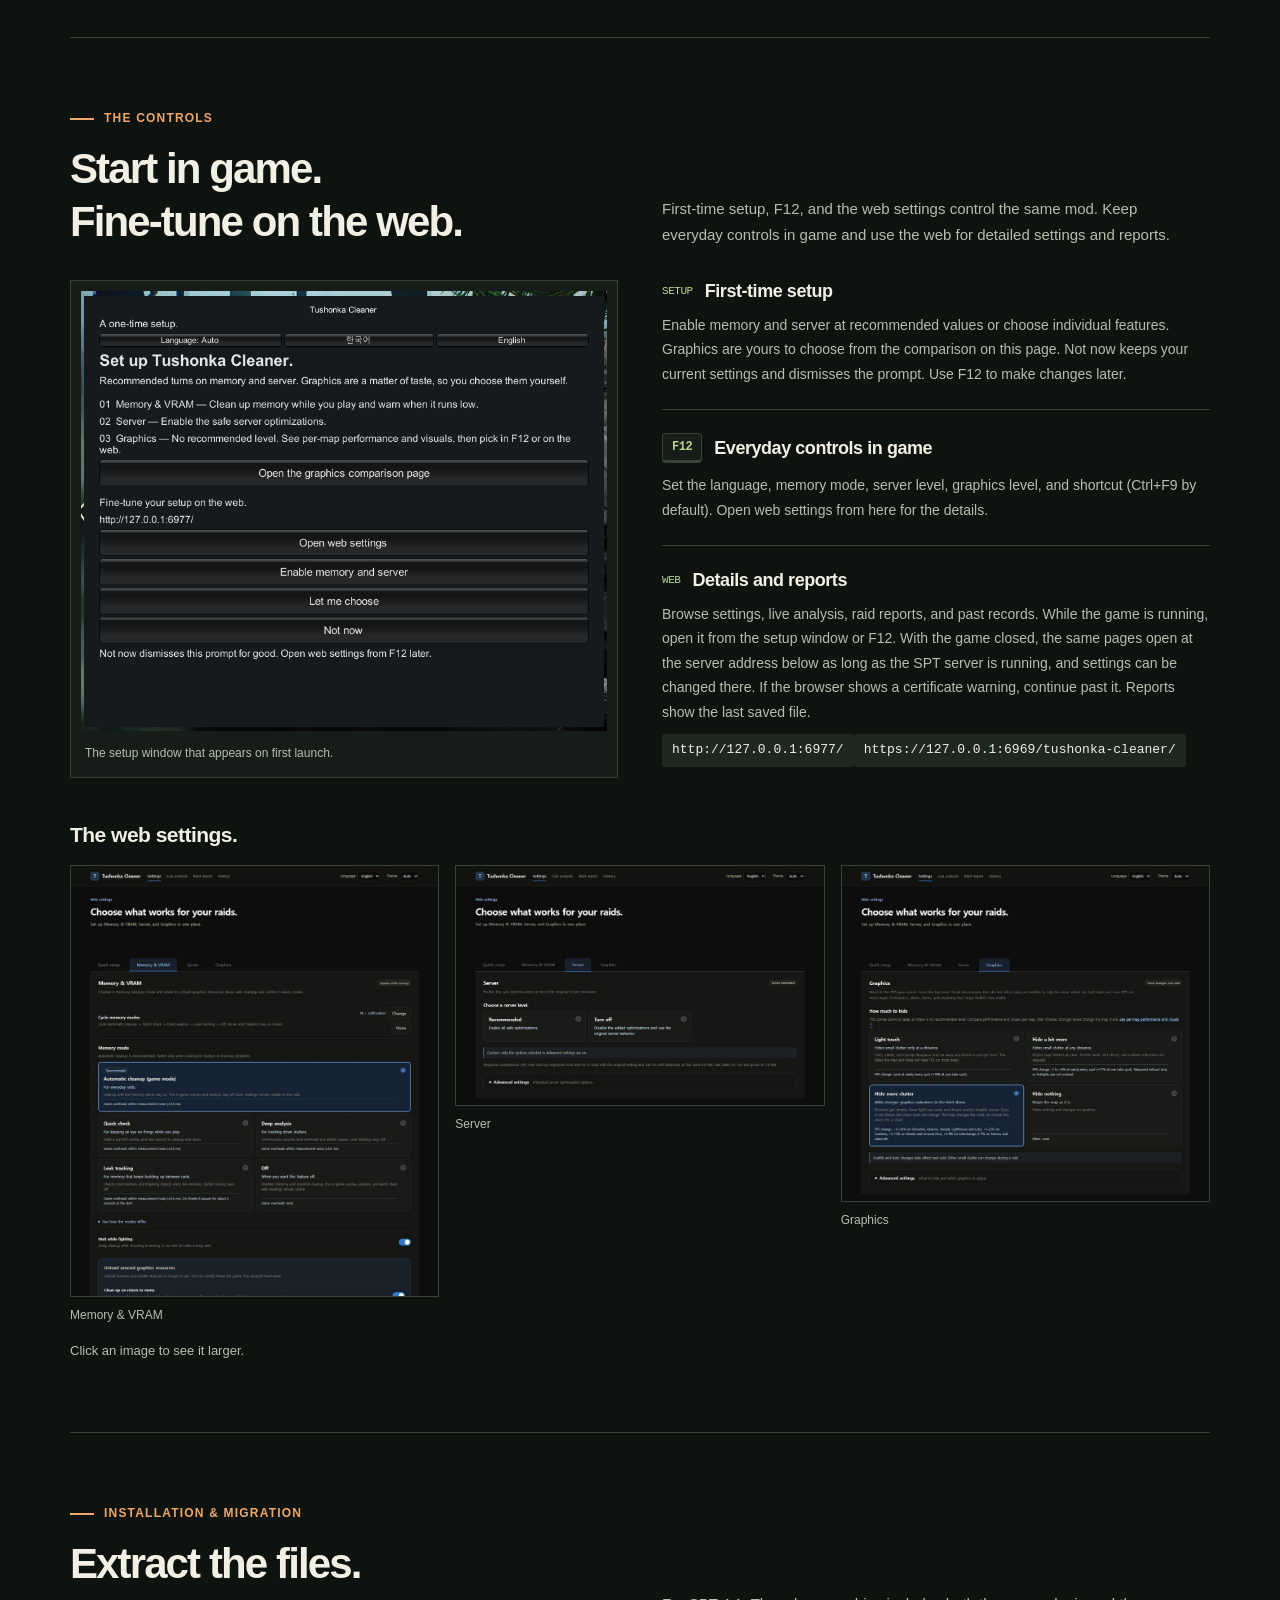
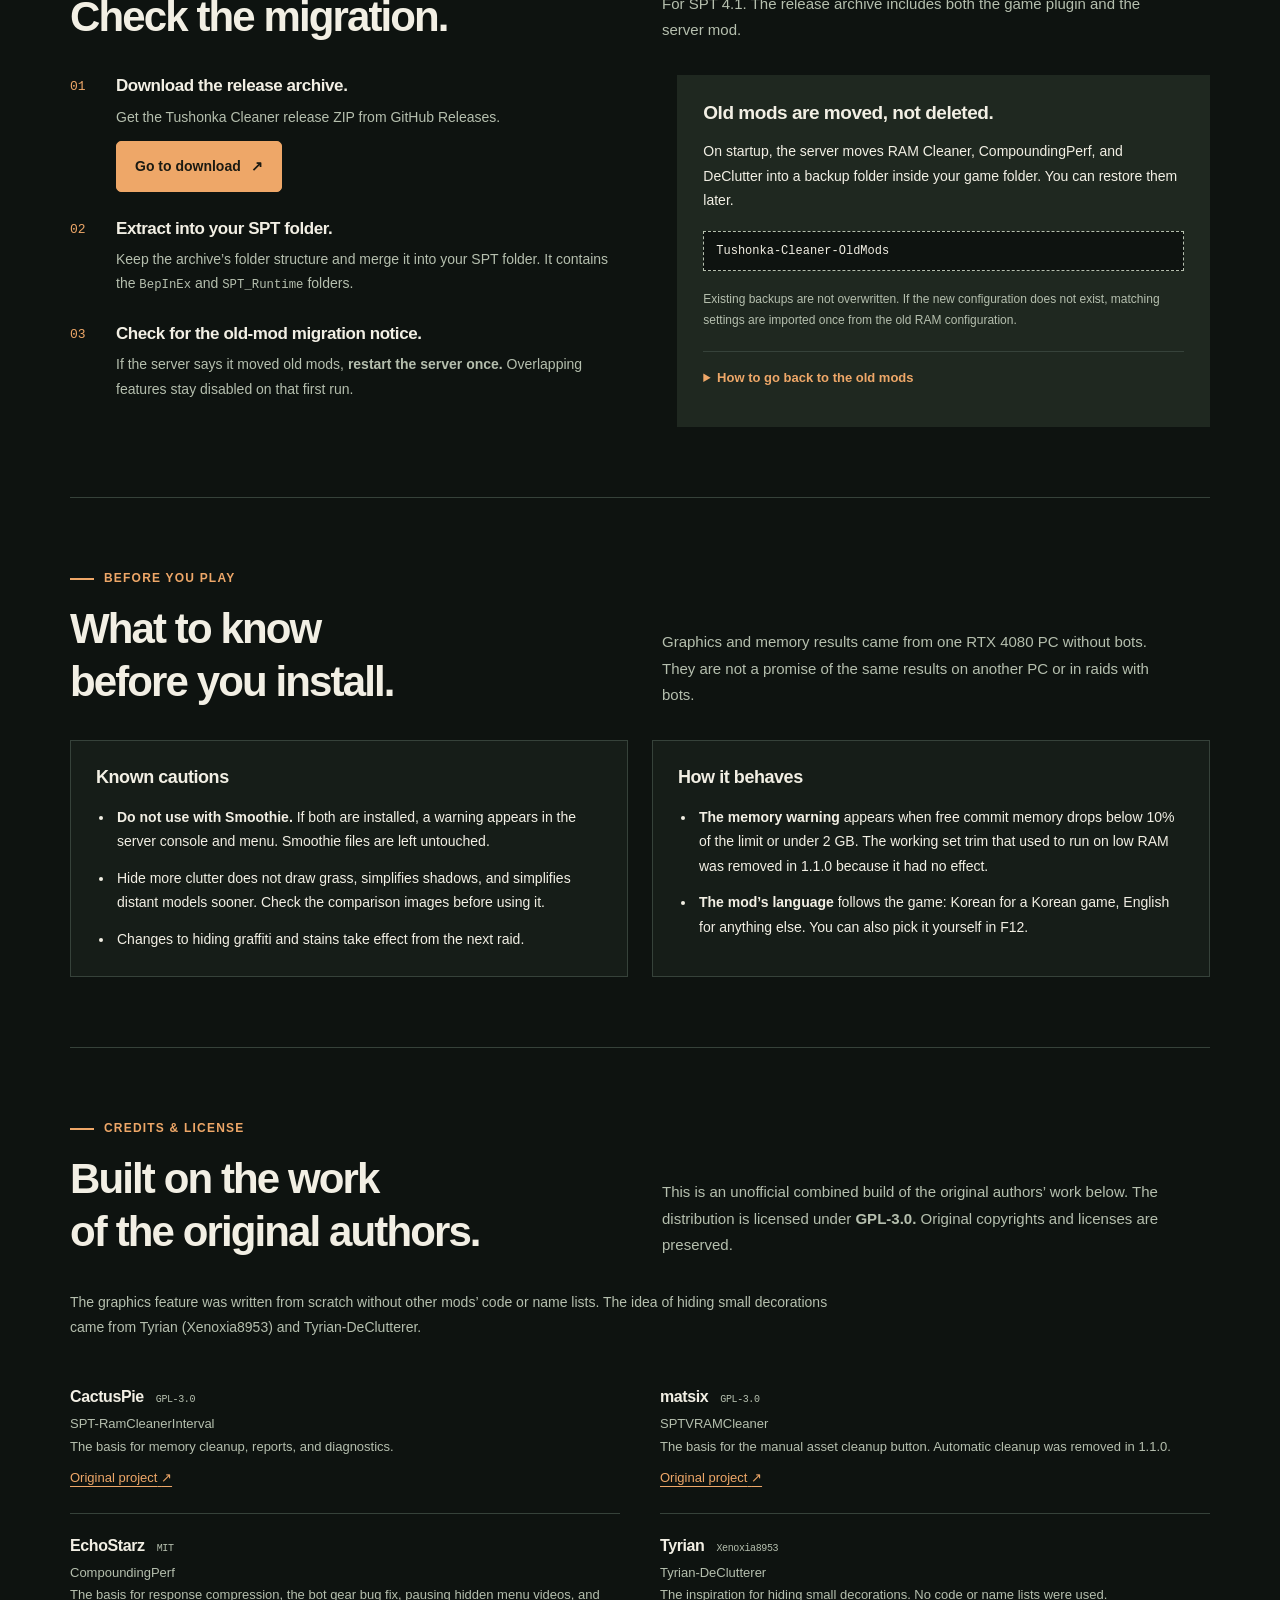
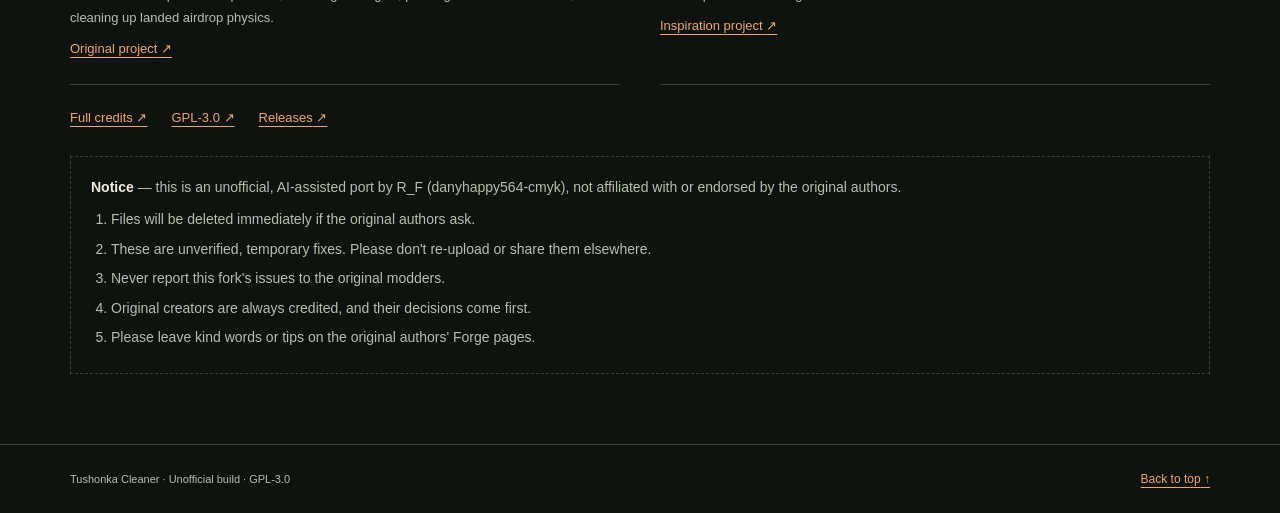
==== commit 5121fec2: "1.1.0 마무리: 그래픽 권장 제거, 소개 사이트 재구성, 영어판 사진, 아카라이브 페이지 - 그래픽은 취향을 많이 타므로 권장 표시를 없앴습니다. 첫 실행과 빠른 설정의 권장은" ====
--- a/site/index.html
+++ b/site/index.html
@@ -3,7 +3,8 @@
 <head>
   <meta charset="utf-8">
   <meta name="viewport" content="width=device-width, initial-scale=1">
-  <meta name="color-scheme" content="light dark">
+  <meta name="color-scheme" content="dark">
+  <meta name="theme-color" content="#0e1310">
   <title>Tushonka Cleaner — SPT 메모리·서버·그래픽 관리</title>
   <meta name="description" content="SPT 4.1의 메모리 정리·진단, 서버 최적화, 그래픽 조정을 한곳에서 합니다. 측정 결과와 화면 차이, 설치 방법과 주의사항을 확인합니다.">
   <link rel="canonical" href="https://danyhappy564-cmyk.github.io/Tushonka-Cleaner/">
@@ -23,6 +24,7 @@
   <meta name="twitter:description" content="SPT 4.1의 메모리 정리·진단, 서버 최적화, 그래픽 조정을 한곳에서 합니다. 측정 결과와 화면 차이, 설치 방법과 주의사항을 확인합니다.">
   <meta name="twitter:image" content="https://danyhappy564-cmyk.github.io/Tushonka-Cleaner/img/og.jpg">
   <meta name="twitter:image:alt" content="Tushonka Cleaner — Memory, Server, Graphics. SPT 4.1.">
+  <script>document.documentElement.classList.add("js")</script>
   <script src="app.js"></script>
   <link rel="stylesheet" href="style.css">
 </head>
@@ -72,7 +74,7 @@
       <div class="hero-media">
         <figure class="media-sheet">
           <div class="sheet-heading"><span>GRAPHICS / IN GAME</span><span class="signal"><span class="ko">실제 화면</span><span class="en" lang="en">ACTUAL CAPTURE</span></span></div>
-          <img id="graphics-animation" src="img/1.1.0/TarkovStreets-poster.jpg" data-poster="img/1.1.0/TarkovStreets-poster.jpg" data-animation="img/1.1.0/TarkovStreets.gif" width="720" height="405" fetchpriority="high" alt="같은 위치에서 그래픽 단계를 바꾸며 비교한 게임 화면입니다." data-alt-ko="같은 위치에서 그래픽 단계를 바꾸며 비교한 게임 화면입니다." data-alt-en="Gameplay captured from the same spot while switching graphics levels.">
+          <img id="graphics-animation" src="img/1.1.0/TarkovStreets-poster.jpg" data-poster="img/1.1.0/TarkovStreets-poster.jpg" data-animation="img/1.1.0/TarkovStreets.gif" data-animation-en="img/1.1.0/TarkovStreets-en.gif" data-poster-en="img/1.1.0/TarkovStreets-poster-en.jpg" width="720" height="405" fetchpriority="high" alt="같은 위치에서 그래픽 단계를 바꾸며 비교한 게임 화면입니다." data-alt-ko="같은 위치에서 그래픽 단계를 바꾸며 비교한 게임 화면입니다." data-alt-en="Gameplay captured from the same spot while switching graphics levels.">
           <figcaption id="motion-note"><span class="ko">같은 자리에서 그래픽 단계를 바꾼 실제 화면입니다.</span><span class="en" lang="en">Actual gameplay, switching graphics levels from the same spot.</span></figcaption>
         </figure>
         <div class="media-controls"><button class="text-button" id="motion-toggle" type="button" aria-controls="graphics-animation" aria-pressed="false" hidden>GIF 재생</button></div>
@@ -84,10 +86,17 @@
     </aside>
   </section>
 
+<div class="stats wrap" aria-label="1.1.0 검증 요약" data-label-ko="1.1.0 검증 요약" data-label-en="1.1.0 verification summary">
+    <div class="stat"><b data-count="11">11</b><span><span class="ko">다시 잰 맵</span><span class="en" lang="en">maps measured again</span></span></div>
+    <div class="stat"><b data-count="792">792</b><span><span class="ko">벽 뚫림 점검 사진</span><span class="en" lang="en">shots checked for holes</span></span></div>
+    <div class="stat"><b data-count="7">7</b><span><span class="ko">재 보고 뺀 기능</span><span class="en" lang="en">features cut after measuring</span></span></div>
+    <div class="stat"><b data-count="0">0</b><span><span class="ko">측정 중 Tushonka 오류</span><span class="en" lang="en">Tushonka errors while testing</span></span></div>
+  </div>
+
   <section class="section wrap" id="features" aria-labelledby="features-title">
     <div class="section-heading">
       <div><p class="eyebrow"><span class="ko">하는 일</span><span class="en" lang="en">What it does</span></p><h2 id="features-title"><span class="ko">필요한 기능을<br>골라 사용합니다.</span><span class="en" lang="en">Choose the tools<br>you need.</span></h2></div>
-      <p class="section-intro"><span class="ko">세 기능은 따로 켜고 끌 수 있습니다. 첫 실행에서는 권장 설정을 함께 켜거나, 사용할 기능만 직접 고릅니다.</span><span class="en" lang="en">Each feature can be turned on or off separately. Start with the recommended settings, or choose what to enable during first-time setup.</span></p>
+      <p class="section-intro"><span class="ko">세 기능은 따로 켜고 끌 수 있습니다. 메모리와 서버는 첫 실행에서 권장값으로 함께 켤 수 있고, 그래픽은 비교해 보고 직접 고릅니다.</span><span class="en" lang="en">Each feature can be turned on or off separately. Memory and server can start at recommended values during first-time setup. Graphics are yours to compare and choose.</span></p>
     </div>
     <div class="feature-grid">
       <article class="feature">
@@ -105,89 +114,67 @@
       <article class="feature">
         <div class="feature-top"><svg class="feature-icon" viewBox="0 0 28 28" fill="none" stroke="currentColor" stroke-width="1.5" aria-hidden="true"><rect x="3" y="4" width="22" height="16" rx="1"/><path d="M9 25h10m-5-5v5M6 16l5-5 4 3 4-6 3 3"/></svg><span class="feature-tag">GRAPHICS</span></div>
         <h3><span class="ko">화면이 달라지는 정도를 고릅니다.</span><span class="en" lang="en">Decide how much the view changes.</span></h3>
-        <p><span class="ko">그래픽을 조정하고 작은 장식을 가립니다. 총알이나 이동을 막는 물체는 가리지 않습니다.</span><span class="en" lang="en">Adjust graphics and hide small decorations. Objects that block bullets or movement stay visible.</span></p>
-        <a href="#graphics"><span class="ko">화면과 측정값 비교</span><span class="en" lang="en">Compare visuals and results</span> <span aria-hidden="true">↓</span></a>
+        <p><span class="ko">취향을 많이 타서 권장이 없습니다. 맵별 비교를 보고 고릅니다. 총알이나 이동을 막는 물체는 가리지 않습니다.</span><span class="en" lang="en">A matter of taste, so no recommendation. Compare per map, then choose. Objects that block bullets or movement stay visible.</span></p>
+        <a href="#graphics"><span class="ko">맵별 성능과 화면 비교</span><span class="en" lang="en">Compare performance and visuals per map</span> <span aria-hidden="true">↓</span></a>
       </article>
     </div>
   </section>
 
   <section class="section wrap" id="graphics" aria-labelledby="graphics-title">
     <div class="section-heading">
-      <div><p class="eyebrow">GRAPHICS</p><h2 id="graphics-title"><span class="ko">어디까지 바꿀지,<br>직접 비교합니다.</span><span class="en" lang="en">See what changes.<br>Choose your trade-off.</span></h2></div>
-      <p class="section-intro"><span class="ko">기본값은 끔입니다. 프레임을 크게 올리는 단계는 많이 가림뿐입니다. 조금 더 가림은 화면 변화가 작은 대신 봇 없는 측정에서 프레임 차이가 거의 없었습니다.</span><span class="en" lang="en">Graphics are off by default. Only Hide more clutter raises FPS by a large amount. Hide a bit more changes little on screen, and it made almost no FPS difference in tests without bots.</span></p>
-    </div>
-    <div class="conditions"><strong><span class="ko">측정 조건</span><span class="en" lang="en">Test setup</span></strong><span>RTX 4080</span><span>2560×1440</span><span><span class="ko">봇 없음</span><span class="en" lang="en">No bots</span></span><span>SPT 4.1.6</span><span>Tushonka Cleaner 1.1.0</span><span><span class="ko">맵마다 3곳, 4초씩 3회</span><span class="en" lang="en">3 spots per map, 3 runs of 4 s</span></span></div>
+      <div><p class="eyebrow">GRAPHICS</p><h2 id="graphics-title"><span class="ko">권장은 없습니다.<br>보고 고르십시오.</span><span class="en" lang="en">No recommendation.<br>See it, then choose.</span></h2></div>
+      <p class="section-intro"><span class="ko">그래픽은 취향을 많이 타서 권장 단계를 두지 않습니다. 기본값은 끔입니다. 아래에서 맵별 성능과 화면을 비교한 뒤 F12나 웹에서 고르십시오.</span><span class="en" lang="en">Graphics come down to taste, so there is no recommended level. The default is Off. Compare performance and visuals per map below, then choose in F12 or on the web.</span></p>
+    </div>
+    <div class="level-grid"><article class="level-card level-light"><h3><span class="ko">간단하게만</span><span class="en" lang="en">Light touch</span></h3><p><span class="ko">먼 거리의 작은 장식만 가립니다. 화면은 거의 그대로입니다.</span><span class="en" lang="en">Hides small clutter far away only. The view barely changes.</span></p><ul><li><span class="ko">먼 장식 가림</span><span class="en" lang="en">Distant clutter hidden</span></li><li><span class="ko">탄피 상한 100</span><span class="en" lang="en">Shell limit 100</span></li></ul></article><article class="level-card level-more"><h3><span class="ko">조금 더</span><span class="en" lang="en">Hide a bit more</span></h3><p><span class="ko">거리와 관계없이 장식과 낙서·얼룩을 가리고 효과를 줄입니다. 봇 없는 측정에서 FPS 차이는 거의 없었습니다.</span><span class="en" lang="en">Hides clutter, graffiti and stains at any distance and trims effects. It made almost no FPS difference without bots.</span></p><ul><li><span class="ko">장식 거리 무관</span><span class="en" lang="en">Clutter at any distance</span></li><li><span class="ko">낙서·얼룩 가림</span><span class="en" lang="en">Graffiti and stains hidden</span></li><li><span class="ko">파티클 계산 ÷2</span><span class="en" lang="en">Particle budget ÷2</span></li><li><span class="ko">부드러운 효과와 실시간 반사 끔</span><span class="en" lang="en">Soft effects and realtime reflections off</span></li><li><span class="ko">남의 총구 화염 그림자 끔</span><span class="en" lang="en">Others' muzzle flash shadows off</span></li><li><span class="ko">탄피 상한 60</span><span class="en" lang="en">Shell limit 60</span></li></ul></article><article class="level-card level-most"><h3><span class="ko">많이</span><span class="en" lang="en">Hide more clutter</span></h3><p><span class="ko">맵 모습이 가장 많이 바뀝니다. FPS를 크게 올리는 유일한 단계입니다.</span><span class="en" lang="en">Changes the map the most. The only level that raises FPS by a large amount.</span></p><ul><li><span class="ko">조금 더의 모든 항목</span><span class="en" lang="en">Everything in A bit more</span></li><li><span class="ko">풀을 그리지 않음</span><span class="en" lang="en">Grass not drawn</span></li><li><span class="ko">단단한 그림자, 분할 2단계 이하</span><span class="en" lang="en">Hard shadows, 2 cascades at most</span></li><li><span class="ko">픽셀 조명 수 ÷2</span><span class="en" lang="en">Pixel lights ÷2</span></li><li><span class="ko">먼 모델 거리 원래 값 ÷1.5</span><span class="en" lang="en">Distant model scale ÷1.5</span></li><li><span class="ko">파티클 계산 ÷4</span><span class="en" lang="en">Particle budget ÷4</span></li><li><span class="ko">탄피 상한 30</span><span class="en" lang="en">Shell limit 30</span></li></ul></article></div>
+    <div class="conditions"><strong><span class="ko">측정 조건</span><span class="en" lang="en">Test setup</span></strong><span>RTX 4080</span><span>2560×1440</span><span><span class="ko">봇 없음</span><span class="en" lang="en">No bots</span></span><span>SPT 4.1.6</span><span><span class="ko">맵마다 3곳, 4초씩 3회</span><span class="en" lang="en">3 spots per map, 3 runs of 4 s</span></span></div>
+    <div class="map-explorer" id="maps">
+      <div class="map-tabs" role="tablist" aria-label="맵 선택" data-label-ko="맵 선택" data-label-en="Choose a map"><button type="button" role="tab" class="map-tab" data-map="TarkovStreets" aria-selected="true"><span class="ko">스트리트</span><span class="en" lang="en">Streets</span></button><button type="button" role="tab" class="map-tab" data-map="bigmap" aria-selected="false"><span class="ko">세관</span><span class="en" lang="en">Customs</span></button><button type="button" role="tab" class="map-tab" data-map="factory4_day-original" aria-selected="false"><span class="ko">공장</span><span class="en" lang="en">Factory</span></button><button type="button" role="tab" class="map-tab" data-map="Interchange-original" aria-selected="false"><span class="ko">인터체인지</span><span class="en" lang="en">Interchange</span></button><button type="button" role="tab" class="map-tab" data-map="laboratory" aria-selected="false"><span class="ko">연구소</span><span class="en" lang="en">Labs</span></button><button type="button" role="tab" class="map-tab" data-map="labyrinth" aria-selected="false"><span class="ko">미궁</span><span class="en" lang="en">Labyrinth</span></button><button type="button" role="tab" class="map-tab" data-map="Lighthouse-original" aria-selected="false"><span class="ko">등대</span><span class="en" lang="en">Lighthouse</span></button><button type="button" role="tab" class="map-tab" data-map="RezervBase" aria-selected="false"><span class="ko">리저브</span><span class="en" lang="en">Reserve</span></button><button type="button" role="tab" class="map-tab" data-map="Sandbox" aria-selected="false"><span class="ko">그라운드 제로</span><span class="en" lang="en">Ground Zero</span></button><button type="button" role="tab" class="map-tab" data-map="Shoreline" aria-selected="false"><span class="ko">해안</span><span class="en" lang="en">Shoreline</span></button><button type="button" role="tab" class="map-tab" data-map="Woods" aria-selected="false"><span class="ko">삼림</span><span class="en" lang="en">Woods</span></button></div>
+      <div class="map-panel" role="tabpanel" data-map-panel="TarkovStreets"><div class="map-head"><h3><span class="ko">스트리트</span><span class="en" lang="en">Streets</span></h3><p><span class="ko">많이 가림 +9% ~ +13% (같은 판의 끔 기준)</span><span class="en" lang="en">More clutter +9% ~ +13% (Off in the same raid)</span></p></div>
+        <div class="map-grid"><figure class="crt"><img class="ko" src="img/1.1.0/TarkovStreets.gif" width="720" height="405" loading="lazy" decoding="async" alt="스트리트에서 단계를 바꾸며 찍은 GIF입니다."><img class="en" lang="en" src="img/1.1.0/TarkovStreets-en.gif" width="720" height="405" loading="lazy" decoding="async" alt="GIF switching levels on Streets."></figure><div class="spot-list"><div class="spot-card"><h4><span class="ko">거리</span><span class="en" lang="en">Street</span><small><span class="ko">삼각형</span><span class="en" lang="en">Triangles</span> 1.73M → 1.37M</small></h4><div class="bar-row bar-off"><span class="bar-name"><span class="ko">끔 (판 A)</span><span class="en" lang="en">Off (raid A)</span></span><span class="bar-track"><i style="--w:82.8%"></i></span><span class="bar-val">146<small>101</small></span></div><div class="bar-row bar-light"><span class="bar-name"><span class="ko">간단하게만 (판 A)</span><span class="en" lang="en">Light touch (raid A)</span></span><span class="bar-track"><i style="--w:81.1%"></i></span><span class="bar-val">143<small>108</small></span></div><div class="bar-row bar-off"><span class="bar-name"><span class="ko">끔 (판 B)</span><span class="en" lang="en">Off (raid B)</span></span><span class="bar-track"><i style="--w:78.7%"></i></span><span class="bar-val">139<small>89</small></span></div><div class="bar-row bar-more"><span class="bar-name"><span class="ko">조금 더 (판 B)</span><span class="en" lang="en">A bit more (raid B)</span></span><span class="bar-track"><i style="--w:75.8%"></i></span><span class="bar-val">134<small>84</small></span></div><div class="bar-row bar-most"><span class="bar-name"><span class="ko">많이 (판 B)</span><span class="en" lang="en">More clutter (raid B)</span></span><span class="bar-track"><i style="--w:89.0%"></i></span><span class="bar-val">157<small>117</small></span></div></div><div class="spot-card"><h4><span class="ko">쓰레기 더미</span><span class="en" lang="en">Litter</span><small><span class="ko">삼각형</span><span class="en" lang="en">Triangles</span> 1.39M → 1.18M</small></h4><div class="bar-row bar-off"><span class="bar-name"><span class="ko">끔 (판 A)</span><span class="en" lang="en">Off (raid A)</span></span><span class="bar-track"><i style="--w:96.4%"></i></span><span class="bar-val">170<small>135</small></span></div><div class="bar-row bar-light"><span class="bar-name"><span class="ko">간단하게만 (판 A)</span><span class="en" lang="en">Light touch (raid A)</span></span><span class="bar-track"><i style="--w:95.0%"></i></span><span class="bar-val">168<small>111</small></span></div><div class="bar-row bar-off"><span class="bar-name"><span class="ko">끔 (판 B)</span><span class="en" lang="en">Off (raid B)</span></span><span class="bar-track"><i style="--w:91.4%"></i></span><span class="bar-val">161<small>127</small></span></div><div class="bar-row bar-more"><span class="bar-name"><span class="ko">조금 더 (판 B)</span><span class="en" lang="en">A bit more (raid B)</span></span><span class="bar-track"><i style="--w:92.7%"></i></span><span class="bar-val">164<small>125</small></span></div><div class="bar-row bar-most"><span class="bar-name"><span class="ko">많이 (판 B)</span><span class="en" lang="en">More clutter (raid B)</span></span><span class="bar-track"><i style="--w:100.0%"></i></span><span class="bar-val">177<small>125</small></span></div></div><div class="spot-card"><h4><span class="ko">실내</span><span class="en" lang="en">Indoors</span><small><span class="ko">삼각형</span><span class="en" lang="en">Triangles</span> 1.52M → 1.29M</small></h4><div class="bar-row bar-off"><span class="bar-name"><span class="ko">끔 (판 A)</span><span class="en" lang="en">Off (raid A)</span></span><span class="bar-track"><i style="--w:73.8%"></i></span><span class="bar-val">130<small>106</small></span></div><div class="bar-row bar-light"><span class="bar-name"><span class="ko">간단하게만 (판 A)</span><span class="en" lang="en">Light touch (raid A)</span></span><span class="bar-track"><i style="--w:72.8%"></i></span><span class="bar-val">129<small>101</small></span></div><div class="bar-row bar-off"><span class="bar-name"><span class="ko">끔 (판 B)</span><span class="en" lang="en">Off (raid B)</span></span><span class="bar-track"><i style="--w:69.4%"></i></span><span class="bar-val">123<small>95</small></span></div><div class="bar-row bar-more"><span class="bar-name"><span class="ko">조금 더 (판 B)</span><span class="en" lang="en">A bit more (raid B)</span></span><span class="bar-track"><i style="--w:72.4%"></i></span><span class="bar-val">128<small>102</small></span></div><div class="bar-row bar-most"><span class="bar-name"><span class="ko">많이 (판 B)</span><span class="en" lang="en">More clutter (raid B)</span></span><span class="bar-track"><i style="--w:77.3%"></i></span><span class="bar-val">136<small>107</small></span></div></div></div></div>
+        <p class="table-note"><span class="ko">막대 옆 큰 숫자는 평균 FPS, 작은 숫자는 1% 저점입니다. 사진을 누르면 크게 봅니다.</span><span class="en" lang="en">Large numbers are average FPS, small numbers are 1% lows. Click an image to enlarge.</span></p>
+        <div class="map-compare"><a class="ko" href="img/1.1.0/TarkovStreets-street.jpg"><img src="img/1.1.0/TarkovStreets-street.jpg" width="1280" height="720" loading="lazy" decoding="async" alt="스트리트 거리의 네 단계 비교 사진입니다."></a><a class="en" lang="en" href="img/1.1.0/TarkovStreets-street-en.jpg"><img src="img/1.1.0/TarkovStreets-street-en.jpg" width="1280" height="720" loading="lazy" decoding="async" alt="Four-level comparison at the Street spot on Streets."></a><a class="ko" href="img/1.1.0/TarkovStreets-trash.jpg"><img src="img/1.1.0/TarkovStreets-trash.jpg" width="1280" height="720" loading="lazy" decoding="async" alt="스트리트 쓰레기 더미의 네 단계 비교 사진입니다."></a><a class="en" lang="en" href="img/1.1.0/TarkovStreets-trash-en.jpg"><img src="img/1.1.0/TarkovStreets-trash-en.jpg" width="1280" height="720" loading="lazy" decoding="async" alt="Four-level comparison at the Litter spot on Streets."></a><a class="ko" href="img/1.1.0/TarkovStreets-indoor.jpg"><img src="img/1.1.0/TarkovStreets-indoor.jpg" width="1280" height="720" loading="lazy" decoding="async" alt="스트리트 실내의 네 단계 비교 사진입니다."></a><a class="en" lang="en" href="img/1.1.0/TarkovStreets-indoor-en.jpg"><img src="img/1.1.0/TarkovStreets-indoor-en.jpg" width="1280" height="720" loading="lazy" decoding="async" alt="Four-level comparison at the Indoors spot on Streets."></a></div></div><div class="map-panel" role="tabpanel" data-map-panel="bigmap"><div class="map-head"><h3><span class="ko">세관</span><span class="en" lang="en">Customs</span></h3><p><span class="ko">많이 가림 +9% ~ +22% (같은 판의 끔 기준)</span><span class="en" lang="en">More clutter +9% ~ +22% (Off in the same raid)</span></p></div>
+        <div class="map-grid"><figure class="crt"><img class="ko" src="img/1.1.0/bigmap.gif" width="720" height="405" loading="lazy" decoding="async" alt="세관에서 단계를 바꾸며 찍은 GIF입니다."><img class="en" lang="en" src="img/1.1.0/bigmap-en.gif" width="720" height="405" loading="lazy" decoding="async" alt="GIF switching levels on Customs."></figure><div class="spot-list"><div class="spot-card"><h4><span class="ko">도로</span><span class="en" lang="en">Road</span><small><span class="ko">삼각형</span><span class="en" lang="en">Triangles</span> 2.51M → 2.02M</small></h4><div class="bar-row bar-off"><span class="bar-name"><span class="ko">끔 (판 A)</span><span class="en" lang="en">Off (raid A)</span></span><span class="bar-track"><i style="--w:87.4%"></i></span><span class="bar-val">209<small>173</small></span></div><div class="bar-row bar-light"><span class="bar-name"><span class="ko">간단하게만 (판 A)</span><span class="en" lang="en">Light touch (raid A)</span></span><span class="bar-track"><i style="--w:87.0%"></i></span><span class="bar-val">208<small>181</small></span></div><div class="bar-row bar-off"><span class="bar-name"><span class="ko">끔 (판 B)</span><span class="en" lang="en">Off (raid B)</span></span><span class="bar-track"><i style="--w:81.8%"></i></span><span class="bar-val">196<small>156</small></span></div><div class="bar-row bar-more"><span class="bar-name"><span class="ko">조금 더 (판 B)</span><span class="en" lang="en">A bit more (raid B)</span></span><span class="bar-track"><i style="--w:81.6%"></i></span><span class="bar-val">195<small>174</small></span></div><div class="bar-row bar-most"><span class="bar-name"><span class="ko">많이 (판 B)</span><span class="en" lang="en">More clutter (raid B)</span></span><span class="bar-track"><i style="--w:100.0%"></i></span><span class="bar-val">239<small>186</small></span></div></div><div class="spot-card"><h4><span class="ko">마당</span><span class="en" lang="en">Yard</span><small><span class="ko">삼각형</span><span class="en" lang="en">Triangles</span> 2.00M → 1.81M</small></h4><div class="bar-row bar-off"><span class="bar-name"><span class="ko">끔 (판 A)</span><span class="en" lang="en">Off (raid A)</span></span><span class="bar-track"><i style="--w:91.3%"></i></span><span class="bar-val">219<small>161</small></span></div><div class="bar-row bar-light"><span class="bar-name"><span class="ko">간단하게만 (판 A)</span><span class="en" lang="en">Light touch (raid A)</span></span><span class="bar-track"><i style="--w:91.3%"></i></span><span class="bar-val">219<small>173</small></span></div><div class="bar-row bar-off"><span class="bar-name"><span class="ko">끔 (판 B)</span><span class="en" lang="en">Off (raid B)</span></span><span class="bar-track"><i style="--w:84.2%"></i></span><span class="bar-val">201<small>141</small></span></div><div class="bar-row bar-more"><span class="bar-name"><span class="ko">조금 더 (판 B)</span><span class="en" lang="en">A bit more (raid B)</span></span><span class="bar-track"><i style="--w:83.9%"></i></span><span class="bar-val">201<small>144</small></span></div><div class="bar-row bar-most"><span class="bar-name"><span class="ko">많이 (판 B)</span><span class="en" lang="en">More clutter (raid B)</span></span><span class="bar-track"><i style="--w:92.1%"></i></span><span class="bar-val">221<small>134</small></span></div></div><div class="spot-card"><h4><span class="ko">실내</span><span class="en" lang="en">Indoors</span><small><span class="ko">삼각형</span><span class="en" lang="en">Triangles</span> 2.27M → 2.13M</small></h4><div class="bar-row bar-off"><span class="bar-name"><span class="ko">끔 (판 A)</span><span class="en" lang="en">Off (raid A)</span></span><span class="bar-track"><i style="--w:85.2%"></i></span><span class="bar-val">204<small>183</small></span></div><div class="bar-row bar-light"><span class="bar-name"><span class="ko">간단하게만 (판 A)</span><span class="en" lang="en">Light touch (raid A)</span></span><span class="bar-track"><i style="--w:80.4%"></i></span><span class="bar-val">192<small>166</small></span></div><div class="bar-row bar-off"><span class="bar-name"><span class="ko">끔 (판 B)</span><span class="en" lang="en">Off (raid B)</span></span><span class="bar-track"><i style="--w:81.1%"></i></span><span class="bar-val">194<small>162</small></span></div><div class="bar-row bar-more"><span class="bar-name"><span class="ko">조금 더 (판 B)</span><span class="en" lang="en">A bit more (raid B)</span></span><span class="bar-track"><i style="--w:81.2%"></i></span><span class="bar-val">194<small>172</small></span></div><div class="bar-row bar-most"><span class="bar-name"><span class="ko">많이 (판 B)</span><span class="en" lang="en">More clutter (raid B)</span></span><span class="bar-track"><i style="--w:94.8%"></i></span><span class="bar-val">227<small>190</small></span></div></div></div></div>
+        <p class="table-note"><span class="ko">막대 옆 큰 숫자는 평균 FPS, 작은 숫자는 1% 저점입니다. 사진을 누르면 크게 봅니다.</span><span class="en" lang="en">Large numbers are average FPS, small numbers are 1% lows. Click an image to enlarge.</span></p>
+        <div class="map-compare"><a class="ko" href="img/1.1.0/bigmap-road.jpg"><img src="img/1.1.0/bigmap-road.jpg" width="1280" height="720" loading="lazy" decoding="async" alt="세관 도로의 네 단계 비교 사진입니다."></a><a class="en" lang="en" href="img/1.1.0/bigmap-road-en.jpg"><img src="img/1.1.0/bigmap-road-en.jpg" width="1280" height="720" loading="lazy" decoding="async" alt="Four-level comparison at the Road spot on Customs."></a><a class="ko" href="img/1.1.0/bigmap-yard.jpg"><img src="img/1.1.0/bigmap-yard.jpg" width="1280" height="720" loading="lazy" decoding="async" alt="세관 마당의 네 단계 비교 사진입니다."></a><a class="en" lang="en" href="img/1.1.0/bigmap-yard-en.jpg"><img src="img/1.1.0/bigmap-yard-en.jpg" width="1280" height="720" loading="lazy" decoding="async" alt="Four-level comparison at the Yard spot on Customs."></a><a class="ko" href="img/1.1.0/bigmap-indoor.jpg"><img src="img/1.1.0/bigmap-indoor.jpg" width="1280" height="720" loading="lazy" decoding="async" alt="세관 실내의 네 단계 비교 사진입니다."></a><a class="en" lang="en" href="img/1.1.0/bigmap-indoor-en.jpg"><img src="img/1.1.0/bigmap-indoor-en.jpg" width="1280" height="720" loading="lazy" decoding="async" alt="Four-level comparison at the Indoors spot on Customs."></a></div></div><div class="map-panel" role="tabpanel" data-map-panel="factory4_day-original"><div class="map-head"><h3><span class="ko">공장</span><span class="en" lang="en">Factory</span></h3><p><span class="ko">많이 가림 +2% ~ +7% (같은 판의 끔 기준)</span><span class="en" lang="en">More clutter +2% ~ +7% (Off in the same raid)</span></p></div>
+        <div class="map-grid"><figure class="crt"><img class="ko" src="img/1.1.0/factory4_day-original.gif" width="720" height="405" loading="lazy" decoding="async" alt="공장에서 단계를 바꾸며 찍은 GIF입니다."><img class="en" lang="en" src="img/1.1.0/factory4_day-original-en.gif" width="720" height="405" loading="lazy" decoding="async" alt="GIF switching levels on Factory."></figure><div class="spot-list"><div class="spot-card"><h4><span class="ko">복도</span><span class="en" lang="en">Hall</span><small><span class="ko">삼각형</span><span class="en" lang="en">Triangles</span> 2.63M → 2.40M</small></h4><div class="bar-row bar-off"><span class="bar-name"><span class="ko">끔 (판 A)</span><span class="en" lang="en">Off (raid A)</span></span><span class="bar-track"><i style="--w:89.4%"></i></span><span class="bar-val">245<small>186</small></span></div><div class="bar-row bar-light"><span class="bar-name"><span class="ko">간단하게만 (판 A)</span><span class="en" lang="en">Light touch (raid A)</span></span><span class="bar-track"><i style="--w:89.5%"></i></span><span class="bar-val">246<small>214</small></span></div><div class="bar-row bar-off"><span class="bar-name"><span class="ko">끔 (판 B)</span><span class="en" lang="en">Off (raid B)</span></span><span class="bar-track"><i style="--w:87.4%"></i></span><span class="bar-val">240<small>183</small></span></div><div class="bar-row bar-more"><span class="bar-name"><span class="ko">조금 더 (판 B)</span><span class="en" lang="en">A bit more (raid B)</span></span><span class="bar-track"><i style="--w:87.6%"></i></span><span class="bar-val">240<small>216</small></span></div><div class="bar-row bar-most"><span class="bar-name"><span class="ko">많이 (판 B)</span><span class="en" lang="en">More clutter (raid B)</span></span><span class="bar-track"><i style="--w:89.5%"></i></span><span class="bar-val">245<small>217</small></span></div></div><div class="spot-card"><h4><span class="ko">마당</span><span class="en" lang="en">Yard</span><small><span class="ko">삼각형</span><span class="en" lang="en">Triangles</span> 1.66M → 1.49M</small></h4><div class="bar-row bar-off"><span class="bar-name"><span class="ko">끔 (판 A)</span><span class="en" lang="en">Off (raid A)</span></span><span class="bar-track"><i style="--w:99.7%"></i></span><span class="bar-val">274<small>227</small></span></div><div class="bar-row bar-light"><span class="bar-name"><span class="ko">간단하게만 (판 A)</span><span class="en" lang="en">Light touch (raid A)</span></span><span class="bar-track"><i style="--w:99.6%"></i></span><span class="bar-val">273<small>208</small></span></div><div class="bar-row bar-off"><span class="bar-name"><span class="ko">끔 (판 B)</span><span class="en" lang="en">Off (raid B)</span></span><span class="bar-track"><i style="--w:98.0%"></i></span><span class="bar-val">269<small>241</small></span></div><div class="bar-row bar-more"><span class="bar-name"><span class="ko">조금 더 (판 B)</span><span class="en" lang="en">A bit more (raid B)</span></span><span class="bar-track"><i style="--w:97.7%"></i></span><span class="bar-val">268<small>199</small></span></div><div class="bar-row bar-most"><span class="bar-name"><span class="ko">많이 (판 B)</span><span class="en" lang="en">More clutter (raid B)</span></span><span class="bar-track"><i style="--w:100.0%"></i></span><span class="bar-val">274<small>218</small></span></div></div><div class="spot-card"><h4><span class="ko">실내</span><span class="en" lang="en">Indoors</span><small><span class="ko">삼각형</span><span class="en" lang="en">Triangles</span> 2.60M → 2.42M</small></h4><div class="bar-row bar-off"><span class="bar-name"><span class="ko">끔 (판 A)</span><span class="en" lang="en">Off (raid A)</span></span><span class="bar-track"><i style="--w:85.8%"></i></span><span class="bar-val">235<small>46</small></span></div><div class="bar-row bar-light"><span class="bar-name"><span class="ko">간단하게만 (판 A)</span><span class="en" lang="en">Light touch (raid A)</span></span><span class="bar-track"><i style="--w:89.1%"></i></span><span class="bar-val">245<small>182</small></span></div><div class="bar-row bar-off"><span class="bar-name"><span class="ko">끔 (판 B)</span><span class="en" lang="en">Off (raid B)</span></span><span class="bar-track"><i style="--w:84.2%"></i></span><span class="bar-val">231<small>46</small></span></div><div class="bar-row bar-more"><span class="bar-name"><span class="ko">조금 더 (판 B)</span><span class="en" lang="en">A bit more (raid B)</span></span><span class="bar-track"><i style="--w:88.1%"></i></span><span class="bar-val">242<small>218</small></span></div><div class="bar-row bar-most"><span class="bar-name"><span class="ko">많이 (판 B)</span><span class="en" lang="en">More clutter (raid B)</span></span><span class="bar-track"><i style="--w:89.7%"></i></span><span class="bar-val">246<small>198</small></span></div></div></div></div>
+        <p class="table-note"><span class="ko">막대 옆 큰 숫자는 평균 FPS, 작은 숫자는 1% 저점입니다. 사진을 누르면 크게 봅니다.</span><span class="en" lang="en">Large numbers are average FPS, small numbers are 1% lows. Click an image to enlarge.</span></p>
+        <div class="map-compare"><a class="ko" href="img/1.1.0/factory4_day-original-hall.jpg"><img src="img/1.1.0/factory4_day-original-hall.jpg" width="1280" height="720" loading="lazy" decoding="async" alt="공장 복도의 네 단계 비교 사진입니다."></a><a class="en" lang="en" href="img/1.1.0/factory4_day-original-hall-en.jpg"><img src="img/1.1.0/factory4_day-original-hall-en.jpg" width="1280" height="720" loading="lazy" decoding="async" alt="Four-level comparison at the Hall spot on Factory."></a><a class="ko" href="img/1.1.0/factory4_day-original-yard.jpg"><img src="img/1.1.0/factory4_day-original-yard.jpg" width="1280" height="720" loading="lazy" decoding="async" alt="공장 마당의 네 단계 비교 사진입니다."></a><a class="en" lang="en" href="img/1.1.0/factory4_day-original-yard-en.jpg"><img src="img/1.1.0/factory4_day-original-yard-en.jpg" width="1280" height="720" loading="lazy" decoding="async" alt="Four-level comparison at the Yard spot on Factory."></a><a class="ko" href="img/1.1.0/factory4_day-original-indoor.jpg"><img src="img/1.1.0/factory4_day-original-indoor.jpg" width="1280" height="720" loading="lazy" decoding="async" alt="공장 실내의 네 단계 비교 사진입니다."></a><a class="en" lang="en" href="img/1.1.0/factory4_day-original-indoor-en.jpg"><img src="img/1.1.0/factory4_day-original-indoor-en.jpg" width="1280" height="720" loading="lazy" decoding="async" alt="Four-level comparison at the Indoors spot on Factory."></a></div></div><div class="map-panel" role="tabpanel" data-map-panel="Interchange-original"><div class="map-head"><h3><span class="ko">인터체인지</span><span class="en" lang="en">Interchange</span></h3><p><span class="ko">많이 가림 +3% ~ +9% (같은 판의 끔 기준)</span><span class="en" lang="en">More clutter +3% ~ +9% (Off in the same raid)</span></p></div>
+        <div class="map-grid"><figure class="crt"><img class="ko" src="img/1.1.0/Interchange-original.gif" width="720" height="405" loading="lazy" decoding="async" alt="인터체인지에서 단계를 바꾸며 찍은 GIF입니다."><img class="en" lang="en" src="img/1.1.0/Interchange-original-en.gif" width="720" height="405" loading="lazy" decoding="async" alt="GIF switching levels on Interchange."></figure><div class="spot-list"><div class="spot-card"><h4><span class="ko">풀밭</span><span class="en" lang="en">Grass</span><small><span class="ko">삼각형</span><span class="en" lang="en">Triangles</span> 1.56M → 1.35M</small></h4><div class="bar-row bar-off"><span class="bar-name"><span class="ko">끔 (판 A)</span><span class="en" lang="en">Off (raid A)</span></span><span class="bar-track"><i style="--w:93.5%"></i></span><span class="bar-val">218<small>164</small></span></div><div class="bar-row bar-light"><span class="bar-name"><span class="ko">간단하게만 (판 A)</span><span class="en" lang="en">Light touch (raid A)</span></span><span class="bar-track"><i style="--w:90.4%"></i></span><span class="bar-val">211<small>185</small></span></div><div class="bar-row bar-off"><span class="bar-name"><span class="ko">끔 (판 B)</span><span class="en" lang="en">Off (raid B)</span></span><span class="bar-track"><i style="--w:88.2%"></i></span><span class="bar-val">206<small>173</small></span></div><div class="bar-row bar-more"><span class="bar-name"><span class="ko">조금 더 (판 B)</span><span class="en" lang="en">A bit more (raid B)</span></span><span class="bar-track"><i style="--w:87.3%"></i></span><span class="bar-val">204<small>178</small></span></div><div class="bar-row bar-most"><span class="bar-name"><span class="ko">많이 (판 B)</span><span class="en" lang="en">More clutter (raid B)</span></span><span class="bar-track"><i style="--w:96.4%"></i></span><span class="bar-val">225<small>200</small></span></div></div><div class="spot-card"><h4><span class="ko">천막</span><span class="en" lang="en">Tents</span><small><span class="ko">삼각형</span><span class="en" lang="en">Triangles</span> 2.35M → 1.99M</small></h4><div class="bar-row bar-off"><span class="bar-name"><span class="ko">끔 (판 A)</span><span class="en" lang="en">Off (raid A)</span></span><span class="bar-track"><i style="--w:95.6%"></i></span><span class="bar-val">223<small>189</small></span></div><div class="bar-row bar-light"><span class="bar-name"><span class="ko">간단하게만 (판 A)</span><span class="en" lang="en">Light touch (raid A)</span></span><span class="bar-track"><i style="--w:94.7%"></i></span><span class="bar-val">221<small>195</small></span></div><div class="bar-row bar-off"><span class="bar-name"><span class="ko">끔 (판 B)</span><span class="en" lang="en">Off (raid B)</span></span><span class="bar-track"><i style="--w:92.7%"></i></span><span class="bar-val">216<small>181</small></span></div><div class="bar-row bar-more"><span class="bar-name"><span class="ko">조금 더 (판 B)</span><span class="en" lang="en">A bit more (raid B)</span></span><span class="bar-track"><i style="--w:92.7%"></i></span><span class="bar-val">216<small>189</small></span></div><div class="bar-row bar-most"><span class="bar-name"><span class="ko">많이 (판 B)</span><span class="en" lang="en">More clutter (raid B)</span></span><span class="bar-track"><i style="--w:99.5%"></i></span><span class="bar-val">232<small>196</small></span></div></div><div class="spot-card"><h4><span class="ko">상점</span><span class="en" lang="en">Shop</span><small><span class="ko">삼각형</span><span class="en" lang="en">Triangles</span> 1.70M → 1.54M</small></h4><div class="bar-row bar-off"><span class="bar-name"><span class="ko">끔 (판 A)</span><span class="en" lang="en">Off (raid A)</span></span><span class="bar-track"><i style="--w:97.8%"></i></span><span class="bar-val">228<small>176</small></span></div><div class="bar-row bar-light"><span class="bar-name"><span class="ko">간단하게만 (판 A)</span><span class="en" lang="en">Light touch (raid A)</span></span><span class="bar-track"><i style="--w:98.1%"></i></span><span class="bar-val">229<small>178</small></span></div><div class="bar-row bar-off"><span class="bar-name"><span class="ko">끔 (판 B)</span><span class="en" lang="en">Off (raid B)</span></span><span class="bar-track"><i style="--w:97.2%"></i></span><span class="bar-val">227<small>179</small></span></div><div class="bar-row bar-more"><span class="bar-name"><span class="ko">조금 더 (판 B)</span><span class="en" lang="en">A bit more (raid B)</span></span><span class="bar-track"><i style="--w:97.4%"></i></span><span class="bar-val">227<small>172</small></span></div><div class="bar-row bar-most"><span class="bar-name"><span class="ko">많이 (판 B)</span><span class="en" lang="en">More clutter (raid B)</span></span><span class="bar-track"><i style="--w:100.0%"></i></span><span class="bar-val">233<small>179</small></span></div></div></div></div>
+        <p class="table-note"><span class="ko">막대 옆 큰 숫자는 평균 FPS, 작은 숫자는 1% 저점입니다. 사진을 누르면 크게 봅니다.</span><span class="en" lang="en">Large numbers are average FPS, small numbers are 1% lows. Click an image to enlarge.</span></p>
+        <div class="map-compare"><a class="ko" href="img/1.1.0/Interchange-original-grass.jpg"><img src="img/1.1.0/Interchange-original-grass.jpg" width="1280" height="720" loading="lazy" decoding="async" alt="인터체인지 풀밭의 네 단계 비교 사진입니다."></a><a class="en" lang="en" href="img/1.1.0/Interchange-original-grass-en.jpg"><img src="img/1.1.0/Interchange-original-grass-en.jpg" width="1280" height="720" loading="lazy" decoding="async" alt="Four-level comparison at the Grass spot on Interchange."></a><a class="ko" href="img/1.1.0/Interchange-original-tents.jpg"><img src="img/1.1.0/Interchange-original-tents.jpg" width="1280" height="720" loading="lazy" decoding="async" alt="인터체인지 천막의 네 단계 비교 사진입니다."></a><a class="en" lang="en" href="img/1.1.0/Interchange-original-tents-en.jpg"><img src="img/1.1.0/Interchange-original-tents-en.jpg" width="1280" height="720" loading="lazy" decoding="async" alt="Four-level comparison at the Tents spot on Interchange."></a><a class="ko" href="img/1.1.0/Interchange-original-shop.jpg"><img src="img/1.1.0/Interchange-original-shop.jpg" width="1280" height="720" loading="lazy" decoding="async" alt="인터체인지 상점의 네 단계 비교 사진입니다."></a><a class="en" lang="en" href="img/1.1.0/Interchange-original-shop-en.jpg"><img src="img/1.1.0/Interchange-original-shop-en.jpg" width="1280" height="720" loading="lazy" decoding="async" alt="Four-level comparison at the Shop spot on Interchange."></a></div></div><div class="map-panel" role="tabpanel" data-map-panel="laboratory"><div class="map-head"><h3><span class="ko">연구소</span><span class="en" lang="en">Labs</span></h3><p><span class="ko">많이 가림 +16% ~ +23% (같은 판의 끔 기준)</span><span class="en" lang="en">More clutter +16% ~ +23% (Off in the same raid)</span></p></div>
+        <div class="map-grid"><figure class="crt"><img class="ko" src="img/1.1.0/laboratory.gif" width="720" height="405" loading="lazy" decoding="async" alt="연구소에서 단계를 바꾸며 찍은 GIF입니다."><img class="en" lang="en" src="img/1.1.0/laboratory-en.gif" width="720" height="405" loading="lazy" decoding="async" alt="GIF switching levels on Labs."></figure><div class="spot-list"><div class="spot-card"><h4><span class="ko">복도</span><span class="en" lang="en">Hall</span><small><span class="ko">삼각형</span><span class="en" lang="en">Triangles</span> 3.20M → 2.24M</small></h4><div class="bar-row bar-off"><span class="bar-name"><span class="ko">끔 (판 A)</span><span class="en" lang="en">Off (raid A)</span></span><span class="bar-track"><i style="--w:79.0%"></i></span><span class="bar-val">209<small>144</small></span></div><div class="bar-row bar-light"><span class="bar-name"><span class="ko">간단하게만 (판 A)</span><span class="en" lang="en">Light touch (raid A)</span></span><span class="bar-track"><i style="--w:93.7%"></i></span><span class="bar-val">248<small>185</small></span></div><div class="bar-row bar-off"><span class="bar-name"><span class="ko">끔 (판 B)</span><span class="en" lang="en">Off (raid B)</span></span><span class="bar-track"><i style="--w:81.0%"></i></span><span class="bar-val">215<small>53</small></span></div><div class="bar-row bar-more"><span class="bar-name"><span class="ko">조금 더 (판 B)</span><span class="en" lang="en">A bit more (raid B)</span></span><span class="bar-track"><i style="--w:95.2%"></i></span><span class="bar-val">252<small>173</small></span></div><div class="bar-row bar-most"><span class="bar-name"><span class="ko">많이 (판 B)</span><span class="en" lang="en">More clutter (raid B)</span></span><span class="bar-track"><i style="--w:100.0%"></i></span><span class="bar-val">265<small>187</small></span></div></div><div class="spot-card"><h4><span class="ko">출입구</span><span class="en" lang="en">Door</span><small><span class="ko">삼각형</span><span class="en" lang="en">Triangles</span> 4.99M → 3.06M</small></h4><div class="bar-row bar-off"><span class="bar-name"><span class="ko">끔 (판 A)</span><span class="en" lang="en">Off (raid A)</span></span><span class="bar-track"><i style="--w:70.6%"></i></span><span class="bar-val">187<small>28</small></span></div><div class="bar-row bar-light"><span class="bar-name"><span class="ko">간단하게만 (판 A)</span><span class="en" lang="en">Light touch (raid A)</span></span><span class="bar-track"><i style="--w:79.8%"></i></span><span class="bar-val">211<small>62</small></span></div><div class="bar-row bar-off"><span class="bar-name"><span class="ko">끔 (판 B)</span><span class="en" lang="en">Off (raid B)</span></span><span class="bar-track"><i style="--w:81.7%"></i></span><span class="bar-val">216<small>156</small></span></div><div class="bar-row bar-more"><span class="bar-name"><span class="ko">조금 더 (판 B)</span><span class="en" lang="en">A bit more (raid B)</span></span><span class="bar-track"><i style="--w:79.4%"></i></span><span class="bar-val">210<small>60</small></span></div><div class="bar-row bar-most"><span class="bar-name"><span class="ko">많이 (판 B)</span><span class="en" lang="en">More clutter (raid B)</span></span><span class="bar-track"><i style="--w:95.1%"></i></span><span class="bar-val">252<small>175</small></span></div></div><div class="spot-card"><h4><span class="ko">로비</span><span class="en" lang="en">Lobby</span><small><span class="ko">삼각형</span><span class="en" lang="en">Triangles</span> 4.75M → 3.11M</small></h4><div class="bar-row bar-off"><span class="bar-name"><span class="ko">끔 (판 A)</span><span class="en" lang="en">Off (raid A)</span></span><span class="bar-track"><i style="--w:84.4%"></i></span><span class="bar-val">224<small>165</small></span></div><div class="bar-row bar-light"><span class="bar-name"><span class="ko">간단하게만 (판 A)</span><span class="en" lang="en">Light touch (raid A)</span></span><span class="bar-track"><i style="--w:84.3%"></i></span><span class="bar-val">223<small>169</small></span></div><div class="bar-row bar-off"><span class="bar-name"><span class="ko">끔 (판 B)</span><span class="en" lang="en">Off (raid B)</span></span><span class="bar-track"><i style="--w:84.1%"></i></span><span class="bar-val">223<small>156</small></span></div><div class="bar-row bar-more"><span class="bar-name"><span class="ko">조금 더 (판 B)</span><span class="en" lang="en">A bit more (raid B)</span></span><span class="bar-track"><i style="--w:82.4%"></i></span><span class="bar-val">218<small>85</small></span></div><div class="bar-row bar-most"><span class="bar-name"><span class="ko">많이 (판 B)</span><span class="en" lang="en">More clutter (raid B)</span></span><span class="bar-track"><i style="--w:97.9%"></i></span><span class="bar-val">259<small>182</small></span></div></div></div></div>
+        <p class="table-note"><span class="ko">막대 옆 큰 숫자는 평균 FPS, 작은 숫자는 1% 저점입니다. 사진을 누르면 크게 봅니다.</span><span class="en" lang="en">Large numbers are average FPS, small numbers are 1% lows. Click an image to enlarge.</span></p>
+        <div class="map-compare"><a class="ko" href="img/1.1.0/laboratory-hall.jpg"><img src="img/1.1.0/laboratory-hall.jpg" width="1280" height="720" loading="lazy" decoding="async" alt="연구소 복도의 네 단계 비교 사진입니다."></a><a class="en" lang="en" href="img/1.1.0/laboratory-hall-en.jpg"><img src="img/1.1.0/laboratory-hall-en.jpg" width="1280" height="720" loading="lazy" decoding="async" alt="Four-level comparison at the Hall spot on Labs."></a><a class="ko" href="img/1.1.0/laboratory-door.jpg"><img src="img/1.1.0/laboratory-door.jpg" width="1280" height="720" loading="lazy" decoding="async" alt="연구소 출입구의 네 단계 비교 사진입니다."></a><a class="en" lang="en" href="img/1.1.0/laboratory-door-en.jpg"><img src="img/1.1.0/laboratory-door-en.jpg" width="1280" height="720" loading="lazy" decoding="async" alt="Four-level comparison at the Door spot on Labs."></a><a class="ko" href="img/1.1.0/laboratory-lobby.jpg"><img src="img/1.1.0/laboratory-lobby.jpg" width="1280" height="720" loading="lazy" decoding="async" alt="연구소 로비의 네 단계 비교 사진입니다."></a><a class="en" lang="en" href="img/1.1.0/laboratory-lobby-en.jpg"><img src="img/1.1.0/laboratory-lobby-en.jpg" width="1280" height="720" loading="lazy" decoding="async" alt="Four-level comparison at the Lobby spot on Labs."></a></div></div><div class="map-panel" role="tabpanel" data-map-panel="labyrinth"><div class="map-head"><h3><span class="ko">미궁</span><span class="en" lang="en">Labyrinth</span></h3><p><span class="ko">많이 가림 0% ~ +1% (같은 판의 끔 기준)</span><span class="en" lang="en">More clutter 0% ~ +1% (Off in the same raid)</span></p></div>
+        <div class="map-grid"><figure class="crt"><img class="ko" src="img/1.1.0/labyrinth.gif" width="720" height="405" loading="lazy" decoding="async" alt="미궁에서 단계를 바꾸며 찍은 GIF입니다."><img class="en" lang="en" src="img/1.1.0/labyrinth-en.gif" width="720" height="405" loading="lazy" decoding="async" alt="GIF switching levels on Labyrinth."></figure><div class="spot-list"><div class="spot-card"><h4><span class="ko">방</span><span class="en" lang="en">Room</span><small><span class="ko">삼각형</span><span class="en" lang="en">Triangles</span> 0.39M → 0.38M</small></h4><div class="bar-row bar-off"><span class="bar-name"><span class="ko">끔 (판 A)</span><span class="en" lang="en">Off (raid A)</span></span><span class="bar-track"><i style="--w:94.6%"></i></span><span class="bar-val">237<small>199</small></span></div><div class="bar-row bar-light"><span class="bar-name"><span class="ko">간단하게만 (판 A)</span><span class="en" lang="en">Light touch (raid A)</span></span><span class="bar-track"><i style="--w:94.8%"></i></span><span class="bar-val">237<small>209</small></span></div><div class="bar-row bar-off"><span class="bar-name"><span class="ko">끔 (판 B)</span><span class="en" lang="en">Off (raid B)</span></span><span class="bar-track"><i style="--w:97.2%"></i></span><span class="bar-val">243<small>185</small></span></div><div class="bar-row bar-more"><span class="bar-name"><span class="ko">조금 더 (판 B)</span><span class="en" lang="en">A bit more (raid B)</span></span><span class="bar-track"><i style="--w:97.2%"></i></span><span class="bar-val">243<small>211</small></span></div><div class="bar-row bar-most"><span class="bar-name"><span class="ko">많이 (판 B)</span><span class="en" lang="en">More clutter (raid B)</span></span><span class="bar-track"><i style="--w:97.9%"></i></span><span class="bar-val">245<small>213</small></span></div></div><div class="spot-card"><h4><span class="ko">터널</span><span class="en" lang="en">Tunnel</span><small><span class="ko">삼각형</span><span class="en" lang="en">Triangles</span> 0.66M → 0.64M</small></h4><div class="bar-row bar-off"><span class="bar-name"><span class="ko">끔 (판 A)</span><span class="en" lang="en">Off (raid A)</span></span><span class="bar-track"><i style="--w:99.8%"></i></span><span class="bar-val">250<small>213</small></span></div><div class="bar-row bar-light"><span class="bar-name"><span class="ko">간단하게만 (판 A)</span><span class="en" lang="en">Light touch (raid A)</span></span><span class="bar-track"><i style="--w:100.0%"></i></span><span class="bar-val">250<small>216</small></span></div><div class="bar-row bar-off"><span class="bar-name"><span class="ko">끔 (판 B)</span><span class="en" lang="en">Off (raid B)</span></span><span class="bar-track"><i style="--w:100.0%"></i></span><span class="bar-val">250<small>219</small></span></div><div class="bar-row bar-more"><span class="bar-name"><span class="ko">조금 더 (판 B)</span><span class="en" lang="en">A bit more (raid B)</span></span><span class="bar-track"><i style="--w:99.8%"></i></span><span class="bar-val">250<small>217</small></span></div><div class="bar-row bar-most"><span class="bar-name"><span class="ko">많이 (판 B)</span><span class="en" lang="en">More clutter (raid B)</span></span><span class="bar-track"><i style="--w:100.0%"></i></span><span class="bar-val">250<small>216</small></span></div></div><div class="spot-card"><h4><span class="ko">물웅덩이</span><span class="en" lang="en">Pool</span><small><span class="ko">삼각형</span><span class="en" lang="en">Triangles</span> 0.65M → 0.64M</small></h4><div class="bar-row bar-off"><span class="bar-name"><span class="ko">끔 (판 A)</span><span class="en" lang="en">Off (raid A)</span></span><span class="bar-track"><i style="--w:94.5%"></i></span><span class="bar-val">237<small>127</small></span></div><div class="bar-row bar-light"><span class="bar-name"><span class="ko">간단하게만 (판 A)</span><span class="en" lang="en">Light touch (raid A)</span></span><span class="bar-track"><i style="--w:94.8%"></i></span><span class="bar-val">237<small>171</small></span></div><div class="bar-row bar-off"><span class="bar-name"><span class="ko">끔 (판 B)</span><span class="en" lang="en">Off (raid B)</span></span><span class="bar-track"><i style="--w:95.9%"></i></span><span class="bar-val">240<small>106</small></span></div><div class="bar-row bar-more"><span class="bar-name"><span class="ko">조금 더 (판 B)</span><span class="en" lang="en">A bit more (raid B)</span></span><span class="bar-track"><i style="--w:97.1%"></i></span><span class="bar-val">243<small>208</small></span></div><div class="bar-row bar-most"><span class="bar-name"><span class="ko">많이 (판 B)</span><span class="en" lang="en">More clutter (raid B)</span></span><span class="bar-track"><i style="--w:96.6%"></i></span><span class="bar-val">242<small>209</small></span></div></div></div></div>
+        <p class="table-note"><span class="ko">막대 옆 큰 숫자는 평균 FPS, 작은 숫자는 1% 저점입니다. 사진을 누르면 크게 봅니다.</span><span class="en" lang="en">Large numbers are average FPS, small numbers are 1% lows. Click an image to enlarge.</span></p>
+        <div class="map-compare"><a class="ko" href="img/1.1.0/labyrinth-room.jpg"><img src="img/1.1.0/labyrinth-room.jpg" width="1280" height="720" loading="lazy" decoding="async" alt="미궁 방의 네 단계 비교 사진입니다."></a><a class="en" lang="en" href="img/1.1.0/labyrinth-room-en.jpg"><img src="img/1.1.0/labyrinth-room-en.jpg" width="1280" height="720" loading="lazy" decoding="async" alt="Four-level comparison at the Room spot on Labyrinth."></a><a class="ko" href="img/1.1.0/labyrinth-tunnel.jpg"><img src="img/1.1.0/labyrinth-tunnel.jpg" width="1280" height="720" loading="lazy" decoding="async" alt="미궁 터널의 네 단계 비교 사진입니다."></a><a class="en" lang="en" href="img/1.1.0/labyrinth-tunnel-en.jpg"><img src="img/1.1.0/labyrinth-tunnel-en.jpg" width="1280" height="720" loading="lazy" decoding="async" alt="Four-level comparison at the Tunnel spot on Labyrinth."></a><a class="ko" href="img/1.1.0/labyrinth-pool.jpg"><img src="img/1.1.0/labyrinth-pool.jpg" width="1280" height="720" loading="lazy" decoding="async" alt="미궁 물웅덩이의 네 단계 비교 사진입니다."></a><a class="en" lang="en" href="img/1.1.0/labyrinth-pool-en.jpg"><img src="img/1.1.0/labyrinth-pool-en.jpg" width="1280" height="720" loading="lazy" decoding="async" alt="Four-level comparison at the Pool spot on Labyrinth."></a></div></div><div class="map-panel" role="tabpanel" data-map-panel="Lighthouse-original"><div class="map-head"><h3><span class="ko">등대</span><span class="en" lang="en">Lighthouse</span></h3><p><span class="ko">많이 가림 +22% ~ +25% (같은 판의 끔 기준)</span><span class="en" lang="en">More clutter +22% ~ +25% (Off in the same raid)</span></p></div>
+        <div class="map-grid"><figure class="crt"><img class="ko" src="img/1.1.0/Lighthouse-original.gif" width="720" height="405" loading="lazy" decoding="async" alt="등대에서 단계를 바꾸며 찍은 GIF입니다."><img class="en" lang="en" src="img/1.1.0/Lighthouse-original-en.gif" width="720" height="405" loading="lazy" decoding="async" alt="GIF switching levels on Lighthouse."></figure><div class="spot-list"><div class="spot-card"><h4><span class="ko">풀밭</span><span class="en" lang="en">Grass</span><small><span class="ko">삼각형</span><span class="en" lang="en">Triangles</span> 1.62M → 0.94M</small></h4><div class="bar-row bar-off"><span class="bar-name"><span class="ko">끔 (판 A)</span><span class="en" lang="en">Off (raid A)</span></span><span class="bar-track"><i style="--w:86.1%"></i></span><span class="bar-val">209<small>175</small></span></div><div class="bar-row bar-light"><span class="bar-name"><span class="ko">간단하게만 (판 A)</span><span class="en" lang="en">Light touch (raid A)</span></span><span class="bar-track"><i style="--w:83.9%"></i></span><span class="bar-val">204<small>172</small></span></div><div class="bar-row bar-off"><span class="bar-name"><span class="ko">끔 (판 B)</span><span class="en" lang="en">Off (raid B)</span></span><span class="bar-track"><i style="--w:81.1%"></i></span><span class="bar-val">197<small>168</small></span></div><div class="bar-row bar-more"><span class="bar-name"><span class="ko">조금 더 (판 B)</span><span class="en" lang="en">A bit more (raid B)</span></span><span class="bar-track"><i style="--w:78.9%"></i></span><span class="bar-val">192<small>170</small></span></div><div class="bar-row bar-most"><span class="bar-name"><span class="ko">많이 (판 B)</span><span class="en" lang="en">More clutter (raid B)</span></span><span class="bar-track"><i style="--w:100.0%"></i></span><span class="bar-val">243<small>196</small></span></div></div><div class="spot-card"><h4><span class="ko">도로</span><span class="en" lang="en">Road</span><small><span class="ko">삼각형</span><span class="en" lang="en">Triangles</span> 1.92M → 0.94M</small></h4><div class="bar-row bar-off"><span class="bar-name"><span class="ko">끔 (판 A)</span><span class="en" lang="en">Off (raid A)</span></span><span class="bar-track"><i style="--w:87.1%"></i></span><span class="bar-val">212<small>184</small></span></div><div class="bar-row bar-light"><span class="bar-name"><span class="ko">간단하게만 (판 A)</span><span class="en" lang="en">Light touch (raid A)</span></span><span class="bar-track"><i style="--w:84.9%"></i></span><span class="bar-val">206<small>181</small></span></div><div class="bar-row bar-off"><span class="bar-name"><span class="ko">끔 (판 B)</span><span class="en" lang="en">Off (raid B)</span></span><span class="bar-track"><i style="--w:79.5%"></i></span><span class="bar-val">193<small>172</small></span></div><div class="bar-row bar-more"><span class="bar-name"><span class="ko">조금 더 (판 B)</span><span class="en" lang="en">A bit more (raid B)</span></span><span class="bar-track"><i style="--w:76.9%"></i></span><span class="bar-val">187<small>169</small></span></div><div class="bar-row bar-most"><span class="bar-name"><span class="ko">많이 (판 B)</span><span class="en" lang="en">More clutter (raid B)</span></span><span class="bar-track"><i style="--w:99.8%"></i></span><span class="bar-val">242<small>201</small></span></div></div><div class="spot-card"><h4><span class="ko">실내</span><span class="en" lang="en">Indoors</span><small><span class="ko">삼각형</span><span class="en" lang="en">Triangles</span> 1.74M → 0.94M</small></h4><div class="bar-row bar-off"><span class="bar-name"><span class="ko">끔 (판 A)</span><span class="en" lang="en">Off (raid A)</span></span><span class="bar-track"><i style="--w:83.7%"></i></span><span class="bar-val">203<small>172</small></span></div><div class="bar-row bar-light"><span class="bar-name"><span class="ko">간단하게만 (판 A)</span><span class="en" lang="en">Light touch (raid A)</span></span><span class="bar-track"><i style="--w:82.5%"></i></span><span class="bar-val">200<small>176</small></span></div><div class="bar-row bar-off"><span class="bar-name"><span class="ko">끔 (판 B)</span><span class="en" lang="en">Off (raid B)</span></span><span class="bar-track"><i style="--w:79.8%"></i></span><span class="bar-val">194<small>165</small></span></div><div class="bar-row bar-more"><span class="bar-name"><span class="ko">조금 더 (판 B)</span><span class="en" lang="en">A bit more (raid B)</span></span><span class="bar-track"><i style="--w:79.0%"></i></span><span class="bar-val">192<small>173</small></span></div><div class="bar-row bar-most"><span class="bar-name"><span class="ko">많이 (판 B)</span><span class="en" lang="en">More clutter (raid B)</span></span><span class="bar-track"><i style="--w:97.1%"></i></span><span class="bar-val">236<small>197</small></span></div></div></div></div>
+        <p class="table-note"><span class="ko">막대 옆 큰 숫자는 평균 FPS, 작은 숫자는 1% 저점입니다. 사진을 누르면 크게 봅니다.</span><span class="en" lang="en">Large numbers are average FPS, small numbers are 1% lows. Click an image to enlarge.</span></p>
+        <div class="map-compare"><a class="ko" href="img/1.1.0/Lighthouse-original-grass.jpg"><img src="img/1.1.0/Lighthouse-original-grass.jpg" width="1280" height="720" loading="lazy" decoding="async" alt="등대 풀밭의 네 단계 비교 사진입니다."></a><a class="en" lang="en" href="img/1.1.0/Lighthouse-original-grass-en.jpg"><img src="img/1.1.0/Lighthouse-original-grass-en.jpg" width="1280" height="720" loading="lazy" decoding="async" alt="Four-level comparison at the Grass spot on Lighthouse."></a><a class="ko" href="img/1.1.0/Lighthouse-original-road.jpg"><img src="img/1.1.0/Lighthouse-original-road.jpg" width="1280" height="720" loading="lazy" decoding="async" alt="등대 도로의 네 단계 비교 사진입니다."></a><a class="en" lang="en" href="img/1.1.0/Lighthouse-original-road-en.jpg"><img src="img/1.1.0/Lighthouse-original-road-en.jpg" width="1280" height="720" loading="lazy" decoding="async" alt="Four-level comparison at the Road spot on Lighthouse."></a><a class="ko" href="img/1.1.0/Lighthouse-original-indoor.jpg"><img src="img/1.1.0/Lighthouse-original-indoor.jpg" width="1280" height="720" loading="lazy" decoding="async" alt="등대 실내의 네 단계 비교 사진입니다."></a><a class="en" lang="en" href="img/1.1.0/Lighthouse-original-indoor-en.jpg"><img src="img/1.1.0/Lighthouse-original-indoor-en.jpg" width="1280" height="720" loading="lazy" decoding="async" alt="Four-level comparison at the Indoors spot on Lighthouse."></a></div></div><div class="map-panel" role="tabpanel" data-map-panel="RezervBase"><div class="map-head"><h3><span class="ko">리저브</span><span class="en" lang="en">Reserve</span></h3><p><span class="ko">많이 가림 +18% ~ +23% (같은 판의 끔 기준)</span><span class="en" lang="en">More clutter +18% ~ +23% (Off in the same raid)</span></p></div>
+        <div class="map-grid"><figure class="crt"><img class="ko" src="img/1.1.0/RezervBase.gif" width="720" height="405" loading="lazy" decoding="async" alt="리저브에서 단계를 바꾸며 찍은 GIF입니다."><img class="en" lang="en" src="img/1.1.0/RezervBase-en.gif" width="720" height="405" loading="lazy" decoding="async" alt="GIF switching levels on Reserve."></figure><div class="spot-list"><div class="spot-card"><h4><span class="ko">들판</span><span class="en" lang="en">Field</span><small><span class="ko">삼각형</span><span class="en" lang="en">Triangles</span> 2.39M → 1.98M</small></h4><div class="bar-row bar-off"><span class="bar-name"><span class="ko">끔 (판 A)</span><span class="en" lang="en">Off (raid A)</span></span><span class="bar-track"><i style="--w:66.7%"></i></span><span class="bar-val">174<small>145</small></span></div><div class="bar-row bar-light"><span class="bar-name"><span class="ko">간단하게만 (판 A)</span><span class="en" lang="en">Light touch (raid A)</span></span><span class="bar-track"><i style="--w:66.7%"></i></span><span class="bar-val">174<small>142</small></span></div><div class="bar-row bar-off"><span class="bar-name"><span class="ko">끔 (판 B)</span><span class="en" lang="en">Off (raid B)</span></span><span class="bar-track"><i style="--w:67.2%"></i></span><span class="bar-val">175<small>146</small></span></div><div class="bar-row bar-more"><span class="bar-name"><span class="ko">조금 더 (판 B)</span><span class="en" lang="en">A bit more (raid B)</span></span><span class="bar-track"><i style="--w:66.8%"></i></span><span class="bar-val">174<small>148</small></span></div><div class="bar-row bar-most"><span class="bar-name"><span class="ko">많이 (판 B)</span><span class="en" lang="en">More clutter (raid B)</span></span><span class="bar-track"><i style="--w:82.4%"></i></span><span class="bar-val">215<small>174</small></span></div></div><div class="spot-card"><h4><span class="ko">전차</span><span class="en" lang="en">Tanks</span><small><span class="ko">삼각형</span><span class="en" lang="en">Triangles</span> 1.41M → 1.24M</small></h4><div class="bar-row bar-off"><span class="bar-name"><span class="ko">끔 (판 A)</span><span class="en" lang="en">Off (raid A)</span></span><span class="bar-track"><i style="--w:82.0%"></i></span><span class="bar-val">214<small>191</small></span></div><div class="bar-row bar-light"><span class="bar-name"><span class="ko">간단하게만 (판 A)</span><span class="en" lang="en">Light touch (raid A)</span></span><span class="bar-track"><i style="--w:81.9%"></i></span><span class="bar-val">213<small>190</small></span></div><div class="bar-row bar-off"><span class="bar-name"><span class="ko">끔 (판 B)</span><span class="en" lang="en">Off (raid B)</span></span><span class="bar-track"><i style="--w:81.7%"></i></span><span class="bar-val">213<small>182</small></span></div><div class="bar-row bar-more"><span class="bar-name"><span class="ko">조금 더 (판 B)</span><span class="en" lang="en">A bit more (raid B)</span></span><span class="bar-track"><i style="--w:81.7%"></i></span><span class="bar-val">213<small>190</small></span></div><div class="bar-row bar-most"><span class="bar-name"><span class="ko">많이 (판 B)</span><span class="en" lang="en">More clutter (raid B)</span></span><span class="bar-track"><i style="--w:100.0%"></i></span><span class="bar-val">260<small>193</small></span></div></div><div class="spot-card"><h4><span class="ko">실내</span><span class="en" lang="en">Indoors</span><small><span class="ko">삼각형</span><span class="en" lang="en">Triangles</span> 1.40M → 1.27M</small></h4><div class="bar-row bar-off"><span class="bar-name"><span class="ko">끔 (판 A)</span><span class="en" lang="en">Off (raid A)</span></span><span class="bar-track"><i style="--w:70.3%"></i></span><span class="bar-val">183<small>157</small></span></div><div class="bar-row bar-light"><span class="bar-name"><span class="ko">간단하게만 (판 A)</span><span class="en" lang="en">Light touch (raid A)</span></span><span class="bar-track"><i style="--w:70.4%"></i></span><span class="bar-val">183<small>166</small></span></div><div class="bar-row bar-off"><span class="bar-name"><span class="ko">끔 (판 B)</span><span class="en" lang="en">Off (raid B)</span></span><span class="bar-track"><i style="--w:70.9%"></i></span><span class="bar-val">185<small>160</small></span></div><div class="bar-row bar-more"><span class="bar-name"><span class="ko">조금 더 (판 B)</span><span class="en" lang="en">A bit more (raid B)</span></span><span class="bar-track"><i style="--w:70.9%"></i></span><span class="bar-val">185<small>168</small></span></div><div class="bar-row bar-most"><span class="bar-name"><span class="ko">많이 (판 B)</span><span class="en" lang="en">More clutter (raid B)</span></span><span class="bar-track"><i style="--w:83.9%"></i></span><span class="bar-val">219<small>190</small></span></div></div></div></div>
+        <p class="table-note"><span class="ko">막대 옆 큰 숫자는 평균 FPS, 작은 숫자는 1% 저점입니다. 사진을 누르면 크게 봅니다.</span><span class="en" lang="en">Large numbers are average FPS, small numbers are 1% lows. Click an image to enlarge.</span></p>
+        <div class="map-compare"><a class="ko" href="img/1.1.0/RezervBase-field.jpg"><img src="img/1.1.0/RezervBase-field.jpg" width="1280" height="720" loading="lazy" decoding="async" alt="리저브 들판의 네 단계 비교 사진입니다."></a><a class="en" lang="en" href="img/1.1.0/RezervBase-field-en.jpg"><img src="img/1.1.0/RezervBase-field-en.jpg" width="1280" height="720" loading="lazy" decoding="async" alt="Four-level comparison at the Field spot on Reserve."></a><a class="ko" href="img/1.1.0/RezervBase-tanks.jpg"><img src="img/1.1.0/RezervBase-tanks.jpg" width="1280" height="720" loading="lazy" decoding="async" alt="리저브 전차의 네 단계 비교 사진입니다."></a><a class="en" lang="en" href="img/1.1.0/RezervBase-tanks-en.jpg"><img src="img/1.1.0/RezervBase-tanks-en.jpg" width="1280" height="720" loading="lazy" decoding="async" alt="Four-level comparison at the Tanks spot on Reserve."></a><a class="ko" href="img/1.1.0/RezervBase-indoor.jpg"><img src="img/1.1.0/RezervBase-indoor.jpg" width="1280" height="720" loading="lazy" decoding="async" alt="리저브 실내의 네 단계 비교 사진입니다."></a><a class="en" lang="en" href="img/1.1.0/RezervBase-indoor-en.jpg"><img src="img/1.1.0/RezervBase-indoor-en.jpg" width="1280" height="720" loading="lazy" decoding="async" alt="Four-level comparison at the Indoors spot on Reserve."></a></div></div><div class="map-panel" role="tabpanel" data-map-panel="Sandbox"><div class="map-head"><h3><span class="ko">그라운드 제로</span><span class="en" lang="en">Ground Zero</span></h3><p><span class="ko">많이 가림 +5% ~ +14% (같은 판의 끔 기준)</span><span class="en" lang="en">More clutter +5% ~ +14% (Off in the same raid)</span></p></div>
+        <div class="map-grid"><figure class="crt"><img class="ko" src="img/1.1.0/Sandbox.gif" width="720" height="405" loading="lazy" decoding="async" alt="그라운드 제로에서 단계를 바꾸며 찍은 GIF입니다."><img class="en" lang="en" src="img/1.1.0/Sandbox-en.gif" width="720" height="405" loading="lazy" decoding="async" alt="GIF switching levels on Ground Zero."></figure><div class="spot-list"><div class="spot-card"><h4><span class="ko">거리</span><span class="en" lang="en">Street</span><small><span class="ko">삼각형</span><span class="en" lang="en">Triangles</span> 2.58M → 2.00M</small></h4><div class="bar-row bar-off"><span class="bar-name"><span class="ko">끔 (판 A)</span><span class="en" lang="en">Off (raid A)</span></span><span class="bar-track"><i style="--w:88.2%"></i></span><span class="bar-val">198<small>104</small></span></div><div class="bar-row bar-light"><span class="bar-name"><span class="ko">간단하게만 (판 A)</span><span class="en" lang="en">Light touch (raid A)</span></span><span class="bar-track"><i style="--w:87.4%"></i></span><span class="bar-val">196<small>107</small></span></div><div class="bar-row bar-off"><span class="bar-name"><span class="ko">끔 (판 B)</span><span class="en" lang="en">Off (raid B)</span></span><span class="bar-track"><i style="--w:87.8%"></i></span><span class="bar-val">197<small>100</small></span></div><div class="bar-row bar-more"><span class="bar-name"><span class="ko">조금 더 (판 B)</span><span class="en" lang="en">A bit more (raid B)</span></span><span class="bar-track"><i style="--w:89.7%"></i></span><span class="bar-val">201<small>111</small></span></div><div class="bar-row bar-most"><span class="bar-name"><span class="ko">많이 (판 B)</span><span class="en" lang="en">More clutter (raid B)</span></span><span class="bar-track"><i style="--w:100.0%"></i></span><span class="bar-val">224<small>156</small></span></div></div><div class="spot-card"><h4><span class="ko">주차장</span><span class="en" lang="en">Parking</span><small><span class="ko">삼각형</span><span class="en" lang="en">Triangles</span> 2.23M → 1.80M</small></h4><div class="bar-row bar-off"><span class="bar-name"><span class="ko">끔 (판 A)</span><span class="en" lang="en">Off (raid A)</span></span><span class="bar-track"><i style="--w:90.0%"></i></span><span class="bar-val">202<small>161</small></span></div><div class="bar-row bar-light"><span class="bar-name"><span class="ko">간단하게만 (판 A)</span><span class="en" lang="en">Light touch (raid A)</span></span><span class="bar-track"><i style="--w:90.1%"></i></span><span class="bar-val">202<small>159</small></span></div><div class="bar-row bar-off"><span class="bar-name"><span class="ko">끔 (판 B)</span><span class="en" lang="en">Off (raid B)</span></span><span class="bar-track"><i style="--w:90.0%"></i></span><span class="bar-val">202<small>168</small></span></div><div class="bar-row bar-more"><span class="bar-name"><span class="ko">조금 더 (판 B)</span><span class="en" lang="en">A bit more (raid B)</span></span><span class="bar-track"><i style="--w:90.5%"></i></span><span class="bar-val">203<small>165</small></span></div><div class="bar-row bar-most"><span class="bar-name"><span class="ko">많이 (판 B)</span><span class="en" lang="en">More clutter (raid B)</span></span><span class="bar-track"><i style="--w:94.4%"></i></span><span class="bar-val">212<small>166</small></span></div></div><div class="spot-card"><h4><span class="ko">로비</span><span class="en" lang="en">Lobby</span><small><span class="ko">삼각형</span><span class="en" lang="en">Triangles</span> 2.81M → 1.98M</small></h4><div class="bar-row bar-off"><span class="bar-name"><span class="ko">끔 (판 A)</span><span class="en" lang="en">Off (raid A)</span></span><span class="bar-track"><i style="--w:87.3%"></i></span><span class="bar-val">196<small>142</small></span></div><div class="bar-row bar-light"><span class="bar-name"><span class="ko">간단하게만 (판 A)</span><span class="en" lang="en">Light touch (raid A)</span></span><span class="bar-track"><i style="--w:87.0%"></i></span><span class="bar-val">195<small>125</small></span></div><div class="bar-row bar-off"><span class="bar-name"><span class="ko">끔 (판 B)</span><span class="en" lang="en">Off (raid B)</span></span><span class="bar-track"><i style="--w:88.5%"></i></span><span class="bar-val">198<small>129</small></span></div><div class="bar-row bar-more"><span class="bar-name"><span class="ko">조금 더 (판 B)</span><span class="en" lang="en">A bit more (raid B)</span></span><span class="bar-track"><i style="--w:88.8%"></i></span><span class="bar-val">199<small>129</small></span></div><div class="bar-row bar-most"><span class="bar-name"><span class="ko">많이 (판 B)</span><span class="en" lang="en">More clutter (raid B)</span></span><span class="bar-track"><i style="--w:97.3%"></i></span><span class="bar-val">218<small>183</small></span></div></div></div></div>
+        <p class="table-note"><span class="ko">막대 옆 큰 숫자는 평균 FPS, 작은 숫자는 1% 저점입니다. 사진을 누르면 크게 봅니다.</span><span class="en" lang="en">Large numbers are average FPS, small numbers are 1% lows. Click an image to enlarge.</span></p>
+        <div class="map-compare"><a class="ko" href="img/1.1.0/Sandbox-street.jpg"><img src="img/1.1.0/Sandbox-street.jpg" width="1280" height="720" loading="lazy" decoding="async" alt="그라운드 제로 거리의 네 단계 비교 사진입니다."></a><a class="en" lang="en" href="img/1.1.0/Sandbox-street-en.jpg"><img src="img/1.1.0/Sandbox-street-en.jpg" width="1280" height="720" loading="lazy" decoding="async" alt="Four-level comparison at the Street spot on Ground Zero."></a><a class="ko" href="img/1.1.0/Sandbox-parking.jpg"><img src="img/1.1.0/Sandbox-parking.jpg" width="1280" height="720" loading="lazy" decoding="async" alt="그라운드 제로 주차장의 네 단계 비교 사진입니다."></a><a class="en" lang="en" href="img/1.1.0/Sandbox-parking-en.jpg"><img src="img/1.1.0/Sandbox-parking-en.jpg" width="1280" height="720" loading="lazy" decoding="async" alt="Four-level comparison at the Parking spot on Ground Zero."></a><a class="ko" href="img/1.1.0/Sandbox-lobby.jpg"><img src="img/1.1.0/Sandbox-lobby.jpg" width="1280" height="720" loading="lazy" decoding="async" alt="그라운드 제로 로비의 네 단계 비교 사진입니다."></a><a class="en" lang="en" href="img/1.1.0/Sandbox-lobby-en.jpg"><img src="img/1.1.0/Sandbox-lobby-en.jpg" width="1280" height="720" loading="lazy" decoding="async" alt="Four-level comparison at the Lobby spot on Ground Zero."></a></div></div><div class="map-panel" role="tabpanel" data-map-panel="Shoreline"><div class="map-head"><h3><span class="ko">해안</span><span class="en" lang="en">Shoreline</span></h3><p><span class="ko">많이 가림 +22% ~ +34% (같은 판의 끔 기준)</span><span class="en" lang="en">More clutter +22% ~ +34% (Off in the same raid)</span></p></div>
+        <div class="map-grid"><figure class="crt"><img class="ko" src="img/1.1.0/Shoreline.gif" width="720" height="405" loading="lazy" decoding="async" alt="해안에서 단계를 바꾸며 찍은 GIF입니다."><img class="en" lang="en" src="img/1.1.0/Shoreline-en.gif" width="720" height="405" loading="lazy" decoding="async" alt="GIF switching levels on Shoreline."></figure><div class="spot-list"><div class="spot-card"><h4><span class="ko">숲</span><span class="en" lang="en">Forest</span><small><span class="ko">삼각형</span><span class="en" lang="en">Triangles</span> 1.10M → 0.89M</small></h4><div class="bar-row bar-off"><span class="bar-name"><span class="ko">끔 (판 A)</span><span class="en" lang="en">Off (raid A)</span></span><span class="bar-track"><i style="--w:78.0%"></i></span><span class="bar-val">184<small>157</small></span></div><div class="bar-row bar-light"><span class="bar-name"><span class="ko">간단하게만 (판 A)</span><span class="en" lang="en">Light touch (raid A)</span></span><span class="bar-track"><i style="--w:73.3%"></i></span><span class="bar-val">173<small>157</small></span></div><div class="bar-row bar-off"><span class="bar-name"><span class="ko">끔 (판 B)</span><span class="en" lang="en">Off (raid B)</span></span><span class="bar-track"><i style="--w:74.5%"></i></span><span class="bar-val">176<small>142</small></span></div><div class="bar-row bar-more"><span class="bar-name"><span class="ko">조금 더 (판 B)</span><span class="en" lang="en">A bit more (raid B)</span></span><span class="bar-track"><i style="--w:74.3%"></i></span><span class="bar-val">175<small>157</small></span></div><div class="bar-row bar-most"><span class="bar-name"><span class="ko">많이 (판 B)</span><span class="en" lang="en">More clutter (raid B)</span></span><span class="bar-track"><i style="--w:100.0%"></i></span><span class="bar-val">235<small>205</small></span></div></div><div class="spot-card"><h4><span class="ko">집</span><span class="en" lang="en">House</span><small><span class="ko">삼각형</span><span class="en" lang="en">Triangles</span> 1.33M → 1.06M</small></h4><div class="bar-row bar-off"><span class="bar-name"><span class="ko">끔 (판 A)</span><span class="en" lang="en">Off (raid A)</span></span><span class="bar-track"><i style="--w:74.4%"></i></span><span class="bar-val">175<small>160</small></span></div><div class="bar-row bar-light"><span class="bar-name"><span class="ko">간단하게만 (판 A)</span><span class="en" lang="en">Light touch (raid A)</span></span><span class="bar-track"><i style="--w:74.3%"></i></span><span class="bar-val">175<small>157</small></span></div><div class="bar-row bar-off"><span class="bar-name"><span class="ko">끔 (판 B)</span><span class="en" lang="en">Off (raid B)</span></span><span class="bar-track"><i style="--w:73.8%"></i></span><span class="bar-val">174<small>158</small></span></div><div class="bar-row bar-more"><span class="bar-name"><span class="ko">조금 더 (판 B)</span><span class="en" lang="en">A bit more (raid B)</span></span><span class="bar-track"><i style="--w:73.8%"></i></span><span class="bar-val">174<small>159</small></span></div><div class="bar-row bar-most"><span class="bar-name"><span class="ko">많이 (판 B)</span><span class="en" lang="en">More clutter (raid B)</span></span><span class="bar-track"><i style="--w:95.3%"></i></span><span class="bar-val">224<small>190</small></span></div></div><div class="spot-card"><h4><span class="ko">실내</span><span class="en" lang="en">Indoors</span><small><span class="ko">삼각형</span><span class="en" lang="en">Triangles</span> 1.42M → 1.26M</small></h4><div class="bar-row bar-off"><span class="bar-name"><span class="ko">끔 (판 A)</span><span class="en" lang="en">Off (raid A)</span></span><span class="bar-track"><i style="--w:73.2%"></i></span><span class="bar-val">172<small>154</small></span></div><div class="bar-row bar-light"><span class="bar-name"><span class="ko">간단하게만 (판 A)</span><span class="en" lang="en">Light touch (raid A)</span></span><span class="bar-track"><i style="--w:72.7%"></i></span><span class="bar-val">171<small>151</small></span></div><div class="bar-row bar-off"><span class="bar-name"><span class="ko">끔 (판 B)</span><span class="en" lang="en">Off (raid B)</span></span><span class="bar-track"><i style="--w:73.0%"></i></span><span class="bar-val">172<small>156</small></span></div><div class="bar-row bar-more"><span class="bar-name"><span class="ko">조금 더 (판 B)</span><span class="en" lang="en">A bit more (raid B)</span></span><span class="bar-track"><i style="--w:72.9%"></i></span><span class="bar-val">172<small>155</small></span></div><div class="bar-row bar-most"><span class="bar-name"><span class="ko">많이 (판 B)</span><span class="en" lang="en">More clutter (raid B)</span></span><span class="bar-track"><i style="--w:88.6%"></i></span><span class="bar-val">209<small>160</small></span></div></div></div></div>
+        <p class="table-note"><span class="ko">막대 옆 큰 숫자는 평균 FPS, 작은 숫자는 1% 저점입니다. 사진을 누르면 크게 봅니다.</span><span class="en" lang="en">Large numbers are average FPS, small numbers are 1% lows. Click an image to enlarge.</span></p>
+        <div class="map-compare"><a class="ko" href="img/1.1.0/Shoreline-forest.jpg"><img src="img/1.1.0/Shoreline-forest.jpg" width="1280" height="720" loading="lazy" decoding="async" alt="해안 숲의 네 단계 비교 사진입니다."></a><a class="en" lang="en" href="img/1.1.0/Shoreline-forest-en.jpg"><img src="img/1.1.0/Shoreline-forest-en.jpg" width="1280" height="720" loading="lazy" decoding="async" alt="Four-level comparison at the Forest spot on Shoreline."></a><a class="ko" href="img/1.1.0/Shoreline-house.jpg"><img src="img/1.1.0/Shoreline-house.jpg" width="1280" height="720" loading="lazy" decoding="async" alt="해안 집의 네 단계 비교 사진입니다."></a><a class="en" lang="en" href="img/1.1.0/Shoreline-house-en.jpg"><img src="img/1.1.0/Shoreline-house-en.jpg" width="1280" height="720" loading="lazy" decoding="async" alt="Four-level comparison at the House spot on Shoreline."></a><a class="ko" href="img/1.1.0/Shoreline-indoor.jpg"><img src="img/1.1.0/Shoreline-indoor.jpg" width="1280" height="720" loading="lazy" decoding="async" alt="해안 실내의 네 단계 비교 사진입니다."></a><a class="en" lang="en" href="img/1.1.0/Shoreline-indoor-en.jpg"><img src="img/1.1.0/Shoreline-indoor-en.jpg" width="1280" height="720" loading="lazy" decoding="async" alt="Four-level comparison at the Indoors spot on Shoreline."></a></div></div><div class="map-panel" role="tabpanel" data-map-panel="Woods"><div class="map-head"><h3><span class="ko">삼림</span><span class="en" lang="en">Woods</span></h3><p><span class="ko">많이 가림 +21% ~ +27% (같은 판의 끔 기준)</span><span class="en" lang="en">More clutter +21% ~ +27% (Off in the same raid)</span></p></div>
+        <div class="map-grid"><figure class="crt"><img class="ko" src="img/1.1.0/Woods.gif" width="720" height="405" loading="lazy" decoding="async" alt="삼림에서 단계를 바꾸며 찍은 GIF입니다."><img class="en" lang="en" src="img/1.1.0/Woods-en.gif" width="720" height="405" loading="lazy" decoding="async" alt="GIF switching levels on Woods."></figure><div class="spot-list"><div class="spot-card"><h4><span class="ko">숲</span><span class="en" lang="en">Forest</span><small><span class="ko">삼각형</span><span class="en" lang="en">Triangles</span> 1.51M → 1.28M</small></h4><div class="bar-row bar-off"><span class="bar-name"><span class="ko">끔 (판 A)</span><span class="en" lang="en">Off (raid A)</span></span><span class="bar-track"><i style="--w:77.4%"></i></span><span class="bar-val">178<small>85</small></span></div><div class="bar-row bar-light"><span class="bar-name"><span class="ko">간단하게만 (판 A)</span><span class="en" lang="en">Light touch (raid A)</span></span><span class="bar-track"><i style="--w:77.9%"></i></span><span class="bar-val">179<small>166</small></span></div><div class="bar-row bar-off"><span class="bar-name"><span class="ko">끔 (판 B)</span><span class="en" lang="en">Off (raid B)</span></span><span class="bar-track"><i style="--w:72.1%"></i></span><span class="bar-val">166<small>145</small></span></div><div class="bar-row bar-more"><span class="bar-name"><span class="ko">조금 더 (판 B)</span><span class="en" lang="en">A bit more (raid B)</span></span><span class="bar-track"><i style="--w:71.9%"></i></span><span class="bar-val">165<small>152</small></span></div><div class="bar-row bar-most"><span class="bar-name"><span class="ko">많이 (판 B)</span><span class="en" lang="en">More clutter (raid B)</span></span><span class="bar-track"><i style="--w:91.5%"></i></span><span class="bar-val">210<small>188</small></span></div></div><div class="spot-card"><h4><span class="ko">제재소</span><span class="en" lang="en">Sawmill</span><small><span class="ko">삼각형</span><span class="en" lang="en">Triangles</span> 2.15M → 1.95M</small></h4><div class="bar-row bar-off"><span class="bar-name"><span class="ko">끔 (판 A)</span><span class="en" lang="en">Off (raid A)</span></span><span class="bar-track"><i style="--w:89.5%"></i></span><span class="bar-val">205<small>184</small></span></div><div class="bar-row bar-light"><span class="bar-name"><span class="ko">간단하게만 (판 A)</span><span class="en" lang="en">Light touch (raid A)</span></span><span class="bar-track"><i style="--w:90.5%"></i></span><span class="bar-val">208<small>190</small></span></div><div class="bar-row bar-off"><span class="bar-name"><span class="ko">끔 (판 B)</span><span class="en" lang="en">Off (raid B)</span></span><span class="bar-track"><i style="--w:82.9%"></i></span><span class="bar-val">190<small>172</small></span></div><div class="bar-row bar-more"><span class="bar-name"><span class="ko">조금 더 (판 B)</span><span class="en" lang="en">A bit more (raid B)</span></span><span class="bar-track"><i style="--w:83.0%"></i></span><span class="bar-val">191<small>170</small></span></div><div class="bar-row bar-most"><span class="bar-name"><span class="ko">많이 (판 B)</span><span class="en" lang="en">More clutter (raid B)</span></span><span class="bar-track"><i style="--w:100.0%"></i></span><span class="bar-val">230<small>188</small></span></div></div><div class="spot-card"><h4><span class="ko">실내</span><span class="en" lang="en">Indoors</span><small><span class="ko">삼각형</span><span class="en" lang="en">Triangles</span> 1.91M → 1.65M</small></h4><div class="bar-row bar-off"><span class="bar-name"><span class="ko">끔 (판 A)</span><span class="en" lang="en">Off (raid A)</span></span><span class="bar-track"><i style="--w:84.6%"></i></span><span class="bar-val">194<small>176</small></span></div><div class="bar-row bar-light"><span class="bar-name"><span class="ko">간단하게만 (판 A)</span><span class="en" lang="en">Light touch (raid A)</span></span><span class="bar-track"><i style="--w:84.0%"></i></span><span class="bar-val">193<small>176</small></span></div><div class="bar-row bar-off"><span class="bar-name"><span class="ko">끔 (판 B)</span><span class="en" lang="en">Off (raid B)</span></span><span class="bar-track"><i style="--w:77.6%"></i></span><span class="bar-val">178<small>162</small></span></div><div class="bar-row bar-more"><span class="bar-name"><span class="ko">조금 더 (판 B)</span><span class="en" lang="en">A bit more (raid B)</span></span><span class="bar-track"><i style="--w:77.7%"></i></span><span class="bar-val">178<small>163</small></span></div><div class="bar-row bar-most"><span class="bar-name"><span class="ko">많이 (판 B)</span><span class="en" lang="en">More clutter (raid B)</span></span><span class="bar-track"><i style="--w:95.7%"></i></span><span class="bar-val">220<small>172</small></span></div></div></div></div>
+        <p class="table-note"><span class="ko">막대 옆 큰 숫자는 평균 FPS, 작은 숫자는 1% 저점입니다. 사진을 누르면 크게 봅니다.</span><span class="en" lang="en">Large numbers are average FPS, small numbers are 1% lows. Click an image to enlarge.</span></p>
+        <div class="map-compare"><a class="ko" href="img/1.1.0/Woods-forest.jpg"><img src="img/1.1.0/Woods-forest.jpg" width="1280" height="720" loading="lazy" decoding="async" alt="삼림 숲의 네 단계 비교 사진입니다."></a><a class="en" lang="en" href="img/1.1.0/Woods-forest-en.jpg"><img src="img/1.1.0/Woods-forest-en.jpg" width="1280" height="720" loading="lazy" decoding="async" alt="Four-level comparison at the Forest spot on Woods."></a><a class="ko" href="img/1.1.0/Woods-sawmill.jpg"><img src="img/1.1.0/Woods-sawmill.jpg" width="1280" height="720" loading="lazy" decoding="async" alt="삼림 제재소의 네 단계 비교 사진입니다."></a><a class="en" lang="en" href="img/1.1.0/Woods-sawmill-en.jpg"><img src="img/1.1.0/Woods-sawmill-en.jpg" width="1280" height="720" loading="lazy" decoding="async" alt="Four-level comparison at the Sawmill spot on Woods."></a><a class="ko" href="img/1.1.0/Woods-indoor.jpg"><img src="img/1.1.0/Woods-indoor.jpg" width="1280" height="720" loading="lazy" decoding="async" alt="삼림 실내의 네 단계 비교 사진입니다."></a><a class="en" lang="en" href="img/1.1.0/Woods-indoor-en.jpg"><img src="img/1.1.0/Woods-indoor-en.jpg" width="1280" height="720" loading="lazy" decoding="async" alt="Four-level comparison at the Indoors spot on Woods."></a></div></div>
+    </div>
     <div class="table-scroll"><table class="graphics-table summary-table" aria-describedby="graphics-note">
-      <caption><span class="ko">끔과 비교한 FPS 변화입니다. 범위는 그 맵의 세 자리에서 나온 값입니다.</span><span class="en" lang="en">FPS change compared with Off. Each range covers the three spots on that map.</span></caption>
-      <thead><tr><th scope="col"><span class="ko">맵</span><span class="en" lang="en">Map</span></th><th scope="col"><span class="ko">간단하게만</span><span class="en" lang="en">Light touch</span></th><th scope="col"><span class="ko">조금 더</span><span class="en" lang="en">A bit more</span></th><th scope="col"><span class="ko">많이 (같은 판의 끔)</span><span class="en" lang="en">More (Off in the same raid)</span></th><th scope="col"><span class="ko">많이 (다른 판의 끔)</span><span class="en" lang="en">More (Off in the other raid)</span></th><th scope="col"><span class="ko">많이 FPS, 자리별</span><span class="en" lang="en">More: FPS per spot</span></th></tr></thead>
-      <tbody><tr><th scope="row"><span class="ko">스트리트</span><span class="en" lang="en">Streets</span></th><td data-column-ko="간단하게만" data-column-en="Light touch" data-column="간단하게만">-2% ~ -1%</td><td data-column-ko="조금 더" data-column-en="A bit more" data-column="조금 더">-4% ~ +4%</td><td data-column-ko="많이 (같은 판)" data-column-en="More (same raid)" data-column="많이 (같은 판)"><strong>+9% ~ +13%</strong></td><td data-column-ko="많이 (다른 판)" data-column-en="More (other raid)" data-column="많이 (다른 판)">+4% ~ +7%</td><td data-column-ko="많이 FPS" data-column-en="More FPS" data-column="많이 FPS"><span class="values">157 / 177 / 136</span></td></tr><tr><th scope="row"><span class="ko">세관</span><span class="en" lang="en">Customs</span></th><td data-column-ko="간단하게만" data-column-en="Light touch" data-column="간단하게만">-6% ~ 0%</td><td data-column-ko="조금 더" data-column-en="A bit more" data-column="조금 더">0%</td><td data-column-ko="많이 (같은 판)" data-column-en="More (same raid)" data-column="많이 (같은 판)"><strong>+9% ~ +22%</strong></td><td data-column-ko="많이 (다른 판)" data-column-en="More (other raid)" data-column="많이 (다른 판)">+1% ~ +14%</td><td data-column-ko="많이 FPS" data-column-en="More FPS" data-column="많이 FPS"><span class="values">239 / 221 / 227</span></td></tr><tr><th scope="row"><span class="ko">공장</span><span class="en" lang="en">Factory</span></th><td data-column-ko="간단하게만" data-column-en="Light touch" data-column="간단하게만">0% ~ +4%</td><td data-column-ko="조금 더" data-column-en="A bit more" data-column="조금 더">0% ~ +5%</td><td data-column-ko="많이 (같은 판)" data-column-en="More (same raid)" data-column="많이 (같은 판)"><strong>+2% ~ +7%</strong></td><td data-column-ko="많이 (다른 판)" data-column-en="More (other raid)" data-column="많이 (다른 판)">0% ~ +5%</td><td data-column-ko="많이 FPS" data-column-en="More FPS" data-column="많이 FPS"><span class="values">245 / 274 / 246</span></td></tr><tr><th scope="row"><span class="ko">인터체인지</span><span class="en" lang="en">Interchange</span></th><td data-column-ko="간단하게만" data-column-en="Light touch" data-column="간단하게만">-3% ~ 0%</td><td data-column-ko="조금 더" data-column-en="A bit more" data-column="조금 더">-1% ~ 0%</td><td data-column-ko="많이 (같은 판)" data-column-en="More (same raid)" data-column="많이 (같은 판)"><strong>+3% ~ +9%</strong></td><td data-column-ko="많이 (다른 판)" data-column-en="More (other raid)" data-column="많이 (다른 판)">+2% ~ +4%</td><td data-column-ko="많이 FPS" data-column-en="More FPS" data-column="많이 FPS"><span class="values">225 / 232 / 233</span></td></tr><tr><th scope="row"><span class="ko">연구소</span><span class="en" lang="en">Labs</span></th><td data-column-ko="간단하게만" data-column-en="Light touch" data-column="간단하게만">0% ~ +19%</td><td data-column-ko="조금 더" data-column-en="A bit more" data-column="조금 더">-3% ~ +17%</td><td data-column-ko="많이 (같은 판)" data-column-en="More (same raid)" data-column="많이 (같은 판)"><strong>+16% ~ +23%</strong></td><td data-column-ko="많이 (다른 판)" data-column-en="More (other raid)" data-column="많이 (다른 판)">+16% ~ +35%</td><td data-column-ko="많이 FPS" data-column-en="More FPS" data-column="많이 FPS"><span class="values">265 / 252 / 259</span></td></tr><tr><th scope="row"><span class="ko">미궁</span><span class="en" lang="en">Labyrinth</span></th><td data-column-ko="간단하게만" data-column-en="Light touch" data-column="간단하게만">0%</td><td data-column-ko="조금 더" data-column-en="A bit more" data-column="조금 더">0% ~ +1%</td><td data-column-ko="많이 (같은 판)" data-column-en="More (same raid)" data-column="많이 (같은 판)"><strong>0% ~ +1%</strong></td><td data-column-ko="많이 (다른 판)" data-column-en="More (other raid)" data-column="많이 (다른 판)">0% ~ +3%</td><td data-column-ko="많이 FPS" data-column-en="More FPS" data-column="많이 FPS"><span class="values">245 / 250 / 242</span></td></tr><tr><th scope="row"><span class="ko">등대</span><span class="en" lang="en">Lighthouse</span></th><td data-column-ko="간단하게만" data-column-en="Light touch" data-column="간단하게만">-3% ~ -1%</td><td data-column-ko="조금 더" data-column-en="A bit more" data-column="조금 더">-3% ~ -1%</td><td data-column-ko="많이 (같은 판)" data-column-en="More (same raid)" data-column="많이 (같은 판)"><strong>+22% ~ +25%</strong></td><td data-column-ko="많이 (다른 판)" data-column-en="More (other raid)" data-column="많이 (다른 판)">+15% ~ +16%</td><td data-column-ko="많이 FPS" data-column-en="More FPS" data-column="많이 FPS"><span class="values">243 / 242 / 236</span></td></tr><tr><th scope="row"><span class="ko">리저브</span><span class="en" lang="en">Reserve</span></th><td data-column-ko="간단하게만" data-column-en="Light touch" data-column="간단하게만">0%</td><td data-column-ko="조금 더" data-column-en="A bit more" data-column="조금 더">-1% ~ 0%</td><td data-column-ko="많이 (같은 판)" data-column-en="More (same raid)" data-column="많이 (같은 판)"><strong>+18% ~ +23%</strong></td><td data-column-ko="많이 (다른 판)" data-column-en="More (other raid)" data-column="많이 (다른 판)">+19% ~ +24%</td><td data-column-ko="많이 FPS" data-column-en="More FPS" data-column="많이 FPS"><span class="values">215 / 260 / 219</span></td></tr><tr><th scope="row"><span class="ko">그라운드 제로</span><span class="en" lang="en">Ground Zero</span></th><td data-column-ko="간단하게만" data-column-en="Light touch" data-column="간단하게만">-1% ~ 0%</td><td data-column-ko="조금 더" data-column-en="A bit more" data-column="조금 더">0% ~ +2%</td><td data-column-ko="많이 (같은 판)" data-column-en="More (same raid)" data-column="많이 (같은 판)"><strong>+5% ~ +14%</strong></td><td data-column-ko="많이 (다른 판)" data-column-en="More (other raid)" data-column="많이 (다른 판)">+5% ~ +13%</td><td data-column-ko="많이 FPS" data-column-en="More FPS" data-column="많이 FPS"><span class="values">224 / 212 / 218</span></td></tr><tr><th scope="row"><span class="ko">해안</span><span class="en" lang="en">Shoreline</span></th><td data-column-ko="간단하게만" data-column-en="Light touch" data-column="간단하게만">-6% ~ 0%</td><td data-column-ko="조금 더" data-column-en="A bit more" data-column="조금 더">0%</td><td data-column-ko="많이 (같은 판)" data-column-en="More (same raid)" data-column="많이 (같은 판)"><strong>+22% ~ +34%</strong></td><td data-column-ko="많이 (다른 판)" data-column-en="More (other raid)" data-column="많이 (다른 판)">+21% ~ +28%</td><td data-column-ko="많이 FPS" data-column-en="More FPS" data-column="많이 FPS"><span class="values">235 / 224 / 209</span></td></tr><tr><th scope="row"><span class="ko">삼림</span><span class="en" lang="en">Woods</span></th><td data-column-ko="간단하게만" data-column-en="Light touch" data-column="간단하게만">-1% ~ +1%</td><td data-column-ko="조금 더" data-column-en="A bit more" data-column="조금 더">0%</td><td data-column-ko="많이 (같은 판)" data-column-en="More (same raid)" data-column="많이 (같은 판)"><strong>+21% ~ +27%</strong></td><td data-column-ko="많이 (다른 판)" data-column-en="More (other raid)" data-column="많이 (다른 판)">+12% ~ +18%</td><td data-column-ko="많이 FPS" data-column-en="More FPS" data-column="많이 FPS"><span class="values">210 / 230 / 220</span></td></tr></tbody></table></div>
+      <caption><span class="ko">전체 맵 요약. 끔과 비교한 FPS 변화이며, 범위는 그 맵의 세 자리에서 나온 값입니다. 맵 이름을 누르면 위 비교로 이동합니다.</span><span class="en" lang="en">All maps. FPS change compared with Off. Each range covers the three spots on that map. Click a map to open it above.</span></caption>
+      <thead><tr><th scope="col"><span class="ko">맵</span><span class="en" lang="en">Map</span></th><th scope="col"><span class="ko">간단하게만</span><span class="en" lang="en">Light touch</span></th><th scope="col"><span class="ko">조금 더</span><span class="en" lang="en">A bit more</span></th><th scope="col"><span class="ko">많이 (같은 판의 끔)</span><span class="en" lang="en">More (Off in the same raid)</span></th><th scope="col"><span class="ko">많이 (다른 판의 끔)</span><span class="en" lang="en">More (Off in the other raid)</span></th></tr></thead>
+      <tbody><tr><th scope="row"><button type="button" class="map-jump" data-map="TarkovStreets"><span class="ko">스트리트</span><span class="en" lang="en">Streets</span></button></th><td data-column-ko="간단하게만" data-column-en="Light touch" data-column="간단하게만">-2% ~ -1%</td><td data-column-ko="조금 더" data-column-en="A bit more" data-column="조금 더">-4% ~ +4%</td><td class="gain-cell" data-column-ko="많이 (같은 판)" data-column-en="More (same raid)" data-column="많이 (같은 판)"><strong>+9% ~ +13%</strong><span class="gain" aria-hidden="true"><i style="--w:38%"></i></span></td><td data-column-ko="많이 (다른 판)" data-column-en="More (other raid)" data-column="많이 (다른 판)">+4% ~ +7%</td></tr><tr><th scope="row"><button type="button" class="map-jump" data-map="bigmap"><span class="ko">세관</span><span class="en" lang="en">Customs</span></button></th><td data-column-ko="간단하게만" data-column-en="Light touch" data-column="간단하게만">-6% ~ 0%</td><td data-column-ko="조금 더" data-column-en="A bit more" data-column="조금 더">0%</td><td class="gain-cell" data-column-ko="많이 (같은 판)" data-column-en="More (same raid)" data-column="많이 (같은 판)"><strong>+9% ~ +22%</strong><span class="gain" aria-hidden="true"><i style="--w:65%"></i></span></td><td data-column-ko="많이 (다른 판)" data-column-en="More (other raid)" data-column="많이 (다른 판)">+1% ~ +14%</td></tr><tr><th scope="row"><button type="button" class="map-jump" data-map="factory4_day-original"><span class="ko">공장</span><span class="en" lang="en">Factory</span></button></th><td data-column-ko="간단하게만" data-column-en="Light touch" data-column="간단하게만">0% ~ +4%</td><td data-column-ko="조금 더" data-column-en="A bit more" data-column="조금 더">0% ~ +5%</td><td class="gain-cell" data-column-ko="많이 (같은 판)" data-column-en="More (same raid)" data-column="많이 (같은 판)"><strong>+2% ~ +7%</strong><span class="gain" aria-hidden="true"><i style="--w:19%"></i></span></td><td data-column-ko="많이 (다른 판)" data-column-en="More (other raid)" data-column="많이 (다른 판)">0% ~ +5%</td></tr><tr><th scope="row"><button type="button" class="map-jump" data-map="Interchange-original"><span class="ko">인터체인지</span><span class="en" lang="en">Interchange</span></button></th><td data-column-ko="간단하게만" data-column-en="Light touch" data-column="간단하게만">-3% ~ 0%</td><td data-column-ko="조금 더" data-column-en="A bit more" data-column="조금 더">-1% ~ 0%</td><td class="gain-cell" data-column-ko="많이 (같은 판)" data-column-en="More (same raid)" data-column="많이 (같은 판)"><strong>+3% ~ +9%</strong><span class="gain" aria-hidden="true"><i style="--w:27%"></i></span></td><td data-column-ko="많이 (다른 판)" data-column-en="More (other raid)" data-column="많이 (다른 판)">+2% ~ +4%</td></tr><tr><th scope="row"><button type="button" class="map-jump" data-map="laboratory"><span class="ko">연구소</span><span class="en" lang="en">Labs</span></button></th><td data-column-ko="간단하게만" data-column-en="Light touch" data-column="간단하게만">0% ~ +19%</td><td data-column-ko="조금 더" data-column-en="A bit more" data-column="조금 더">-3% ~ +17%</td><td class="gain-cell" data-column-ko="많이 (같은 판)" data-column-en="More (same raid)" data-column="많이 (같은 판)"><strong>+16% ~ +23%</strong><span class="gain" aria-hidden="true"><i style="--w:68%"></i></span></td><td data-column-ko="많이 (다른 판)" data-column-en="More (other raid)" data-column="많이 (다른 판)">+16% ~ +35%</td></tr><tr><th scope="row"><button type="button" class="map-jump" data-map="labyrinth"><span class="ko">미궁</span><span class="en" lang="en">Labyrinth</span></button></th><td data-column-ko="간단하게만" data-column-en="Light touch" data-column="간단하게만">0%</td><td data-column-ko="조금 더" data-column-en="A bit more" data-column="조금 더">0% ~ +1%</td><td class="gain-cell" data-column-ko="많이 (같은 판)" data-column-en="More (same raid)" data-column="많이 (같은 판)"><strong>0% ~ +1%</strong><span class="gain" aria-hidden="true"><i style="--w:3%"></i></span></td><td data-column-ko="많이 (다른 판)" data-column-en="More (other raid)" data-column="많이 (다른 판)">0% ~ +3%</td></tr><tr><th scope="row"><button type="button" class="map-jump" data-map="Lighthouse-original"><span class="ko">등대</span><span class="en" lang="en">Lighthouse</span></button></th><td data-column-ko="간단하게만" data-column-en="Light touch" data-column="간단하게만">-3% ~ -1%</td><td data-column-ko="조금 더" data-column-en="A bit more" data-column="조금 더">-3% ~ -1%</td><td class="gain-cell" data-column-ko="많이 (같은 판)" data-column-en="More (same raid)" data-column="많이 (같은 판)"><strong>+22% ~ +25%</strong><span class="gain" aria-hidden="true"><i style="--w:75%"></i></span></td><td data-column-ko="많이 (다른 판)" data-column-en="More (other raid)" data-column="많이 (다른 판)">+15% ~ +16%</td></tr><tr><th scope="row"><button type="button" class="map-jump" data-map="RezervBase"><span class="ko">리저브</span><span class="en" lang="en">Reserve</span></button></th><td data-column-ko="간단하게만" data-column-en="Light touch" data-column="간단하게만">0%</td><td data-column-ko="조금 더" data-column-en="A bit more" data-column="조금 더">-1% ~ 0%</td><td class="gain-cell" data-column-ko="많이 (같은 판)" data-column-en="More (same raid)" data-column="많이 (같은 판)"><strong>+18% ~ +23%</strong><span class="gain" aria-hidden="true"><i style="--w:66%"></i></span></td><td data-column-ko="많이 (다른 판)" data-column-en="More (other raid)" data-column="많이 (다른 판)">+19% ~ +24%</td></tr><tr><th scope="row"><button type="button" class="map-jump" data-map="Sandbox"><span class="ko">그라운드 제로</span><span class="en" lang="en">Ground Zero</span></button></th><td data-column-ko="간단하게만" data-column-en="Light touch" data-column="간단하게만">-1% ~ 0%</td><td data-column-ko="조금 더" data-column-en="A bit more" data-column="조금 더">0% ~ +2%</td><td class="gain-cell" data-column-ko="많이 (같은 판)" data-column-en="More (same raid)" data-column="많이 (같은 판)"><strong>+5% ~ +14%</strong><span class="gain" aria-hidden="true"><i style="--w:41%"></i></span></td><td data-column-ko="많이 (다른 판)" data-column-en="More (other raid)" data-column="많이 (다른 판)">+5% ~ +13%</td></tr><tr><th scope="row"><button type="button" class="map-jump" data-map="Shoreline"><span class="ko">해안</span><span class="en" lang="en">Shoreline</span></button></th><td data-column-ko="간단하게만" data-column-en="Light touch" data-column="간단하게만">-6% ~ 0%</td><td data-column-ko="조금 더" data-column-en="A bit more" data-column="조금 더">0%</td><td class="gain-cell" data-column-ko="많이 (같은 판)" data-column-en="More (same raid)" data-column="많이 (같은 판)"><strong>+22% ~ +34%</strong><span class="gain" aria-hidden="true"><i style="--w:100%"></i></span></td><td data-column-ko="많이 (다른 판)" data-column-en="More (other raid)" data-column="많이 (다른 판)">+21% ~ +28%</td></tr><tr><th scope="row"><button type="button" class="map-jump" data-map="Woods"><span class="ko">삼림</span><span class="en" lang="en">Woods</span></button></th><td data-column-ko="간단하게만" data-column-en="Light touch" data-column="간단하게만">-1% ~ +1%</td><td data-column-ko="조금 더" data-column-en="A bit more" data-column="조금 더">0%</td><td class="gain-cell" data-column-ko="많이 (같은 판)" data-column-en="More (same raid)" data-column="많이 (같은 판)"><strong>+21% ~ +27%</strong><span class="gain" aria-hidden="true"><i style="--w:79%"></i></span></td><td data-column-ko="많이 (다른 판)" data-column-en="More (other raid)" data-column="많이 (다른 판)">+12% ~ +18%</td></tr></tbody></table></div>
     <p class="table-note" id="graphics-note"><span class="ko">맵마다 두 판을 잽니다. 판 A는 끔과 간단하게만, 판 B는 끔, 조금 더, 많이입니다. 낙서·얼룩은 레이드를 시작할 때 정해져 한 판에서 모두 비교할 수 없습니다. 같은 끔이어도 판에 따라 FPS가 대부분 최대 9%, 연구소 출입구 한 곳은 16% 달랐으므로 많이 가림은 두 기준을 모두 적었습니다. 세관 판 A는 측정 도중 삼각형 수가 늘어 끔 값이 높게 나왔습니다. 조금 더 가림은 파티클과 총구 화염 그림자를 줄이지만, 봇이 없어 교전 중 효과는 재지 못했습니다. PC와 맵 상태에 따라 결과가 달라집니다.</span><span class="en" lang="en">Each map takes two raids. Raid A covers Off and Light touch. Raid B covers Off, A bit more and More. Graffiti and stains are decided when a raid starts, so one raid cannot cover everything. Off itself differed between raids, mostly by up to 9% and by 16% at one Labs spot, so both baselines are shown for Hide more clutter. On Customs, raid A gained triangles during the test, so its Off value reads high. Hide a bit more reduces particles and muzzle flash shadows, but firefights were not measured because no bots were present. Results vary by PC and map state.</span></p>
-    <table class="graphics-table level-table"><caption><span class="ko">단계별로 바뀌는 값입니다.</span><span class="en" lang="en">What each level changes.</span></caption>
-      <thead><tr><th scope="col"><span class="ko">항목</span><span class="en" lang="en">Item</span></th><th scope="col"><span class="ko">간단하게만</span><span class="en" lang="en">Light touch</span></th><th scope="col"><span class="ko">조금 더</span><span class="en" lang="en">Hide a bit more</span></th><th scope="col"><span class="ko">많이</span><span class="en" lang="en">Hide more clutter</span></th></tr></thead><tbody>
-      <tr><th scope="row"><span class="ko">작은 장식</span><span class="en" lang="en">Small clutter</span></th><td><span class="ko">먼 거리만</span><span class="en" lang="en">Far away only</span></td><td><span class="ko">거리 무관</span><span class="en" lang="en">At any distance</span></td><td><span class="ko">거리 무관</span><span class="en" lang="en">At any distance</span></td></tr>
-      <tr><th scope="row"><span class="ko">낙서·얼룩</span><span class="en" lang="en">Graffiti and stains</span></th><td><span class="ko">그대로</span><span class="en" lang="en">Unchanged</span></td><td><span class="ko">다음 레이드부터 가림</span><span class="en" lang="en">Hidden from next raid</span></td><td><span class="ko">다음 레이드부터 가림</span><span class="en" lang="en">Hidden from next raid</span></td></tr>
-      <tr><th scope="row"><span class="ko">파티클 충돌 계산</span><span class="en" lang="en">Particle collision budget</span></th><td><span class="ko">그대로</span><span class="en" lang="en">Unchanged</span></td><td>÷2</td><td>÷4</td></tr>
-      <tr><th scope="row"><span class="ko">부드러운 파티클·식물, 실시간 반사</span><span class="en" lang="en">Soft particles and vegetation, realtime reflections</span></th><td><span class="ko">그대로</span><span class="en" lang="en">Unchanged</span></td><td><span class="ko">끔</span><span class="en" lang="en">Off</span></td><td><span class="ko">끔</span><span class="en" lang="en">Off</span></td></tr>
-      <tr><th scope="row"><span class="ko">다른 사람의 총구 화염 그림자</span><span class="en" lang="en">Other players' muzzle flash shadows</span></th><td><span class="ko">그대로</span><span class="en" lang="en">Unchanged</span></td><td><span class="ko">끔</span><span class="en" lang="en">Off</span></td><td><span class="ko">끔</span><span class="en" lang="en">Off</span></td></tr>
-      <tr><th scope="row"><span class="ko">튀는 탄피 상한</span><span class="en" lang="en">Ejected shell limit</span></th><td>100</td><td>60</td><td>30</td></tr>
-      <tr><th scope="row"><span class="ko">그림자</span><span class="en" lang="en">Shadows</span></th><td><span class="ko">그대로</span><span class="en" lang="en">Unchanged</span></td><td><span class="ko">그대로</span><span class="en" lang="en">Unchanged</span></td><td><span class="ko">단단한 그림자, 분할 2단계 이하. 끄지 않음</span><span class="en" lang="en">Hard shadows, 2 cascades at most. Never off</span></td></tr>
-      <tr><th scope="row"><span class="ko">픽셀 조명 수</span><span class="en" lang="en">Pixel lights</span></th><td><span class="ko">그대로</span><span class="en" lang="en">Unchanged</span></td><td><span class="ko">그대로</span><span class="en" lang="en">Unchanged</span></td><td>÷2</td></tr>
-      <tr><th scope="row"><span class="ko">먼 모델 단순화 거리</span><span class="en" lang="en">Distant model scale</span></th><td><span class="ko">그대로</span><span class="en" lang="en">Unchanged</span></td><td><span class="ko">그대로</span><span class="en" lang="en">Unchanged</span></td><td><span class="ko">원래 값 ÷1.5</span><span class="en" lang="en">Original ÷1.5</span></td></tr>
-      <tr><th scope="row"><span class="ko">풀</span><span class="en" lang="en">Grass</span></th><td><span class="ko">그대로</span><span class="en" lang="en">Unchanged</span></td><td><span class="ko">그대로</span><span class="en" lang="en">Unchanged</span></td><td><span class="ko">맵 전체에서 그리지 않음</span><span class="en" lang="en">Not drawn anywhere on the map</span></td></tr>
-      </tbody></table>
-    <aside class="evidence">
-      <h3><span class="ko">벽 뚫림을 전 맵에서 다시 점검했습니다.</span><span class="en" lang="en">Every map was checked again for holes.</span></h3>
-      <p><span class="ko">1.0.0에서 벽과 바닥이 사라진 뒤로 점검을 자동화했습니다. 맵마다 임의의 6곳에서 네 단계, 네 방향을 찍어 끔과 비교합니다. 전체 792장 중 5장이 표시되어 사진을 직접 보았고, 모두 풀이 사라진 정상 변화였습니다. 벽 뚫림은 없었습니다. Tushonka 오류는 모든 판에서 0건입니다.</span><span class="en" lang="en">After walls and floors disappeared in 1.0.0, this check was automated. On each map, six random places are photographed at all four levels in four directions and compared with Off. Of 792 shots, 5 were flagged and inspected by eye. All of them were grass removal, not holes. Tushonka logged no errors in any raid.</span></p>
-      <p class="detail"><span class="ko">스트리트의 규칙에 맞는 장식 15,696개를 모두 꺼도 프레임은 변하지 않았습니다(1.0.0 측정). 장식 가리기는 화면 정리 기능입니다. 연구소 복도처럼 장식과 재질이 밀집한 곳만 예외로 프레임이 올랐습니다. 총알이나 이동을 막는 물체는 가리지 않습니다.</span><span class="en" lang="en">Turning off all 15,696 matching decorations on Streets did not change FPS (measured on 1.0.0). Hiding clutter tidies the view. The exception was dense spots such as the Labs hall, where FPS did rise. Objects that block bullets or movement are not hidden.</span></p>
-    </aside>
-    <aside class="inline-note"><span class="ko"><strong>많이 가림은 맵의 풀을 그리지 않습니다.</strong> 내 화면에서만 사라지고 봇의 시야 계산은 바뀌지 않습니다. MapVariants로 고르는 Manimal 등대도 풀 제거와 벽 뚫림을 72장 점검했고 표시는 0건입니다. 이 맵은 로딩이 측정 중에도 이어져 FPS가 크게 흔들렸으므로 표에는 넣지 않았습니다. Manimal 인터체인지는 시험용 맵 설정이 꺼져 있어 레이드에 들어가지 못해 재지 못했습니다.</span><span class="en" lang="en"><strong>Hide more clutter does not draw grass.</strong> It only disappears on your screen, and bot vision does not change. The Manimal Lighthouse selected through MapVariants was also checked for grass removal and holes: 72 shots, none flagged. Its FPS swung widely during the test, so it is not in the table. The Manimal Interchange could not be measured because its test-map setting is off, so the raid did not load.</span></aside>
-    <div class="gallery-header"><h3><span class="ko">맵별 GIF와 비교 사진입니다.</span><span class="en" lang="en">GIFs and comparison images per map.</span></h3></div>
-    <p class="gallery-note"><span class="ko">맵을 누르면 GIF, 자리별 FPS 표, 네 단계 비교 사진이 열립니다. 사진은 왼쪽 위부터 끔, 간단하게만, 조금 더, 많이 순서입니다.</span><span class="en" lang="en">Open a map for its GIF, per-spot FPS table and four-level comparison images. Images run Off, Light touch, A bit more, More from the top left.</span></p>
-    <div class="map-list"><details class="map-detail"><summary><span class="ko">스트리트</span><span class="en" lang="en">Streets</span></summary>
-      <img class="map-gif" src="img/1.1.0/TarkovStreets.gif" width="720" height="405" loading="lazy" decoding="async" alt="스트리트에서 그래픽 단계를 바꾸며 찍은 GIF입니다. 왼쪽 위 표에 단계별 FPS, 1% 저점, 프레임 시간, 삼각형 수, 배치 수가 있습니다.">
-      <div class="table-scroll"><table class="map-table"><thead><tr><th scope="col"><span class="ko">자리</span><span class="en" lang="en">Spot</span></th><th scope="col"><span class="ko">끔 (판 A)</span><span class="en" lang="en">Off (raid A)</span></th><th scope="col"><span class="ko">간단 (판 A)</span><span class="en" lang="en">Light (raid A)</span></th><th scope="col"><span class="ko">끔 (판 B)</span><span class="en" lang="en">Off (raid B)</span></th><th scope="col"><span class="ko">조금 (판 B)</span><span class="en" lang="en">A bit (raid B)</span></th><th scope="col"><span class="ko">많이 (판 B)</span><span class="en" lang="en">More (raid B)</span></th><th scope="col"><span class="ko">삼각형 (백만) 끔 → 많이</span><span class="en" lang="en">Triangles (M) Off → More</span></th></tr></thead><tbody><tr><th scope="row"><span class="ko">거리</span><span class="en" lang="en">Street</span></th><td>146<small>101</small></td><td>143<small>108</small></td><td>139<small>89</small></td><td>134<small>84</small></td><td>157<small>117</small></td><td>1.73 → 1.37</td></tr><tr><th scope="row"><span class="ko">쓰레기 더미</span><span class="en" lang="en">Litter</span></th><td>170<small>135</small></td><td>168<small>111</small></td><td>161<small>127</small></td><td>164<small>125</small></td><td>177<small>125</small></td><td>1.39 → 1.18</td></tr><tr><th scope="row"><span class="ko">실내</span><span class="en" lang="en">Indoors</span></th><td>130<small>106</small></td><td>129<small>101</small></td><td>123<small>95</small></td><td>128<small>102</small></td><td>136<small>107</small></td><td>1.52 → 1.29</td></tr></tbody></table></div>
-      <p class="table-note"><span class="ko">칸의 큰 숫자는 평균 FPS, 작은 숫자는 1% 저점입니다.</span><span class="en" lang="en">Large numbers are average FPS. Small numbers are 1% lows.</span> <span class="ko">벽 뚫림 자동 점검 72장, 표시 0건.</span><span class="en" lang="en">Automatic hole check: 72 shots, 0 flagged.</span></p>
-      <div class="map-compare"><a href="img/1.1.0/TarkovStreets-street.jpg"><img src="img/1.1.0/TarkovStreets-street.jpg" width="1280" height="720" loading="lazy" decoding="async" alt="스트리트 거리 네 단계 비교 사진입니다."></a><a href="img/1.1.0/TarkovStreets-trash.jpg"><img src="img/1.1.0/TarkovStreets-trash.jpg" width="1280" height="720" loading="lazy" decoding="async" alt="스트리트 쓰레기 더미 네 단계 비교 사진입니다."></a><a href="img/1.1.0/TarkovStreets-indoor.jpg"><img src="img/1.1.0/TarkovStreets-indoor.jpg" width="1280" height="720" loading="lazy" decoding="async" alt="스트리트 실내 네 단계 비교 사진입니다."></a></div></details><details class="map-detail"><summary><span class="ko">세관</span><span class="en" lang="en">Customs</span></summary>
-      <img class="map-gif" src="img/1.1.0/bigmap.gif" width="720" height="405" loading="lazy" decoding="async" alt="세관에서 그래픽 단계를 바꾸며 찍은 GIF입니다. 왼쪽 위 표에 단계별 FPS, 1% 저점, 프레임 시간, 삼각형 수, 배치 수가 있습니다.">
-      <div class="table-scroll"><table class="map-table"><thead><tr><th scope="col"><span class="ko">자리</span><span class="en" lang="en">Spot</span></th><th scope="col"><span class="ko">끔 (판 A)</span><span class="en" lang="en">Off (raid A)</span></th><th scope="col"><span class="ko">간단 (판 A)</span><span class="en" lang="en">Light (raid A)</span></th><th scope="col"><span class="ko">끔 (판 B)</span><span class="en" lang="en">Off (raid B)</span></th><th scope="col"><span class="ko">조금 (판 B)</span><span class="en" lang="en">A bit (raid B)</span></th><th scope="col"><span class="ko">많이 (판 B)</span><span class="en" lang="en">More (raid B)</span></th><th scope="col"><span class="ko">삼각형 (백만) 끔 → 많이</span><span class="en" lang="en">Triangles (M) Off → More</span></th></tr></thead><tbody><tr><th scope="row"><span class="ko">도로</span><span class="en" lang="en">Road</span></th><td>209<small>173</small></td><td>208<small>181</small></td><td>196<small>156</small></td><td>195<small>174</small></td><td>239<small>186</small></td><td>2.51 → 2.02</td></tr><tr><th scope="row"><span class="ko">마당</span><span class="en" lang="en">Yard</span></th><td>219<small>161</small></td><td>219<small>173</small></td><td>201<small>141</small></td><td>201<small>144</small></td><td>221<small>134</small></td><td>2.00 → 1.81</td></tr><tr><th scope="row"><span class="ko">실내</span><span class="en" lang="en">Indoors</span></th><td>204<small>183</small></td><td>192<small>166</small></td><td>194<small>162</small></td><td>194<small>172</small></td><td>227<small>190</small></td><td>2.27 → 2.13</td></tr></tbody></table></div>
-      <p class="table-note"><span class="ko">칸의 큰 숫자는 평균 FPS, 작은 숫자는 1% 저점입니다.</span><span class="en" lang="en">Large numbers are average FPS. Small numbers are 1% lows.</span> <span class="ko">벽 뚫림 자동 점검 72장, 표시 0건.</span><span class="en" lang="en">Automatic hole check: 72 shots, 0 flagged.</span></p>
-      <div class="map-compare"><a href="img/1.1.0/bigmap-road.jpg"><img src="img/1.1.0/bigmap-road.jpg" width="1280" height="720" loading="lazy" decoding="async" alt="세관 도로 네 단계 비교 사진입니다."></a><a href="img/1.1.0/bigmap-yard.jpg"><img src="img/1.1.0/bigmap-yard.jpg" width="1280" height="720" loading="lazy" decoding="async" alt="세관 마당 네 단계 비교 사진입니다."></a><a href="img/1.1.0/bigmap-indoor.jpg"><img src="img/1.1.0/bigmap-indoor.jpg" width="1280" height="720" loading="lazy" decoding="async" alt="세관 실내 네 단계 비교 사진입니다."></a></div></details><details class="map-detail"><summary><span class="ko">공장</span><span class="en" lang="en">Factory</span></summary>
-      <img class="map-gif" src="img/1.1.0/factory4_day-original.gif" width="720" height="405" loading="lazy" decoding="async" alt="공장에서 그래픽 단계를 바꾸며 찍은 GIF입니다. 왼쪽 위 표에 단계별 FPS, 1% 저점, 프레임 시간, 삼각형 수, 배치 수가 있습니다.">
-      <div class="table-scroll"><table class="map-table"><thead><tr><th scope="col"><span class="ko">자리</span><span class="en" lang="en">Spot</span></th><th scope="col"><span class="ko">끔 (판 A)</span><span class="en" lang="en">Off (raid A)</span></th><th scope="col"><span class="ko">간단 (판 A)</span><span class="en" lang="en">Light (raid A)</span></th><th scope="col"><span class="ko">끔 (판 B)</span><span class="en" lang="en">Off (raid B)</span></th><th scope="col"><span class="ko">조금 (판 B)</span><span class="en" lang="en">A bit (raid B)</span></th><th scope="col"><span class="ko">많이 (판 B)</span><span class="en" lang="en">More (raid B)</span></th><th scope="col"><span class="ko">삼각형 (백만) 끔 → 많이</span><span class="en" lang="en">Triangles (M) Off → More</span></th></tr></thead><tbody><tr><th scope="row"><span class="ko">복도</span><span class="en" lang="en">Hall</span></th><td>245<small>186</small></td><td>246<small>214</small></td><td>240<small>183</small></td><td>240<small>216</small></td><td>245<small>217</small></td><td>2.63 → 2.40</td></tr><tr><th scope="row"><span class="ko">마당</span><span class="en" lang="en">Yard</span></th><td>274<small>227</small></td><td>273<small>208</small></td><td>269<small>241</small></td><td>268<small>199</small></td><td>274<small>218</small></td><td>1.66 → 1.49</td></tr><tr><th scope="row"><span class="ko">실내</span><span class="en" lang="en">Indoors</span></th><td>235<small>46</small></td><td>245<small>182</small></td><td>231<small>46</small></td><td>242<small>218</small></td><td>246<small>198</small></td><td>2.60 → 2.42</td></tr></tbody></table></div>
-      <p class="table-note"><span class="ko">칸의 큰 숫자는 평균 FPS, 작은 숫자는 1% 저점입니다.</span><span class="en" lang="en">Large numbers are average FPS. Small numbers are 1% lows.</span> <span class="ko">벽 뚫림 자동 점검 72장, 표시 0건.</span><span class="en" lang="en">Automatic hole check: 72 shots, 0 flagged.</span></p>
-      <div class="map-compare"><a href="img/1.1.0/factory4_day-original-hall.jpg"><img src="img/1.1.0/factory4_day-original-hall.jpg" width="1280" height="720" loading="lazy" decoding="async" alt="공장 복도 네 단계 비교 사진입니다."></a><a href="img/1.1.0/factory4_day-original-yard.jpg"><img src="img/1.1.0/factory4_day-original-yard.jpg" width="1280" height="720" loading="lazy" decoding="async" alt="공장 마당 네 단계 비교 사진입니다."></a><a href="img/1.1.0/factory4_day-original-indoor.jpg"><img src="img/1.1.0/factory4_day-original-indoor.jpg" width="1280" height="720" loading="lazy" decoding="async" alt="공장 실내 네 단계 비교 사진입니다."></a></div></details><details class="map-detail"><summary><span class="ko">인터체인지</span><span class="en" lang="en">Interchange</span></summary>
-      <img class="map-gif" src="img/1.1.0/Interchange-original.gif" width="720" height="405" loading="lazy" decoding="async" alt="인터체인지에서 그래픽 단계를 바꾸며 찍은 GIF입니다. 왼쪽 위 표에 단계별 FPS, 1% 저점, 프레임 시간, 삼각형 수, 배치 수가 있습니다.">
-      <div class="table-scroll"><table class="map-table"><thead><tr><th scope="col"><span class="ko">자리</span><span class="en" lang="en">Spot</span></th><th scope="col"><span class="ko">끔 (판 A)</span><span class="en" lang="en">Off (raid A)</span></th><th scope="col"><span class="ko">간단 (판 A)</span><span class="en" lang="en">Light (raid A)</span></th><th scope="col"><span class="ko">끔 (판 B)</span><span class="en" lang="en">Off (raid B)</span></th><th scope="col"><span class="ko">조금 (판 B)</span><span class="en" lang="en">A bit (raid B)</span></th><th scope="col"><span class="ko">많이 (판 B)</span><span class="en" lang="en">More (raid B)</span></th><th scope="col"><span class="ko">삼각형 (백만) 끔 → 많이</span><span class="en" lang="en">Triangles (M) Off → More</span></th></tr></thead><tbody><tr><th scope="row"><span class="ko">풀밭</span><span class="en" lang="en">Grass</span></th><td>218<small>164</small></td><td>211<small>185</small></td><td>206<small>173</small></td><td>204<small>178</small></td><td>225<small>200</small></td><td>1.56 → 1.35</td></tr><tr><th scope="row"><span class="ko">천막</span><span class="en" lang="en">Tents</span></th><td>223<small>189</small></td><td>221<small>195</small></td><td>216<small>181</small></td><td>216<small>189</small></td><td>232<small>196</small></td><td>2.35 → 1.99</td></tr><tr><th scope="row"><span class="ko">상점</span><span class="en" lang="en">Shop</span></th><td>228<small>176</small></td><td>229<small>178</small></td><td>227<small>179</small></td><td>227<small>172</small></td><td>233<small>179</small></td><td>1.70 → 1.54</td></tr></tbody></table></div>
-      <p class="table-note"><span class="ko">칸의 큰 숫자는 평균 FPS, 작은 숫자는 1% 저점입니다.</span><span class="en" lang="en">Large numbers are average FPS. Small numbers are 1% lows.</span> <span class="ko">벽 뚫림 자동 점검 72장, 표시 2건.</span><span class="en" lang="en">Automatic hole check: 72 shots, 2 flagged.</span></p>
-      <div class="map-compare"><a href="img/1.1.0/Interchange-original-grass.jpg"><img src="img/1.1.0/Interchange-original-grass.jpg" width="1280" height="720" loading="lazy" decoding="async" alt="인터체인지 풀밭 네 단계 비교 사진입니다."></a><a href="img/1.1.0/Interchange-original-tents.jpg"><img src="img/1.1.0/Interchange-original-tents.jpg" width="1280" height="720" loading="lazy" decoding="async" alt="인터체인지 천막 네 단계 비교 사진입니다."></a><a href="img/1.1.0/Interchange-original-shop.jpg"><img src="img/1.1.0/Interchange-original-shop.jpg" width="1280" height="720" loading="lazy" decoding="async" alt="인터체인지 상점 네 단계 비교 사진입니다."></a></div></details><details class="map-detail"><summary><span class="ko">연구소</span><span class="en" lang="en">Labs</span></summary>
-      <img class="map-gif" src="img/1.1.0/laboratory.gif" width="720" height="405" loading="lazy" decoding="async" alt="연구소에서 그래픽 단계를 바꾸며 찍은 GIF입니다. 왼쪽 위 표에 단계별 FPS, 1% 저점, 프레임 시간, 삼각형 수, 배치 수가 있습니다.">
-      <div class="table-scroll"><table class="map-table"><thead><tr><th scope="col"><span class="ko">자리</span><span class="en" lang="en">Spot</span></th><th scope="col"><span class="ko">끔 (판 A)</span><span class="en" lang="en">Off (raid A)</span></th><th scope="col"><span class="ko">간단 (판 A)</span><span class="en" lang="en">Light (raid A)</span></th><th scope="col"><span class="ko">끔 (판 B)</span><span class="en" lang="en">Off (raid B)</span></th><th scope="col"><span class="ko">조금 (판 B)</span><span class="en" lang="en">A bit (raid B)</span></th><th scope="col"><span class="ko">많이 (판 B)</span><span class="en" lang="en">More (raid B)</span></th><th scope="col"><span class="ko">삼각형 (백만) 끔 → 많이</span><span class="en" lang="en">Triangles (M) Off → More</span></th></tr></thead><tbody><tr><th scope="row"><span class="ko">복도</span><span class="en" lang="en">Hall</span></th><td>209<small>144</small></td><td>248<small>185</small></td><td>215<small>53</small></td><td>252<small>173</small></td><td>265<small>187</small></td><td>3.20 → 2.24</td></tr><tr><th scope="row"><span class="ko">출입구</span><span class="en" lang="en">Door</span></th><td>187<small>28</small></td><td>211<small>62</small></td><td>216<small>156</small></td><td>210<small>60</small></td><td>252<small>175</small></td><td>4.99 → 3.06</td></tr><tr><th scope="row"><span class="ko">로비</span><span class="en" lang="en">Lobby</span></th><td>224<small>165</small></td><td>223<small>169</small></td><td>223<small>156</small></td><td>218<small>85</small></td><td>259<small>182</small></td><td>4.75 → 3.11</td></tr></tbody></table></div>
-      <p class="table-note"><span class="ko">칸의 큰 숫자는 평균 FPS, 작은 숫자는 1% 저점입니다.</span><span class="en" lang="en">Large numbers are average FPS. Small numbers are 1% lows.</span> <span class="ko">벽 뚫림 자동 점검 72장, 표시 0건.</span><span class="en" lang="en">Automatic hole check: 72 shots, 0 flagged.</span></p>
-      <div class="map-compare"><a href="img/1.1.0/laboratory-hall.jpg"><img src="img/1.1.0/laboratory-hall.jpg" width="1280" height="720" loading="lazy" decoding="async" alt="연구소 복도 네 단계 비교 사진입니다."></a><a href="img/1.1.0/laboratory-door.jpg"><img src="img/1.1.0/laboratory-door.jpg" width="1280" height="720" loading="lazy" decoding="async" alt="연구소 출입구 네 단계 비교 사진입니다."></a><a href="img/1.1.0/laboratory-lobby.jpg"><img src="img/1.1.0/laboratory-lobby.jpg" width="1280" height="720" loading="lazy" decoding="async" alt="연구소 로비 네 단계 비교 사진입니다."></a></div></details><details class="map-detail"><summary><span class="ko">미궁</span><span class="en" lang="en">Labyrinth</span></summary>
-      <img class="map-gif" src="img/1.1.0/labyrinth.gif" width="720" height="405" loading="lazy" decoding="async" alt="미궁에서 그래픽 단계를 바꾸며 찍은 GIF입니다. 왼쪽 위 표에 단계별 FPS, 1% 저점, 프레임 시간, 삼각형 수, 배치 수가 있습니다.">
-      <div class="table-scroll"><table class="map-table"><thead><tr><th scope="col"><span class="ko">자리</span><span class="en" lang="en">Spot</span></th><th scope="col"><span class="ko">끔 (판 A)</span><span class="en" lang="en">Off (raid A)</span></th><th scope="col"><span class="ko">간단 (판 A)</span><span class="en" lang="en">Light (raid A)</span></th><th scope="col"><span class="ko">끔 (판 B)</span><span class="en" lang="en">Off (raid B)</span></th><th scope="col"><span class="ko">조금 (판 B)</span><span class="en" lang="en">A bit (raid B)</span></th><th scope="col"><span class="ko">많이 (판 B)</span><span class="en" lang="en">More (raid B)</span></th><th scope="col"><span class="ko">삼각형 (백만) 끔 → 많이</span><span class="en" lang="en">Triangles (M) Off → More</span></th></tr></thead><tbody><tr><th scope="row"><span class="ko">방</span><span class="en" lang="en">Room</span></th><td>237<small>199</small></td><td>237<small>209</small></td><td>243<small>185</small></td><td>243<small>211</small></td><td>245<small>213</small></td><td>0.39 → 0.38</td></tr><tr><th scope="row"><span class="ko">터널</span><span class="en" lang="en">Tunnel</span></th><td>250<small>213</small></td><td>250<small>216</small></td><td>250<small>219</small></td><td>250<small>217</small></td><td>250<small>216</small></td><td>0.66 → 0.64</td></tr><tr><th scope="row"><span class="ko">물웅덩이</span><span class="en" lang="en">Pool</span></th><td>237<small>127</small></td><td>237<small>171</small></td><td>240<small>106</small></td><td>243<small>208</small></td><td>242<small>209</small></td><td>0.65 → 0.64</td></tr></tbody></table></div>
-      <p class="table-note"><span class="ko">칸의 큰 숫자는 평균 FPS, 작은 숫자는 1% 저점입니다.</span><span class="en" lang="en">Large numbers are average FPS. Small numbers are 1% lows.</span> <span class="ko">벽 뚫림 자동 점검 72장, 표시 0건.</span><span class="en" lang="en">Automatic hole check: 72 shots, 0 flagged.</span></p>
-      <div class="map-compare"><a href="img/1.1.0/labyrinth-room.jpg"><img src="img/1.1.0/labyrinth-room.jpg" width="1280" height="720" loading="lazy" decoding="async" alt="미궁 방 네 단계 비교 사진입니다."></a><a href="img/1.1.0/labyrinth-tunnel.jpg"><img src="img/1.1.0/labyrinth-tunnel.jpg" width="1280" height="720" loading="lazy" decoding="async" alt="미궁 터널 네 단계 비교 사진입니다."></a><a href="img/1.1.0/labyrinth-pool.jpg"><img src="img/1.1.0/labyrinth-pool.jpg" width="1280" height="720" loading="lazy" decoding="async" alt="미궁 물웅덩이 네 단계 비교 사진입니다."></a></div></details><details class="map-detail"><summary><span class="ko">등대</span><span class="en" lang="en">Lighthouse</span></summary>
-      <img class="map-gif" src="img/1.1.0/Lighthouse-original.gif" width="720" height="405" loading="lazy" decoding="async" alt="등대에서 그래픽 단계를 바꾸며 찍은 GIF입니다. 왼쪽 위 표에 단계별 FPS, 1% 저점, 프레임 시간, 삼각형 수, 배치 수가 있습니다.">
-      <div class="table-scroll"><table class="map-table"><thead><tr><th scope="col"><span class="ko">자리</span><span class="en" lang="en">Spot</span></th><th scope="col"><span class="ko">끔 (판 A)</span><span class="en" lang="en">Off (raid A)</span></th><th scope="col"><span class="ko">간단 (판 A)</span><span class="en" lang="en">Light (raid A)</span></th><th scope="col"><span class="ko">끔 (판 B)</span><span class="en" lang="en">Off (raid B)</span></th><th scope="col"><span class="ko">조금 (판 B)</span><span class="en" lang="en">A bit (raid B)</span></th><th scope="col"><span class="ko">많이 (판 B)</span><span class="en" lang="en">More (raid B)</span></th><th scope="col"><span class="ko">삼각형 (백만) 끔 → 많이</span><span class="en" lang="en">Triangles (M) Off → More</span></th></tr></thead><tbody><tr><th scope="row"><span class="ko">풀밭</span><span class="en" lang="en">Grass</span></th><td>209<small>175</small></td><td>204<small>172</small></td><td>197<small>168</small></td><td>192<small>170</small></td><td>243<small>196</small></td><td>1.62 → 0.94</td></tr><tr><th scope="row"><span class="ko">도로</span><span class="en" lang="en">Road</span></th><td>212<small>184</small></td><td>206<small>181</small></td><td>193<small>172</small></td><td>187<small>169</small></td><td>242<small>201</small></td><td>1.92 → 0.94</td></tr><tr><th scope="row"><span class="ko">실내</span><span class="en" lang="en">Indoors</span></th><td>203<small>172</small></td><td>200<small>176</small></td><td>194<small>165</small></td><td>192<small>173</small></td><td>236<small>197</small></td><td>1.74 → 0.94</td></tr></tbody></table></div>
-      <p class="table-note"><span class="ko">칸의 큰 숫자는 평균 FPS, 작은 숫자는 1% 저점입니다.</span><span class="en" lang="en">Large numbers are average FPS. Small numbers are 1% lows.</span> <span class="ko">벽 뚫림 자동 점검 72장, 표시 2건.</span><span class="en" lang="en">Automatic hole check: 72 shots, 2 flagged.</span></p>
-      <div class="map-compare"><a href="img/1.1.0/Lighthouse-original-grass.jpg"><img src="img/1.1.0/Lighthouse-original-grass.jpg" width="1280" height="720" loading="lazy" decoding="async" alt="등대 풀밭 네 단계 비교 사진입니다."></a><a href="img/1.1.0/Lighthouse-original-road.jpg"><img src="img/1.1.0/Lighthouse-original-road.jpg" width="1280" height="720" loading="lazy" decoding="async" alt="등대 도로 네 단계 비교 사진입니다."></a><a href="img/1.1.0/Lighthouse-original-indoor.jpg"><img src="img/1.1.0/Lighthouse-original-indoor.jpg" width="1280" height="720" loading="lazy" decoding="async" alt="등대 실내 네 단계 비교 사진입니다."></a></div></details><details class="map-detail"><summary><span class="ko">리저브</span><span class="en" lang="en">Reserve</span></summary>
-      <img class="map-gif" src="img/1.1.0/RezervBase.gif" width="720" height="405" loading="lazy" decoding="async" alt="리저브에서 그래픽 단계를 바꾸며 찍은 GIF입니다. 왼쪽 위 표에 단계별 FPS, 1% 저점, 프레임 시간, 삼각형 수, 배치 수가 있습니다.">
-      <div class="table-scroll"><table class="map-table"><thead><tr><th scope="col"><span class="ko">자리</span><span class="en" lang="en">Spot</span></th><th scope="col"><span class="ko">끔 (판 A)</span><span class="en" lang="en">Off (raid A)</span></th><th scope="col"><span class="ko">간단 (판 A)</span><span class="en" lang="en">Light (raid A)</span></th><th scope="col"><span class="ko">끔 (판 B)</span><span class="en" lang="en">Off (raid B)</span></th><th scope="col"><span class="ko">조금 (판 B)</span><span class="en" lang="en">A bit (raid B)</span></th><th scope="col"><span class="ko">많이 (판 B)</span><span class="en" lang="en">More (raid B)</span></th><th scope="col"><span class="ko">삼각형 (백만) 끔 → 많이</span><span class="en" lang="en">Triangles (M) Off → More</span></th></tr></thead><tbody><tr><th scope="row"><span class="ko">들판</span><span class="en" lang="en">Field</span></th><td>174<small>145</small></td><td>174<small>142</small></td><td>175<small>146</small></td><td>174<small>148</small></td><td>215<small>174</small></td><td>2.39 → 1.98</td></tr><tr><th scope="row"><span class="ko">전차</span><span class="en" lang="en">Tanks</span></th><td>214<small>191</small></td><td>213<small>190</small></td><td>213<small>182</small></td><td>213<small>190</small></td><td>260<small>193</small></td><td>1.41 → 1.24</td></tr><tr><th scope="row"><span class="ko">실내</span><span class="en" lang="en">Indoors</span></th><td>183<small>157</small></td><td>183<small>166</small></td><td>185<small>160</small></td><td>185<small>168</small></td><td>219<small>190</small></td><td>1.40 → 1.27</td></tr></tbody></table></div>
-      <p class="table-note"><span class="ko">칸의 큰 숫자는 평균 FPS, 작은 숫자는 1% 저점입니다.</span><span class="en" lang="en">Large numbers are average FPS. Small numbers are 1% lows.</span> <span class="ko">벽 뚫림 자동 점검 72장, 표시 0건.</span><span class="en" lang="en">Automatic hole check: 72 shots, 0 flagged.</span></p>
-      <div class="map-compare"><a href="img/1.1.0/RezervBase-field.jpg"><img src="img/1.1.0/RezervBase-field.jpg" width="1280" height="720" loading="lazy" decoding="async" alt="리저브 들판 네 단계 비교 사진입니다."></a><a href="img/1.1.0/RezervBase-tanks.jpg"><img src="img/1.1.0/RezervBase-tanks.jpg" width="1280" height="720" loading="lazy" decoding="async" alt="리저브 전차 네 단계 비교 사진입니다."></a><a href="img/1.1.0/RezervBase-indoor.jpg"><img src="img/1.1.0/RezervBase-indoor.jpg" width="1280" height="720" loading="lazy" decoding="async" alt="리저브 실내 네 단계 비교 사진입니다."></a></div></details><details class="map-detail"><summary><span class="ko">그라운드 제로</span><span class="en" lang="en">Ground Zero</span></summary>
-      <img class="map-gif" src="img/1.1.0/Sandbox.gif" width="720" height="405" loading="lazy" decoding="async" alt="그라운드 제로에서 그래픽 단계를 바꾸며 찍은 GIF입니다. 왼쪽 위 표에 단계별 FPS, 1% 저점, 프레임 시간, 삼각형 수, 배치 수가 있습니다.">
-      <div class="table-scroll"><table class="map-table"><thead><tr><th scope="col"><span class="ko">자리</span><span class="en" lang="en">Spot</span></th><th scope="col"><span class="ko">끔 (판 A)</span><span class="en" lang="en">Off (raid A)</span></th><th scope="col"><span class="ko">간단 (판 A)</span><span class="en" lang="en">Light (raid A)</span></th><th scope="col"><span class="ko">끔 (판 B)</span><span class="en" lang="en">Off (raid B)</span></th><th scope="col"><span class="ko">조금 (판 B)</span><span class="en" lang="en">A bit (raid B)</span></th><th scope="col"><span class="ko">많이 (판 B)</span><span class="en" lang="en">More (raid B)</span></th><th scope="col"><span class="ko">삼각형 (백만) 끔 → 많이</span><span class="en" lang="en">Triangles (M) Off → More</span></th></tr></thead><tbody><tr><th scope="row"><span class="ko">거리</span><span class="en" lang="en">Street</span></th><td>198<small>104</small></td><td>196<small>107</small></td><td>197<small>100</small></td><td>201<small>111</small></td><td>224<small>156</small></td><td>2.58 → 2.00</td></tr><tr><th scope="row"><span class="ko">주차장</span><span class="en" lang="en">Parking</span></th><td>202<small>161</small></td><td>202<small>159</small></td><td>202<small>168</small></td><td>203<small>165</small></td><td>212<small>166</small></td><td>2.23 → 1.80</td></tr><tr><th scope="row"><span class="ko">로비</span><span class="en" lang="en">Lobby</span></th><td>196<small>142</small></td><td>195<small>125</small></td><td>198<small>129</small></td><td>199<small>129</small></td><td>218<small>183</small></td><td>2.81 → 1.98</td></tr></tbody></table></div>
-      <p class="table-note"><span class="ko">칸의 큰 숫자는 평균 FPS, 작은 숫자는 1% 저점입니다.</span><span class="en" lang="en">Large numbers are average FPS. Small numbers are 1% lows.</span> <span class="ko">벽 뚫림 자동 점검 72장, 표시 0건.</span><span class="en" lang="en">Automatic hole check: 72 shots, 0 flagged.</span></p>
-      <div class="map-compare"><a href="img/1.1.0/Sandbox-street.jpg"><img src="img/1.1.0/Sandbox-street.jpg" width="1280" height="720" loading="lazy" decoding="async" alt="그라운드 제로 거리 네 단계 비교 사진입니다."></a><a href="img/1.1.0/Sandbox-parking.jpg"><img src="img/1.1.0/Sandbox-parking.jpg" width="1280" height="720" loading="lazy" decoding="async" alt="그라운드 제로 주차장 네 단계 비교 사진입니다."></a><a href="img/1.1.0/Sandbox-lobby.jpg"><img src="img/1.1.0/Sandbox-lobby.jpg" width="1280" height="720" loading="lazy" decoding="async" alt="그라운드 제로 로비 네 단계 비교 사진입니다."></a></div></details><details class="map-detail"><summary><span class="ko">해안</span><span class="en" lang="en">Shoreline</span></summary>
-      <img class="map-gif" src="img/1.1.0/Shoreline.gif" width="720" height="405" loading="lazy" decoding="async" alt="해안에서 그래픽 단계를 바꾸며 찍은 GIF입니다. 왼쪽 위 표에 단계별 FPS, 1% 저점, 프레임 시간, 삼각형 수, 배치 수가 있습니다.">
-      <div class="table-scroll"><table class="map-table"><thead><tr><th scope="col"><span class="ko">자리</span><span class="en" lang="en">Spot</span></th><th scope="col"><span class="ko">끔 (판 A)</span><span class="en" lang="en">Off (raid A)</span></th><th scope="col"><span class="ko">간단 (판 A)</span><span class="en" lang="en">Light (raid A)</span></th><th scope="col"><span class="ko">끔 (판 B)</span><span class="en" lang="en">Off (raid B)</span></th><th scope="col"><span class="ko">조금 (판 B)</span><span class="en" lang="en">A bit (raid B)</span></th><th scope="col"><span class="ko">많이 (판 B)</span><span class="en" lang="en">More (raid B)</span></th><th scope="col"><span class="ko">삼각형 (백만) 끔 → 많이</span><span class="en" lang="en">Triangles (M) Off → More</span></th></tr></thead><tbody><tr><th scope="row"><span class="ko">숲</span><span class="en" lang="en">Forest</span></th><td>184<small>157</small></td><td>173<small>157</small></td><td>176<small>142</small></td><td>175<small>157</small></td><td>235<small>205</small></td><td>1.10 → 0.89</td></tr><tr><th scope="row"><span class="ko">집</span><span class="en" lang="en">House</span></th><td>175<small>160</small></td><td>175<small>157</small></td><td>174<small>158</small></td><td>174<small>159</small></td><td>224<small>190</small></td><td>1.33 → 1.06</td></tr><tr><th scope="row"><span class="ko">실내</span><span class="en" lang="en">Indoors</span></th><td>172<small>154</small></td><td>171<small>151</small></td><td>172<small>156</small></td><td>172<small>155</small></td><td>209<small>160</small></td><td>1.42 → 1.26</td></tr></tbody></table></div>
-      <p class="table-note"><span class="ko">칸의 큰 숫자는 평균 FPS, 작은 숫자는 1% 저점입니다.</span><span class="en" lang="en">Large numbers are average FPS. Small numbers are 1% lows.</span> <span class="ko">벽 뚫림 자동 점검 72장, 표시 0건.</span><span class="en" lang="en">Automatic hole check: 72 shots, 0 flagged.</span></p>
-      <div class="map-compare"><a href="img/1.1.0/Shoreline-forest.jpg"><img src="img/1.1.0/Shoreline-forest.jpg" width="1280" height="720" loading="lazy" decoding="async" alt="해안 숲 네 단계 비교 사진입니다."></a><a href="img/1.1.0/Shoreline-house.jpg"><img src="img/1.1.0/Shoreline-house.jpg" width="1280" height="720" loading="lazy" decoding="async" alt="해안 집 네 단계 비교 사진입니다."></a><a href="img/1.1.0/Shoreline-indoor.jpg"><img src="img/1.1.0/Shoreline-indoor.jpg" width="1280" height="720" loading="lazy" decoding="async" alt="해안 실내 네 단계 비교 사진입니다."></a></div></details><details class="map-detail"><summary><span class="ko">삼림</span><span class="en" lang="en">Woods</span></summary>
-      <img class="map-gif" src="img/1.1.0/Woods.gif" width="720" height="405" loading="lazy" decoding="async" alt="삼림에서 그래픽 단계를 바꾸며 찍은 GIF입니다. 왼쪽 위 표에 단계별 FPS, 1% 저점, 프레임 시간, 삼각형 수, 배치 수가 있습니다.">
-      <div class="table-scroll"><table class="map-table"><thead><tr><th scope="col"><span class="ko">자리</span><span class="en" lang="en">Spot</span></th><th scope="col"><span class="ko">끔 (판 A)</span><span class="en" lang="en">Off (raid A)</span></th><th scope="col"><span class="ko">간단 (판 A)</span><span class="en" lang="en">Light (raid A)</span></th><th scope="col"><span class="ko">끔 (판 B)</span><span class="en" lang="en">Off (raid B)</span></th><th scope="col"><span class="ko">조금 (판 B)</span><span class="en" lang="en">A bit (raid B)</span></th><th scope="col"><span class="ko">많이 (판 B)</span><span class="en" lang="en">More (raid B)</span></th><th scope="col"><span class="ko">삼각형 (백만) 끔 → 많이</span><span class="en" lang="en">Triangles (M) Off → More</span></th></tr></thead><tbody><tr><th scope="row"><span class="ko">숲</span><span class="en" lang="en">Forest</span></th><td>178<small>85</small></td><td>179<small>166</small></td><td>166<small>145</small></td><td>165<small>152</small></td><td>210<small>188</small></td><td>1.51 → 1.28</td></tr><tr><th scope="row"><span class="ko">제재소</span><span class="en" lang="en">Sawmill</span></th><td>205<small>184</small></td><td>208<small>190</small></td><td>190<small>172</small></td><td>191<small>170</small></td><td>230<small>188</small></td><td>2.15 → 1.95</td></tr><tr><th scope="row"><span class="ko">실내</span><span class="en" lang="en">Indoors</span></th><td>194<small>176</small></td><td>193<small>176</small></td><td>178<small>162</small></td><td>178<small>163</small></td><td>220<small>172</small></td><td>1.91 → 1.65</td></tr></tbody></table></div>
-      <p class="table-note"><span class="ko">칸의 큰 숫자는 평균 FPS, 작은 숫자는 1% 저점입니다.</span><span class="en" lang="en">Large numbers are average FPS. Small numbers are 1% lows.</span> <span class="ko">벽 뚫림 자동 점검 72장, 표시 1건.</span><span class="en" lang="en">Automatic hole check: 72 shots, 1 flagged.</span></p>
-      <div class="map-compare"><a href="img/1.1.0/Woods-forest.jpg"><img src="img/1.1.0/Woods-forest.jpg" width="1280" height="720" loading="lazy" decoding="async" alt="삼림 숲 네 단계 비교 사진입니다."></a><a href="img/1.1.0/Woods-sawmill.jpg"><img src="img/1.1.0/Woods-sawmill.jpg" width="1280" height="720" loading="lazy" decoding="async" alt="삼림 제재소 네 단계 비교 사진입니다."></a><a href="img/1.1.0/Woods-indoor.jpg"><img src="img/1.1.0/Woods-indoor.jpg" width="1280" height="720" loading="lazy" decoding="async" alt="삼림 실내 네 단계 비교 사진입니다."></a></div></details></div>
+    <div class="callouts">
+      <aside class="evidence"><h3><span class="ko">벽 뚫림을 전 맵에서 다시 점검했습니다.</span><span class="en" lang="en">Every map was checked again for holes.</span></h3>
+        <p><span class="ko">1.0.0에서 벽과 바닥이 사라진 뒤로 점검을 자동화했습니다. 맵마다 임의의 6곳에서 네 단계, 네 방향을 찍어 끔과 비교합니다. 전체 792장 중 5장이 표시되어 사진을 직접 보았고, 모두 풀이 사라진 정상 변화였습니다. Tushonka 오류는 모든 판에서 0건입니다.</span><span class="en" lang="en">After walls and floors disappeared in 1.0.0, this check was automated. On each map, six random places are photographed at all four levels in four directions and compared with Off. Of 792 shots, 5 were flagged and inspected by eye. All were grass removal, not holes. Tushonka logged no errors in any raid.</span></p>
+        <p class="detail"><span class="ko">스트리트의 규칙에 맞는 장식 15,696개를 모두 꺼도 프레임은 변하지 않았습니다(1.0.0 측정). 장식 가리기는 화면 정리 기능입니다. 연구소 복도처럼 장식과 재질이 밀집한 곳만 예외로 프레임이 올랐습니다. 총알이나 이동을 막는 물체는 가리지 않습니다.</span><span class="en" lang="en">Turning off all 15,696 matching decorations on Streets did not change FPS (measured on 1.0.0). Hiding clutter tidies the view. The exception was dense spots such as the Labs hall, where FPS did rise. Objects that block bullets or movement are not hidden.</span></p></aside>
+      <aside class="inline-note"><span class="ko"><strong>많이 가림은 맵의 풀을 그리지 않습니다.</strong> 내 화면에서만 사라지고 봇의 시야 계산은 바뀌지 않습니다. MapVariants로 고르는 Manimal 등대도 풀 제거와 벽 뚫림을 72장 점검했고 표시는 0건입니다. 이 맵은 FPS가 크게 흔들려 비교 수치는 싣지 않았습니다. Manimal 인터체인지는 시험용 맵 설정이 꺼져 있어 레이드에 들어가지 못해 재지 못했습니다.</span><span class="en" lang="en"><strong>Hide more clutter does not draw grass.</strong> It only disappears on your screen, and bot vision does not change. The Manimal Lighthouse selected through MapVariants was also checked for grass removal and holes: 72 shots, none flagged. Its FPS swung widely, so no comparison numbers are published. The Manimal Interchange could not be measured because its test-map setting is off, so the raid did not load.</span></aside>
+    </div>
   </section>
 
   <section class="section wrap" id="memory" aria-labelledby="memory-title">
@@ -213,12 +200,18 @@
         <p><span class="ko">봇 없는 8분 레이드에서는 기준에 닿지 않아 정리가 돌지 않았습니다.</span><span class="en" lang="en">Cleanup did not run during an 8-minute raid without bots because the threshold was not reached.</span></p>
       </aside>
     </div>
-    <div class="mode-keys"><h3><span class="ko">Ctrl+F9로 모드를 바꿉니다.</span><span class="en" lang="en">Switch modes with Ctrl+F9.</span></h3>
-      <p><span class="ko">레이드 중 누를 때마다 자동 정리 → 간단 확인 → 집중 분석 → 누수 추적 → 꺼짐 순서로 바뀌고 게임 알림으로 알려 줍니다. 세관 레이드에서 실제 키를 눌러 순서를 확인했습니다. 단축키는 웹 설정에서 바꿀 수 있습니다. 자동 정리와 꺼짐은 왼쪽 위 창을 띄우지 않고, 나머지 세 모드는 다음처럼 표시합니다.</span><span class="en" lang="en">Each press during a raid moves through Automatic cleanup → Quick check → Deep analysis → Leak tracking → Off, with an in-game notification. The order was confirmed in a Customs raid with real key presses. The shortcut can be changed in the web settings. Automatic cleanup and Off show no top-left window. The other three look like this.</span></p>
-      <div class="mode-shots">
-        <figure><a href="img/1.1.0/mode-quick.jpg"><img src="img/1.1.0/mode-quick.jpg" width="660" height="500" loading="lazy" decoding="async" alt="간단 확인 모드의 왼쪽 위 창입니다." data-alt-ko="간단 확인 모드의 왼쪽 위 창입니다." data-alt-en="The top-left window in Quick check."></a><figcaption><span class="ko"><strong>간단 확인.</strong> 메모리(힙, 네이티브, VRAM, 시스템 여유), 남은 시간 예측, 프레임, 서버 메모리를 봅니다. 빨간 글씨는 메모리 의심 경고입니다.</span><span class="en" lang="en"><strong>Quick check.</strong> Memory (heap, native, VRAM, system free), a time-left forecast, FPS and server memory. Red text is a memory warning.</span></figcaption></figure>
-        <figure><a href="img/1.1.0/mode-deep.jpg"><img src="img/1.1.0/mode-deep.jpg" width="660" height="500" loading="lazy" decoding="async" alt="집중 분석 모드의 왼쪽 위 창입니다." data-alt-ko="집중 분석 모드의 왼쪽 위 창입니다." data-alt-en="The top-left window in Deep analysis."></a><figcaption><span class="ko"><strong>집중 분석.</strong> 모드별 부하와 끊김 원인을 더합니다. 모드별 부하 측정 장치는 메인 메뉴에서 설치되므로, 레이드 중 바꾸면 사진처럼 다음 메뉴까지 기다립니다.</span><span class="en" lang="en"><strong>Deep analysis.</strong> Adds per-mod cost and stutter causes. The per-mod instrumentation installs at the main menu, so switching mid-raid waits for the next menu, as shown.</span></figcaption></figure>
-        <figure><a href="img/1.1.0/mode-leak.jpg"><img src="img/1.1.0/mode-leak.jpg" width="660" height="500" loading="lazy" decoding="async" alt="누수 추적 모드의 왼쪽 위 창입니다." data-alt-ko="누수 추적 모드의 왼쪽 위 창입니다." data-alt-en="The top-left window in Leak tracking."></a><figcaption><span class="ko"><strong>누수 추적.</strong> 누수 후보와 끊김 원인을 봅니다. 사진의 1970ms는 누수 추적이 게임 안의 물체를 세느라 생긴 멈춤입니다.</span><span class="en" lang="en"><strong>Leak tracking.</strong> Shows leak suspects and stutter causes. The 1970 ms in the image is the freeze from this mode counting objects in the game.</span></figcaption></figure>
+    <div class="mode-keys" id="overlay"><h3><span class="ko">Ctrl+F9로 모드를 바꿉니다.</span><span class="en" lang="en">Switch modes with Ctrl+F9.</span></h3>
+      <p><span class="ko">레이드 중 누를 때마다 자동 정리 → 간단 확인 → 집중 분석 → 누수 추적 → 꺼짐 순서로 바뀌고 게임 알림으로 알려 줍니다. 세관 레이드에서 실제 키를 눌러 순서를 확인했습니다. 단축키는 웹 설정에서 바꿀 수 있습니다. 자동 정리와 꺼짐은 왼쪽 위 창을 띄우지 않습니다.</span><span class="en" lang="en">Each press during a raid moves through Automatic cleanup → Quick check → Deep analysis → Leak tracking → Off, with an in-game notification. The order was confirmed in a Customs raid with real key presses. The shortcut can be changed in the web settings. Automatic cleanup and Off show no top-left window.</span></p>
+      <div class="mode-tabs" role="tablist"><button type="button" class="mode-tab" data-shot="quick" aria-selected="false"><span class="ko">간단 확인</span><span class="en" lang="en">Quick check</span></button><button type="button" class="mode-tab" data-shot="deep" aria-selected="false"><span class="ko">집중 분석</span><span class="en" lang="en">Deep analysis</span></button><button type="button" class="mode-tab" data-shot="leak" aria-selected="true"><span class="ko">누수 추적</span><span class="en" lang="en">Leak tracking</span></button></div>
+      <h3 class="gloss-title"><span class="ko">왼쪽 위 창 읽는 법</span><span class="en" lang="en">How to read the top-left window</span></h3>
+      <p><span class="ko">번호를 누르면 아래 설명으로 갑니다. 번호는 누수 추적 사진 기준입니다.</span><span class="en" lang="en">Click a number to jump to its explanation. Numbers follow the Leak tracking image.</span></p>
+      <div class="gloss-layout">
+        <div class="anno-wrap">
+          <figure class="anno crt" data-shot-panel="quick" hidden><img class="ko" src="img/1.1.0/mode-quick.jpg" width="660" height="500" loading="lazy" alt="간단 확인 모드의 왼쪽 위 창입니다."><img class="en" lang="en" src="img/1.1.0/mode-quick-en.jpg" width="660" height="500" loading="lazy" alt="The top-left window in Quick check."></figure>
+          <figure class="anno crt" data-shot-panel="deep" hidden><img class="ko" src="img/1.1.0/mode-deep.jpg" width="660" height="500" loading="lazy" alt="집중 분석 모드의 왼쪽 위 창입니다."><img class="en" lang="en" src="img/1.1.0/mode-deep-en.jpg" width="660" height="500" loading="lazy" alt="The top-left window in Deep analysis."></figure>
+          <figure class="anno crt" data-shot-panel="leak"><img class="ko" src="img/1.1.0/mode-leak.jpg" width="660" height="500" loading="lazy" alt="누수 추적 모드의 왼쪽 위 창입니다."><img class="en" lang="en" src="img/1.1.0/mode-leak-en.jpg" width="660" height="500" loading="lazy" alt="The top-left window in Leak tracking."><button type="button" class="anno-pin" data-pin="1" style="top:8.4%" aria-label="1">1</button><button type="button" class="anno-pin" data-pin="2" style="top:13%" aria-label="2">2</button><button type="button" class="anno-pin" data-pin="3" style="top:18.6%" aria-label="3">3</button><button type="button" class="anno-pin" data-pin="4" style="top:26%" aria-label="4">4</button><button type="button" class="anno-pin" data-pin="5" style="top:34%" aria-label="5">5</button><button type="button" class="anno-pin" data-pin="6" style="top:46.8%" aria-label="6">6</button><button type="button" class="anno-pin" data-pin="7" style="top:56.6%" aria-label="7">7</button><button type="button" class="anno-pin" data-pin="8" style="top:66.4%" aria-label="8">8</button><button type="button" class="anno-pin" data-pin="9" style="top:76%" aria-label="9">9</button></figure>
+        </div>
+        <div class="gloss"><div class="gloss-group"><h4><span class="ko">메모리 칸</span><span class="en" lang="en">Memory</span></h4><dl><div class="gloss-row" data-n="1"><dt><b class="pin">1</b><span class="ko">힙</span><span class="en" lang="en">heap</span></dt><dd><span class="ko">게임과 모드의 C# 코드가 쓰는 관리 메모리입니다. 레이드 중에는 게임이 GC를 꺼 두어 계속 늘어납니다. 자동 정리가 줄이는 값이 이것입니다.</span><span class="en" lang="en">Managed memory used by the C# code of the game and mods. The game turns GC off during raids, so it keeps growing. This is the number automatic cleanup reduces.</span></dd></div><div class="gloss-row"><dt><span class="ko">네이티브</span><span class="en" lang="en">native</span></dt><dd><span class="ko">텍스처, 모델, 소리, 엔진이 쓰는 메모리입니다. 맵과 봇 장비를 불러올수록 늘어나며 GC로는 거의 줄지 않습니다. 모드가 많으면 수십 GB도 나옵니다.</span><span class="en" lang="en">Memory for textures, models, sounds and the engine. It grows as maps and bot gear load, and GC barely reduces it. Tens of GB is possible with many mods.</span></dd></div><div class="gloss-row"><dt>VRAM</dt><dd><span class="ko">이 게임이 쓰는 그래픽카드 메모리입니다. 가득 차서 시스템 메모리로 넘치는 상태가 이어지면 경고합니다.</span><span class="en" lang="en">Graphics card memory used by this game. A warning appears if it stays full and spills into system memory.</span></dd></div><div class="gloss-row"><dt><span class="ko">시스템 여유</span><span class="en" lang="en">system free</span></dt><dd><span class="ko">윈도우 전체에서 남은 RAM입니다. 이 값이 바닥나면 끊김이 시작됩니다.</span><span class="en" lang="en">RAM left across all of Windows. Stutter starts when it runs out.</span></dd></div><div class="gloss-row"><dt><span class="ko">GC 꺼짐</span><span class="en" lang="en">GC off</span></dt><dd><span class="ko">오른쪽 위 글자입니다. 게임이 레이드 중 GC를 꺼 둔 정상 상태입니다. "정리 중 N초"는 이 모드가 메모리를 나눠서 치우는 중이라는 뜻입니다.</span><span class="en" lang="en">The text at the top right. The game has GC off during the raid, which is normal. "Cleaning N s" means this mod is clearing memory in slices.</span></dd></div><div class="gloss-row" data-n="2"><dt><b class="pin">2</b><span class="ko">사망당</span><span class="en" lang="en">per death</span></dt><dd><span class="ko">봇 한 명이 죽을 때 늘어나는 메모리입니다(최근 사망 기준). "-"는 아직 사망이 없다는 뜻입니다.</span><span class="en" lang="en">Memory added per bot death, from recent deaths. "-" means no deaths yet.</span></dd></div><div class="gloss-row"><dt><span class="ko">GC 뒤 남는 양</span><span class="en" lang="en">left after GC</span></dt><dd><span class="ko">자동 정리 뒤에도 분당 얼마나 남는지입니다. 계속 오르면 관리 메모리 누수를 의심합니다.</span><span class="en" lang="en">How much stays per minute even after cleanup. A steady climb suggests a managed memory leak.</span></dd></div><div class="gloss-row" data-n="3"><dt><b class="pin">3</b><span class="ko">여유 예상</span><span class="en" lang="en">time left</span></dt><dd><span class="ko">지금 메모리가 줄어드는 속도로 계산한 남은 시간입니다. 레이드 3분 뒤부터 나옵니다. "RAM 부족(끊김 시작)"은 끊기기 시작하는 지점, "커밋 한도(튕김)"는 게임이 튕길 수 있는 지점입니다. 예상값이며 지금 문제가 있다는 뜻은 아닙니다.</span><span class="en" lang="en">Time left at the current rate of memory loss, shown from 3 minutes into a raid. "Low RAM (stutter starts)" is where stutter begins. "Commit limit (crash)" is where the game can crash. It is an estimate, not a current problem.</span></dd></div><div class="gloss-row"><dt><span class="ko">봇 약 N명 더 죽으면 한도</span><span class="en" lang="en">limit after N more bot deaths</span></dt><dd><span class="ko">사망당 메모리로 계산한 값입니다. 봇이 많이 죽는 판이면 시간보다 이 숫자를 봅니다.</span><span class="en" lang="en">Worked out from memory per death. On raids with many deaths, watch this rather than the time.</span></dd></div><div class="gloss-row" data-n="4"><dt><b class="pin">4</b><span class="ko">봇 장비 메모리 과다</span><span class="en" lang="en">too much bot gear memory</span></dt><dd><span class="ko">빨간 글자입니다. 사망 1명당 메모리가 기준(기본 200MB)을 넘었습니다. 봇 스폰 모드가 고르는 모드 아이템 종류가 많을 때 나옵니다. 경고일 뿐 이 모드가 무언가를 바꾸지는 않습니다.</span><span class="en" lang="en">Red text. Memory per death passed the threshold (200 MB by default). It appears when a bot spawn mod picks from many modded items. It is only a warning. This mod changes nothing.</span></dd></div><div class="gloss-row"><dt><span class="ko">재시작 판단</span><span class="en" lang="en">restart advice</span></dt><dd><span class="ko">메뉴에서 보입니다. 판마다 메모리가 얼마나 남는지로 "재시작 필요 없음", "다음 판까지 하고 재시작 권장"을 알려 줍니다.</span><span class="en" lang="en">Shown in the menu. From how much memory each raid leaves behind, it says "no restart needed" or "restart after the next raid".</span></dd></div></dl></div><div class="gloss-group"><h4><span class="ko">누수 범인 후보</span><span class="en" lang="en">Leak culprits</span></h4><dl><div class="gloss-row" data-n="5"><dt><b class="pin">5</b><span class="ko">아직 근거 없음</span><span class="en" lang="en">no evidence yet</span></dt><dd><span class="ko">누수 추적 모드에서 보입니다. 레이드를 끝내면 메뉴에서 지난 레이드를 붙잡고 있는 모드를 찾습니다. 같은 맵으로 2판 이상 해야 믿을 만합니다.</span><span class="en" lang="en">Shown in Leak tracking. After a raid, the menu looks for mods still holding that raid. Two raids or more on one map make it trustworthy.</span></dd></div></dl></div><div class="gloss-group"><h4><span class="ko">프레임 칸</span><span class="en" lang="en">Frames</span></h4><dl><div class="gloss-row" data-n="6"><dt><b class="pin">6</b><span class="ko">FPS · 평균</span><span class="en" lang="en">avg</span></dt><dd><span class="ko">지금 FPS와 이번 레이드 평균입니다.</span><span class="en" lang="en">Current FPS and the raid average.</span></dd></div><div class="gloss-row"><dt><span class="ko">1% 저점</span><span class="en" lang="en">1% low</span></dt><dd><span class="ko">가장 느린 1% 프레임의 FPS입니다. 평균이 높아도 이 값이 낮으면 끊긴다고 느낍니다.</span><span class="en" lang="en">FPS of the slowest 1% of frames. If it is low, the game feels choppy even when the average is high.</span></dd></div><div class="gloss-row"><dt><span class="ko">끊김 N회</span><span class="en" lang="en">N stutters</span></dt><dd><span class="ko">한 프레임이 50ms를 넘은 횟수입니다. 기준은 설정에서 바꿉니다.</span><span class="en" lang="en">How many frames took over 50 ms. The threshold is in the settings.</span></dd></div></dl></div><div class="gloss-group"><h4><span class="ko">SPT 서버 칸</span><span class="en" lang="en">SPT server</span></h4><dl><div class="gloss-row" data-n="7"><dt><b class="pin">7</b><span class="ko">메모리</span><span class="en" lang="en">memory</span></dt><dd><span class="ko">SPT 서버 프로그램의 메모리입니다. 같은 PC의 RAM을 함께 씁니다.</span><span class="en" lang="en">Memory of the SPT server program. It shares this PC's RAM.</span></dd></div><div class="gloss-row"><dt><span class="ko">서버 요청 기록 없음</span><span class="en" lang="en">no server requests recorded</span></dt><dd><span class="ko">이번 레이드에서 잴 요청이 아직 없다는 뜻입니다. 오류가 아닙니다. 봇을 요청하면 "봇 생성 응답" 시간으로 바뀝니다.</span><span class="en" lang="en">No request to time yet in this raid. It is not an error. Once bots are requested, it shows bot generation times.</span></dd></div></dl></div><div class="gloss-group"><h4><span class="ko">[실험] 처음 로드 메모리</span><span class="en" lang="en">[Experimental] First-load memory</span></h4><dl><div class="gloss-row" data-n="8"><dt><b class="pin">8</b><span class="ko">꺼짐 · 측정 N회</span><span class="en" lang="en">off, N measured</span></dt><dd><span class="ko">봇이 스폰될 때 장비를 처음 불러오며 늘어난 메모리를 모드별로 잽니다. 기본은 꺼짐입니다. 여러 판에서 반복해서 큰 것만 믿습니다.</span><span class="en" lang="en">Measures memory added when gear first loads as bots spawn, per mod. Off by default. Trust only what stays large across raids.</span></dd></div></dl></div><div class="gloss-group"><h4><span class="ko">모드별 부하</span><span class="en" lang="en">Per-mod cost</span></h4><dl><div class="gloss-row"><dt><span class="ko">프레임당 ms</span><span class="en" lang="en">ms per frame</span></dt><dd><span class="ko">집중 분석에서 보입니다. 각 모드가 한 프레임에 쓰는 시간입니다. 기준을 넘으면 "의심"으로 표시합니다.</span><span class="en" lang="en">Shown in Deep analysis. Time each mod takes per frame. Passing the threshold marks it as a suspect.</span></dd></div><div class="gloss-row"><dt><span class="ko">메인 메뉴에서 측정 장치 설치 대기</span><span class="en" lang="en">probe installs in the main menu</span></dt><dd><span class="ko">측정 장치는 메인 메뉴에서 설치됩니다. 레이드 중에 이 모드로 바꾸면 다음 메뉴까지 측정하지 않습니다.</span><span class="en" lang="en">The probe installs at the main menu. Switching to this mode during a raid means no measuring until the next menu.</span></dd></div><div class="gloss-row"><dt><span class="ko">● 원인 추적 중</span><span class="en" lang="en">Diagnostic mode</span></dt><dd><span class="ko">맨 위 노란 줄입니다. 집중 분석이 켜져 있고 몇 분째인지, 어떤 키로 다음 모드로 가는지 알려 줍니다.</span><span class="en" lang="en">The yellow line at the top. Deep analysis is on, for how many minutes, and which key moves to the next mode.</span></dd></div></dl></div><div class="gloss-group"><h4><span class="ko">끊김 원인</span><span class="en" lang="en">Stutter causes</span></h4><dl><div class="gloss-row" data-n="9"><dt><b class="pin">9</b><span class="ko">Tushonka Cleaner (GC 등)</span><span class="en" lang="en">Tushonka Cleaner (GC etc.)</span></dt><dd><span class="ko">이 모드의 작업과 겹친 끊김입니다. 사진의 약 2초는 누수 추적이 게임 안의 물체를 세느라 생긴 멈춤입니다. 그래서 누수 추적은 조사할 때만 씁니다.</span><span class="en" lang="en">Stutter that overlapped this mod's work. The roughly 2 s in the image is Leak tracking counting objects in the game, which is why that mode is only for investigating.</span></dd></div><div class="gloss-row"><dt><span class="ko">게임 자체 / 측정 밖</span><span class="en" lang="en">the game itself / unmeasured</span></dt><dd><span class="ko">모드 시간으로 설명되지 않는 끊김입니다. 로딩, 렌더링, 물리처럼 게임 쪽 작업이 대부분입니다.</span><span class="en" lang="en">Stutter that mod timings do not explain. Mostly game work such as loading, rendering and physics.</span></dd></div><div class="gloss-row"><dt><span class="ko">GC 진행 중 (간접)</span><span class="en" lang="en">GC in progress (indirect)</span></dt><dd><span class="ko">GC가 도는 중에 생겼지만 이 모드의 작업 시간은 짧았던 끊김입니다.</span><span class="en" lang="en">Happened while GC was running, though this mod spent little time in that frame.</span></dd></div><div class="gloss-row"><dt><span class="ko">봇 스폰 · 서버 응답 대기</span><span class="en" lang="en">bot spawn, waiting on server</span></dt><dd><span class="ko">그 프레임에 봇을 만들었거나 서버 응답을 기다렸다는 뜻입니다.</span><span class="en" lang="en">A bot was being created in that frame, or the game was waiting on the server.</span></dd></div><div class="gloss-row"><dt><span class="ko">모드 추적 꺼짐</span><span class="en" lang="en">mod tracking off</span></dt><dd><span class="ko">끊김을 모드별로 나누지 않고 있습니다. 집중 분석에서 켜집니다.</span><span class="en" lang="en">Stutter is not being split by mod. Deep analysis turns this on.</span></dd></div></dl></div></div>
       </div></div>
     <aside class="inline-note"><span class="ko"><strong>누수 추적은 멈춤이 있습니다.</strong> 스트리트에서 시작할 때 약 4초, 세관에서 약 2초 멈췄습니다. 문제를 확인한 뒤 자동 정리로 돌아가는 용도로 사용합니다.</span><span class="en" lang="en"><strong>Leak tracking can pause the game.</strong> It caused a freeze of about 4 seconds when starting on Streets and about 2 seconds on Customs. Use it to investigate, then return to Automatic cleanup.</span></aside>
   </section>
@@ -266,10 +259,10 @@
       <p class="section-intro"><span class="ko">첫 실행 안내, F12, 웹 설정은 같은 모드를 다루는 서로 다른 창입니다. 자주 쓰는 설정은 게임 안에서, 자세한 설정과 기록은 웹에서 확인합니다.</span><span class="en" lang="en">First-time setup, F12, and the web settings control the same mod. Keep everyday controls in game and use the web for detailed settings and reports.</span></p>
     </div>
     <div class="screens-layout">
-      <figure class="screen-figure"><a class="ko" href="img/firstrun-ko.png" aria-label="첫 실행 창 원본 보기"><img src="img/firstrun-ko.png" width="840" height="700" loading="lazy" decoding="async" alt="한국어 첫 실행 창입니다. 언어 선택, 웹 설정 열기, 권장으로 모두 켜기, 직접 고르기, 나중에 버튼이 있습니다."></a><a class="en" lang="en" href="img/firstrun-en.png" aria-label="Open the full-size first-time setup window"><img src="img/firstrun-en.png" width="840" height="700" loading="lazy" decoding="async" alt="English first-time setup window with language choices, Open web settings, Enable all recommended, Let me choose, and Not now."></a><figcaption><span class="ko">게임을 처음 켜면 나오는 설정 창입니다.</span><span class="en" lang="en">The setup window that appears on first launch.</span></figcaption></figure>
+      <figure class="screen-figure"><a class="ko" href="img/firstrun-ko.png" aria-label="첫 실행 창 원본 보기"><img src="img/firstrun-ko.png" width="830" height="694" loading="lazy" decoding="async" alt="한국어 첫 실행 창입니다. 언어 선택, 그래픽 성능 비교 페이지 열기, 웹 설정 열기, 메모리·서버 권장으로 켜기, 직접 고르기, 나중에 버튼이 있습니다."></a><a class="en" lang="en" href="img/firstrun-en.png" aria-label="Open the full-size first-time setup window"><img src="img/firstrun-en.png" width="830" height="694" loading="lazy" decoding="async" alt="English first-time setup window with language choices, Open the graphics comparison page, Open web settings, Enable memory and server, Let me choose, and Not now."></a><figcaption><span class="ko">게임을 처음 켜면 나오는 설정 창입니다.</span><span class="en" lang="en">The setup window that appears on first launch.</span></figcaption></figure>
       <div>
-        <article class="screen-role"><h3><span class="role-marker">SETUP</span><span class="ko">첫 실행</span><span class="en" lang="en">First-time setup</span></h3><p><span class="ko">권장으로 모두 켜거나 사용할 기능만 고릅니다. 나중에를 누르면 현재 설정을 유지하고 안내를 닫습니다. 이후에는 F12에서 바꿉니다.</span><span class="en" lang="en">Enable all recommended settings or choose individual features. Not now keeps your current settings and dismisses the prompt. Use F12 to make changes later.</span></p></article>
-        <article class="screen-role"><h3><span class="keycap">F12</span><span class="ko">게임 안의 기본 설정</span><span class="en" lang="en">Everyday controls in game</span></h3><p><span class="ko">언어, 메모리 모드, 서버 단계, 그래픽 단계, 웹 열기, 단축키를 설정합니다. 자세한 설정이 필요하면 웹 설정 열기를 누릅니다.</span><span class="en" lang="en">Set the language, memory mode, server level, graphics level, and shortcut. Open web settings from here for the details.</span></p></article>
+        <article class="screen-role"><h3><span class="role-marker">SETUP</span><span class="ko">첫 실행</span><span class="en" lang="en">First-time setup</span></h3><p><span class="ko">메모리와 서버를 권장값으로 켜거나 사용할 기능만 고릅니다. 그래픽은 이 페이지의 비교를 보고 직접 고릅니다. 나중에를 누르면 현재 설정을 유지하고 안내를 닫습니다. 이후에는 F12에서 바꿉니다.</span><span class="en" lang="en">Enable memory and server at recommended values or choose individual features. Graphics are yours to choose from the comparison on this page. Not now keeps your current settings and dismisses the prompt. Use F12 to make changes later.</span></p></article>
+        <article class="screen-role"><h3><span class="keycap">F12</span><span class="ko">게임 안의 기본 설정</span><span class="en" lang="en">Everyday controls in game</span></h3><p><span class="ko">언어, 메모리 모드, 서버 단계, 그래픽 단계, 웹 열기, 단축키(기본 Ctrl+F9)를 설정합니다. 자세한 설정이 필요하면 웹 설정 열기를 누릅니다.</span><span class="en" lang="en">Set the language, memory mode, server level, graphics level, and shortcut (Ctrl+F9 by default). Open web settings from here for the details.</span></p></article>
         <article class="screen-role"><h3><span class="role-marker">WEB</span><span class="ko">세부 설정과 기록</span><span class="en" lang="en">Details and reports</span></h3><p><span class="ko">설정, 실시간 분석, 레이드 보고서, 지난 기록을 봅니다. 게임 실행 중에는 첫 실행 창이나 F12의 버튼으로 엽니다. 게임이 꺼져 있어도 SPT 서버만 켜져 있으면 아래 서버 주소에서 같은 화면을 열어 설정을 바꿀 수 있습니다. 브라우저가 인증서 경고를 띄우면 계속 진행하면 됩니다. 보고서는 마지막으로 저장된 파일을 보여 줍니다.</span><span class="en" lang="en">Browse settings, live analysis, raid reports, and past records. While the game is running, open it from the setup window or F12. With the game closed, the same pages open at the server address below as long as the SPT server is running, and settings can be changed there. If the browser shows a certificate warning, continue past it. Reports show the last saved file.</span></p><code class="address">http://127.0.0.1:6977/</code><code class="address">https://127.0.0.1:6969/tushonka-cleaner/</code></article>
       </div>
     </div>
@@ -278,7 +271,7 @@
       <div class="web-grid">
         <figure><a class="ko" href="img/web-memory-ko.jpg" aria-label="메모리 및 VRAM 화면 크게 보기"><img src="img/web-memory-ko.jpg" width="900" height="1054" loading="lazy" decoding="async" alt="웹 설정의 메모리 화면입니다. 다섯 메모리 모드를 고릅니다."></a><a class="en" lang="en" href="img/web-memory-en.jpg" aria-label="Open the Memory &amp; VRAM page at full size"><img src="img/web-memory-en.jpg" width="900" height="1054" loading="lazy" decoding="async" alt="The Memory page in the web settings, with the five memory modes."></a><figcaption><span class="ko">메모리 및 VRAM</span><span class="en" lang="en">Memory &amp; VRAM</span></figcaption></figure>
         <figure><a class="ko" href="img/web-server-ko.jpg" aria-label="서버 화면 크게 보기"><img src="img/web-server-ko.jpg" width="900" height="573" loading="lazy" decoding="async" alt="웹 설정의 서버 화면입니다. 권장과 끄기 중에서 고릅니다."></a><a class="en" lang="en" href="img/web-server-en.jpg" aria-label="Open the Server page at full size"><img src="img/web-server-en.jpg" width="900" height="587" loading="lazy" decoding="async" alt="The Server page in the web settings, with its two levels."></a><figcaption><span class="ko">서버</span><span class="en" lang="en">Server</span></figcaption></figure>
-        <figure><a class="ko" href="img/web-graphics-ko.jpg" aria-label="그래픽 화면 크게 보기"><img src="img/web-graphics-ko.jpg" width="900" height="817" loading="lazy" decoding="async" alt="웹 설정의 그래픽 화면입니다. 가리는 정도를 고릅니다."></a><a class="en" lang="en" href="img/web-graphics-en.jpg" aria-label="Open the Graphics page at full size"><img src="img/web-graphics-en.jpg" width="900" height="817" loading="lazy" decoding="async" alt="The Graphics page in the web settings, with the hiding levels."></a><figcaption><span class="ko">그래픽</span><span class="en" lang="en">Graphics</span></figcaption></figure>
+        <figure><a class="ko" href="img/web-graphics-ko.jpg" aria-label="그래픽 화면 크게 보기"><img src="img/web-graphics-ko.jpg" width="900" height="797" loading="lazy" decoding="async" alt="웹 설정의 그래픽 화면입니다. 가리는 정도를 고릅니다."></a><a class="en" lang="en" href="img/web-graphics-en.jpg" aria-label="Open the Graphics page at full size"><img src="img/web-graphics-en.jpg" width="900" height="821" loading="lazy" decoding="async" alt="The Graphics page in the web settings, with the hiding levels."></a><figcaption><span class="ko">그래픽</span><span class="en" lang="en">Graphics</span></figcaption></figure>
       </div>
       <p class="gallery-note"><span class="ko">사진을 누르면 크게 봅니다.</span><span class="en" lang="en">Click an image to see it larger.</span></p>
     </div>
--- a/site/style.css
+++ b/site/style.css
@@ -367,3 +367,114 @@
 .mode-keys p { font-size: 14px; }
 .address + .address { margin-top: 6px; }
 .verify-table tbody td:nth-child(2) { font-weight: 400; }
+
+/* ===== 1.1.0 다듬기: 어두운 화면과 움직임 ===== */
+:root, :root:not([data-x]) {
+  --bg: #0e1310; --surface: #161d18; --panel: #1f2820; --text: #f2efe4; --muted: #b5bfae; --line: #36423a;
+  --accent: #eea768; --button: #eea768; --button-text: #1b1a12; --olive: #b9d296; --olive-bg: #27331f; --warning: #f5cf98; --warning-bg: #322a1b;
+  --shadow: 0 18px 60px #00000055; --lv-off: #76817a; --lv-light: #7cc4b5; --lv-more: #e6c35c; --lv-most: #ee8f55;
+}
+html { scroll-behavior: smooth; }
+body { background: radial-gradient(1200px 700px at 78% -8%, #2a3a2a55, transparent 62%), radial-gradient(900px 600px at 0% 20%, #3a2a1d3d, transparent 60%), var(--bg); background-attachment: fixed; }
+body::before { content: ""; position: fixed; inset: 0; pointer-events: none; z-index: -1; opacity: .35; background-image: linear-gradient(#ffffff08 1px, transparent 1px), linear-gradient(90deg, #ffffff08 1px, transparent 1px); background-size: 46px 46px; mask-image: radial-gradient(ellipse at 50% 0, #000 20%, transparent 72%); }
+.site-header { backdrop-filter: blur(12px); background: #0e1310d9; transition: box-shadow .3s; }
+.scrolled .site-header { box-shadow: 0 8px 30px #00000066; }
+.progress { position: fixed; top: 0; left: 0; height: 3px; width: 100%; transform-origin: 0 50%; transform: scaleX(var(--p, 0)); background: linear-gradient(90deg, var(--lv-more), var(--accent)); z-index: 60; pointer-events: none; }
+.main-nav a { position: relative; }
+.main-nav a::after { content: ""; position: absolute; left: 0; right: 0; bottom: -6px; height: 2px; background: var(--accent); transform: scaleX(0); transform-origin: 0 50%; transition: transform .25s; }
+.main-nav a:hover::after, .main-nav a.is-here::after { transform: scaleX(1); }
+.brand-mark { animation: can-tilt 6s ease-in-out infinite; transform-origin: 50% 90%; color: var(--accent); }
+@keyframes can-tilt { 0%, 86%, 100% { transform: rotate(0); } 90% { transform: rotate(-9deg); } 94% { transform: rotate(7deg); } 97% { transform: rotate(-3deg); } }
+#hero-title { letter-spacing: -.02em; }
+#hero-title span { background: linear-gradient(100deg, var(--accent), #ffd9a8 45%, var(--accent) 70%); background-size: 220% 100%; -webkit-background-clip: text; background-clip: text; color: transparent; animation: shine 7s linear infinite; }
+@keyframes shine { to { background-position: -220% 0; } }
+.hero-media .media-sheet { background: var(--surface); border-color: var(--line); box-shadow: var(--shadow); transition: transform .35s cubic-bezier(.2,.8,.2,1); transform: perspective(1100px) rotateY(var(--ry, -2deg)) rotateX(var(--rx, 1deg)); }
+.button { transition: transform .18s, box-shadow .18s, background .18s; }
+.button:hover { transform: translateY(-2px); box-shadow: 0 10px 26px #00000055; }
+.stats { display: grid; grid-template-columns: repeat(4, 1fr); gap: 1px; background: var(--line); border: 1px solid var(--line); margin-top: 18px; margin-bottom: 8px; }
+.stat { background: var(--surface); padding: 22px 20px; }
+.stat b { display: block; font: 800 clamp(30px, 4vw, 46px)/1 var(--mono); color: var(--accent); font-variant-numeric: tabular-nums; }
+.stat span { display: block; margin-top: 8px; color: var(--muted); font-size: 13px; }
+.feature { transition: transform .25s, border-color .25s, box-shadow .25s; }
+.feature:hover { transform: translateY(-5px); border-color: var(--accent); box-shadow: var(--shadow); }
+.js .rv { opacity: 0; transform: translateY(18px); transition: opacity .65s ease, transform .65s cubic-bezier(.2,.8,.2,1); transition-delay: var(--d, 0s); }
+.js .rv.in { opacity: 1; transform: none; }
+.level-grid { display: grid; grid-template-columns: repeat(3, 1fr); gap: 14px; margin-bottom: 26px; }
+.level-card { border: 1px solid var(--line); border-top: 3px solid var(--c); background: var(--surface); padding: 20px; transition: transform .25s, box-shadow .25s; }
+.level-card:hover { transform: translateY(-4px); box-shadow: var(--shadow); }
+.level-card h3 { font-size: 19px; color: var(--c); margin-bottom: 8px; }
+.level-card p { font-size: 14px; color: var(--muted); }
+.level-card ul { margin: 12px 0 0; padding-left: 18px; font-size: 13px; }
+.level-card li { margin-bottom: 4px; }
+.level-light { --c: var(--lv-light); } .level-more { --c: var(--lv-more); } .level-most { --c: var(--lv-most); }
+.map-explorer { margin: 18px 0 28px; }
+.map-tabs { display: flex; flex-wrap: wrap; gap: 6px; margin-bottom: 16px; }
+.map-tab, .mode-tab { border: 1px solid var(--line); background: var(--surface); color: var(--muted); padding: 9px 14px; font-size: 14px; font-weight: 700; cursor: pointer; transition: background .18s, color .18s, transform .18s, border-color .18s; }
+.map-tab:hover, .mode-tab:hover { border-color: var(--accent); color: var(--text); transform: translateY(-1px); }
+.map-tab[aria-selected="true"], .mode-tab[aria-selected="true"] { background: var(--accent); border-color: var(--accent); color: var(--button-text); }
+.map-panel { animation: rise .45s cubic-bezier(.2,.8,.2,1); }
+@keyframes rise { from { opacity: 0; transform: translateY(12px); } }
+.map-head { display: flex; flex-wrap: wrap; align-items: baseline; justify-content: space-between; gap: 6px 20px; margin-bottom: 12px; }
+.map-head h3 { font-size: 24px; }
+.map-head p { color: var(--accent); font-weight: 700; font-size: 14px; }
+.map-grid { display: grid; grid-template-columns: minmax(0, 1.15fr) minmax(0, 1fr); gap: 16px; align-items: start; }
+.crt { position: relative; margin: 0; border: 1px solid var(--line); background: #000; box-shadow: var(--shadow); overflow: hidden; }
+.crt img { display: block; width: 100%; height: auto; }
+.spot-list { display: grid; gap: 10px; }
+.spot-card { border: 1px solid var(--line); background: var(--surface); padding: 12px 14px; }
+.spot-card h4 { display: flex; justify-content: space-between; gap: 10px; font-size: 14px; margin: 0 0 8px; }
+.spot-card h4 small { color: var(--muted); font-weight: 500; font-size: 12px; }
+.bar-row { display: grid; grid-template-columns: 118px 1fr 58px; align-items: center; gap: 8px; font-size: 12px; margin-top: 4px; }
+.bar-name { color: var(--muted); white-space: nowrap; overflow: hidden; text-overflow: ellipsis; }
+.bar-track { height: 9px; background: #ffffff0d; overflow: hidden; }
+.bar-track i { display: block; height: 100%; width: var(--w); background: var(--c, var(--lv-off)); transform-origin: 0 50%; transform: scaleX(1); }
+.js .map-panel:not(.go) .bar-track i { transform: scaleX(0); }
+.js .map-panel.go .bar-track i { transition: transform .9s cubic-bezier(.2,.8,.2,1); }
+.bar-val { font: 700 13px var(--mono); text-align: right; }
+.bar-val small { margin-left: 5px; font-weight: 400; color: var(--muted); font-size: 11px; }
+.bar-off { --c: var(--lv-off); } .bar-light { --c: var(--lv-light); } .bar-more { --c: var(--lv-more); } .bar-most { --c: var(--lv-most); }
+.map-compare { display: grid; grid-template-columns: repeat(3, minmax(0, 1fr)); gap: 10px; }
+.map-compare img { display: block; width: 100%; height: auto; border: 1px solid var(--line); transition: transform .25s, border-color .25s; }
+.map-compare a:hover img { transform: scale(1.02); border-color: var(--accent); }
+.map-jump { background: none; border: 0; padding: 0; color: inherit; font: inherit; font-weight: 700; cursor: pointer; text-decoration: underline; text-decoration-color: var(--line); text-underline-offset: 3px; }
+.map-jump:hover { color: var(--accent); }
+.summary-table td { width: auto !important; color: inherit !important; font-size: 14px !important; }
+.gain-cell { min-width: 150px; }
+.gain { display: block; height: 5px; margin-top: 6px; background: #ffffff0d; overflow: hidden; }
+.gain i { display: block; height: 100%; width: var(--w); background: var(--lv-most); transform-origin: 0 50%; transform: scaleX(0); transition: transform 1s cubic-bezier(.2,.8,.2,1) .2s; }
+.in .gain i, html:not(.js) .gain i { transform: scaleX(1); }
+.callouts { display: grid; gap: 14px; margin-top: 14px; }
+.callouts .evidence, .callouts .inline-note { margin: 0; }
+.mode-tabs { display: flex; flex-wrap: wrap; gap: 6px; margin: 14px 0 22px; }
+.gloss-title { margin-top: 8px; }
+.gloss-layout { display: grid; grid-template-columns: minmax(0, 1fr) minmax(0, 1.2fr); gap: 20px; align-items: start; margin-top: 12px; }
+.anno-wrap { position: sticky; top: 84px; }
+.anno-pin { position: absolute; left: calc(78.5% + 1px); width: 26px; height: 26px; margin-top: -13px; border-radius: 50%; border: 0; background: var(--accent); color: var(--button-text); font: 800 13px var(--mono); cursor: pointer; box-shadow: 0 0 0 0 #eea76899; animation: ping 2.6s ease-out infinite; }
+.anno-pin:nth-of-type(2n) { animation-delay: .5s; } .anno-pin:nth-of-type(3n) { animation-delay: 1s; }
+@keyframes ping { 70% { box-shadow: 0 0 0 11px #eea76800; } 100% { box-shadow: 0 0 0 0 #eea76800; } }
+.gloss-group { margin-bottom: 18px; }
+.gloss-group h4 { font-size: 13px; letter-spacing: .04em; color: var(--accent); margin: 0 0 6px; padding-bottom: 5px; border-bottom: 1px solid var(--line); }
+.gloss dl { margin: 0; }
+.gloss-row { padding: 9px 10px; border-left: 2px solid transparent; transition: background .25s, border-color .25s; }
+.gloss-row.flash { background: #eea7681f; border-left-color: var(--accent); }
+.gloss dt { font-weight: 800; font-size: 14px; }
+.gloss dd { margin: 3px 0 0; font-size: 13px; color: var(--muted); }
+.pin { display: inline-grid; place-items: center; width: 20px; height: 20px; margin-right: 7px; border-radius: 50%; background: var(--accent); color: var(--button-text); font: 800 11px var(--mono); }
+.verify-filter { display: flex; flex-wrap: wrap; gap: 6px; margin-bottom: 12px; }
+.verify-table tr { transition: opacity .2s; }
+.verify-table tr[hidden] { display: none !important; }
+.v-gone .verdict { background: #233334; color: #a5d7d6; border-color: #5d8f8e; }
+@media (max-width: 860px) {
+  .stats { grid-template-columns: repeat(2, 1fr); }
+  .level-grid, .map-grid, .gloss-layout { grid-template-columns: 1fr; }
+  .map-compare { grid-template-columns: 1fr; }
+  .anno-wrap { position: static; }
+  .hero-media .media-sheet { transform: none; }
+  .bar-row { grid-template-columns: 104px 1fr 54px; }
+}
+@media (prefers-reduced-motion: reduce) {
+  html { scroll-behavior: auto; }
+  *, *::before, *::after { animation: none !important; transition: none !important; }
+  .js .rv { opacity: 1; transform: none; }
+  .js .map-panel:not(.go) .bar-track i, .gain i { transform: none; }
+}
